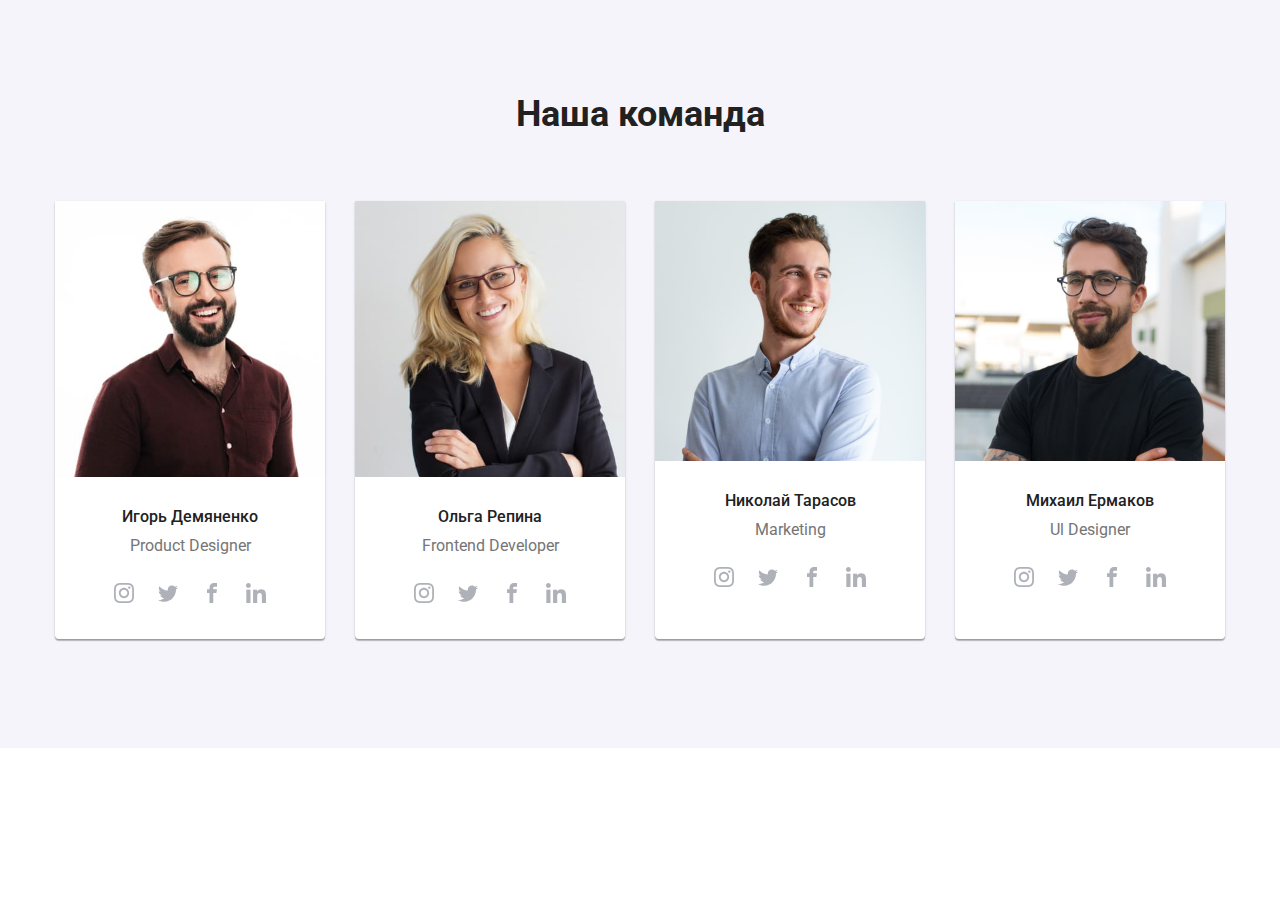
==== index.html @ 78357f62 "img retina" ====
<!DOCTYPE html>
<html lang="ru">

<head>
    <meta charset="UTF-8">
    <meta http-equiv="X-UA-Compatible" content="IE=edge">
    <meta name="viewport" content="width=device-width, initial-scale=1.0">
    <title>Студия</title>
<link rel="preconnect" href="https://fonts.googleapis.com">
<link rel="preconnect" href="https://fonts.gstatic.com" crossorigin>
<link href="https://fonts.googleapis.com/css2?family=Roboto:wght@400;500;700;900&display=swap" rel="stylesheet">
<link rel="preconnect" href="https://fonts.googleapis.com">
<link rel="preconnect" href="https://fonts.gstatic.com" crossorigin>
<link href="https://fonts.googleapis.com/css2?family=Raleway:wght@700&display=swap" rel="stylesheet">
<link rel="stylesheet" href="css/main.min.css" type="text/css">
</head>
<body>
    <!-- <header class="header">
        <div class="container navigation-list">
            <nav class="logo">
                <a href="" class="logo__image" target="blink">Web<span class="logo__image-part2">Studio</span>
                </a>
                <ul class="submenu">
                    <li class="submenu__bar">
                        <a href="https://nikokomp.github.io/goit-markup-hw-07/" class="submenu__link mark">Студия
                        </a>
                    </li>
                    <li class="submenu__bar">
                        <a href="https://nikokomp.github.io/goit-markup-hw-07/portfolio.html" class="submenu__link">Портфолио
                        </a>
                    </li>
                    <li class="submenu__bar"><a href="/Контакты" class="submenu__link">Контакты</a></li>
                </ul>
            </nav>

         <div class="feedback">
                <li class="feedback__contacts">  
                    <a href="mailto:https://info@devstudio.com" class="feedback__link" title="info@devstudio.com">
                        <svg width="16" height="12" class="feedback__icon1">
                            <use href="image/symbol-defs.svg#icon-envelope"> 
                            </use>
                        </svg>
                        info@devstudio.com
                    </a>
                </li>
                <li class="feedback__contacts">
                    <a href="tel:+380961111111" class="feedback__link"> 
                        <svg width="10" height="16" class="feedback__icon1">
                            <use href="image/symbol-defs.svg#icon-smartphone"> 
                            </use>
                        </svg> +380961111111 
                    </a>
                </li>
            </ul>
            </div>
            <button type="button"  class="mobile__button">
                <svg width="24" height="16" aria-label="Переключатель мобильного меню">
                    <use href="image/svg/menus.svg#icon-menu_24px" ></use>
                </svg>
            </button>
        
    </header>
     <main> -->
        <!-- slogan -->
       <!--   <section class="slogan">
            <div class="container hero">
            <h1 class="slogan__title">ЭФФЕКТИВНЫЕ РЕШЕНИЯ 
ДЛЯ ВАШЕГО БИЗНЕСА </h1>
            <button  type="button" data-modal-open class="slogan__button" >Заказать услугу</button>
            </div>
        </section> -->
  



 <!-- Our advantage -->
     <!--  <section class="section advantage-section">
        <div class="container">
        <h2 hidden>Наши преимущества</h2>
            <ul class="advantage">
                <li class="advantage__list">
                    <div class="advantage__picture">
                        <svg>
                            <use href="image/symbol-defs.svg#icon-antenna-1"> 
                            </use>
                         </svg>
                    </div>
                    <h3 class="advantage__title">ВНИМАНИЕ К ДЕТАЛЯМ</h3>
                    <p class="advantage__subtitle">Идейные соображения, а также начало повседневной работы по формированию позиции.</p>
                </li>
                <li class="advantage__list">
                    <div class="advantage__picture">
                        <svg >
                        <use href="image/symbol-defs.svg#icon-clock-1"> </use>
                        </svg>
                    </div>
                    <h3 class="advantage__title">ПУНКТУАЛЬНОСТЬ</h3>
                    <p class="advantage__subtitle">Задача организации, в особенности же рамки и место обучения кадров влечет за собой.</p>
                </li>
                <li class="advantage__list">
                    <div class="advantage__picture">
                    <svg >
                        <use href="image/symbol-defs.svg#icon-diagram-1"> </use>
                    </svg>
                    </div>
                    <h3 class="advantage__title">ПЛАНИРОВАНИЕ</h3>
                    <p class="advantage__subtitle">Равным образом консультация с широким активом в значительной степени обуславливает.</p>
                </li>
                <li class="advantage__list">
                    <div class="advantage__picture">
                    <svg>
                        <use href="image/symbol-defs.svg#icon-astronaut-1"> </use>
                    </svg>
                    </div>
                    <h3 class="advantage__title">СОВРЕМЕННЫЕ ТЕХНОЛОГИИ</h3>
                    <p class="advantage__subtitle">Значимость этих проблем настолько очевидна, что реализация плановых заданий.</p>
                </li>
            </ul>
        </div>
        </section>  -->
 


<!--what we doing-->
      <!--   <section class="section doing-section" >
            <div class="container">
            <h2 class="doing"> Чем мы занимаемся</h2>
            <ul class="doing__list">
                <li class="doing__table">
                    <img src="image/img.jpg" class="doing_img-doing" alt="создание верстки">
                    <div class="doing__title">
                    <p>ДЕСКТОПНЫЕ ПРИЛОЖЕНИЯ</p>
                    </div>
                </li>
                <li class="doing__table">
                    <img src="image/img1.jpg"  class="doing_img-doing" alt="разработка мобильных приложений">
                    <div class="doing__title">
                    <p>МОБИЛЬНЫЕ ПРИЛОЖЕНИЯ</p>
                    </div>
                </li>
                <li class="doing__table">
                    <img src="image/img2.jpg"  class="doing_img-doing" alt="веб дизайн">
                    <div class="doing__title">
                    <p>ДИЗАЙНЕРСКИЕ РЕШЕНИЯ</p>
                    </div>
                </li>
            </ul>
            </div>
        </section> --> 



<!-- our teeam-->
         <section class="section our-team-section" >
            <div class="container">
            <h2 class="team"> Наша команда</h2>
            <ul class="team__list">
                <li class="team__card">
                    <!-- <picture>
                        <source
                        srcset="./image/team1-mob-1x.jpg 1x, 
                                ./image/team1-mob-2x.jpg 2x"
                        media="(min-width 480px)"
                        />
                        <source 
                        srcset="./image/team1-tab-1x.jpg 1x, 
                                ./image/team1-tab-2x.jpg 2x" 
                        media="(min-width 768px)" 
                        />
                        <source srcset="./image/team1-desk-1x.jpg 1x, 
                                ./image/team1-desk-2x.jpg 2x" 
                                media="(min-width 1200px)" 
                        /> -->
                        <img  srcset="./image/team1-mob-1x.jpg 1x, 
                                ./image/team1-mob-2x.jpg 2x"
                                 srcset="./image/team1-tab-1x.jpg 1x, 
                                ./image/team1-tab-2x.jpg 2x"
                                 srcset="./image/team1-desk-1x.jpg 1x, 
                                ./image/team1-desk-2x.jpg 2x"
                        src="./image/photo1.jpg" class="team__photo" alt="Игорь Демяненко">
                   <!--  </picture> -->
                   
                    <div class="team__text">
                    <h3 class="team__name">Игорь Демяненко</h3>
                    <p class="team__post">Product Designer</p>
                    <ul class="social">
                    <li class="social__item">
                            <a class="social__link" href="https://www.instagram.com/" target="blank">  
                                <svg class="social__icon">
                                    <use href="image/symbol-defs.svg#icon-instagram"> </use>
                                </svg>
                            </a>
                        </li>
                        <li  class="social__item">
                            <a class="social__link" href="https://twitter.com/" target="blank">
                                <svg class="social__icon">
                                    <use href="image/symbol-defs.svg#icon-twitter"> </use>
                                </svg>
                            </a>
                       </li>
                       <li  class="social__item">
                            <a class="social__link" href="https://facebook.com/" target="blank">
                                <svg class="social__icon">
                                    <use href="image/symbol-defs.svg#icon-facebook"> </use>
                                </svg>
                            </a>
                        </li>
                       <li  class="social__item">
                            <a class="social__link" href="https://www.linkedin.com/" target="blank">
                                <svg class="social__icon">
                                    <use href="image/symbol-defs.svg#icon-linkedin-1"> </use>
                                </svg>
                            </a>
                       </li>
                       </ul>
                    </div>
                </li>
                <li class="team__card">
                    <img 
                    srcset="./image/team2-mob-1x.jpg 1x, 
                                ./image/team2-mob-2x.jpg 2x"
                                 srcset="./image/team2-tab-1x.jpg 1x, 
                                ./image/team2-tab-2x.jpg 2x"
                                 srcset="./image/team2-desk-1x.jpg 1x, 
                                ./image/team2-desk-2x.jpg 2x"
                                src="image/photo2.jpg" 
                                class="team__photo"  
                                alt="Ольга Репина">
                    <div class="team__text">
                    <h3 class="team__name">Ольга Репина</h3>
                    <p class="team__post">Frontend Developer</p>
                            <ul class="social">
                                <li class="social__item">
                                    <a class="social__link" href="https://www.instagram.com/" target="blank">
                                        <svg class="social__icon">
                                            <use href="image/symbol-defs.svg#icon-instagram"> </use>
                                        </svg>
                                    </a>
                                </li>
                                <li class="social__item">
                                    <a class="social__link" href="https://twitter.com/" target="blank">
                                        <svg class="social__icon">
                                            <use href="image/symbol-defs.svg#icon-twitter"> </use>
                                        </svg>
                                    </a>
                                </li>
                                <li class="social__item">
                                    <a class="social__link" href="https://facebook.com/" target="blank">
                                        <svg class="social__icon">
                                            <use href="image/symbol-defs.svg#icon-facebook"> </use>
                                        </svg>
                                    </a>
                                </li>
                                <li class="social__item">
                                    <a class="social__link" href="https://www.linkedin.com/" target="blank">
                                        <svg class="social__icon">
                                            <use href="image/symbol-defs.svg#icon-linkedin-1"> </use>
                                        </svg>
                                    </a>
                                </li>
                            </ul>
                </div>
                </li>
                <li class="team__card">
                    <img src="image/photo3.jpg" class="team__photo" alt="Николай Тарасов">
                    <div class="team__text">
                     <h3 class="team__name">Николай Тарасов</h3>
                    <p class="team__post">Marketing</p>
                            <ul class="social">
                            <li class="social__item">
                                <a class="social__link" href="https://www.instagram.com/" target="blank">
                                    <svg class="social__icon">
                                        <use href="image/symbol-defs.svg#icon-instagram"> </use>
                                    </svg>
                                </a>
                            </li>
                            <li class="social__item">
                                <a class="social__link" href="https://twitter.com/" target="blank">
                                    <svg class="social__icon">
                                        <use href="image/symbol-defs.svg#icon-twitter"> </use>
                                    </svg>
                                </a>
                            </li>
                            <li class="social__item">
                                <a class="social__link" href="https://facebook.com/" target="blank">
                                    <svg class="social__icon">
                                        <use href="image/symbol-defs.svg#icon-facebook"> </use>
                                    </svg>
                                </a>
                            </li>
                            <li class="social__item">
                                <a class="social__link" href="https://www.linkedin.com/" target="blank">
                                    <svg class="social__icon">
                                        <use href="image/symbol-defs.svg#icon-linkedin-1"> </use>
                                    </svg>
                                </a>
                            </li>
                            </ul>
                </div>
                </li>
                <li class="team__card ">
                    <img src="image/photo4.jpg" class="team__photo" alt="Михаил Ермаков">
                    <div class="team__text">
                    <h3 class="team__name">Михаил Ермаков</h3>
                    <p class="team__post">Ul Designer</p>
                            <ul class="social">
                            <li class="social__item">
                                <a class="social__link" href="https://www.instagram.com/" target="blank">
                                    <svg class="social__icon">
                                        <use href="image/symbol-defs.svg#icon-instagram"> </use>
                                    </svg>
                                </a>
                            </li>
                            <li class="social__item">
                                <a class="social__link" href="https://twitter.com/" target="blank">
                                    <svg class="social__icon">
                                        <use href="image/symbol-defs.svg#icon-twitter"> </use>
                                    </svg>
                                </a>
                            </li>
                            <li class="social__item">
                                <a class="social__link" href="https://facebook.com/" target="blank">
                                    <svg class="social__icon">
                                        <use href="image/symbol-defs.svg#icon-facebook"> </use>
                                    </svg>
                                </a>
                            </li>
                            <li class="social__item">
                                <a class="social__link" href="https://www.linkedin.com/" target="blank">
                                    <svg class="social__icon">
                                        <use href="image/symbol-defs.svg#icon-linkedin-1"> </use>
                                    </svg>
                                </a>
                            </li>
                            </ul>
                </div>
                </li>
            </ul>
            </div>
        </section>  

      <!--our clients-->
<!--        <section class="section our-clients">
            <div class="container">
                <h2 class="clients"> Постоянные клиенты</h2>
                <ul class="client__list">
                    <li class="clients__card-border">
                        <a class="clients__item" href="#">
                            <svg class="clients__icon">
                            <use href="image/symbol-defs.svg#icon-Logo1"> </use>
                            </svg>
                        </a>
                    </li>
                    <li class="clients__card-border">
                        <a class="clients__item" href="#">
                            <svg class="clients__icon">
                                <use href="image/symbol-defs.svg#icon-Logo2"> </use>
                            </svg>
                        </a>
                    </li>
                    <li class="clients__card-border">
                        <a class="clients__item" href="#">
                            <svg class="clients__icon">
                                <use href="image/symbol-defs.svg#icon-Logo3"> </use>
                            </svg>
                        </a>
                    </li >
                    <li class="clients__card-border">
                        <a class="clients__item" href="#">
                            <svg class="clients__icon">
                                <use href="image/symbol-defs.svg#icon-Logo4"> </use>
                            </svg>
                        </a>
                    </li>
                    <li class="clients__card-border">
                        <a class="clients__item" href="#">
                            <svg class="clients__icon">
                                <use href="image/symbol-defs.svg#icon-Logo5"> </use>
                            </svg>
                        </a>
                    </li>
                    <li class="clients__card-border">
                        <a class="clients__item" href="#">
                            <svg class="clients__icon">
                                <use href="image/symbol-defs.svg#icon-Logo6"> </use>
                            </svg>
                        </a>
                    </li>
                </ul>
            </div>
        </section>    
    </main> 

  <footer class="footer section">
        <div class="container footer__box">
            <div class="tablet">
            <div class="box1">
                <a href="#" class="footer__logo-image" target="blink">Web<span class="footer__logo-im-part">Studio</span> </a>
                    <address>
                        <ul class="addres">
                            <li><a href="https://goo.gl/maps/ie4uHoUFQD95xDHH9" class="addres_map-link">г. Киев, пр-т Леси Украинки, 26 </a></li>
                            <li><a href="info@example.com" class="addres__contacts">info@example.com </a></li>
                            <li><a href="tel=+38099111111" class="addres__contacts">+38099111111</a></li>
                        </ul>
                          </address>
            </div>


        <div class="footer-social">
            <h2 class="footer-social__join"> ПРИСОЕДИНЯЙТЕСЬ</h2>
            <ul class="social">
                <li class="social__item">
                    <a class="social__item-footer" href="https://www.instagram.com/" target="blank">
                        <svg class="social__icon">
                            <use  href="image/symbol-defs.svg#icon-instagram"> </use>
                        </svg>
                    </a>
                </li>
                <li class="social__item">
                    <a class="social__item-footer" href="https://twitter.com/" target="blank">
                        <svg class="social__icon">
                            <use href="image/symbol-defs.svg#icon-twitter"> </use>
                        </svg>
                    </a>
                </li>
                <li class="social__item">
                    <a class="social__item-footer" href="https://facebook.com/" target="blank">
                        <svg class="social__icon">
                            <use href="image/symbol-defs.svg#icon-facebook"> </use>
                        </svg>
                    </a>
                </li>
                <li class="social__item">
                    <a class="social__item-footer" href="https://www.linkedin.com/" target="blank">
                        <svg class="social__icon">
                            <use href="image/symbol-defs.svg#icon-linkedin-1"> </use>
                        </svg>
                    </a>
                </li>
            </ul>
        </div>
        </div>
        <form class="mailing-form">
            <h2 class="mailing-form__title"> ПОДПИШИТЕСЬ НА РАССЫЛКУ</h2>
            <div class="mailing-form__subscribe">
                <input type="email" class="mailing-form__e-mail-window" name="email" placeholder="E-mail">
                <button type="button" class="mailing__button">Подписаться
                    <svg class="mailing__button-icon"  width="24" height="24" >
                            <use href="image/symbol-defs-hw-06.svg#icon-4"></use>
                        </svg>
                    </button>
                </div>
            </form>
        </div>
    </footer> 
 
   <!--  <div class="container">
        <div class="mobile">
            <ul class="mobile__submenu">
                <li class="mobile__submenu__bar">
                    <a href="https://nikokomp.github.io/goit-markup-hw-07/" class="mobile__submenu__link mark">Студия
                    </a>
                </li>
                <li class="submenu__bar">
                    <a href="https://nikokomp.github.io/goit-markup-hw-07/portfolio.html" class="mobile__submenu__link">Портфолио
                    </a>
                </li>
                <li class="submenu__bar"><a href="/Контакты" class="mobile__submenu__link">Контакты</a></li>
            </ul>
            <li class="feedback__contacts">
                <a href="mailto:https://info@devstudio.com" class="feedback__link" title="info@devstudio.com">
                    <svg width="16" height="12" class="feedback__icon1">
                        <use href="image/symbol-defs.svg#icon-envelope">
                        </use>
                    </svg>
                    info@devstudio.com
                </a>
            </li>
            <li class="feedback__contacts">
                <a href="tel:+380961111111" class="feedback__link">
                    <svg width="10" height="16" class="feedback__icon1">
                        <use href="image/symbol-defs.svg#icon-smartphone">
                        </use>
                    </svg> +380961111111
                </a>
            </li>
            </ul>
        </div>
    </div>
  -->







    <div class="backdrop is-hidden" data-modal>
        <div class="modal">
            <button type="button" class="modal__button" data-modal-close>
                <svg width="11" height="11">
                    <use href="image/symbol-defs1.svg#icon-Vector">
                    </use>
                </svg>
            </button>
            <div class="form">
                <form>
                    <p class="form__head">Оставьте свои данные, мы вам перезвоним</p>
                    <label>
                        <span class="modal__text">Имя</span> 
                        <input  type="text" name="name" class="name__icon">
                        <svg class="label__icon">
                            <use href="image/symbol-defs-hw-06.svg#icon-1"> </use>
                         </svg>
                    </label>
                    <label>
                        <span class="modal__text">Телефон</span> 
                        <input type="tel" name="phone-number" class="name__icon">
                        <svg class="label__icon-tel">
                            <use href="image/symbol-defs-hw-06.svg#icon-2"> </use>
                        </svg>
                    </label>
                    <label>
                        <span class="modal__text">Почта</span> 
                        <input type="email" name="email" class="name__icon">
                        <svg class="label__icon-mail">
                            <use href="image/symbol-defs-hw-06.svg#icon-3"> </use>
                        </svg>
                    </label>
                    <label>
                        <span class="modal__text">Комментарий</span> 
                        <textarea class="input-text" name="feedback" placeholder="Введите текст"></textarea>
                    </label>
                <input type="checkbox" name="agree" value="agree" class="modal__policy" id="policy-chek">
                    <label class="modal__conditions-text" for="policy-chek">
            
                        Соглашаюсь с рассылкой и принимаю &nbsp; <a href="#"> <u class="blue-text-conditions">Условия договора</u> </a>
                    </label>
                    <div class="button-modal-center">
                    <button type="button" class="button-modal">Отправить</button>
                </div>
                </form>
            </div>
        </div>
    </div>
    <script src="./js/modal.js"></script>
</body>

</html>
---- css/main.min.css ----
:root{--brand-color: #2f303a;--button-color: #2196f3;--text-primary: #212121;--sup-head-color: #ffffff;--text-secondary-color: #757575;--secondar-button-color: #f5f4fa;--primary-fonts: Roboto}a{text-decoration:none}*{list-style:none;margin:0;padding:0;border:0}.container{margin-left:auto;margin-right:auto;width:100%}@media screen and (min-width: 480px){.container{width:480px}}@media screen and (min-width: 768px){.container{width:768px}}@media screen and (min-width: 1200px){.container{width:1200px}}.section{padding-top:94px;padding-bottom:94px;background-color:var(--sup-head-color);width:100%}body{font-family:var(--primary-fonts),sans-serif;font-size:14px;letter-spacing:0.03;color:var(--text-primary)}.header{position:relative;border-bottom:1px solid #ececec}.navigation-list{display:-webkit-box;display:-webkit-flex;display:-ms-flexbox;display:flex;-webkit-align-content:flex-start;-ms-flex-line-pack:start;align-content:flex-start;-webkit-box-align:center;-webkit-align-items:center;-ms-flex-align:center;align-items:center;-webkit-box-pack:justify;-webkit-justify-content:space-between;-ms-flex-pack:justify;justify-content:space-between;padding-left:15px;padding-right:15px}@media screen and (min-width: 768px){.navigation-list{-webkit-box-pack:center;-webkit-justify-content:center;-ms-flex-pack:center;justify-content:center}}.mobile__button{display:-webkit-inline-box;display:-webkit-inline-flex;display:-ms-inline-flexbox;display:inline-flex;border:none;background-color:transparent;padding:12px 8px}@media screen and (min-width: 767px){.mobile__button{display:none}}.burger-btn{background-color:unset;border:unset;padding:unset;line-height:0;fill:currentColor;-webkit-transition:fill 250ms cubic-bezier(0.4, 0, 0.2, 1);-o-transition:fill 250ms cubic-bezier(0.4, 0, 0.2, 1);transition:fill 250ms cubic-bezier(0.4, 0, 0.2, 1)}.logo{display:-webkit-box;display:-webkit-flex;display:-ms-flexbox;display:flex;-webkit-box-align:center;-webkit-align-items:center;-ms-flex-align:center;align-items:center;-webkit-box-pack:right;-webkit-justify-content:right;-ms-flex-pack:right;justify-content:right;height:80px}.logo__image{color:var(--button-color);font-family:Raleway;font-style:normal;font-weight:bold;font-size:24px;line-height:1.2}@media screen and (min-width: 1200px){.logo__image{font-size:26px;line-height:1.16}}.logo__image-part2{font-family:Raleway;font-style:normal;font-weight:bold;font-size:26px;line-height:1.2;color:var(--text-primary)}@media screen and (min-width: 1200px){.logo__image-part2{font-size:26px;line-height:1.16}}.footer__logo-image{display:inline-block;margin-bottom:20px;color:var(--button-color);font-family:Raleway;font-style:normal;font-weight:bold;font-size:26px;line-height:1.2}.footer__logo-im-part{color:var(--sup-head-color)}.submenu{display:none}@media screen and (min-width: 767px){.submenu{display:-webkit-box;display:-webkit-flex;display:-ms-flexbox;display:flex;margin-right:84px;margin-left:88px}}@media screen and (min-width: 1200px){.submenu{margin-right:305px;margin-left:93px}}.submenu :last-child{padding-right:0}.submenu__bar{display:block;padding-right:50px}.submenu__link{display:block;padding-top:32px;padding-bottom:32px;color:var(--text-primary);font-weight:500;font-size:14px;line-height:1.15;-webkit-transition-property:color;-o-transition-property:color;transition-property:color;-webkit-transition-duration:250ms;-o-transition-duration:250ms;transition-duration:250ms;-webkit-transition-timing-function:cubic-bezier(0.4, 0, 0.2, 1);-o-transition-timing-function:cubic-bezier(0.4, 0, 0.2, 1);transition-timing-function:cubic-bezier(0.4, 0, 0.2, 1);-webkit-transition-delay:0;-o-transition-delay:0;transition-delay:0}.submenu__link:hover,.submenu__link:focus{color:var(--button-color)}.mark{position:relative;color:var(--button-color)}.mark::after{content:"";position:absolute;bottom:-1px;left:0;-webkit-border-radius:2px;border-radius:2px;width:100%;height:4px;background-color:var(--button-color)}.feedback{display:none}@media screen and (min-width: 768px){.feedback{display:-webkit-box;display:-webkit-flex;display:-ms-flexbox;display:flex;-webkit-flex-wrap:wrap;-ms-flex-wrap:wrap;flex-wrap:wrap}}@media screen and (min-width: 1200px){.feedback{-webkit-box-align:center;-webkit-align-items:center;-ms-flex-align:center;align-items:center}}.feedback__icon1{fill:currentColor;margin-right:10px;vertical-align:middle}.feedback__icon1:hover{fill:var(--button-color)}.feedback__contacts{display:-webkit-box;display:-webkit-flex;display:-ms-flexbox;display:flex;-webkit-box-align:center;-webkit-align-items:center;-ms-flex-align:center;align-items:center}@media screen and (min-width: 1200px){.feedback__contacts{margin-right:50px}.feedback__contacts:last-child{margin:0}}.feedback__link{display:-webkit-box;display:-webkit-flex;display:-ms-flexbox;display:flex;color:var(--text-secondary-color);font-size:14px;line-height:1.14;font-weight:500;padding-top:32px;padding-bottom:32px;-webkit-transition-property:color;-o-transition-property:color;transition-property:color;-webkit-transition-duration:250ms;-o-transition-duration:250ms;transition-duration:250ms;-webkit-transition-timing-function:cubic-bezier(0.4, 0, 0.2, 1);-o-transition-timing-function:cubic-bezier(0.4, 0, 0.2, 1);transition-timing-function:cubic-bezier(0.4, 0, 0.2, 1);-webkit-transition-delay:0;-o-transition-delay:0;transition-delay:0}.feedback__link:hover,.feedback__link:focus{color:var(--button-color)}@media screen and (min-width: 767px){.feedback__link{padding-top:0px;padding-bottom:0px;margin-bottom:10px}}.slogan__title{margin-bottom:30px;white-space:pre;color:var(--sup-head-color);font-weight:900;font-size:26px;line-height:1.36;text-align:center}@media screen and (min-width: 767px){.slogan__title{font-size:44px}}.slogan__button{cursor:pointer;width:200px;height:50px;background:var(--button-color);font-weight:bold;font-size:16px;line-height:1.87;color:var(--sup-head-color);-webkit-border-radius:4px;border-radius:4px;position:relative}.slogan{background-image:-webkit-gradient(linear, left top, left bottom, from(rgba(47,48,58,0.4)), to(rgba(47,48,58,0.4))),url(../../image/hero-mob-1x.jpg);background-image:-webkit-linear-gradient(rgba(47,48,58,0.4), rgba(47,48,58,0.4)),url(../../image/hero-mob-1x.jpg);background-image:-o-linear-gradient(rgba(47,48,58,0.4), rgba(47,48,58,0.4)),url(../../image/hero-mob-1x.jpg);background-image:linear-gradient(rgba(47,48,58,0.4), rgba(47,48,58,0.4)),url(../../image/hero-mob-1x.jpg);background-repeat:no-repeat;background-position:center;-webkit-background-size:cover;background-size:cover;text-align:center;padding:188px 0}@media (min-device-pixel-ratio: 2), (-webkit-min-device-pixel-ratio: 2), (-o-min-device-pixel-ratio: 2/1), (min-resolution: 192dpi), (min-resolution: 2dppx){.slogan{background-image:-webkit-gradient(linear, left top, left bottom, from(rgba(47,48,58,0.4)), to(rgba(47,48,58,0.4))),url(../image/hero-mob-2x.jpg);background-image:-webkit-linear-gradient(rgba(47,48,58,0.4), rgba(47,48,58,0.4)),url(../image/hero-mob-2x.jpg);background-image:-o-linear-gradient(rgba(47,48,58,0.4), rgba(47,48,58,0.4)),url(../image/hero-mob-2x.jpg);background-image:linear-gradient(rgba(47,48,58,0.4), rgba(47,48,58,0.4)),url(../image/hero-mob-2x.jpg)}}@media screen and (min-width: 767px){.slogan{background-image:-webkit-gradient(linear, left top, left bottom, from(rgba(47,48,58,0.4)), to(rgba(47,48,58,0.4))),url(../image/hero-tab-1x.jpg);background-image:-webkit-linear-gradient(rgba(47,48,58,0.4), rgba(47,48,58,0.4)),url(../image/hero-tab-1x.jpg);background-image:-o-linear-gradient(rgba(47,48,58,0.4), rgba(47,48,58,0.4)),url(../image/hero-tab-1x.jpg);background-image:linear-gradient(rgba(47,48,58,0.4), rgba(47,48,58,0.4)),url(../image/hero-tab-1x.jpg);max-width:1600px;background-repeat:no-repeat;background-position:center;margin:auto;-webkit-background-size:cover;background-size:cover;text-align:center;padding-top:200px;padding-bottom:200px}}@media screen and (min-width: 767px) and (min-device-pixel-ratio: 2), screen and (min-width: 767px) and (-webkit-min-device-pixel-ratio: 2), screen and (min-width: 767px) and (-o-min-device-pixel-ratio: 2/1), screen and (min-width: 767px) and (min-resolution: 192dpi), screen and (min-width: 767px) and (min-resolution: 2dppx){.slogan{background-image:-webkit-gradient(linear, left top, left bottom, from(rgba(47,48,58,0.4)), to(rgba(47,48,58,0.4))),url(../image/hero-tab-2x.jpg);background-image:-webkit-linear-gradient(rgba(47,48,58,0.4), rgba(47,48,58,0.4)),url(../image/hero-tab-2x.jpg);background-image:-o-linear-gradient(rgba(47,48,58,0.4), rgba(47,48,58,0.4)),url(../image/hero-tab-2x.jpg);background-image:linear-gradient(rgba(47,48,58,0.4), rgba(47,48,58,0.4)),url(../image/hero-tab-2x.jpg)}}@media screen and (min-width: 1200px){.slogan{background-image:-webkit-gradient(linear, left top, left bottom, from(rgba(47,48,58,0.4)), to(rgba(47,48,58,0.4))),url(../../image/hero-desk-1x.jpg);background-image:-webkit-linear-gradient(rgba(47,48,58,0.4), rgba(47,48,58,0.4)),url(../../image/hero-desk-1x.jpg);background-image:-o-linear-gradient(rgba(47,48,58,0.4), rgba(47,48,58,0.4)),url(../../image/hero-desk-1x.jpg);background-image:linear-gradient(rgba(47,48,58,0.4), rgba(47,48,58,0.4)),url(../../image/hero-desk-1x.jpg);background-repeat:no-repeat;background-position:center;-webkit-background-size:cover;background-size:cover;text-align:center;padding-top:200px;padding-bottom:200px}}@media screen and (min-width: 1200px) and (min-device-pixel-ratio: 2), screen and (min-width: 1200px) and (-webkit-min-device-pixel-ratio: 2), screen and (min-width: 1200px) and (-o-min-device-pixel-ratio: 2/1), screen and (min-width: 1200px) and (min-resolution: 192dpi), screen and (min-width: 1200px) and (min-resolution: 2dppx){.slogan{background-image:-webkit-gradient(linear, left top, left bottom, from(rgba(47,48,58,0.4)), to(rgba(47,48,58,0.4))),url(../image/hero-desk-2x.jpg);background-image:-webkit-linear-gradient(rgba(47,48,58,0.4), rgba(47,48,58,0.4)),url(../image/hero-desk-2x.jpg);background-image:-o-linear-gradient(rgba(47,48,58,0.4), rgba(47,48,58,0.4)),url(../image/hero-desk-2x.jpg);background-image:linear-gradient(rgba(47,48,58,0.4), rgba(47,48,58,0.4)),url(../image/hero-desk-2x.jpg)}}.advantage-section{padding-top:60px}@media screen and (min-width: 767px){.advantage-section{padding-top:94px;padding-bottom:0px}}.advantage{padding-left:15px;padding-right:15px}@media screen and (min-width: 768px){.advantage{display:-webkit-box;display:-webkit-flex;display:-ms-flexbox;display:flex;-webkit-box-align:center;-webkit-align-items:center;-ms-flex-align:center;align-items:center;-webkit-box-pack:center;-webkit-justify-content:center;-ms-flex-pack:center;justify-content:center;width:768px;-webkit-flex-wrap:wrap;-ms-flex-wrap:wrap;flex-wrap:wrap;margin-bottom:60px}}@media screen and (min-width: 1200px){.advantage{display:-webkit-box;display:-webkit-flex;display:-ms-flexbox;display:flex;-webkit-box-align:center;-webkit-align-items:center;-ms-flex-align:center;align-items:center;-webkit-box-pack:center;-webkit-justify-content:center;-ms-flex-pack:center;justify-content:center;width:1200px}}.advantage__list{margin-bottom:30px}@media screen and (min-width: 768px){.advantage__list{margin-right:30px;margin-bottom:0}}.advantage__picture{display:-webkit-box;display:-webkit-flex;display:-ms-flexbox;display:flex;margin-bottom:30px;padding:25px 192px;-webkit-border-radius:4px;border-radius:4px;background-color:var(--secondar-button-color);width:70px;height:70px}@media screen and (min-width: 768px){.advantage__picture{display:-webkit-box;display:-webkit-flex;display:-ms-flexbox;display:flex;-webkit-box-pack:justify;-webkit-justify-content:space-between;-ms-flex-pack:justify;justify-content:space-between;width:70px;height:70px;margin-bottom:30px;padding:25px 140px;-webkit-border-radius:4px;border-radius:4px;background-color:var(--secondar-button-color)}}@media screen and (min-width: 1200px){.advantage__picture{display:-webkit-box;display:-webkit-flex;display:-ms-flexbox;display:flex;-webkit-box-pack:justify;-webkit-justify-content:space-between;-ms-flex-pack:justify;justify-content:space-between;width:70px;height:70px;margin-bottom:30px;padding:25px 100px;-webkit-border-radius:4px;border-radius:4px;background-color:var(--secondar-button-color)}}.advantage__title{font-weight:bold;font-size:14px;line-height:1.14;margin-bottom:10px;text-align:center}@media screen and (min-width: 767px){.advantage__title{font-weight:bold;font-size:14px;line-height:1.14;margin-bottom:10px;text-align:start}}.advantage__subtitle{color:var(--text-secondary-color);font-size:14px;line-height:1.7}@media screen and (min-width: 767px){.advantage__subtitle{width:270px;color:var(--text-secondary-color);font-size:14px;line-height:1.7}}.doing{text-align:center;font-size:36px;line-height:1.16;font-weight:bold;padding-bottom:50px}.doing__list{display:-webkit-box;display:-webkit-flex;display:-ms-flexbox;display:flex;-webkit-box-pack:center;-webkit-justify-content:center;-ms-flex-pack:center;justify-content:center}.doing__table{padding:auto;margin-right:30px;position:relative}.doing__table:last-child{margin-right:0px}.doing__title{position:absolute;bottom:0px;width:370px;height:70px;background-color:rgba(47,48,58,0.8)}.doing__title>p{text-align:center;font-weight:bold;font-size:14px;line-height:1.14;text-align:center;letter-spacing:0.03em;text-transform:uppercase;padding:27px 82px;color:#ffffff}.doing_img-doing{width:370px}@media screen and (max-width: 767px){.doing-section{display:none}}@media screen and (max-width: 1199px){.doing-section{display:none}}.our-team-section{background-color:#f5f4fa;-webkit-background-size:cover;background-size:cover}.team{font-size:36px;line-height:1.16;font-weight:bold;text-align:center;padding-bottom:50px}@media screen and (min-width: 768px){.team__list{display:-webkit-box;display:-webkit-flex;display:-ms-flexbox;display:flex;-webkit-flex-wrap:wrap;-ms-flex-wrap:wrap;flex-wrap:wrap}}@media screen and (min-width: 1200px){.team__list{display:-webkit-box;display:-webkit-flex;display:-ms-flexbox;display:flex}}.team__card{background-color:var(--sup-head-color);-webkit-box-shadow:0px 1px 3px rgba(0,0,0,0.12),0px 1px 1px rgba(0,0,0,0.14),0px 2px 1px rgba(0,0,0,0.2);box-shadow:0px 1px 3px rgba(0,0,0,0.12),0px 1px 1px rgba(0,0,0,0.14),0px 2px 1px rgba(0,0,0,0.2);-webkit-border-radius:0px 0px 4px 4px;border-radius:0px 0px 4px 4px;margin-bottom:30px}@media screen and (min-width: 768px){.team__card{width:-webkit-calc((100% - 2 * 30px) / 2);width:calc((100% - 2 * 30px) / 2);margin:15px}}@media screen and (min-width: 1200px){.team__card{width:270px}}.team__card:last-child{margin-right:0px}.team__photo{display:block;max-width:100%;height:auto;padding-bottom:30px}.team__name{padding-bottom:10px;text-align:center;font-weight:500;font-size:16px;line-height:1.19;color:var(--text-primary)}.team__post{text-align:center;color:var(--text-secondary-color);font-size:16px;line-height:1.19}.social__item :hover,.social__item :focus{background-color:var(--button-color)}.social__item :hover .social__icon,.social__item :focus .social__icon{fill:white}.social{display:-webkit-box;display:-webkit-flex;display:-ms-flexbox;display:flex;-webkit-box-orient:horizontal;-webkit-box-direction:normal;-webkit-flex-direction:row;-ms-flex-direction:row;flex-direction:row;-webkit-box-pack:center;-webkit-justify-content:center;-ms-flex-pack:center;justify-content:center;padding-bottom:24px;padding-top:16px}.social__icon{width:20px;height:20px;color:#afb1b8;fill:currentColor;-webkit-transition-property:fill;-o-transition-property:fill;transition-property:fill;-webkit-transition-duration:250ms;-o-transition-duration:250ms;transition-duration:250ms;-webkit-transition-timing-function:cubic-bezier(0.4, 0, 0.2, 1);-o-transition-timing-function:cubic-bezier(0.4, 0, 0.2, 1);transition-timing-function:cubic-bezier(0.4, 0, 0.2, 1);-webkit-transition-delay:0;-o-transition-delay:0;transition-delay:0}.social__link{display:-webkit-box;display:-webkit-flex;display:-ms-flexbox;display:flex;-webkit-box-pack:center;-webkit-justify-content:center;-ms-flex-pack:center;justify-content:center;-webkit-box-align:center;-webkit-align-items:center;-ms-flex-align:center;align-items:center;width:44px;height:44px;-webkit-border-radius:50%;border-radius:50%;-webkit-transition-property:background-color;-o-transition-property:background-color;transition-property:background-color;-webkit-transition-duration:250ms;-o-transition-duration:250ms;transition-duration:250ms;-webkit-transition-timing-function:cubic-bezier(0.4, 0, 0.2, 1);-o-transition-timing-function:cubic-bezier(0.4, 0, 0.2, 1);transition-timing-function:cubic-bezier(0.4, 0, 0.2, 1);-webkit-transition-delay:0;-o-transition-delay:0;transition-delay:0}.img{display:block;max-width:100%;height:auto}.clients{text-align:center;font-size:36px;line-height:1.16;font-weight:bold;padding-bottom:15px}.client__list{display:-webkit-box;display:-webkit-flex;display:-ms-flexbox;display:flex;-webkit-flex-wrap:wrap;-ms-flex-wrap:wrap;flex-wrap:wrap;-webkit-box-pack:center;-webkit-justify-content:center;-ms-flex-pack:center;justify-content:center}@media screen and (min-width: 1200px){.client__list{display:-webkit-box;display:-webkit-flex;display:-ms-flexbox;display:flex;-webkit-flex-wrap:inherit;-ms-flex-wrap:inherit;flex-wrap:inherit;-webkit-box-pack:justify;-webkit-justify-content:space-between;-ms-flex-pack:justify;justify-content:space-between}}.client__list .clients__item{display:-webkit-box;display:-webkit-flex;display:-ms-flexbox;display:flex;-webkit-box-pack:center;-webkit-justify-content:center;-ms-flex-pack:center;justify-content:center;-webkit-box-align:center;-webkit-align-items:center;-ms-flex-align:center;align-items:center;color:#afb1b8;height:92px;border:1px solid;-webkit-border-radius:4px;border-radius:4px;background:#ffffff1a;-webkit-transition-property:border;-o-transition-property:border;transition-property:border;-webkit-transition-duration:250ms;-o-transition-duration:250ms;transition-duration:250ms;-webkit-transition-timing-function:cubic-bezier(0.4, 0, 0.2, 1);-o-transition-timing-function:cubic-bezier(0.4, 0, 0.2, 1);transition-timing-function:cubic-bezier(0.4, 0, 0.2, 1);-webkit-transition-delay:0;-o-transition-delay:0;transition-delay:0}.client__list .clients__card-border{width:-webkit-calc((100% - 2 * 30px) / 2);width:calc((100% - 2 * 30px) / 2);margin:15px}.client__list .clients__card-border :hover,.client__list .clients__card-border :focus{border:1px solid var(--button-color)}.client__list .clients__card-border:hover .clients__icon,.client__list .clients__card-border :focus .clients__icon{fill:var(--button-color);border:none}.client__list .clients__icon{width:106px;height:60px;fill:#afb1b8;-webkit-transition-property:fill;-o-transition-property:fill;transition-property:fill;-webkit-transition-duration:250ms;-o-transition-duration:250ms;transition-duration:250ms;-webkit-transition-timing-function:cubic-bezier(0.4, 0, 0.2, 1);-o-transition-timing-function:cubic-bezier(0.4, 0, 0.2, 1);transition-timing-function:cubic-bezier(0.4, 0, 0.2, 1);-webkit-transition-delay:0;-o-transition-delay:0;transition-delay:0}.footer{background-color:var(--brand-color);background-attachment:fixed;padding-top:60px;padding-bottom:60px}@media screen and (min-width: 1200px){.footer__box{display:-webkit-box;display:-webkit-flex;display:-ms-flexbox;display:flex}}.footer-social__join{color:var(--sup-head-color);font-style:normal;font-weight:bold;font-size:14px;line-height:1.14;text-align:center}@media screen and (min-width: 767px){.footer-social__join{color:var(--sup-head-color);font-style:normal;font-weight:bold;font-size:14px;line-height:1.14;padding-top:0px;padding-bottom:10px;text-align:start}}.social__item-footer{display:-webkit-box;display:-webkit-flex;display:-ms-flexbox;display:flex;-webkit-box-pack:center;-webkit-justify-content:center;-ms-flex-pack:center;justify-content:center;-webkit-box-align:center;-webkit-align-items:center;-ms-flex-align:center;align-items:center;width:44px;height:44px;-webkit-border-radius:50%;border-radius:50%;background-color:#ffffff1a;margin-right:10px;-webkit-transition-property:background-color;-o-transition-property:background-color;transition-property:background-color;-webkit-transition-duration:250ms;-o-transition-duration:250ms;transition-duration:250ms;-webkit-transition-timing-function:cubic-bezier(0.4, 0, 0.2, 1);-o-transition-timing-function:cubic-bezier(0.4, 0, 0.2, 1);transition-timing-function:cubic-bezier(0.4, 0, 0.2, 1);-webkit-transition-delay:0;-o-transition-delay:0;transition-delay:0}@media screen and (min-width: 768px){.tablet{display:-webkit-box;display:-webkit-flex;display:-ms-flexbox;display:flex;-webkit-box-pack:center;-webkit-justify-content:center;-ms-flex-pack:center;justify-content:center}}.box1{text-align:center;-webkit-box-pack:center;-webkit-justify-content:center;-ms-flex-pack:center;justify-content:center;margin-bottom:60px}@media screen and (min-width: 1200px){.box1{margin-right:70px;text-align:start;margin-bottom:0px}}@media screen and (min-width: 768px){.box1{margin-right:165px;margin-bottom:25px}}.addres{font-style:normal}.addres_map-link{display:inline-block;margin-bottom:9px;color:var(--sup-head-color);font-size:14px;line-height:1.7;-webkit-transition-property:color;-o-transition-property:color;transition-property:color;-webkit-transition-duration:250ms;-o-transition-duration:250ms;transition-duration:250ms;-webkit-transition-timing-function:cubic-bezier(0.4, 0, 0.2, 1);-o-transition-timing-function:cubic-bezier(0.4, 0, 0.2, 1);transition-timing-function:cubic-bezier(0.4, 0, 0.2, 1);-webkit-transition-delay:0;-o-transition-delay:0;transition-delay:0}.addres_map-link:hover,.addres_map-link:focus{color:var(--button-color)}.addres__contacts{display:inline-block;color:var(--text-secondary-color);font-size:14px;line-height:1.7;margin-bottom:9px;-webkit-transition-property:color;-o-transition-property:color;transition-property:color;-webkit-transition-duration:250ms;-o-transition-duration:250ms;transition-duration:250ms;-webkit-transition-timing-function:cubic-bezier(0.4, 0, 0.2, 1);-o-transition-timing-function:cubic-bezier(0.4, 0, 0.2, 1);transition-timing-function:cubic-bezier(0.4, 0, 0.2, 1);-webkit-transition-delay:0;-o-transition-delay:0;transition-delay:0}.addres__contacts:hover,.addres__contacts:focus{color:var(--button-color)}.mailing-form{display:-webkit-box;display:-webkit-flex;display:-ms-flexbox;display:flex;-webkit-box-orient:vertical;-webkit-box-direction:normal;-webkit-flex-direction:column;-ms-flex-direction:column;flex-direction:column;margin-top:35px;text-align:center;padding-left:15px;padding-right:15px}@media screen and (min-width: 1200px){.mailing-form{margin-left:93px;margin-top:0;text-align:start}}.mailing-form__subscribe{display:-webkit-box;display:-webkit-flex;display:-ms-flexbox;display:flex;-webkit-box-orient:vertical;-webkit-box-direction:normal;-webkit-flex-direction:column;-ms-flex-direction:column;flex-direction:column;-webkit-box-pack:center;-webkit-justify-content:center;-ms-flex-pack:center;justify-content:center;-webkit-box-align:center;-webkit-align-items:center;-ms-flex-align:center;align-items:center}@media screen and (min-width: 1200px){.mailing-form__subscribe{display:-webkit-box;display:-webkit-flex;display:-ms-flexbox;display:flex;-webkit-box-orient:horizontal;-webkit-box-direction:normal;-webkit-flex-direction:row;-ms-flex-direction:row;flex-direction:row}}.mailing{-webkit-box-orient:horizontal;-webkit-box-direction:normal;-webkit-flex-direction:row;-ms-flex-direction:row;flex-direction:row}.mailing-form__title{color:var(--sup-head-color);font-style:normal;font-weight:bold;font-size:14px;line-height:1.14;margin-bottom:20px}.mailing-form__e-mail-window{cursor:pointer;padding:15px 16px;font-size:16px;line-height:20px;letter-spacing:0.03em;color:rgba(255,255,255,0.6);background-color:inherit;width:100%;max-width:450px;border:1px solid rgba(255,255,255,0.3);-webkit-box-sizing:border-box;box-sizing:border-box;-webkit-filter:drop-shadow(0px 4px 4px rgba(0,0,0,0.15));filter:drop-shadow(0px 4px 4px rgba(0,0,0,0.15));-webkit-border-radius:4px;border-radius:4px;margin-bottom:20px}@media screen and (min-width: 1200px){.mailing-form__e-mail-window{width:358px;margin-bottom:0}}.mailing__button{width:200px;height:50px;background:var(--button-color);font-weight:bold;font-size:16px;line-height:1.87;color:var(--sup-head-color);-webkit-border-radius:4px;border-radius:4px;display:-webkit-box;display:-webkit-flex;display:-ms-flexbox;display:flex;-webkit-box-align:center;-webkit-align-items:center;-ms-flex-align:center;align-items:center;-webkit-box-pack:center;-webkit-justify-content:center;-ms-flex-pack:center;justify-content:center}@media screen and (min-width: 1200px){.mailing__button{margin-left:12px}}.mailing__button-icon{margin-left:10px}.backdrop{width:100%;height:100%;background:rgba(0,0,0,0.2);position:fixed;top:0}.backdrop.is-hidden .modal{-webkit-transform:scale(5);-ms-transform:scale(5);transform:scale(5);-webkit-transition:-webkit-transform 1500ms cubic-bezier(0.4, 0, 0.2, 1);transition:-webkit-transform 1500ms cubic-bezier(0.4, 0, 0.2, 1);-o-transition:transform 1500ms cubic-bezier(0.4, 0, 0.2, 1);transition:transform 1500ms cubic-bezier(0.4, 0, 0.2, 1);transition:transform 1500ms cubic-bezier(0.4, 0, 0.2, 1), -webkit-transform 1500ms cubic-bezier(0.4, 0, 0.2, 1)}.modal{position:absolute;width:528px;background-color:var(--sup-head-color);top:50%;left:50%;-webkit-transform:translate(-50%, -50%);-ms-transform:translate(-50%, -50%);transform:translate(-50%, -50%)}.modal__button{cursor:pointer;border:1px solid #999999;background-color:transparent;width:30px;height:30px;-webkit-border-radius:50%;border-radius:50%;position:absolute;top:10px;right:10px;display:-webkit-box;display:-webkit-flex;display:-ms-flexbox;display:flex;-webkit-box-align:center;-webkit-align-items:center;-ms-flex-align:center;align-items:center;-webkit-box-pack:center;-webkit-justify-content:center;-ms-flex-pack:center;justify-content:center}.modal__button :hover{-webkit-transition-property:fill;-o-transition-property:fill;transition-property:fill;-webkit-transition-duration:250ms;-o-transition-duration:250ms;transition-duration:250ms;-webkit-transition-timing-function:cubic-bezier(0.4, 0, 0.2, 1);-o-transition-timing-function:cubic-bezier(0.4, 0, 0.2, 1);transition-timing-function:cubic-bezier(0.4, 0, 0.2, 1);fill:var(--button-color)}.backdrop.is-hidden{visibility:hidden;opacity:0;pointer-events:none}label{display:-webkit-box;display:-webkit-flex;display:-ms-flexbox;display:flex;-webkit-box-orient:vertical;-webkit-box-direction:normal;-webkit-flex-direction:column;-ms-flex-direction:column;flex-direction:column;margin-bottom:20px;position:relative}@media screen and (min-width: 767px){label{display:-webkit-box;display:-webkit-flex;display:-ms-flexbox;display:flex;-webkit-box-orient:vertical;-webkit-box-direction:normal;-webkit-flex-direction:column;-ms-flex-direction:column;flex-direction:column;margin-bottom:10px;position:relative}}.form{padding:40px 39px 28px 41px}.form__head{font-weight:bold;font-size:20px;line-height:1.15;text-align:center;letter-spacing:0.03em;color:#212121;margin-bottom:12px}.nameicon :focus{border:none}input{outline:none}.modal__text{font-weight:normal;font-size:12px;line-height:1.16;letter-spacing:0.01em;color:#757575;margin-bottom:4px}.input-text{height:120px;border:1px solid rgba(33,33,33,0.2);-webkit-box-sizing:border-box;box-sizing:border-box;-webkit-border-radius:4px;border-radius:4px;font-weight:normal;font-size:12px;line-height:1.16;letter-spacing:0.01em;font-family:inherit;font-size:12px;line-height:14px;padding:12px 16px}.input-text::-webkit-input-placeholder{color:rgba(117,117,117,0.5)}.input-text:-ms-input-placeholder{color:rgba(117,117,117,0.5)}.input-text::-ms-input-placeholder{color:rgba(117,117,117,0.5)}.input-text::placeholder{color:rgba(117,117,117,0.5)}.input-text:focus{-webkit-transition-property:outline;-o-transition-property:outline;transition-property:outline;-webkit-transition-duration:250ms;-o-transition-duration:250ms;transition-duration:250ms;-webkit-transition-timing-function:cubic-bezier(0.4, 0, 0.2, 1);-o-transition-timing-function:cubic-bezier(0.4, 0, 0.2, 1);transition-timing-function:cubic-bezier(0.4, 0, 0.2, 1);outline:1px solid var(--button-color)}.modal__conditions-text{display:-webkit-box;display:-webkit-flex;display:-ms-flexbox;display:flex;-webkit-box-orient:horizontal;-webkit-box-direction:normal;-webkit-flex-direction:row;-ms-flex-direction:row;flex-direction:row;-webkit-flex-wrap:wrap;-ms-flex-wrap:wrap;flex-wrap:wrap;-webkit-box-pack:center;-webkit-justify-content:center;-ms-flex-pack:center;justify-content:center;-webkit-box-align:center;-webkit-align-items:center;-ms-flex-align:center;align-items:center;font-weight:normal;font-size:14px;line-height:1.7;letter-spacing:0.03em;color:#757575;margin-top:20px}.modal__policy{position:absolute;width:1px;height:1px;margin:-1px;border:0px;padding:0px;clip:rect(0 0 0 0);overflow:hidden}.modal__conditions-text::before{content:"";width:16px;height:15px;border:1px solid #212121;-webkit-border-radius:2px;border-radius:2px;margin-right:7px}.modal__policy:checked+.modal__conditions-text::before{background-image:url(../image/svg/iconcheck.svg);background-repeat:no-repeat;-webkit-background-size:contain;background-size:contain;background-position:center;border-color:var(--button-color)}.blue-text-conditions{font-family:inherit;font-size:inherit;color:var(--button-color);margin-left:3px}.button-modal-center{display:-webkit-box;display:-webkit-flex;display:-ms-flexbox;display:flex;-webkit-box-pack:center;-webkit-justify-content:center;-ms-flex-pack:center;justify-content:center;margin-top:30px}.button-modal{cursor:pointer;width:200px;height:50px;background:var(--button-color);font-weight:bold;font-size:16px;line-height:1.87;color:var(--sup-head-color);-webkit-border-radius:4px;border-radius:4px;margin-left:12px;display:-webkit-box;display:-webkit-flex;display:-ms-flexbox;display:flex;-webkit-box-align:center;-webkit-align-items:center;-ms-flex-align:center;align-items:center;-webkit-box-pack:center;-webkit-justify-content:center;-ms-flex-pack:center;justify-content:center}.label__icon{display:block;width:12px;height:12px;position:absolute;top:55%;left:15px}.label__icon-tel{display:block;width:13px;height:13px;position:absolute;top:55%;left:15px}.label__icon-mail{display:block;width:15px;height:12px;position:absolute;top:55%;left:15px}.name__icon{padding:8px;font-family:inherit;border:1px solid rgba(33,33,33,0.2);-webkit-box-sizing:border-box;box-sizing:border-box;-webkit-border-radius:4px;border-radius:4px;padding-left:42px}.name__icon:focus{border:1px solid var(--button-color)}.name__icon:focus ~ .label__icon{-webkit-transition-property:fill;-o-transition-property:fill;transition-property:fill;-webkit-transition-duration:250ms;-o-transition-duration:250ms;transition-duration:250ms;-webkit-transition-timing-function:cubic-bezier(0.4, 0, 0.2, 1);-o-transition-timing-function:cubic-bezier(0.4, 0, 0.2, 1);transition-timing-function:cubic-bezier(0.4, 0, 0.2, 1);fill:var(--button-color)}.name__icon:focus ~ .label__icon-tel{-webkit-transition-property:fill;-o-transition-property:fill;transition-property:fill;-webkit-transition-duration:250ms;-o-transition-duration:250ms;transition-duration:250ms;-webkit-transition-timing-function:cubic-bezier(0.4, 0, 0.2, 1);-o-transition-timing-function:cubic-bezier(0.4, 0, 0.2, 1);transition-timing-function:cubic-bezier(0.4, 0, 0.2, 1);fill:var(--button-color)}.name__icon:focus ~ .label__icon-mail{-webkit-transition-property:fill;-o-transition-property:fill;transition-property:fill;-webkit-transition-duration:250ms;-o-transition-duration:250ms;transition-duration:250ms;-webkit-transition-timing-function:cubic-bezier(0.4, 0, 0.2, 1);-o-transition-timing-function:cubic-bezier(0.4, 0, 0.2, 1);transition-timing-function:cubic-bezier(0.4, 0, 0.2, 1);fill:var(--button-color)}textarea{outline:none}.button-section{padding-top:60px}.portfolio-buttons{display:-webkit-box;display:-webkit-flex;display:-ms-flexbox;display:flex;-webkit-flex-wrap:wrap;-ms-flex-wrap:wrap;flex-wrap:wrap;margin-bottom:40px;padding-left:15px;padding-right:15px}@media screen and (min-width: 768px){.portfolio-buttons{display:-webkit-box;display:-webkit-flex;display:-ms-flexbox;display:flex;-webkit-box-pack:center;-webkit-justify-content:center;-ms-flex-pack:center;justify-content:center}}.portfolio-buttons__butn{display:inline-block;margin-right:8px;-webkit-border-radius:4px;border-radius:4px;margin-bottom:15px}.portfolio-buttons__button-second{padding:6px 22px;font-family:Roboto;font-style:normal;font-weight:500;font-size:16px;line-height:1.5;cursor:pointer;background-color:var(--secondar-button-color);height:38px;-webkit-border-radius:4px;border-radius:4px;border-style:none;-webkit-transition-property:color background-color;-o-transition-property:color background-color;transition-property:color background-color;-webkit-transition-duration:250ms;-o-transition-duration:250ms;transition-duration:250ms;-webkit-transition-timing-function:cubic-bezier(0.4, 0, 0.2, 1);-o-transition-timing-function:cubic-bezier(0.4, 0, 0.2, 1);transition-timing-function:cubic-bezier(0.4, 0, 0.2, 1);-webkit-transition-delay:0;-o-transition-delay:0;transition-delay:0}.portfolio-buttons__button-second:focus,.portfolio-buttons__button-second:hover{color:var(--sup-head-color);background-color:var(--button-color)}.portfolio{display:-webkit-box;display:-webkit-flex;display:-ms-flexbox;display:flex;-webkit-box-pack:center;-webkit-justify-content:center;-ms-flex-pack:center;justify-content:center;-webkit-flex-wrap:wrap;-ms-flex-wrap:wrap;flex-wrap:wrap}@media screen and (min-width: 768px){.portfolio{-webkit-flex-wrap:wrap;-ms-flex-wrap:wrap;flex-wrap:wrap}}.portfolio__title{font-size:18px;line-height:2;color:var(--text-primary)}.portfolio__subtitle{font-size:16px;line-height:1.87;color:var(--text-secondary-color)}.portfolio__text{padding:20px 23px;background:#ffffff;border-right:1px solid #eeeeee;border-left:1px solid #eeeeee;border-bottom:1px solid #eeeeee;-webkit-box-sizing:border-box;box-sizing:border-box}.portfolio__item{width:450px;margin-bottom:30px}@media screen and (min-width: 1200px){.portfolio__item{width:370px;margin-right:30px}}.portfolio__item:hover,.portfolio__item:focus{-webkit-box-shadow:0px 1px 1px rgba(0,0,0,0.12),0px 4px 4px rgba(0,0,0,0.06),1px 4px 6px rgba(0,0,0,0.16);box-shadow:0px 1px 1px rgba(0,0,0,0.12),0px 4px 4px rgba(0,0,0,0.06),1px 4px 6px rgba(0,0,0,0.16)}.portfolio__item :hover .overlay{-webkit-transform:translatey(0);-ms-transform:translatey(0);transform:translatey(0)}.portfolio__card{width:450px;position:relative;overflow:hidden}.overlay{position:absolute;top:0;left:0;width:100%;height:100%;background-color:rgba(33,150,243,0.9);-webkit-transform:translatey(101%);-ms-transform:translatey(101%);transform:translatey(101%);-webkit-transition:-webkit-transform 250ms ease;transition:-webkit-transform 250ms ease;-o-transition:transform 250ms ease;transition:transform 250ms ease;transition:transform 250ms ease, -webkit-transform 250ms ease}.overlay>p{font-weight:normal;font-size:18px;line-height:1.55;letter-spacing:0.03em;color:#ffffff;padding:63px 24px}
/*# sourceMappingURL=main.min.css.map */
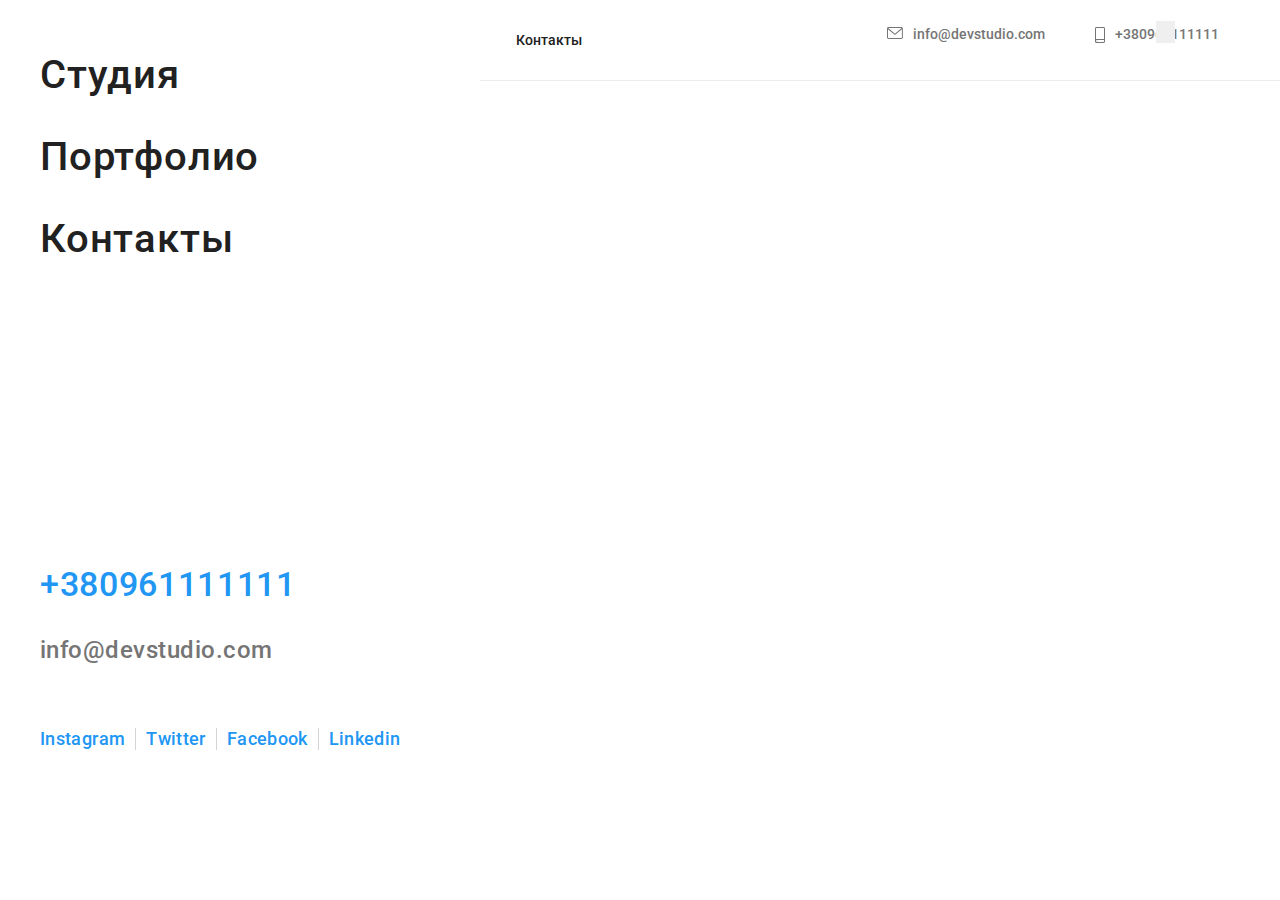
==== commit 6d4206bc: "1" ====
--- a/index.html
+++ b/index.html
@@ -15,7 +15,7 @@
 <link rel="stylesheet" href="css/main.min.css" type="text/css">
 </head>
 <body>
-    <!-- <header class="header">
+      <header class="header">
         <div class="container navigation-list">
             <nav class="logo">
                 <a href="" class="logo__image" target="blink">Web<span class="logo__image-part2">Studio</span>
@@ -52,15 +52,69 @@
                     </a>
                 </li>
             </ul>
-            </div>
-            <button type="button"  class="mobile__button">
-                <svg width="24" height="16" aria-label="Переключатель мобильного меню">
+            </div> 
+    
+            <button type="button"  class="mobile__button" data-menu-open>
+                <svg width="24" height="16" >
                     <use href="image/svg/menus.svg#icon-menu_24px" ></use>
                 </svg>
             </button>
-        
+            </div>
+
+
+
+            <div class="mobile is-hidden data-menu">
+                <div class="container">
+                <button type="button" class="mobile__button-close" data-menu-close>
+                <svg width="19" height="19" >
+                    <use href="image/svg/menus.svg#icon-lastfm2"></use>
+                </svg>
+                </button>
+                <ul class="mobile__submenu">
+                    <li class="mobile__submenu__bar">
+                        <a href="https://nikokomp.github.io/goit-markup-hw-07/" class="mobile__submenu__link">Студия
+                        </a>
+                    </li>
+                    <li class="mobile__submenu__bar">
+                        <a href="https://nikokomp.github.io/goit-markup-hw-07/portfolio.html"
+                            class="mobile__submenu__link">Портфолио
+                        </a>
+                    </li>
+                    <li class="mobile__submenu__bar"><a href="/Контакты" class="mobile__submenu__link">Контакты</a></li>
+                </ul>
+                <ul class="mobile-feedback">
+                <li class="mobile__feedback__contacts">
+                    <a href="tel:+380961111111" class="mobile__feedback__phone">
+                           +380961111111
+                    </a>
+                </li>
+                <li class="mobile__feedback__contacts">
+                    <a href="mailto:https://info@devstudio.com" class="mobile__feedback__link" title="info@devstudio.com">
+                
+                        info@devstudio.com
+                    </a>
+                </li>
+                </ul>
+                <ul class="mobile__social">
+                    <li class="mobile__social__link">
+                        <a class="mobile_social_network" href="https://www.instagram.com/" target="blank">Instagram</a>
+                    </li>
+                    <li class="mobile__social__link">
+                        <a class="mobile_social_network" href="https://www.twitter.com/" target="blank">Twitter</a>
+                    </li>
+                    <li class="mobile__social__link">
+                        <a class="mobile_social_network" href="https://www.facebook.com/" target="blank">Facebook</a>
+
+                    </li>
+                    <li class="mobile__social__link">
+                        <a class="mobile_social_network" href="https://www.linkedin.com/" target="blank">Linkedin</a>
+
+                    </li>
+                </ul>
+            </div>
+        </div>
     </header>
-     <main> -->
+     <main> -
         <!-- slogan -->
        <!--   <section class="slogan">
             <div class="container hero">
@@ -151,34 +205,20 @@
 
 
 <!-- our teeam-->
-         <section class="section our-team-section" >
+       <!--   <section class="section our-team-section" >
             <div class="container">
             <h2 class="team"> Наша команда</h2>
             <ul class="team__list">
                 <li class="team__card">
-                    <!-- <picture>
-                        <source
-                        srcset="./image/team1-mob-1x.jpg 1x, 
-                                ./image/team1-mob-2x.jpg 2x"
-                        media="(min-width 480px)"
-                        />
-                        <source 
-                        srcset="./image/team1-tab-1x.jpg 1x, 
-                                ./image/team1-tab-2x.jpg 2x" 
-                        media="(min-width 768px)" 
-                        />
-                        <source srcset="./image/team1-desk-1x.jpg 1x, 
-                                ./image/team1-desk-2x.jpg 2x" 
-                                media="(min-width 1200px)" 
-                        /> -->
+                  
                         <img  srcset="./image/team1-mob-1x.jpg 1x, 
                                 ./image/team1-mob-2x.jpg 2x"
                                  srcset="./image/team1-tab-1x.jpg 1x, 
                                 ./image/team1-tab-2x.jpg 2x"
                                  srcset="./image/team1-desk-1x.jpg 1x, 
                                 ./image/team1-desk-2x.jpg 2x"
-                        src="./image/photo1.jpg" class="team__photo" alt="Игорь Демяненко">
-                   <!--  </picture> -->
+                        class="team__photo" alt="Игорь Демяненко">
+                
                    
                     <div class="team__text">
                     <h3 class="team__name">Игорь Демяненко</h3>
@@ -262,7 +302,15 @@
                 </div>
                 </li>
                 <li class="team__card">
-                    <img src="image/photo3.jpg" class="team__photo" alt="Николай Тарасов">
+                    <img  srcset="./image/team3-mob-1x.jpg 1x, 
+                                ./image/team3-mob-2x.jpg 2x"
+                                 srcset="./image/team3-tab-1x.jpg 1x, 
+                                ./image/team3-tab-2x.jpg 2x"
+                                 srcset="./image/team3-desk-1x.jpg 1x, 
+                                ./image/team3-desk-2x.jpg 2x"
+                    src="image/photo3.jpg" 
+                    class="team__photo" 
+                    alt="Николай Тарасов">
                     <div class="team__text">
                      <h3 class="team__name">Николай Тарасов</h3>
                     <p class="team__post">Marketing</p>
@@ -299,7 +347,15 @@
                 </div>
                 </li>
                 <li class="team__card ">
-                    <img src="image/photo4.jpg" class="team__photo" alt="Михаил Ермаков">
+                    <img srcset="./image/team4-mob-1x.jpg 1x, 
+                                ./image/team4-mob-2x.jpg 2x"
+                                 srcset="./image/team4-tab-1x.jpg 1x, 
+                                ./image/team4-tab-2x.jpg 2x"
+                                 srcset="./image/team4-desk-1x.jpg 1x, 
+                                ./image/team4-desk-2x.jpg 2x"
+                    src="image/photo4.jpg" 
+                    class="team__photo" 
+                    alt="Михаил Ермаков">
                     <div class="team__text">
                     <h3 class="team__name">Михаил Ермаков</h3>
                     <p class="team__post">Ul Designer</p>
@@ -337,10 +393,10 @@
                 </li>
             </ul>
             </div>
-        </section>  
+        </section>   -->
 
       <!--our clients-->
-<!--        <section class="section our-clients">
+       <!-- <section class="section our-clients">
             <div class="container">
                 <h2 class="clients"> Постоянные клиенты</h2>
                 <ul class="client__list">
@@ -452,47 +508,7 @@
                 </div>
             </form>
         </div>
-    </footer> 
- 
-   <!--  <div class="container">
-        <div class="mobile">
-            <ul class="mobile__submenu">
-                <li class="mobile__submenu__bar">
-                    <a href="https://nikokomp.github.io/goit-markup-hw-07/" class="mobile__submenu__link mark">Студия
-                    </a>
-                </li>
-                <li class="submenu__bar">
-                    <a href="https://nikokomp.github.io/goit-markup-hw-07/portfolio.html" class="mobile__submenu__link">Портфолио
-                    </a>
-                </li>
-                <li class="submenu__bar"><a href="/Контакты" class="mobile__submenu__link">Контакты</a></li>
-            </ul>
-            <li class="feedback__contacts">
-                <a href="mailto:https://info@devstudio.com" class="feedback__link" title="info@devstudio.com">
-                    <svg width="16" height="12" class="feedback__icon1">
-                        <use href="image/symbol-defs.svg#icon-envelope">
-                        </use>
-                    </svg>
-                    info@devstudio.com
-                </a>
-            </li>
-            <li class="feedback__contacts">
-                <a href="tel:+380961111111" class="feedback__link">
-                    <svg width="10" height="16" class="feedback__icon1">
-                        <use href="image/symbol-defs.svg#icon-smartphone">
-                        </use>
-                    </svg> +380961111111
-                </a>
-            </li>
-            </ul>
-        </div>
-    </div>
-  -->
-
-
-
-
-
+    </footer>  -->
 
 
     <div class="backdrop is-hidden" data-modal>
@@ -544,10 +560,11 @@
         </div>
     </div>
     <script src="./js/modal.js"></script>
+    <script src="./js/menu.js"></script>
 </body>
 
-</html>
-
-
-
-
+</html> 
+
+
+
+
--- a/css/main.min.css
+++ b/css/main.min.css
@@ -1,2 +1,2 @@
-:root{--brand-color: #2f303a;--button-color: #2196f3;--text-primary: #212121;--sup-head-color: #ffffff;--text-secondary-color: #757575;--secondar-button-color: #f5f4fa;--primary-fonts: Roboto}a{text-decoration:none}*{list-style:none;margin:0;padding:0;border:0}.container{margin-left:auto;margin-right:auto;width:100%}@media screen and (min-width: 480px){.container{width:480px}}@media screen and (min-width: 768px){.container{width:768px}}@media screen and (min-width: 1200px){.container{width:1200px}}.section{padding-top:94px;padding-bottom:94px;background-color:var(--sup-head-color);width:100%}body{font-family:var(--primary-fonts),sans-serif;font-size:14px;letter-spacing:0.03;color:var(--text-primary)}.header{position:relative;border-bottom:1px solid #ececec}.navigation-list{display:-webkit-box;display:-webkit-flex;display:-ms-flexbox;display:flex;-webkit-align-content:flex-start;-ms-flex-line-pack:start;align-content:flex-start;-webkit-box-align:center;-webkit-align-items:center;-ms-flex-align:center;align-items:center;-webkit-box-pack:justify;-webkit-justify-content:space-between;-ms-flex-pack:justify;justify-content:space-between;padding-left:15px;padding-right:15px}@media screen and (min-width: 768px){.navigation-list{-webkit-box-pack:center;-webkit-justify-content:center;-ms-flex-pack:center;justify-content:center}}.mobile__button{display:-webkit-inline-box;display:-webkit-inline-flex;display:-ms-inline-flexbox;display:inline-flex;border:none;background-color:transparent;padding:12px 8px}@media screen and (min-width: 767px){.mobile__button{display:none}}.burger-btn{background-color:unset;border:unset;padding:unset;line-height:0;fill:currentColor;-webkit-transition:fill 250ms cubic-bezier(0.4, 0, 0.2, 1);-o-transition:fill 250ms cubic-bezier(0.4, 0, 0.2, 1);transition:fill 250ms cubic-bezier(0.4, 0, 0.2, 1)}.logo{display:-webkit-box;display:-webkit-flex;display:-ms-flexbox;display:flex;-webkit-box-align:center;-webkit-align-items:center;-ms-flex-align:center;align-items:center;-webkit-box-pack:right;-webkit-justify-content:right;-ms-flex-pack:right;justify-content:right;height:80px}.logo__image{color:var(--button-color);font-family:Raleway;font-style:normal;font-weight:bold;font-size:24px;line-height:1.2}@media screen and (min-width: 1200px){.logo__image{font-size:26px;line-height:1.16}}.logo__image-part2{font-family:Raleway;font-style:normal;font-weight:bold;font-size:26px;line-height:1.2;color:var(--text-primary)}@media screen and (min-width: 1200px){.logo__image-part2{font-size:26px;line-height:1.16}}.footer__logo-image{display:inline-block;margin-bottom:20px;color:var(--button-color);font-family:Raleway;font-style:normal;font-weight:bold;font-size:26px;line-height:1.2}.footer__logo-im-part{color:var(--sup-head-color)}.submenu{display:none}@media screen and (min-width: 767px){.submenu{display:-webkit-box;display:-webkit-flex;display:-ms-flexbox;display:flex;margin-right:84px;margin-left:88px}}@media screen and (min-width: 1200px){.submenu{margin-right:305px;margin-left:93px}}.submenu :last-child{padding-right:0}.submenu__bar{display:block;padding-right:50px}.submenu__link{display:block;padding-top:32px;padding-bottom:32px;color:var(--text-primary);font-weight:500;font-size:14px;line-height:1.15;-webkit-transition-property:color;-o-transition-property:color;transition-property:color;-webkit-transition-duration:250ms;-o-transition-duration:250ms;transition-duration:250ms;-webkit-transition-timing-function:cubic-bezier(0.4, 0, 0.2, 1);-o-transition-timing-function:cubic-bezier(0.4, 0, 0.2, 1);transition-timing-function:cubic-bezier(0.4, 0, 0.2, 1);-webkit-transition-delay:0;-o-transition-delay:0;transition-delay:0}.submenu__link:hover,.submenu__link:focus{color:var(--button-color)}.mark{position:relative;color:var(--button-color)}.mark::after{content:"";position:absolute;bottom:-1px;left:0;-webkit-border-radius:2px;border-radius:2px;width:100%;height:4px;background-color:var(--button-color)}.feedback{display:none}@media screen and (min-width: 768px){.feedback{display:-webkit-box;display:-webkit-flex;display:-ms-flexbox;display:flex;-webkit-flex-wrap:wrap;-ms-flex-wrap:wrap;flex-wrap:wrap}}@media screen and (min-width: 1200px){.feedback{-webkit-box-align:center;-webkit-align-items:center;-ms-flex-align:center;align-items:center}}.feedback__icon1{fill:currentColor;margin-right:10px;vertical-align:middle}.feedback__icon1:hover{fill:var(--button-color)}.feedback__contacts{display:-webkit-box;display:-webkit-flex;display:-ms-flexbox;display:flex;-webkit-box-align:center;-webkit-align-items:center;-ms-flex-align:center;align-items:center}@media screen and (min-width: 1200px){.feedback__contacts{margin-right:50px}.feedback__contacts:last-child{margin:0}}.feedback__link{display:-webkit-box;display:-webkit-flex;display:-ms-flexbox;display:flex;color:var(--text-secondary-color);font-size:14px;line-height:1.14;font-weight:500;padding-top:32px;padding-bottom:32px;-webkit-transition-property:color;-o-transition-property:color;transition-property:color;-webkit-transition-duration:250ms;-o-transition-duration:250ms;transition-duration:250ms;-webkit-transition-timing-function:cubic-bezier(0.4, 0, 0.2, 1);-o-transition-timing-function:cubic-bezier(0.4, 0, 0.2, 1);transition-timing-function:cubic-bezier(0.4, 0, 0.2, 1);-webkit-transition-delay:0;-o-transition-delay:0;transition-delay:0}.feedback__link:hover,.feedback__link:focus{color:var(--button-color)}@media screen and (min-width: 767px){.feedback__link{padding-top:0px;padding-bottom:0px;margin-bottom:10px}}.slogan__title{margin-bottom:30px;white-space:pre;color:var(--sup-head-color);font-weight:900;font-size:26px;line-height:1.36;text-align:center}@media screen and (min-width: 767px){.slogan__title{font-size:44px}}.slogan__button{cursor:pointer;width:200px;height:50px;background:var(--button-color);font-weight:bold;font-size:16px;line-height:1.87;color:var(--sup-head-color);-webkit-border-radius:4px;border-radius:4px;position:relative}.slogan{background-image:-webkit-gradient(linear, left top, left bottom, from(rgba(47,48,58,0.4)), to(rgba(47,48,58,0.4))),url(../../image/hero-mob-1x.jpg);background-image:-webkit-linear-gradient(rgba(47,48,58,0.4), rgba(47,48,58,0.4)),url(../../image/hero-mob-1x.jpg);background-image:-o-linear-gradient(rgba(47,48,58,0.4), rgba(47,48,58,0.4)),url(../../image/hero-mob-1x.jpg);background-image:linear-gradient(rgba(47,48,58,0.4), rgba(47,48,58,0.4)),url(../../image/hero-mob-1x.jpg);background-repeat:no-repeat;background-position:center;-webkit-background-size:cover;background-size:cover;text-align:center;padding:188px 0}@media (min-device-pixel-ratio: 2), (-webkit-min-device-pixel-ratio: 2), (-o-min-device-pixel-ratio: 2/1), (min-resolution: 192dpi), (min-resolution: 2dppx){.slogan{background-image:-webkit-gradient(linear, left top, left bottom, from(rgba(47,48,58,0.4)), to(rgba(47,48,58,0.4))),url(../image/hero-mob-2x.jpg);background-image:-webkit-linear-gradient(rgba(47,48,58,0.4), rgba(47,48,58,0.4)),url(../image/hero-mob-2x.jpg);background-image:-o-linear-gradient(rgba(47,48,58,0.4), rgba(47,48,58,0.4)),url(../image/hero-mob-2x.jpg);background-image:linear-gradient(rgba(47,48,58,0.4), rgba(47,48,58,0.4)),url(../image/hero-mob-2x.jpg)}}@media screen and (min-width: 767px){.slogan{background-image:-webkit-gradient(linear, left top, left bottom, from(rgba(47,48,58,0.4)), to(rgba(47,48,58,0.4))),url(../image/hero-tab-1x.jpg);background-image:-webkit-linear-gradient(rgba(47,48,58,0.4), rgba(47,48,58,0.4)),url(../image/hero-tab-1x.jpg);background-image:-o-linear-gradient(rgba(47,48,58,0.4), rgba(47,48,58,0.4)),url(../image/hero-tab-1x.jpg);background-image:linear-gradient(rgba(47,48,58,0.4), rgba(47,48,58,0.4)),url(../image/hero-tab-1x.jpg);max-width:1600px;background-repeat:no-repeat;background-position:center;margin:auto;-webkit-background-size:cover;background-size:cover;text-align:center;padding-top:200px;padding-bottom:200px}}@media screen and (min-width: 767px) and (min-device-pixel-ratio: 2), screen and (min-width: 767px) and (-webkit-min-device-pixel-ratio: 2), screen and (min-width: 767px) and (-o-min-device-pixel-ratio: 2/1), screen and (min-width: 767px) and (min-resolution: 192dpi), screen and (min-width: 767px) and (min-resolution: 2dppx){.slogan{background-image:-webkit-gradient(linear, left top, left bottom, from(rgba(47,48,58,0.4)), to(rgba(47,48,58,0.4))),url(../image/hero-tab-2x.jpg);background-image:-webkit-linear-gradient(rgba(47,48,58,0.4), rgba(47,48,58,0.4)),url(../image/hero-tab-2x.jpg);background-image:-o-linear-gradient(rgba(47,48,58,0.4), rgba(47,48,58,0.4)),url(../image/hero-tab-2x.jpg);background-image:linear-gradient(rgba(47,48,58,0.4), rgba(47,48,58,0.4)),url(../image/hero-tab-2x.jpg)}}@media screen and (min-width: 1200px){.slogan{background-image:-webkit-gradient(linear, left top, left bottom, from(rgba(47,48,58,0.4)), to(rgba(47,48,58,0.4))),url(../../image/hero-desk-1x.jpg);background-image:-webkit-linear-gradient(rgba(47,48,58,0.4), rgba(47,48,58,0.4)),url(../../image/hero-desk-1x.jpg);background-image:-o-linear-gradient(rgba(47,48,58,0.4), rgba(47,48,58,0.4)),url(../../image/hero-desk-1x.jpg);background-image:linear-gradient(rgba(47,48,58,0.4), rgba(47,48,58,0.4)),url(../../image/hero-desk-1x.jpg);background-repeat:no-repeat;background-position:center;-webkit-background-size:cover;background-size:cover;text-align:center;padding-top:200px;padding-bottom:200px}}@media screen and (min-width: 1200px) and (min-device-pixel-ratio: 2), screen and (min-width: 1200px) and (-webkit-min-device-pixel-ratio: 2), screen and (min-width: 1200px) and (-o-min-device-pixel-ratio: 2/1), screen and (min-width: 1200px) and (min-resolution: 192dpi), screen and (min-width: 1200px) and (min-resolution: 2dppx){.slogan{background-image:-webkit-gradient(linear, left top, left bottom, from(rgba(47,48,58,0.4)), to(rgba(47,48,58,0.4))),url(../image/hero-desk-2x.jpg);background-image:-webkit-linear-gradient(rgba(47,48,58,0.4), rgba(47,48,58,0.4)),url(../image/hero-desk-2x.jpg);background-image:-o-linear-gradient(rgba(47,48,58,0.4), rgba(47,48,58,0.4)),url(../image/hero-desk-2x.jpg);background-image:linear-gradient(rgba(47,48,58,0.4), rgba(47,48,58,0.4)),url(../image/hero-desk-2x.jpg)}}.advantage-section{padding-top:60px}@media screen and (min-width: 767px){.advantage-section{padding-top:94px;padding-bottom:0px}}.advantage{padding-left:15px;padding-right:15px}@media screen and (min-width: 768px){.advantage{display:-webkit-box;display:-webkit-flex;display:-ms-flexbox;display:flex;-webkit-box-align:center;-webkit-align-items:center;-ms-flex-align:center;align-items:center;-webkit-box-pack:center;-webkit-justify-content:center;-ms-flex-pack:center;justify-content:center;width:768px;-webkit-flex-wrap:wrap;-ms-flex-wrap:wrap;flex-wrap:wrap;margin-bottom:60px}}@media screen and (min-width: 1200px){.advantage{display:-webkit-box;display:-webkit-flex;display:-ms-flexbox;display:flex;-webkit-box-align:center;-webkit-align-items:center;-ms-flex-align:center;align-items:center;-webkit-box-pack:center;-webkit-justify-content:center;-ms-flex-pack:center;justify-content:center;width:1200px}}.advantage__list{margin-bottom:30px}@media screen and (min-width: 768px){.advantage__list{margin-right:30px;margin-bottom:0}}.advantage__picture{display:-webkit-box;display:-webkit-flex;display:-ms-flexbox;display:flex;margin-bottom:30px;padding:25px 192px;-webkit-border-radius:4px;border-radius:4px;background-color:var(--secondar-button-color);width:70px;height:70px}@media screen and (min-width: 768px){.advantage__picture{display:-webkit-box;display:-webkit-flex;display:-ms-flexbox;display:flex;-webkit-box-pack:justify;-webkit-justify-content:space-between;-ms-flex-pack:justify;justify-content:space-between;width:70px;height:70px;margin-bottom:30px;padding:25px 140px;-webkit-border-radius:4px;border-radius:4px;background-color:var(--secondar-button-color)}}@media screen and (min-width: 1200px){.advantage__picture{display:-webkit-box;display:-webkit-flex;display:-ms-flexbox;display:flex;-webkit-box-pack:justify;-webkit-justify-content:space-between;-ms-flex-pack:justify;justify-content:space-between;width:70px;height:70px;margin-bottom:30px;padding:25px 100px;-webkit-border-radius:4px;border-radius:4px;background-color:var(--secondar-button-color)}}.advantage__title{font-weight:bold;font-size:14px;line-height:1.14;margin-bottom:10px;text-align:center}@media screen and (min-width: 767px){.advantage__title{font-weight:bold;font-size:14px;line-height:1.14;margin-bottom:10px;text-align:start}}.advantage__subtitle{color:var(--text-secondary-color);font-size:14px;line-height:1.7}@media screen and (min-width: 767px){.advantage__subtitle{width:270px;color:var(--text-secondary-color);font-size:14px;line-height:1.7}}.doing{text-align:center;font-size:36px;line-height:1.16;font-weight:bold;padding-bottom:50px}.doing__list{display:-webkit-box;display:-webkit-flex;display:-ms-flexbox;display:flex;-webkit-box-pack:center;-webkit-justify-content:center;-ms-flex-pack:center;justify-content:center}.doing__table{padding:auto;margin-right:30px;position:relative}.doing__table:last-child{margin-right:0px}.doing__title{position:absolute;bottom:0px;width:370px;height:70px;background-color:rgba(47,48,58,0.8)}.doing__title>p{text-align:center;font-weight:bold;font-size:14px;line-height:1.14;text-align:center;letter-spacing:0.03em;text-transform:uppercase;padding:27px 82px;color:#ffffff}.doing_img-doing{width:370px}@media screen and (max-width: 767px){.doing-section{display:none}}@media screen and (max-width: 1199px){.doing-section{display:none}}.our-team-section{background-color:#f5f4fa;-webkit-background-size:cover;background-size:cover}.team{font-size:36px;line-height:1.16;font-weight:bold;text-align:center;padding-bottom:50px}@media screen and (min-width: 768px){.team__list{display:-webkit-box;display:-webkit-flex;display:-ms-flexbox;display:flex;-webkit-flex-wrap:wrap;-ms-flex-wrap:wrap;flex-wrap:wrap}}@media screen and (min-width: 1200px){.team__list{display:-webkit-box;display:-webkit-flex;display:-ms-flexbox;display:flex}}.team__card{background-color:var(--sup-head-color);-webkit-box-shadow:0px 1px 3px rgba(0,0,0,0.12),0px 1px 1px rgba(0,0,0,0.14),0px 2px 1px rgba(0,0,0,0.2);box-shadow:0px 1px 3px rgba(0,0,0,0.12),0px 1px 1px rgba(0,0,0,0.14),0px 2px 1px rgba(0,0,0,0.2);-webkit-border-radius:0px 0px 4px 4px;border-radius:0px 0px 4px 4px;margin-bottom:30px}@media screen and (min-width: 768px){.team__card{width:-webkit-calc((100% - 2 * 30px) / 2);width:calc((100% - 2 * 30px) / 2);margin:15px}}@media screen and (min-width: 1200px){.team__card{width:270px}}.team__card:last-child{margin-right:0px}.team__photo{display:block;max-width:100%;height:auto;padding-bottom:30px}.team__name{padding-bottom:10px;text-align:center;font-weight:500;font-size:16px;line-height:1.19;color:var(--text-primary)}.team__post{text-align:center;color:var(--text-secondary-color);font-size:16px;line-height:1.19}.social__item :hover,.social__item :focus{background-color:var(--button-color)}.social__item :hover .social__icon,.social__item :focus .social__icon{fill:white}.social{display:-webkit-box;display:-webkit-flex;display:-ms-flexbox;display:flex;-webkit-box-orient:horizontal;-webkit-box-direction:normal;-webkit-flex-direction:row;-ms-flex-direction:row;flex-direction:row;-webkit-box-pack:center;-webkit-justify-content:center;-ms-flex-pack:center;justify-content:center;padding-bottom:24px;padding-top:16px}.social__icon{width:20px;height:20px;color:#afb1b8;fill:currentColor;-webkit-transition-property:fill;-o-transition-property:fill;transition-property:fill;-webkit-transition-duration:250ms;-o-transition-duration:250ms;transition-duration:250ms;-webkit-transition-timing-function:cubic-bezier(0.4, 0, 0.2, 1);-o-transition-timing-function:cubic-bezier(0.4, 0, 0.2, 1);transition-timing-function:cubic-bezier(0.4, 0, 0.2, 1);-webkit-transition-delay:0;-o-transition-delay:0;transition-delay:0}.social__link{display:-webkit-box;display:-webkit-flex;display:-ms-flexbox;display:flex;-webkit-box-pack:center;-webkit-justify-content:center;-ms-flex-pack:center;justify-content:center;-webkit-box-align:center;-webkit-align-items:center;-ms-flex-align:center;align-items:center;width:44px;height:44px;-webkit-border-radius:50%;border-radius:50%;-webkit-transition-property:background-color;-o-transition-property:background-color;transition-property:background-color;-webkit-transition-duration:250ms;-o-transition-duration:250ms;transition-duration:250ms;-webkit-transition-timing-function:cubic-bezier(0.4, 0, 0.2, 1);-o-transition-timing-function:cubic-bezier(0.4, 0, 0.2, 1);transition-timing-function:cubic-bezier(0.4, 0, 0.2, 1);-webkit-transition-delay:0;-o-transition-delay:0;transition-delay:0}.img{display:block;max-width:100%;height:auto}.clients{text-align:center;font-size:36px;line-height:1.16;font-weight:bold;padding-bottom:15px}.client__list{display:-webkit-box;display:-webkit-flex;display:-ms-flexbox;display:flex;-webkit-flex-wrap:wrap;-ms-flex-wrap:wrap;flex-wrap:wrap;-webkit-box-pack:center;-webkit-justify-content:center;-ms-flex-pack:center;justify-content:center}@media screen and (min-width: 1200px){.client__list{display:-webkit-box;display:-webkit-flex;display:-ms-flexbox;display:flex;-webkit-flex-wrap:inherit;-ms-flex-wrap:inherit;flex-wrap:inherit;-webkit-box-pack:justify;-webkit-justify-content:space-between;-ms-flex-pack:justify;justify-content:space-between}}.client__list .clients__item{display:-webkit-box;display:-webkit-flex;display:-ms-flexbox;display:flex;-webkit-box-pack:center;-webkit-justify-content:center;-ms-flex-pack:center;justify-content:center;-webkit-box-align:center;-webkit-align-items:center;-ms-flex-align:center;align-items:center;color:#afb1b8;height:92px;border:1px solid;-webkit-border-radius:4px;border-radius:4px;background:#ffffff1a;-webkit-transition-property:border;-o-transition-property:border;transition-property:border;-webkit-transition-duration:250ms;-o-transition-duration:250ms;transition-duration:250ms;-webkit-transition-timing-function:cubic-bezier(0.4, 0, 0.2, 1);-o-transition-timing-function:cubic-bezier(0.4, 0, 0.2, 1);transition-timing-function:cubic-bezier(0.4, 0, 0.2, 1);-webkit-transition-delay:0;-o-transition-delay:0;transition-delay:0}.client__list .clients__card-border{width:-webkit-calc((100% - 2 * 30px) / 2);width:calc((100% - 2 * 30px) / 2);margin:15px}.client__list .clients__card-border :hover,.client__list .clients__card-border :focus{border:1px solid var(--button-color)}.client__list .clients__card-border:hover .clients__icon,.client__list .clients__card-border :focus .clients__icon{fill:var(--button-color);border:none}.client__list .clients__icon{width:106px;height:60px;fill:#afb1b8;-webkit-transition-property:fill;-o-transition-property:fill;transition-property:fill;-webkit-transition-duration:250ms;-o-transition-duration:250ms;transition-duration:250ms;-webkit-transition-timing-function:cubic-bezier(0.4, 0, 0.2, 1);-o-transition-timing-function:cubic-bezier(0.4, 0, 0.2, 1);transition-timing-function:cubic-bezier(0.4, 0, 0.2, 1);-webkit-transition-delay:0;-o-transition-delay:0;transition-delay:0}.footer{background-color:var(--brand-color);background-attachment:fixed;padding-top:60px;padding-bottom:60px}@media screen and (min-width: 1200px){.footer__box{display:-webkit-box;display:-webkit-flex;display:-ms-flexbox;display:flex}}.footer-social__join{color:var(--sup-head-color);font-style:normal;font-weight:bold;font-size:14px;line-height:1.14;text-align:center}@media screen and (min-width: 767px){.footer-social__join{color:var(--sup-head-color);font-style:normal;font-weight:bold;font-size:14px;line-height:1.14;padding-top:0px;padding-bottom:10px;text-align:start}}.social__item-footer{display:-webkit-box;display:-webkit-flex;display:-ms-flexbox;display:flex;-webkit-box-pack:center;-webkit-justify-content:center;-ms-flex-pack:center;justify-content:center;-webkit-box-align:center;-webkit-align-items:center;-ms-flex-align:center;align-items:center;width:44px;height:44px;-webkit-border-radius:50%;border-radius:50%;background-color:#ffffff1a;margin-right:10px;-webkit-transition-property:background-color;-o-transition-property:background-color;transition-property:background-color;-webkit-transition-duration:250ms;-o-transition-duration:250ms;transition-duration:250ms;-webkit-transition-timing-function:cubic-bezier(0.4, 0, 0.2, 1);-o-transition-timing-function:cubic-bezier(0.4, 0, 0.2, 1);transition-timing-function:cubic-bezier(0.4, 0, 0.2, 1);-webkit-transition-delay:0;-o-transition-delay:0;transition-delay:0}@media screen and (min-width: 768px){.tablet{display:-webkit-box;display:-webkit-flex;display:-ms-flexbox;display:flex;-webkit-box-pack:center;-webkit-justify-content:center;-ms-flex-pack:center;justify-content:center}}.box1{text-align:center;-webkit-box-pack:center;-webkit-justify-content:center;-ms-flex-pack:center;justify-content:center;margin-bottom:60px}@media screen and (min-width: 1200px){.box1{margin-right:70px;text-align:start;margin-bottom:0px}}@media screen and (min-width: 768px){.box1{margin-right:165px;margin-bottom:25px}}.addres{font-style:normal}.addres_map-link{display:inline-block;margin-bottom:9px;color:var(--sup-head-color);font-size:14px;line-height:1.7;-webkit-transition-property:color;-o-transition-property:color;transition-property:color;-webkit-transition-duration:250ms;-o-transition-duration:250ms;transition-duration:250ms;-webkit-transition-timing-function:cubic-bezier(0.4, 0, 0.2, 1);-o-transition-timing-function:cubic-bezier(0.4, 0, 0.2, 1);transition-timing-function:cubic-bezier(0.4, 0, 0.2, 1);-webkit-transition-delay:0;-o-transition-delay:0;transition-delay:0}.addres_map-link:hover,.addres_map-link:focus{color:var(--button-color)}.addres__contacts{display:inline-block;color:var(--text-secondary-color);font-size:14px;line-height:1.7;margin-bottom:9px;-webkit-transition-property:color;-o-transition-property:color;transition-property:color;-webkit-transition-duration:250ms;-o-transition-duration:250ms;transition-duration:250ms;-webkit-transition-timing-function:cubic-bezier(0.4, 0, 0.2, 1);-o-transition-timing-function:cubic-bezier(0.4, 0, 0.2, 1);transition-timing-function:cubic-bezier(0.4, 0, 0.2, 1);-webkit-transition-delay:0;-o-transition-delay:0;transition-delay:0}.addres__contacts:hover,.addres__contacts:focus{color:var(--button-color)}.mailing-form{display:-webkit-box;display:-webkit-flex;display:-ms-flexbox;display:flex;-webkit-box-orient:vertical;-webkit-box-direction:normal;-webkit-flex-direction:column;-ms-flex-direction:column;flex-direction:column;margin-top:35px;text-align:center;padding-left:15px;padding-right:15px}@media screen and (min-width: 1200px){.mailing-form{margin-left:93px;margin-top:0;text-align:start}}.mailing-form__subscribe{display:-webkit-box;display:-webkit-flex;display:-ms-flexbox;display:flex;-webkit-box-orient:vertical;-webkit-box-direction:normal;-webkit-flex-direction:column;-ms-flex-direction:column;flex-direction:column;-webkit-box-pack:center;-webkit-justify-content:center;-ms-flex-pack:center;justify-content:center;-webkit-box-align:center;-webkit-align-items:center;-ms-flex-align:center;align-items:center}@media screen and (min-width: 1200px){.mailing-form__subscribe{display:-webkit-box;display:-webkit-flex;display:-ms-flexbox;display:flex;-webkit-box-orient:horizontal;-webkit-box-direction:normal;-webkit-flex-direction:row;-ms-flex-direction:row;flex-direction:row}}.mailing{-webkit-box-orient:horizontal;-webkit-box-direction:normal;-webkit-flex-direction:row;-ms-flex-direction:row;flex-direction:row}.mailing-form__title{color:var(--sup-head-color);font-style:normal;font-weight:bold;font-size:14px;line-height:1.14;margin-bottom:20px}.mailing-form__e-mail-window{cursor:pointer;padding:15px 16px;font-size:16px;line-height:20px;letter-spacing:0.03em;color:rgba(255,255,255,0.6);background-color:inherit;width:100%;max-width:450px;border:1px solid rgba(255,255,255,0.3);-webkit-box-sizing:border-box;box-sizing:border-box;-webkit-filter:drop-shadow(0px 4px 4px rgba(0,0,0,0.15));filter:drop-shadow(0px 4px 4px rgba(0,0,0,0.15));-webkit-border-radius:4px;border-radius:4px;margin-bottom:20px}@media screen and (min-width: 1200px){.mailing-form__e-mail-window{width:358px;margin-bottom:0}}.mailing__button{width:200px;height:50px;background:var(--button-color);font-weight:bold;font-size:16px;line-height:1.87;color:var(--sup-head-color);-webkit-border-radius:4px;border-radius:4px;display:-webkit-box;display:-webkit-flex;display:-ms-flexbox;display:flex;-webkit-box-align:center;-webkit-align-items:center;-ms-flex-align:center;align-items:center;-webkit-box-pack:center;-webkit-justify-content:center;-ms-flex-pack:center;justify-content:center}@media screen and (min-width: 1200px){.mailing__button{margin-left:12px}}.mailing__button-icon{margin-left:10px}.backdrop{width:100%;height:100%;background:rgba(0,0,0,0.2);position:fixed;top:0}.backdrop.is-hidden .modal{-webkit-transform:scale(5);-ms-transform:scale(5);transform:scale(5);-webkit-transition:-webkit-transform 1500ms cubic-bezier(0.4, 0, 0.2, 1);transition:-webkit-transform 1500ms cubic-bezier(0.4, 0, 0.2, 1);-o-transition:transform 1500ms cubic-bezier(0.4, 0, 0.2, 1);transition:transform 1500ms cubic-bezier(0.4, 0, 0.2, 1);transition:transform 1500ms cubic-bezier(0.4, 0, 0.2, 1), -webkit-transform 1500ms cubic-bezier(0.4, 0, 0.2, 1)}.modal{position:absolute;width:528px;background-color:var(--sup-head-color);top:50%;left:50%;-webkit-transform:translate(-50%, -50%);-ms-transform:translate(-50%, -50%);transform:translate(-50%, -50%)}.modal__button{cursor:pointer;border:1px solid #999999;background-color:transparent;width:30px;height:30px;-webkit-border-radius:50%;border-radius:50%;position:absolute;top:10px;right:10px;display:-webkit-box;display:-webkit-flex;display:-ms-flexbox;display:flex;-webkit-box-align:center;-webkit-align-items:center;-ms-flex-align:center;align-items:center;-webkit-box-pack:center;-webkit-justify-content:center;-ms-flex-pack:center;justify-content:center}.modal__button :hover{-webkit-transition-property:fill;-o-transition-property:fill;transition-property:fill;-webkit-transition-duration:250ms;-o-transition-duration:250ms;transition-duration:250ms;-webkit-transition-timing-function:cubic-bezier(0.4, 0, 0.2, 1);-o-transition-timing-function:cubic-bezier(0.4, 0, 0.2, 1);transition-timing-function:cubic-bezier(0.4, 0, 0.2, 1);fill:var(--button-color)}.backdrop.is-hidden{visibility:hidden;opacity:0;pointer-events:none}label{display:-webkit-box;display:-webkit-flex;display:-ms-flexbox;display:flex;-webkit-box-orient:vertical;-webkit-box-direction:normal;-webkit-flex-direction:column;-ms-flex-direction:column;flex-direction:column;margin-bottom:20px;position:relative}@media screen and (min-width: 767px){label{display:-webkit-box;display:-webkit-flex;display:-ms-flexbox;display:flex;-webkit-box-orient:vertical;-webkit-box-direction:normal;-webkit-flex-direction:column;-ms-flex-direction:column;flex-direction:column;margin-bottom:10px;position:relative}}.form{padding:40px 39px 28px 41px}.form__head{font-weight:bold;font-size:20px;line-height:1.15;text-align:center;letter-spacing:0.03em;color:#212121;margin-bottom:12px}.nameicon :focus{border:none}input{outline:none}.modal__text{font-weight:normal;font-size:12px;line-height:1.16;letter-spacing:0.01em;color:#757575;margin-bottom:4px}.input-text{height:120px;border:1px solid rgba(33,33,33,0.2);-webkit-box-sizing:border-box;box-sizing:border-box;-webkit-border-radius:4px;border-radius:4px;font-weight:normal;font-size:12px;line-height:1.16;letter-spacing:0.01em;font-family:inherit;font-size:12px;line-height:14px;padding:12px 16px}.input-text::-webkit-input-placeholder{color:rgba(117,117,117,0.5)}.input-text:-ms-input-placeholder{color:rgba(117,117,117,0.5)}.input-text::-ms-input-placeholder{color:rgba(117,117,117,0.5)}.input-text::placeholder{color:rgba(117,117,117,0.5)}.input-text:focus{-webkit-transition-property:outline;-o-transition-property:outline;transition-property:outline;-webkit-transition-duration:250ms;-o-transition-duration:250ms;transition-duration:250ms;-webkit-transition-timing-function:cubic-bezier(0.4, 0, 0.2, 1);-o-transition-timing-function:cubic-bezier(0.4, 0, 0.2, 1);transition-timing-function:cubic-bezier(0.4, 0, 0.2, 1);outline:1px solid var(--button-color)}.modal__conditions-text{display:-webkit-box;display:-webkit-flex;display:-ms-flexbox;display:flex;-webkit-box-orient:horizontal;-webkit-box-direction:normal;-webkit-flex-direction:row;-ms-flex-direction:row;flex-direction:row;-webkit-flex-wrap:wrap;-ms-flex-wrap:wrap;flex-wrap:wrap;-webkit-box-pack:center;-webkit-justify-content:center;-ms-flex-pack:center;justify-content:center;-webkit-box-align:center;-webkit-align-items:center;-ms-flex-align:center;align-items:center;font-weight:normal;font-size:14px;line-height:1.7;letter-spacing:0.03em;color:#757575;margin-top:20px}.modal__policy{position:absolute;width:1px;height:1px;margin:-1px;border:0px;padding:0px;clip:rect(0 0 0 0);overflow:hidden}.modal__conditions-text::before{content:"";width:16px;height:15px;border:1px solid #212121;-webkit-border-radius:2px;border-radius:2px;margin-right:7px}.modal__policy:checked+.modal__conditions-text::before{background-image:url(../image/svg/iconcheck.svg);background-repeat:no-repeat;-webkit-background-size:contain;background-size:contain;background-position:center;border-color:var(--button-color)}.blue-text-conditions{font-family:inherit;font-size:inherit;color:var(--button-color);margin-left:3px}.button-modal-center{display:-webkit-box;display:-webkit-flex;display:-ms-flexbox;display:flex;-webkit-box-pack:center;-webkit-justify-content:center;-ms-flex-pack:center;justify-content:center;margin-top:30px}.button-modal{cursor:pointer;width:200px;height:50px;background:var(--button-color);font-weight:bold;font-size:16px;line-height:1.87;color:var(--sup-head-color);-webkit-border-radius:4px;border-radius:4px;margin-left:12px;display:-webkit-box;display:-webkit-flex;display:-ms-flexbox;display:flex;-webkit-box-align:center;-webkit-align-items:center;-ms-flex-align:center;align-items:center;-webkit-box-pack:center;-webkit-justify-content:center;-ms-flex-pack:center;justify-content:center}.label__icon{display:block;width:12px;height:12px;position:absolute;top:55%;left:15px}.label__icon-tel{display:block;width:13px;height:13px;position:absolute;top:55%;left:15px}.label__icon-mail{display:block;width:15px;height:12px;position:absolute;top:55%;left:15px}.name__icon{padding:8px;font-family:inherit;border:1px solid rgba(33,33,33,0.2);-webkit-box-sizing:border-box;box-sizing:border-box;-webkit-border-radius:4px;border-radius:4px;padding-left:42px}.name__icon:focus{border:1px solid var(--button-color)}.name__icon:focus ~ .label__icon{-webkit-transition-property:fill;-o-transition-property:fill;transition-property:fill;-webkit-transition-duration:250ms;-o-transition-duration:250ms;transition-duration:250ms;-webkit-transition-timing-function:cubic-bezier(0.4, 0, 0.2, 1);-o-transition-timing-function:cubic-bezier(0.4, 0, 0.2, 1);transition-timing-function:cubic-bezier(0.4, 0, 0.2, 1);fill:var(--button-color)}.name__icon:focus ~ .label__icon-tel{-webkit-transition-property:fill;-o-transition-property:fill;transition-property:fill;-webkit-transition-duration:250ms;-o-transition-duration:250ms;transition-duration:250ms;-webkit-transition-timing-function:cubic-bezier(0.4, 0, 0.2, 1);-o-transition-timing-function:cubic-bezier(0.4, 0, 0.2, 1);transition-timing-function:cubic-bezier(0.4, 0, 0.2, 1);fill:var(--button-color)}.name__icon:focus ~ .label__icon-mail{-webkit-transition-property:fill;-o-transition-property:fill;transition-property:fill;-webkit-transition-duration:250ms;-o-transition-duration:250ms;transition-duration:250ms;-webkit-transition-timing-function:cubic-bezier(0.4, 0, 0.2, 1);-o-transition-timing-function:cubic-bezier(0.4, 0, 0.2, 1);transition-timing-function:cubic-bezier(0.4, 0, 0.2, 1);fill:var(--button-color)}textarea{outline:none}.button-section{padding-top:60px}.portfolio-buttons{display:-webkit-box;display:-webkit-flex;display:-ms-flexbox;display:flex;-webkit-flex-wrap:wrap;-ms-flex-wrap:wrap;flex-wrap:wrap;margin-bottom:40px;padding-left:15px;padding-right:15px}@media screen and (min-width: 768px){.portfolio-buttons{display:-webkit-box;display:-webkit-flex;display:-ms-flexbox;display:flex;-webkit-box-pack:center;-webkit-justify-content:center;-ms-flex-pack:center;justify-content:center}}.portfolio-buttons__butn{display:inline-block;margin-right:8px;-webkit-border-radius:4px;border-radius:4px;margin-bottom:15px}.portfolio-buttons__button-second{padding:6px 22px;font-family:Roboto;font-style:normal;font-weight:500;font-size:16px;line-height:1.5;cursor:pointer;background-color:var(--secondar-button-color);height:38px;-webkit-border-radius:4px;border-radius:4px;border-style:none;-webkit-transition-property:color background-color;-o-transition-property:color background-color;transition-property:color background-color;-webkit-transition-duration:250ms;-o-transition-duration:250ms;transition-duration:250ms;-webkit-transition-timing-function:cubic-bezier(0.4, 0, 0.2, 1);-o-transition-timing-function:cubic-bezier(0.4, 0, 0.2, 1);transition-timing-function:cubic-bezier(0.4, 0, 0.2, 1);-webkit-transition-delay:0;-o-transition-delay:0;transition-delay:0}.portfolio-buttons__button-second:focus,.portfolio-buttons__button-second:hover{color:var(--sup-head-color);background-color:var(--button-color)}.portfolio{display:-webkit-box;display:-webkit-flex;display:-ms-flexbox;display:flex;-webkit-box-pack:center;-webkit-justify-content:center;-ms-flex-pack:center;justify-content:center;-webkit-flex-wrap:wrap;-ms-flex-wrap:wrap;flex-wrap:wrap}@media screen and (min-width: 768px){.portfolio{-webkit-flex-wrap:wrap;-ms-flex-wrap:wrap;flex-wrap:wrap}}.portfolio__title{font-size:18px;line-height:2;color:var(--text-primary)}.portfolio__subtitle{font-size:16px;line-height:1.87;color:var(--text-secondary-color)}.portfolio__text{padding:20px 23px;background:#ffffff;border-right:1px solid #eeeeee;border-left:1px solid #eeeeee;border-bottom:1px solid #eeeeee;-webkit-box-sizing:border-box;box-sizing:border-box}.portfolio__item{width:450px;margin-bottom:30px}@media screen and (min-width: 1200px){.portfolio__item{width:370px;margin-right:30px}}.portfolio__item:hover,.portfolio__item:focus{-webkit-box-shadow:0px 1px 1px rgba(0,0,0,0.12),0px 4px 4px rgba(0,0,0,0.06),1px 4px 6px rgba(0,0,0,0.16);box-shadow:0px 1px 1px rgba(0,0,0,0.12),0px 4px 4px rgba(0,0,0,0.06),1px 4px 6px rgba(0,0,0,0.16)}.portfolio__item :hover .overlay{-webkit-transform:translatey(0);-ms-transform:translatey(0);transform:translatey(0)}.portfolio__card{width:450px;position:relative;overflow:hidden}.overlay{position:absolute;top:0;left:0;width:100%;height:100%;background-color:rgba(33,150,243,0.9);-webkit-transform:translatey(101%);-ms-transform:translatey(101%);transform:translatey(101%);-webkit-transition:-webkit-transform 250ms ease;transition:-webkit-transform 250ms ease;-o-transition:transform 250ms ease;transition:transform 250ms ease;transition:transform 250ms ease, -webkit-transform 250ms ease}.overlay>p{font-weight:normal;font-size:18px;line-height:1.55;letter-spacing:0.03em;color:#ffffff;padding:63px 24px}
+:root{--brand-color: #2f303a;--button-color: #2196f3;--text-primary: #212121;--sup-head-color: #ffffff;--text-secondary-color: #757575;--secondar-button-color: #f5f4fa;--primary-fonts: Roboto}a{text-decoration:none}*{list-style:none;margin:0;padding:0;border:0}.container{margin-left:auto;margin-right:auto;width:100%}@media screen and (min-width: 480px){.container{width:480px}}@media screen and (min-width: 768px){.container{width:768px}}@media screen and (min-width: 1200px){.container{width:1200px}}.section{padding-top:94px;padding-bottom:94px;background-color:var(--sup-head-color);width:100%}body{font-family:var(--primary-fonts),sans-serif;font-size:14px;letter-spacing:0.03;color:var(--text-primary)}.header{position:relative;border-bottom:1px solid #ececec}.navigation-list{display:-webkit-box;display:-webkit-flex;display:-ms-flexbox;display:flex;-webkit-align-content:flex-start;-ms-flex-line-pack:start;align-content:flex-start;-webkit-box-align:center;-webkit-align-items:center;-ms-flex-align:center;align-items:center;-webkit-box-pack:justify;-webkit-justify-content:space-between;-ms-flex-pack:justify;justify-content:space-between;padding-left:15px;padding-right:15px}@media screen and (min-width: 768px){.navigation-list{-webkit-box-pack:center;-webkit-justify-content:center;-ms-flex-pack:center;justify-content:center}}.mobile__button{display:-webkit-inline-box;display:-webkit-inline-flex;display:-ms-inline-flexbox;display:inline-flex;border:none;background-color:transparent;padding:12px 8px}@media screen and (min-width: 767px){.mobile__button{display:none}}.burger-btn{background-color:unset;border:unset;padding:unset;line-height:0;fill:currentColor;-webkit-transition:fill 250ms cubic-bezier(0.4, 0, 0.2, 1);-o-transition:fill 250ms cubic-bezier(0.4, 0, 0.2, 1);transition:fill 250ms cubic-bezier(0.4, 0, 0.2, 1)}.mobile{background-color:white;width:480px;top:0;left:0;position:fixed}.mobile__submenu{margin-top:8px;margin-bottom:302px;padding-left:40px}.mobile__button-close{display:block;margin-left:auto;margin-top:21px;margin-right:25px}.mobile__submenu__bar{text-align:start;padding-bottom:35px}.mobile__submenu__bar:last-child{padding-bottom:0}.mobile__submenu__bar:hover,.mobile__submenu__bar:focus{color:var(--button-color)}.mobile__submenu__link{font-family:Roboto;font-style:normal;font-weight:500;font-size:40px;line-height:47px;text-align:center;letter-spacing:0.02em;color:#212121;padding-bottom:20px}.mobile-feedback{padding-left:40px;margin-bottom:64px}.mobile__feedback__contacts{padding-bottom:32px}.mobile__feedback__contacts:last-child{padding-bottom:0}.mobile__feedback__phone{font-family:Roboto;font-style:normal;font-weight:500;font-size:34px;line-height:40px;letter-spacing:0.02em;color:#2196f3;margin-bottom:32px;padding-bottom:10px}.mobile__feedback__link{font-family:Roboto;font-style:normal;font-weight:500;font-size:24px;line-height:28px;letter-spacing:0.02em;color:#757575}.mobile__social{display:-webkit-box;display:-webkit-flex;display:-ms-flexbox;display:flex;-webkit-box-pack:start;-webkit-justify-content:start;-ms-flex-pack:start;justify-content:start;-webkit-box-align:center;-webkit-align-items:center;-ms-flex-align:center;align-items:center;padding-bottom:48px;padding-left:30px}.mobile__social__link{padding-right:10px;padding-left:10px;border-right:1px solid rgba(33,33,33,0.2)}.mobile__social__link:last-child{border-right:none}.mobile_social_network{font-family:Roboto;font-style:normal;font-weight:500;font-size:18px;line-height:22px;letter-spacing:0.02em;color:#2196f3}.logo{display:-webkit-box;display:-webkit-flex;display:-ms-flexbox;display:flex;-webkit-box-align:center;-webkit-align-items:center;-ms-flex-align:center;align-items:center;-webkit-box-pack:right;-webkit-justify-content:right;-ms-flex-pack:right;justify-content:right;height:80px}.logo__image{color:var(--button-color);font-family:Raleway;font-style:normal;font-weight:bold;font-size:24px;line-height:1.2}@media screen and (min-width: 1200px){.logo__image{font-size:26px;line-height:1.16}}.logo__image-part2{font-family:Raleway;font-style:normal;font-weight:bold;font-size:26px;line-height:1.2;color:var(--text-primary)}@media screen and (min-width: 1200px){.logo__image-part2{font-size:26px;line-height:1.16}}.footer__logo-image{display:inline-block;margin-bottom:20px;color:var(--button-color);font-family:Raleway;font-style:normal;font-weight:bold;font-size:26px;line-height:1.2}.footer__logo-im-part{color:var(--sup-head-color)}.submenu{display:none}@media screen and (min-width: 767px){.submenu{display:-webkit-box;display:-webkit-flex;display:-ms-flexbox;display:flex;margin-right:84px;margin-left:88px}}@media screen and (min-width: 1200px){.submenu{margin-right:305px;margin-left:93px}}.submenu :last-child{padding-right:0}.submenu__bar{display:block;padding-right:50px}.submenu__link{display:block;padding-top:32px;padding-bottom:32px;color:var(--text-primary);font-weight:500;font-size:14px;line-height:1.15;-webkit-transition-property:color;-o-transition-property:color;transition-property:color;-webkit-transition-duration:250ms;-o-transition-duration:250ms;transition-duration:250ms;-webkit-transition-timing-function:cubic-bezier(0.4, 0, 0.2, 1);-o-transition-timing-function:cubic-bezier(0.4, 0, 0.2, 1);transition-timing-function:cubic-bezier(0.4, 0, 0.2, 1);-webkit-transition-delay:0;-o-transition-delay:0;transition-delay:0}.submenu__link:hover,.submenu__link:focus{color:var(--button-color)}.mark{position:relative;color:var(--button-color)}.mark::after{content:"";position:absolute;bottom:-1px;left:0;-webkit-border-radius:2px;border-radius:2px;width:100%;height:4px;background-color:var(--button-color)}.feedback{display:none}@media screen and (min-width: 768px){.feedback{display:-webkit-box;display:-webkit-flex;display:-ms-flexbox;display:flex;-webkit-flex-wrap:wrap;-ms-flex-wrap:wrap;flex-wrap:wrap}}@media screen and (min-width: 1200px){.feedback{-webkit-box-align:center;-webkit-align-items:center;-ms-flex-align:center;align-items:center}}.feedback__icon1{fill:currentColor;margin-right:10px;vertical-align:middle}.feedback__icon1:hover{fill:var(--button-color)}.feedback__contacts{display:-webkit-box;display:-webkit-flex;display:-ms-flexbox;display:flex;-webkit-box-align:center;-webkit-align-items:center;-ms-flex-align:center;align-items:center}@media screen and (min-width: 1200px){.feedback__contacts{margin-right:50px}.feedback__contacts:last-child{margin:0}}.feedback__link{display:-webkit-box;display:-webkit-flex;display:-ms-flexbox;display:flex;color:var(--text-secondary-color);font-size:14px;line-height:1.14;font-weight:500;padding-top:32px;padding-bottom:32px;-webkit-transition-property:color;-o-transition-property:color;transition-property:color;-webkit-transition-duration:250ms;-o-transition-duration:250ms;transition-duration:250ms;-webkit-transition-timing-function:cubic-bezier(0.4, 0, 0.2, 1);-o-transition-timing-function:cubic-bezier(0.4, 0, 0.2, 1);transition-timing-function:cubic-bezier(0.4, 0, 0.2, 1);-webkit-transition-delay:0;-o-transition-delay:0;transition-delay:0}.feedback__link:hover,.feedback__link:focus{color:var(--button-color)}@media screen and (min-width: 767px){.feedback__link{padding-top:0px;padding-bottom:0px;margin-bottom:10px}}.slogan__title{margin-bottom:30px;white-space:pre;color:var(--sup-head-color);font-weight:900;font-size:26px;line-height:1.36;text-align:center}@media screen and (min-width: 767px){.slogan__title{font-size:44px}}.slogan__button{cursor:pointer;width:200px;height:50px;background:var(--button-color);font-weight:bold;font-size:16px;line-height:1.87;color:var(--sup-head-color);-webkit-border-radius:4px;border-radius:4px;position:relative}.slogan{background-image:-webkit-gradient(linear, left top, left bottom, from(rgba(47,48,58,0.4)), to(rgba(47,48,58,0.4))),url(../../image/hero-mob-1x.jpg);background-image:-webkit-linear-gradient(rgba(47,48,58,0.4), rgba(47,48,58,0.4)),url(../../image/hero-mob-1x.jpg);background-image:-o-linear-gradient(rgba(47,48,58,0.4), rgba(47,48,58,0.4)),url(../../image/hero-mob-1x.jpg);background-image:linear-gradient(rgba(47,48,58,0.4), rgba(47,48,58,0.4)),url(../../image/hero-mob-1x.jpg);background-repeat:no-repeat;background-position:center;-webkit-background-size:cover;background-size:cover;text-align:center;padding:188px 0}@media (min-device-pixel-ratio: 2), (-webkit-min-device-pixel-ratio: 2), (-o-min-device-pixel-ratio: 2/1), (min-resolution: 192dpi), (min-resolution: 2dppx){.slogan{background-image:-webkit-gradient(linear, left top, left bottom, from(rgba(47,48,58,0.4)), to(rgba(47,48,58,0.4))),url(../image/hero-mob-2x.jpg);background-image:-webkit-linear-gradient(rgba(47,48,58,0.4), rgba(47,48,58,0.4)),url(../image/hero-mob-2x.jpg);background-image:-o-linear-gradient(rgba(47,48,58,0.4), rgba(47,48,58,0.4)),url(../image/hero-mob-2x.jpg);background-image:linear-gradient(rgba(47,48,58,0.4), rgba(47,48,58,0.4)),url(../image/hero-mob-2x.jpg)}}@media screen and (min-width: 767px){.slogan{background-image:-webkit-gradient(linear, left top, left bottom, from(rgba(47,48,58,0.4)), to(rgba(47,48,58,0.4))),url(../image/hero-tab-1x.jpg);background-image:-webkit-linear-gradient(rgba(47,48,58,0.4), rgba(47,48,58,0.4)),url(../image/hero-tab-1x.jpg);background-image:-o-linear-gradient(rgba(47,48,58,0.4), rgba(47,48,58,0.4)),url(../image/hero-tab-1x.jpg);background-image:linear-gradient(rgba(47,48,58,0.4), rgba(47,48,58,0.4)),url(../image/hero-tab-1x.jpg);max-width:1600px;background-repeat:no-repeat;background-position:center;margin:auto;-webkit-background-size:cover;background-size:cover;text-align:center;padding-top:200px;padding-bottom:200px}}@media screen and (min-width: 767px) and (min-device-pixel-ratio: 2), screen and (min-width: 767px) and (-webkit-min-device-pixel-ratio: 2), screen and (min-width: 767px) and (-o-min-device-pixel-ratio: 2/1), screen and (min-width: 767px) and (min-resolution: 192dpi), screen and (min-width: 767px) and (min-resolution: 2dppx){.slogan{background-image:-webkit-gradient(linear, left top, left bottom, from(rgba(47,48,58,0.4)), to(rgba(47,48,58,0.4))),url(../image/hero-tab-2x.jpg);background-image:-webkit-linear-gradient(rgba(47,48,58,0.4), rgba(47,48,58,0.4)),url(../image/hero-tab-2x.jpg);background-image:-o-linear-gradient(rgba(47,48,58,0.4), rgba(47,48,58,0.4)),url(../image/hero-tab-2x.jpg);background-image:linear-gradient(rgba(47,48,58,0.4), rgba(47,48,58,0.4)),url(../image/hero-tab-2x.jpg)}}@media screen and (min-width: 1200px){.slogan{background-image:-webkit-gradient(linear, left top, left bottom, from(rgba(47,48,58,0.4)), to(rgba(47,48,58,0.4))),url(../../image/hero-desk-1x.jpg);background-image:-webkit-linear-gradient(rgba(47,48,58,0.4), rgba(47,48,58,0.4)),url(../../image/hero-desk-1x.jpg);background-image:-o-linear-gradient(rgba(47,48,58,0.4), rgba(47,48,58,0.4)),url(../../image/hero-desk-1x.jpg);background-image:linear-gradient(rgba(47,48,58,0.4), rgba(47,48,58,0.4)),url(../../image/hero-desk-1x.jpg);background-repeat:no-repeat;background-position:center;-webkit-background-size:cover;background-size:cover;text-align:center;padding-top:200px;padding-bottom:200px}}@media screen and (min-width: 1200px) and (min-device-pixel-ratio: 2), screen and (min-width: 1200px) and (-webkit-min-device-pixel-ratio: 2), screen and (min-width: 1200px) and (-o-min-device-pixel-ratio: 2/1), screen and (min-width: 1200px) and (min-resolution: 192dpi), screen and (min-width: 1200px) and (min-resolution: 2dppx){.slogan{background-image:-webkit-gradient(linear, left top, left bottom, from(rgba(47,48,58,0.4)), to(rgba(47,48,58,0.4))),url(../image/hero-desk-2x.jpg);background-image:-webkit-linear-gradient(rgba(47,48,58,0.4), rgba(47,48,58,0.4)),url(../image/hero-desk-2x.jpg);background-image:-o-linear-gradient(rgba(47,48,58,0.4), rgba(47,48,58,0.4)),url(../image/hero-desk-2x.jpg);background-image:linear-gradient(rgba(47,48,58,0.4), rgba(47,48,58,0.4)),url(../image/hero-desk-2x.jpg)}}.advantage-section{padding-top:60px}@media screen and (min-width: 767px){.advantage-section{padding-top:94px;padding-bottom:0px}}.advantage{padding-left:15px;padding-right:15px}@media screen and (min-width: 768px){.advantage{display:-webkit-box;display:-webkit-flex;display:-ms-flexbox;display:flex;-webkit-box-align:center;-webkit-align-items:center;-ms-flex-align:center;align-items:center;-webkit-box-pack:center;-webkit-justify-content:center;-ms-flex-pack:center;justify-content:center;width:768px;-webkit-flex-wrap:wrap;-ms-flex-wrap:wrap;flex-wrap:wrap;margin-bottom:60px}}@media screen and (min-width: 1200px){.advantage{display:-webkit-box;display:-webkit-flex;display:-ms-flexbox;display:flex;-webkit-box-align:center;-webkit-align-items:center;-ms-flex-align:center;align-items:center;-webkit-box-pack:center;-webkit-justify-content:center;-ms-flex-pack:center;justify-content:center;width:1200px}}.advantage__list{margin-bottom:30px}@media screen and (min-width: 768px){.advantage__list{margin-right:30px;margin-bottom:0}}.advantage__picture{display:-webkit-box;display:-webkit-flex;display:-ms-flexbox;display:flex;margin-bottom:30px;padding:25px 192px;-webkit-border-radius:4px;border-radius:4px;background-color:var(--secondar-button-color);width:70px;height:70px}@media screen and (min-width: 768px){.advantage__picture{display:-webkit-box;display:-webkit-flex;display:-ms-flexbox;display:flex;-webkit-box-pack:justify;-webkit-justify-content:space-between;-ms-flex-pack:justify;justify-content:space-between;width:70px;height:70px;margin-bottom:30px;padding:25px 140px;-webkit-border-radius:4px;border-radius:4px;background-color:var(--secondar-button-color)}}@media screen and (min-width: 1200px){.advantage__picture{display:-webkit-box;display:-webkit-flex;display:-ms-flexbox;display:flex;-webkit-box-pack:justify;-webkit-justify-content:space-between;-ms-flex-pack:justify;justify-content:space-between;width:70px;height:70px;margin-bottom:30px;padding:25px 100px;-webkit-border-radius:4px;border-radius:4px;background-color:var(--secondar-button-color)}}.advantage__title{font-weight:bold;font-size:14px;line-height:1.14;margin-bottom:10px;text-align:center}@media screen and (min-width: 767px){.advantage__title{font-weight:bold;font-size:14px;line-height:1.14;margin-bottom:10px;text-align:start}}.advantage__subtitle{color:var(--text-secondary-color);font-size:14px;line-height:1.7}@media screen and (min-width: 767px){.advantage__subtitle{width:270px;color:var(--text-secondary-color);font-size:14px;line-height:1.7}}.doing{text-align:center;font-size:36px;line-height:1.16;font-weight:bold;padding-bottom:50px}.doing__list{display:-webkit-box;display:-webkit-flex;display:-ms-flexbox;display:flex;-webkit-box-pack:center;-webkit-justify-content:center;-ms-flex-pack:center;justify-content:center}.doing__table{padding:auto;margin-right:30px;position:relative}.doing__table:last-child{margin-right:0px}.doing__title{position:absolute;bottom:0px;width:370px;height:70px;background-color:rgba(47,48,58,0.8)}.doing__title>p{text-align:center;font-weight:bold;font-size:14px;line-height:1.14;text-align:center;letter-spacing:0.03em;text-transform:uppercase;padding:27px 82px;color:#ffffff}.doing_img-doing{width:370px}@media screen and (max-width: 767px){.doing-section{display:none}}@media screen and (max-width: 1199px){.doing-section{display:none}}.our-team-section{background-color:#f5f4fa;-webkit-background-size:cover;background-size:cover}.team{font-size:36px;line-height:1.16;font-weight:bold;text-align:center;padding-bottom:50px}@media screen and (min-width: 768px){.team__list{display:-webkit-box;display:-webkit-flex;display:-ms-flexbox;display:flex;-webkit-flex-wrap:wrap;-ms-flex-wrap:wrap;flex-wrap:wrap}}@media screen and (min-width: 1200px){.team__list{display:-webkit-box;display:-webkit-flex;display:-ms-flexbox;display:flex}}.team__card{background-color:var(--sup-head-color);-webkit-box-shadow:0px 1px 3px rgba(0,0,0,0.12),0px 1px 1px rgba(0,0,0,0.14),0px 2px 1px rgba(0,0,0,0.2);box-shadow:0px 1px 3px rgba(0,0,0,0.12),0px 1px 1px rgba(0,0,0,0.14),0px 2px 1px rgba(0,0,0,0.2);-webkit-border-radius:0px 0px 4px 4px;border-radius:0px 0px 4px 4px;margin-bottom:30px;width:100%}@media screen and (min-width: 768px){.team__card{width:-webkit-calc((100% - 2 * 30px) / 2);width:calc((100% - 2 * 30px) / 2);margin:15px}}@media screen and (min-width: 1200px){.team__card{width:270px}}.team__card:last-child{margin-right:0px}.team__photo{display:block;width:100%;padding-bottom:30px}.team__name{padding-bottom:10px;text-align:center;font-weight:500;font-size:16px;line-height:1.19;color:var(--text-primary)}.team__post{text-align:center;color:var(--text-secondary-color);font-size:16px;line-height:1.19}.social__item :hover,.social__item :focus{background-color:var(--button-color)}.social__item :hover .social__icon,.social__item :focus .social__icon{fill:white}.social{display:-webkit-box;display:-webkit-flex;display:-ms-flexbox;display:flex;-webkit-box-orient:horizontal;-webkit-box-direction:normal;-webkit-flex-direction:row;-ms-flex-direction:row;flex-direction:row;-webkit-box-pack:center;-webkit-justify-content:center;-ms-flex-pack:center;justify-content:center;padding-bottom:24px;padding-top:16px}.social__icon{width:20px;height:20px;color:#afb1b8;fill:currentColor;-webkit-transition-property:fill;-o-transition-property:fill;transition-property:fill;-webkit-transition-duration:250ms;-o-transition-duration:250ms;transition-duration:250ms;-webkit-transition-timing-function:cubic-bezier(0.4, 0, 0.2, 1);-o-transition-timing-function:cubic-bezier(0.4, 0, 0.2, 1);transition-timing-function:cubic-bezier(0.4, 0, 0.2, 1);-webkit-transition-delay:0;-o-transition-delay:0;transition-delay:0}.social__link{display:-webkit-box;display:-webkit-flex;display:-ms-flexbox;display:flex;-webkit-box-pack:center;-webkit-justify-content:center;-ms-flex-pack:center;justify-content:center;-webkit-box-align:center;-webkit-align-items:center;-ms-flex-align:center;align-items:center;width:44px;height:44px;-webkit-border-radius:50%;border-radius:50%;-webkit-transition-property:background-color;-o-transition-property:background-color;transition-property:background-color;-webkit-transition-duration:250ms;-o-transition-duration:250ms;transition-duration:250ms;-webkit-transition-timing-function:cubic-bezier(0.4, 0, 0.2, 1);-o-transition-timing-function:cubic-bezier(0.4, 0, 0.2, 1);transition-timing-function:cubic-bezier(0.4, 0, 0.2, 1);-webkit-transition-delay:0;-o-transition-delay:0;transition-delay:0}.img{display:block;max-width:100%;height:auto}.clients{text-align:center;font-size:36px;line-height:1.16;font-weight:bold;padding-bottom:15px}.client__list{display:-webkit-box;display:-webkit-flex;display:-ms-flexbox;display:flex;-webkit-flex-wrap:wrap;-ms-flex-wrap:wrap;flex-wrap:wrap;-webkit-box-pack:center;-webkit-justify-content:center;-ms-flex-pack:center;justify-content:center}@media screen and (min-width: 1200px){.client__list{display:-webkit-box;display:-webkit-flex;display:-ms-flexbox;display:flex;-webkit-flex-wrap:inherit;-ms-flex-wrap:inherit;flex-wrap:inherit;-webkit-box-pack:justify;-webkit-justify-content:space-between;-ms-flex-pack:justify;justify-content:space-between}}.client__list .clients__item{display:-webkit-box;display:-webkit-flex;display:-ms-flexbox;display:flex;-webkit-box-pack:center;-webkit-justify-content:center;-ms-flex-pack:center;justify-content:center;-webkit-box-align:center;-webkit-align-items:center;-ms-flex-align:center;align-items:center;color:#afb1b8;height:92px;border:1px solid;-webkit-border-radius:4px;border-radius:4px;background:#ffffff1a;-webkit-transition-property:border;-o-transition-property:border;transition-property:border;-webkit-transition-duration:250ms;-o-transition-duration:250ms;transition-duration:250ms;-webkit-transition-timing-function:cubic-bezier(0.4, 0, 0.2, 1);-o-transition-timing-function:cubic-bezier(0.4, 0, 0.2, 1);transition-timing-function:cubic-bezier(0.4, 0, 0.2, 1);-webkit-transition-delay:0;-o-transition-delay:0;transition-delay:0}.client__list .clients__card-border{width:-webkit-calc((100% - 2 * 30px) / 2);width:calc((100% - 2 * 30px) / 2);margin:15px}.client__list .clients__card-border :hover,.client__list .clients__card-border :focus{border:1px solid var(--button-color)}.client__list .clients__card-border:hover .clients__icon,.client__list .clients__card-border :focus .clients__icon{fill:var(--button-color);border:none}.client__list .clients__icon{width:106px;height:60px;fill:#afb1b8;-webkit-transition-property:fill;-o-transition-property:fill;transition-property:fill;-webkit-transition-duration:250ms;-o-transition-duration:250ms;transition-duration:250ms;-webkit-transition-timing-function:cubic-bezier(0.4, 0, 0.2, 1);-o-transition-timing-function:cubic-bezier(0.4, 0, 0.2, 1);transition-timing-function:cubic-bezier(0.4, 0, 0.2, 1);-webkit-transition-delay:0;-o-transition-delay:0;transition-delay:0}.footer{background-color:var(--brand-color);background-attachment:fixed;padding-top:60px;padding-bottom:60px}@media screen and (min-width: 1200px){.footer__box{display:-webkit-box;display:-webkit-flex;display:-ms-flexbox;display:flex}}.footer-social__join{color:var(--sup-head-color);font-style:normal;font-weight:bold;font-size:14px;line-height:1.14;text-align:center}@media screen and (min-width: 767px){.footer-social__join{color:var(--sup-head-color);font-style:normal;font-weight:bold;font-size:14px;line-height:1.14;padding-top:0px;padding-bottom:10px;text-align:start}}.social__item-footer{display:-webkit-box;display:-webkit-flex;display:-ms-flexbox;display:flex;-webkit-box-pack:center;-webkit-justify-content:center;-ms-flex-pack:center;justify-content:center;-webkit-box-align:center;-webkit-align-items:center;-ms-flex-align:center;align-items:center;width:44px;height:44px;-webkit-border-radius:50%;border-radius:50%;background-color:#ffffff1a;margin-right:10px;-webkit-transition-property:background-color;-o-transition-property:background-color;transition-property:background-color;-webkit-transition-duration:250ms;-o-transition-duration:250ms;transition-duration:250ms;-webkit-transition-timing-function:cubic-bezier(0.4, 0, 0.2, 1);-o-transition-timing-function:cubic-bezier(0.4, 0, 0.2, 1);transition-timing-function:cubic-bezier(0.4, 0, 0.2, 1);-webkit-transition-delay:0;-o-transition-delay:0;transition-delay:0}@media screen and (min-width: 768px){.tablet{display:-webkit-box;display:-webkit-flex;display:-ms-flexbox;display:flex;-webkit-box-pack:center;-webkit-justify-content:center;-ms-flex-pack:center;justify-content:center}}.box1{text-align:center;-webkit-box-pack:center;-webkit-justify-content:center;-ms-flex-pack:center;justify-content:center;margin-bottom:60px}@media screen and (min-width: 1200px){.box1{margin-right:70px;text-align:start;margin-bottom:0px}}@media screen and (min-width: 768px){.box1{margin-right:165px;margin-bottom:25px}}.addres{font-style:normal}.addres_map-link{display:inline-block;margin-bottom:9px;color:var(--sup-head-color);font-size:14px;line-height:1.7;-webkit-transition-property:color;-o-transition-property:color;transition-property:color;-webkit-transition-duration:250ms;-o-transition-duration:250ms;transition-duration:250ms;-webkit-transition-timing-function:cubic-bezier(0.4, 0, 0.2, 1);-o-transition-timing-function:cubic-bezier(0.4, 0, 0.2, 1);transition-timing-function:cubic-bezier(0.4, 0, 0.2, 1);-webkit-transition-delay:0;-o-transition-delay:0;transition-delay:0}.addres_map-link:hover,.addres_map-link:focus{color:var(--button-color)}.addres__contacts{display:inline-block;color:var(--text-secondary-color);font-size:14px;line-height:1.7;margin-bottom:9px;-webkit-transition-property:color;-o-transition-property:color;transition-property:color;-webkit-transition-duration:250ms;-o-transition-duration:250ms;transition-duration:250ms;-webkit-transition-timing-function:cubic-bezier(0.4, 0, 0.2, 1);-o-transition-timing-function:cubic-bezier(0.4, 0, 0.2, 1);transition-timing-function:cubic-bezier(0.4, 0, 0.2, 1);-webkit-transition-delay:0;-o-transition-delay:0;transition-delay:0}.addres__contacts:hover,.addres__contacts:focus{color:var(--button-color)}.mailing-form{display:-webkit-box;display:-webkit-flex;display:-ms-flexbox;display:flex;-webkit-box-orient:vertical;-webkit-box-direction:normal;-webkit-flex-direction:column;-ms-flex-direction:column;flex-direction:column;margin-top:35px;text-align:center;padding-left:15px;padding-right:15px}@media screen and (min-width: 1200px){.mailing-form{margin-left:93px;margin-top:0;text-align:start}}.mailing-form__subscribe{display:-webkit-box;display:-webkit-flex;display:-ms-flexbox;display:flex;-webkit-box-orient:vertical;-webkit-box-direction:normal;-webkit-flex-direction:column;-ms-flex-direction:column;flex-direction:column;-webkit-box-pack:center;-webkit-justify-content:center;-ms-flex-pack:center;justify-content:center;-webkit-box-align:center;-webkit-align-items:center;-ms-flex-align:center;align-items:center}@media screen and (min-width: 1200px){.mailing-form__subscribe{display:-webkit-box;display:-webkit-flex;display:-ms-flexbox;display:flex;-webkit-box-orient:horizontal;-webkit-box-direction:normal;-webkit-flex-direction:row;-ms-flex-direction:row;flex-direction:row}}.mailing{-webkit-box-orient:horizontal;-webkit-box-direction:normal;-webkit-flex-direction:row;-ms-flex-direction:row;flex-direction:row}.mailing-form__title{color:var(--sup-head-color);font-style:normal;font-weight:bold;font-size:14px;line-height:1.14;margin-bottom:20px}.mailing-form__e-mail-window{cursor:pointer;padding:15px 16px;font-size:16px;line-height:20px;letter-spacing:0.03em;color:rgba(255,255,255,0.6);background-color:inherit;width:100%;max-width:450px;border:1px solid rgba(255,255,255,0.3);-webkit-box-sizing:border-box;box-sizing:border-box;-webkit-filter:drop-shadow(0px 4px 4px rgba(0,0,0,0.15));filter:drop-shadow(0px 4px 4px rgba(0,0,0,0.15));-webkit-border-radius:4px;border-radius:4px;margin-bottom:20px}@media screen and (min-width: 1200px){.mailing-form__e-mail-window{width:358px;margin-bottom:0}}.mailing__button{width:200px;height:50px;background:var(--button-color);font-weight:bold;font-size:16px;line-height:1.87;color:var(--sup-head-color);-webkit-border-radius:4px;border-radius:4px;display:-webkit-box;display:-webkit-flex;display:-ms-flexbox;display:flex;-webkit-box-align:center;-webkit-align-items:center;-ms-flex-align:center;align-items:center;-webkit-box-pack:center;-webkit-justify-content:center;-ms-flex-pack:center;justify-content:center}@media screen and (min-width: 1200px){.mailing__button{margin-left:12px}}.mailing__button-icon{margin-left:10px}.backdrop{width:100%;height:100%;background:rgba(0,0,0,0.2);position:fixed;top:0}.backdrop.is-hidden .modal{-webkit-transform:scale(5);-ms-transform:scale(5);transform:scale(5);-webkit-transition:-webkit-transform 1500ms cubic-bezier(0.4, 0, 0.2, 1);transition:-webkit-transform 1500ms cubic-bezier(0.4, 0, 0.2, 1);-o-transition:transform 1500ms cubic-bezier(0.4, 0, 0.2, 1);transition:transform 1500ms cubic-bezier(0.4, 0, 0.2, 1);transition:transform 1500ms cubic-bezier(0.4, 0, 0.2, 1), -webkit-transform 1500ms cubic-bezier(0.4, 0, 0.2, 1)}.modal{position:absolute;width:528px;background-color:var(--sup-head-color);top:50%;left:50%;-webkit-transform:translate(-50%, -50%);-ms-transform:translate(-50%, -50%);transform:translate(-50%, -50%)}.modal__button{cursor:pointer;border:1px solid #999999;background-color:transparent;width:30px;height:30px;-webkit-border-radius:50%;border-radius:50%;position:absolute;top:10px;right:10px;display:-webkit-box;display:-webkit-flex;display:-ms-flexbox;display:flex;-webkit-box-align:center;-webkit-align-items:center;-ms-flex-align:center;align-items:center;-webkit-box-pack:center;-webkit-justify-content:center;-ms-flex-pack:center;justify-content:center}.modal__button :hover{-webkit-transition-property:fill;-o-transition-property:fill;transition-property:fill;-webkit-transition-duration:250ms;-o-transition-duration:250ms;transition-duration:250ms;-webkit-transition-timing-function:cubic-bezier(0.4, 0, 0.2, 1);-o-transition-timing-function:cubic-bezier(0.4, 0, 0.2, 1);transition-timing-function:cubic-bezier(0.4, 0, 0.2, 1);fill:var(--button-color)}.backdrop.is-hidden{visibility:hidden;opacity:0;pointer-events:none}label{display:-webkit-box;display:-webkit-flex;display:-ms-flexbox;display:flex;-webkit-box-orient:vertical;-webkit-box-direction:normal;-webkit-flex-direction:column;-ms-flex-direction:column;flex-direction:column;margin-bottom:20px;position:relative}@media screen and (min-width: 767px){label{display:-webkit-box;display:-webkit-flex;display:-ms-flexbox;display:flex;-webkit-box-orient:vertical;-webkit-box-direction:normal;-webkit-flex-direction:column;-ms-flex-direction:column;flex-direction:column;margin-bottom:10px;position:relative}}.form{padding:40px 39px 28px 41px}.form__head{font-weight:bold;font-size:20px;line-height:1.15;text-align:center;letter-spacing:0.03em;color:#212121;margin-bottom:12px}.nameicon :focus{border:none}input{outline:none}.modal__text{font-weight:normal;font-size:12px;line-height:1.16;letter-spacing:0.01em;color:#757575;margin-bottom:4px}.input-text{height:120px;border:1px solid rgba(33,33,33,0.2);-webkit-box-sizing:border-box;box-sizing:border-box;-webkit-border-radius:4px;border-radius:4px;font-weight:normal;font-size:12px;line-height:1.16;letter-spacing:0.01em;font-family:inherit;font-size:12px;line-height:14px;padding:12px 16px}.input-text::-webkit-input-placeholder{color:rgba(117,117,117,0.5)}.input-text:-ms-input-placeholder{color:rgba(117,117,117,0.5)}.input-text::-ms-input-placeholder{color:rgba(117,117,117,0.5)}.input-text::placeholder{color:rgba(117,117,117,0.5)}.input-text:focus{-webkit-transition-property:outline;-o-transition-property:outline;transition-property:outline;-webkit-transition-duration:250ms;-o-transition-duration:250ms;transition-duration:250ms;-webkit-transition-timing-function:cubic-bezier(0.4, 0, 0.2, 1);-o-transition-timing-function:cubic-bezier(0.4, 0, 0.2, 1);transition-timing-function:cubic-bezier(0.4, 0, 0.2, 1);outline:1px solid var(--button-color)}.modal__conditions-text{display:-webkit-box;display:-webkit-flex;display:-ms-flexbox;display:flex;-webkit-box-orient:horizontal;-webkit-box-direction:normal;-webkit-flex-direction:row;-ms-flex-direction:row;flex-direction:row;-webkit-flex-wrap:wrap;-ms-flex-wrap:wrap;flex-wrap:wrap;-webkit-box-pack:center;-webkit-justify-content:center;-ms-flex-pack:center;justify-content:center;-webkit-box-align:center;-webkit-align-items:center;-ms-flex-align:center;align-items:center;font-weight:normal;font-size:14px;line-height:1.7;letter-spacing:0.03em;color:#757575;margin-top:20px}.modal__policy{position:absolute;width:1px;height:1px;margin:-1px;border:0px;padding:0px;clip:rect(0 0 0 0);overflow:hidden}.modal__conditions-text::before{content:"";width:16px;height:15px;border:1px solid #212121;-webkit-border-radius:2px;border-radius:2px;margin-right:7px}.modal__policy:checked+.modal__conditions-text::before{background-image:url(../image/svg/iconcheck.svg);background-repeat:no-repeat;-webkit-background-size:contain;background-size:contain;background-position:center;border-color:var(--button-color)}.blue-text-conditions{font-family:inherit;font-size:inherit;color:var(--button-color);margin-left:3px}.button-modal-center{display:-webkit-box;display:-webkit-flex;display:-ms-flexbox;display:flex;-webkit-box-pack:center;-webkit-justify-content:center;-ms-flex-pack:center;justify-content:center;margin-top:30px}.button-modal{cursor:pointer;width:200px;height:50px;background:var(--button-color);font-weight:bold;font-size:16px;line-height:1.87;color:var(--sup-head-color);-webkit-border-radius:4px;border-radius:4px;margin-left:12px;display:-webkit-box;display:-webkit-flex;display:-ms-flexbox;display:flex;-webkit-box-align:center;-webkit-align-items:center;-ms-flex-align:center;align-items:center;-webkit-box-pack:center;-webkit-justify-content:center;-ms-flex-pack:center;justify-content:center}.label__icon{display:block;width:12px;height:12px;position:absolute;top:55%;left:15px}.label__icon-tel{display:block;width:13px;height:13px;position:absolute;top:55%;left:15px}.label__icon-mail{display:block;width:15px;height:12px;position:absolute;top:55%;left:15px}.name__icon{padding:8px;font-family:inherit;border:1px solid rgba(33,33,33,0.2);-webkit-box-sizing:border-box;box-sizing:border-box;-webkit-border-radius:4px;border-radius:4px;padding-left:42px}.name__icon:focus{border:1px solid var(--button-color)}.name__icon:focus ~ .label__icon{-webkit-transition-property:fill;-o-transition-property:fill;transition-property:fill;-webkit-transition-duration:250ms;-o-transition-duration:250ms;transition-duration:250ms;-webkit-transition-timing-function:cubic-bezier(0.4, 0, 0.2, 1);-o-transition-timing-function:cubic-bezier(0.4, 0, 0.2, 1);transition-timing-function:cubic-bezier(0.4, 0, 0.2, 1);fill:var(--button-color)}.name__icon:focus ~ .label__icon-tel{-webkit-transition-property:fill;-o-transition-property:fill;transition-property:fill;-webkit-transition-duration:250ms;-o-transition-duration:250ms;transition-duration:250ms;-webkit-transition-timing-function:cubic-bezier(0.4, 0, 0.2, 1);-o-transition-timing-function:cubic-bezier(0.4, 0, 0.2, 1);transition-timing-function:cubic-bezier(0.4, 0, 0.2, 1);fill:var(--button-color)}.name__icon:focus ~ .label__icon-mail{-webkit-transition-property:fill;-o-transition-property:fill;transition-property:fill;-webkit-transition-duration:250ms;-o-transition-duration:250ms;transition-duration:250ms;-webkit-transition-timing-function:cubic-bezier(0.4, 0, 0.2, 1);-o-transition-timing-function:cubic-bezier(0.4, 0, 0.2, 1);transition-timing-function:cubic-bezier(0.4, 0, 0.2, 1);fill:var(--button-color)}textarea{outline:none}.button-section{padding-top:60px}.portfolio-buttons{display:-webkit-box;display:-webkit-flex;display:-ms-flexbox;display:flex;-webkit-flex-wrap:wrap;-ms-flex-wrap:wrap;flex-wrap:wrap;margin-bottom:40px;padding-left:15px;padding-right:15px}@media screen and (min-width: 768px){.portfolio-buttons{display:-webkit-box;display:-webkit-flex;display:-ms-flexbox;display:flex;-webkit-box-pack:center;-webkit-justify-content:center;-ms-flex-pack:center;justify-content:center}}.portfolio-buttons__butn{display:inline-block;margin-right:8px;-webkit-border-radius:4px;border-radius:4px;margin-bottom:15px}.portfolio-buttons__button-second{padding:6px 22px;font-family:Roboto;font-style:normal;font-weight:500;font-size:16px;line-height:1.5;cursor:pointer;background-color:var(--secondar-button-color);height:38px;-webkit-border-radius:4px;border-radius:4px;border-style:none;-webkit-transition-property:color background-color;-o-transition-property:color background-color;transition-property:color background-color;-webkit-transition-duration:250ms;-o-transition-duration:250ms;transition-duration:250ms;-webkit-transition-timing-function:cubic-bezier(0.4, 0, 0.2, 1);-o-transition-timing-function:cubic-bezier(0.4, 0, 0.2, 1);transition-timing-function:cubic-bezier(0.4, 0, 0.2, 1);-webkit-transition-delay:0;-o-transition-delay:0;transition-delay:0}.portfolio-buttons__button-second:focus,.portfolio-buttons__button-second:hover{color:var(--sup-head-color);background-color:var(--button-color)}.portfolio{display:-webkit-box;display:-webkit-flex;display:-ms-flexbox;display:flex;-webkit-box-pack:center;-webkit-justify-content:center;-ms-flex-pack:center;justify-content:center;-webkit-flex-wrap:wrap;-ms-flex-wrap:wrap;flex-wrap:wrap}@media screen and (min-width: 768px){.portfolio{-webkit-flex-wrap:wrap;-ms-flex-wrap:wrap;flex-wrap:wrap}}.portfolio__title{font-size:18px;line-height:2;color:var(--text-primary)}.portfolio__subtitle{font-size:16px;line-height:1.87;color:var(--text-secondary-color)}.portfolio__text{padding:20px 23px;background:#ffffff;border-right:1px solid #eeeeee;border-left:1px solid #eeeeee;border-bottom:1px solid #eeeeee;-webkit-box-sizing:border-box;box-sizing:border-box}.portfolio__item{width:450px;margin-bottom:30px}@media screen and (min-width: 768px){.portfolio__item{max-width:354px;width:100%;margin-right:30px}}@media screen and (min-width: 1200px){.portfolio__item{width:370px;margin-right:30px}}.portfolio__item:hover,.portfolio__item:focus{-webkit-box-shadow:0px 1px 1px rgba(0,0,0,0.12),0px 4px 4px rgba(0,0,0,0.06),1px 4px 6px rgba(0,0,0,0.16);box-shadow:0px 1px 1px rgba(0,0,0,0.12),0px 4px 4px rgba(0,0,0,0.06),1px 4px 6px rgba(0,0,0,0.16)}.portfolio__item :hover .overlay{-webkit-transform:translatey(0);-ms-transform:translatey(0);transform:translatey(0)}.portfolio__card{width:100%;position:relative;overflow:hidden}@media screen and (min-width: 768px){.portfolio__card{width:100%}}@media screen and (min-width: 1200px){.portfolio__card{width:100%}}.overlay{position:absolute;top:0;left:0;width:100%;height:100%;background-color:rgba(33,150,243,0.9);-webkit-transform:translatey(101%);-ms-transform:translatey(101%);transform:translatey(101%);-webkit-transition:-webkit-transform 250ms ease;transition:-webkit-transform 250ms ease;-o-transition:transform 250ms ease;transition:transform 250ms ease;transition:transform 250ms ease, -webkit-transform 250ms ease}.overlay>p{font-weight:normal;font-size:18px;line-height:1.55;letter-spacing:0.03em;color:#ffffff;padding:63px 24px}.portfolio__pic{display:block;height:auto;width:100%}
 /*# sourceMappingURL=main.min.css.map */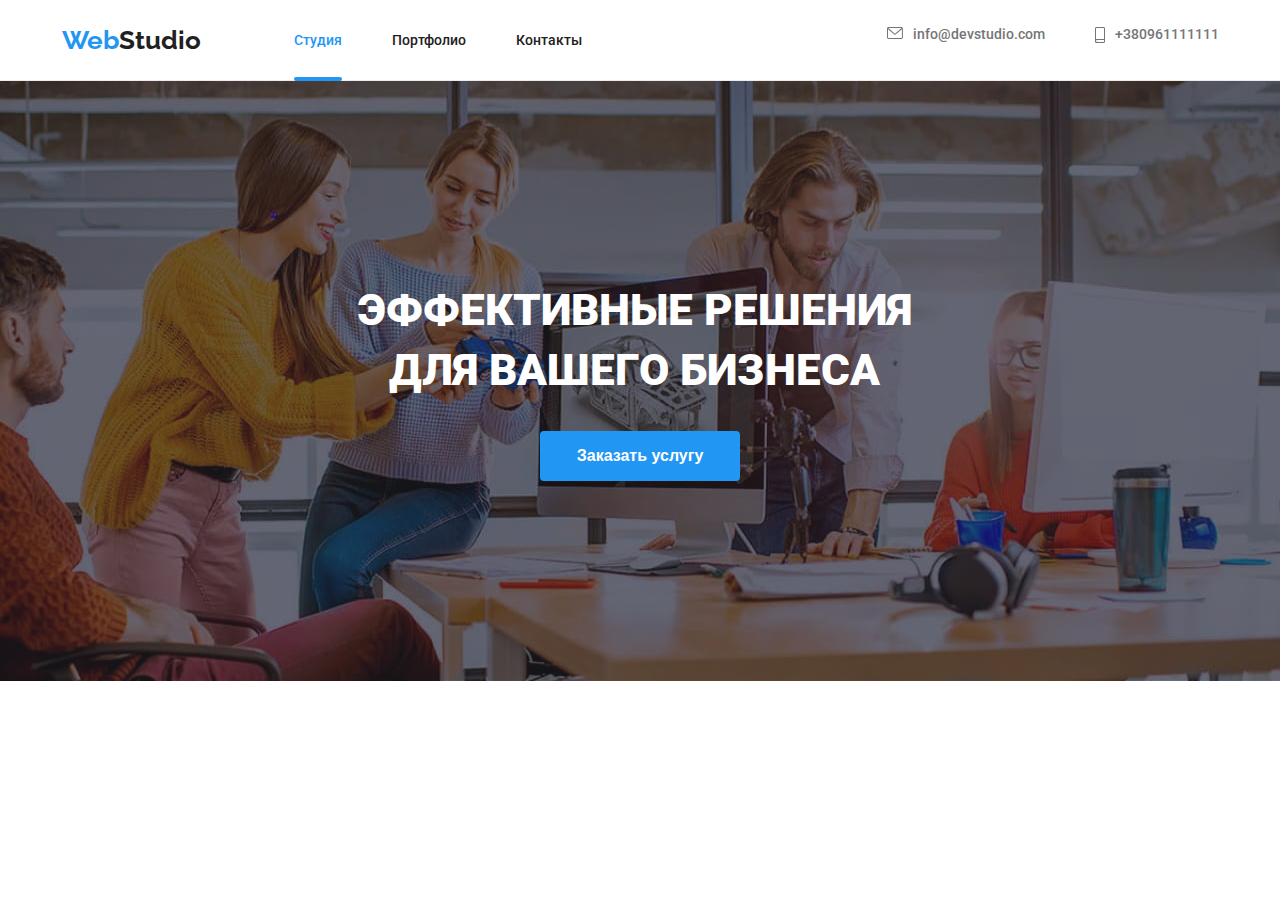
==== commit a53e0d54: "mobile menu" ====
--- a/index.html
+++ b/index.html
@@ -63,11 +63,13 @@
 
 
 
-            <div class="mobile is-hidden data-menu">
-                <div class="container">
+            <div class="backdrop is-hidden" data-menu>
+               <div class="mobile">
+                <div class="container-mobile">
+                    <div class="mob__menu__top">
                 <button type="button" class="mobile__button-close" data-menu-close>
                 <svg width="19" height="19" >
-                    <use href="image/svg/menus.svg#icon-lastfm2"></use>
+                    <use href="image/symbol-defs-close.svg#icon-close_24px"></use>
                 </svg>
                 </button>
                 <ul class="mobile__submenu">
@@ -80,14 +82,17 @@
                             class="mobile__submenu__link">Портфолио
                         </a>
                     </li>
-                    <li class="mobile__submenu__bar"><a href="/Контакты" class="mobile__submenu__link">Контакты</a></li>
+                     <li class="mobile__submenu__bar"><a href="/Контакты" class="mobile__submenu__link">Контакты</a></li>
                 </ul>
+                </div>
+                <div class="mob__menu__bottom">
                 <ul class="mobile-feedback">
                 <li class="mobile__feedback__contacts">
                     <a href="tel:+380961111111" class="mobile__feedback__phone">
                            +380961111111
                     </a>
                 </li>
+              
                 <li class="mobile__feedback__contacts">
                     <a href="mailto:https://info@devstudio.com" class="mobile__feedback__link" title="info@devstudio.com">
                 
@@ -111,18 +116,20 @@
 
                     </li>
                 </ul>
-            </div>
+                </div>
+            </div>
+        </div>
         </div>
     </header>
-     <main> -
+     <main> 
         <!-- slogan -->
-       <!--   <section class="slogan">
+         <section class="slogan">
             <div class="container hero">
             <h1 class="slogan__title">ЭФФЕКТИВНЫЕ РЕШЕНИЯ 
 ДЛЯ ВАШЕГО БИЗНЕСА </h1>
             <button  type="button" data-modal-open class="slogan__button" >Заказать услугу</button>
             </div>
-        </section> -->
+        </section> 
   
 
 
--- a/css/main.min.css
+++ b/css/main.min.css
@@ -1,2 +1,2 @@
-:root{--brand-color: #2f303a;--button-color: #2196f3;--text-primary: #212121;--sup-head-color: #ffffff;--text-secondary-color: #757575;--secondar-button-color: #f5f4fa;--primary-fonts: Roboto}a{text-decoration:none}*{list-style:none;margin:0;padding:0;border:0}.container{margin-left:auto;margin-right:auto;width:100%}@media screen and (min-width: 480px){.container{width:480px}}@media screen and (min-width: 768px){.container{width:768px}}@media screen and (min-width: 1200px){.container{width:1200px}}.section{padding-top:94px;padding-bottom:94px;background-color:var(--sup-head-color);width:100%}body{font-family:var(--primary-fonts),sans-serif;font-size:14px;letter-spacing:0.03;color:var(--text-primary)}.header{position:relative;border-bottom:1px solid #ececec}.navigation-list{display:-webkit-box;display:-webkit-flex;display:-ms-flexbox;display:flex;-webkit-align-content:flex-start;-ms-flex-line-pack:start;align-content:flex-start;-webkit-box-align:center;-webkit-align-items:center;-ms-flex-align:center;align-items:center;-webkit-box-pack:justify;-webkit-justify-content:space-between;-ms-flex-pack:justify;justify-content:space-between;padding-left:15px;padding-right:15px}@media screen and (min-width: 768px){.navigation-list{-webkit-box-pack:center;-webkit-justify-content:center;-ms-flex-pack:center;justify-content:center}}.mobile__button{display:-webkit-inline-box;display:-webkit-inline-flex;display:-ms-inline-flexbox;display:inline-flex;border:none;background-color:transparent;padding:12px 8px}@media screen and (min-width: 767px){.mobile__button{display:none}}.burger-btn{background-color:unset;border:unset;padding:unset;line-height:0;fill:currentColor;-webkit-transition:fill 250ms cubic-bezier(0.4, 0, 0.2, 1);-o-transition:fill 250ms cubic-bezier(0.4, 0, 0.2, 1);transition:fill 250ms cubic-bezier(0.4, 0, 0.2, 1)}.mobile{background-color:white;width:480px;top:0;left:0;position:fixed}.mobile__submenu{margin-top:8px;margin-bottom:302px;padding-left:40px}.mobile__button-close{display:block;margin-left:auto;margin-top:21px;margin-right:25px}.mobile__submenu__bar{text-align:start;padding-bottom:35px}.mobile__submenu__bar:last-child{padding-bottom:0}.mobile__submenu__bar:hover,.mobile__submenu__bar:focus{color:var(--button-color)}.mobile__submenu__link{font-family:Roboto;font-style:normal;font-weight:500;font-size:40px;line-height:47px;text-align:center;letter-spacing:0.02em;color:#212121;padding-bottom:20px}.mobile-feedback{padding-left:40px;margin-bottom:64px}.mobile__feedback__contacts{padding-bottom:32px}.mobile__feedback__contacts:last-child{padding-bottom:0}.mobile__feedback__phone{font-family:Roboto;font-style:normal;font-weight:500;font-size:34px;line-height:40px;letter-spacing:0.02em;color:#2196f3;margin-bottom:32px;padding-bottom:10px}.mobile__feedback__link{font-family:Roboto;font-style:normal;font-weight:500;font-size:24px;line-height:28px;letter-spacing:0.02em;color:#757575}.mobile__social{display:-webkit-box;display:-webkit-flex;display:-ms-flexbox;display:flex;-webkit-box-pack:start;-webkit-justify-content:start;-ms-flex-pack:start;justify-content:start;-webkit-box-align:center;-webkit-align-items:center;-ms-flex-align:center;align-items:center;padding-bottom:48px;padding-left:30px}.mobile__social__link{padding-right:10px;padding-left:10px;border-right:1px solid rgba(33,33,33,0.2)}.mobile__social__link:last-child{border-right:none}.mobile_social_network{font-family:Roboto;font-style:normal;font-weight:500;font-size:18px;line-height:22px;letter-spacing:0.02em;color:#2196f3}.logo{display:-webkit-box;display:-webkit-flex;display:-ms-flexbox;display:flex;-webkit-box-align:center;-webkit-align-items:center;-ms-flex-align:center;align-items:center;-webkit-box-pack:right;-webkit-justify-content:right;-ms-flex-pack:right;justify-content:right;height:80px}.logo__image{color:var(--button-color);font-family:Raleway;font-style:normal;font-weight:bold;font-size:24px;line-height:1.2}@media screen and (min-width: 1200px){.logo__image{font-size:26px;line-height:1.16}}.logo__image-part2{font-family:Raleway;font-style:normal;font-weight:bold;font-size:26px;line-height:1.2;color:var(--text-primary)}@media screen and (min-width: 1200px){.logo__image-part2{font-size:26px;line-height:1.16}}.footer__logo-image{display:inline-block;margin-bottom:20px;color:var(--button-color);font-family:Raleway;font-style:normal;font-weight:bold;font-size:26px;line-height:1.2}.footer__logo-im-part{color:var(--sup-head-color)}.submenu{display:none}@media screen and (min-width: 767px){.submenu{display:-webkit-box;display:-webkit-flex;display:-ms-flexbox;display:flex;margin-right:84px;margin-left:88px}}@media screen and (min-width: 1200px){.submenu{margin-right:305px;margin-left:93px}}.submenu :last-child{padding-right:0}.submenu__bar{display:block;padding-right:50px}.submenu__link{display:block;padding-top:32px;padding-bottom:32px;color:var(--text-primary);font-weight:500;font-size:14px;line-height:1.15;-webkit-transition-property:color;-o-transition-property:color;transition-property:color;-webkit-transition-duration:250ms;-o-transition-duration:250ms;transition-duration:250ms;-webkit-transition-timing-function:cubic-bezier(0.4, 0, 0.2, 1);-o-transition-timing-function:cubic-bezier(0.4, 0, 0.2, 1);transition-timing-function:cubic-bezier(0.4, 0, 0.2, 1);-webkit-transition-delay:0;-o-transition-delay:0;transition-delay:0}.submenu__link:hover,.submenu__link:focus{color:var(--button-color)}.mark{position:relative;color:var(--button-color)}.mark::after{content:"";position:absolute;bottom:-1px;left:0;-webkit-border-radius:2px;border-radius:2px;width:100%;height:4px;background-color:var(--button-color)}.feedback{display:none}@media screen and (min-width: 768px){.feedback{display:-webkit-box;display:-webkit-flex;display:-ms-flexbox;display:flex;-webkit-flex-wrap:wrap;-ms-flex-wrap:wrap;flex-wrap:wrap}}@media screen and (min-width: 1200px){.feedback{-webkit-box-align:center;-webkit-align-items:center;-ms-flex-align:center;align-items:center}}.feedback__icon1{fill:currentColor;margin-right:10px;vertical-align:middle}.feedback__icon1:hover{fill:var(--button-color)}.feedback__contacts{display:-webkit-box;display:-webkit-flex;display:-ms-flexbox;display:flex;-webkit-box-align:center;-webkit-align-items:center;-ms-flex-align:center;align-items:center}@media screen and (min-width: 1200px){.feedback__contacts{margin-right:50px}.feedback__contacts:last-child{margin:0}}.feedback__link{display:-webkit-box;display:-webkit-flex;display:-ms-flexbox;display:flex;color:var(--text-secondary-color);font-size:14px;line-height:1.14;font-weight:500;padding-top:32px;padding-bottom:32px;-webkit-transition-property:color;-o-transition-property:color;transition-property:color;-webkit-transition-duration:250ms;-o-transition-duration:250ms;transition-duration:250ms;-webkit-transition-timing-function:cubic-bezier(0.4, 0, 0.2, 1);-o-transition-timing-function:cubic-bezier(0.4, 0, 0.2, 1);transition-timing-function:cubic-bezier(0.4, 0, 0.2, 1);-webkit-transition-delay:0;-o-transition-delay:0;transition-delay:0}.feedback__link:hover,.feedback__link:focus{color:var(--button-color)}@media screen and (min-width: 767px){.feedback__link{padding-top:0px;padding-bottom:0px;margin-bottom:10px}}.slogan__title{margin-bottom:30px;white-space:pre;color:var(--sup-head-color);font-weight:900;font-size:26px;line-height:1.36;text-align:center}@media screen and (min-width: 767px){.slogan__title{font-size:44px}}.slogan__button{cursor:pointer;width:200px;height:50px;background:var(--button-color);font-weight:bold;font-size:16px;line-height:1.87;color:var(--sup-head-color);-webkit-border-radius:4px;border-radius:4px;position:relative}.slogan{background-image:-webkit-gradient(linear, left top, left bottom, from(rgba(47,48,58,0.4)), to(rgba(47,48,58,0.4))),url(../../image/hero-mob-1x.jpg);background-image:-webkit-linear-gradient(rgba(47,48,58,0.4), rgba(47,48,58,0.4)),url(../../image/hero-mob-1x.jpg);background-image:-o-linear-gradient(rgba(47,48,58,0.4), rgba(47,48,58,0.4)),url(../../image/hero-mob-1x.jpg);background-image:linear-gradient(rgba(47,48,58,0.4), rgba(47,48,58,0.4)),url(../../image/hero-mob-1x.jpg);background-repeat:no-repeat;background-position:center;-webkit-background-size:cover;background-size:cover;text-align:center;padding:188px 0}@media (min-device-pixel-ratio: 2), (-webkit-min-device-pixel-ratio: 2), (-o-min-device-pixel-ratio: 2/1), (min-resolution: 192dpi), (min-resolution: 2dppx){.slogan{background-image:-webkit-gradient(linear, left top, left bottom, from(rgba(47,48,58,0.4)), to(rgba(47,48,58,0.4))),url(../image/hero-mob-2x.jpg);background-image:-webkit-linear-gradient(rgba(47,48,58,0.4), rgba(47,48,58,0.4)),url(../image/hero-mob-2x.jpg);background-image:-o-linear-gradient(rgba(47,48,58,0.4), rgba(47,48,58,0.4)),url(../image/hero-mob-2x.jpg);background-image:linear-gradient(rgba(47,48,58,0.4), rgba(47,48,58,0.4)),url(../image/hero-mob-2x.jpg)}}@media screen and (min-width: 767px){.slogan{background-image:-webkit-gradient(linear, left top, left bottom, from(rgba(47,48,58,0.4)), to(rgba(47,48,58,0.4))),url(../image/hero-tab-1x.jpg);background-image:-webkit-linear-gradient(rgba(47,48,58,0.4), rgba(47,48,58,0.4)),url(../image/hero-tab-1x.jpg);background-image:-o-linear-gradient(rgba(47,48,58,0.4), rgba(47,48,58,0.4)),url(../image/hero-tab-1x.jpg);background-image:linear-gradient(rgba(47,48,58,0.4), rgba(47,48,58,0.4)),url(../image/hero-tab-1x.jpg);max-width:1600px;background-repeat:no-repeat;background-position:center;margin:auto;-webkit-background-size:cover;background-size:cover;text-align:center;padding-top:200px;padding-bottom:200px}}@media screen and (min-width: 767px) and (min-device-pixel-ratio: 2), screen and (min-width: 767px) and (-webkit-min-device-pixel-ratio: 2), screen and (min-width: 767px) and (-o-min-device-pixel-ratio: 2/1), screen and (min-width: 767px) and (min-resolution: 192dpi), screen and (min-width: 767px) and (min-resolution: 2dppx){.slogan{background-image:-webkit-gradient(linear, left top, left bottom, from(rgba(47,48,58,0.4)), to(rgba(47,48,58,0.4))),url(../image/hero-tab-2x.jpg);background-image:-webkit-linear-gradient(rgba(47,48,58,0.4), rgba(47,48,58,0.4)),url(../image/hero-tab-2x.jpg);background-image:-o-linear-gradient(rgba(47,48,58,0.4), rgba(47,48,58,0.4)),url(../image/hero-tab-2x.jpg);background-image:linear-gradient(rgba(47,48,58,0.4), rgba(47,48,58,0.4)),url(../image/hero-tab-2x.jpg)}}@media screen and (min-width: 1200px){.slogan{background-image:-webkit-gradient(linear, left top, left bottom, from(rgba(47,48,58,0.4)), to(rgba(47,48,58,0.4))),url(../../image/hero-desk-1x.jpg);background-image:-webkit-linear-gradient(rgba(47,48,58,0.4), rgba(47,48,58,0.4)),url(../../image/hero-desk-1x.jpg);background-image:-o-linear-gradient(rgba(47,48,58,0.4), rgba(47,48,58,0.4)),url(../../image/hero-desk-1x.jpg);background-image:linear-gradient(rgba(47,48,58,0.4), rgba(47,48,58,0.4)),url(../../image/hero-desk-1x.jpg);background-repeat:no-repeat;background-position:center;-webkit-background-size:cover;background-size:cover;text-align:center;padding-top:200px;padding-bottom:200px}}@media screen and (min-width: 1200px) and (min-device-pixel-ratio: 2), screen and (min-width: 1200px) and (-webkit-min-device-pixel-ratio: 2), screen and (min-width: 1200px) and (-o-min-device-pixel-ratio: 2/1), screen and (min-width: 1200px) and (min-resolution: 192dpi), screen and (min-width: 1200px) and (min-resolution: 2dppx){.slogan{background-image:-webkit-gradient(linear, left top, left bottom, from(rgba(47,48,58,0.4)), to(rgba(47,48,58,0.4))),url(../image/hero-desk-2x.jpg);background-image:-webkit-linear-gradient(rgba(47,48,58,0.4), rgba(47,48,58,0.4)),url(../image/hero-desk-2x.jpg);background-image:-o-linear-gradient(rgba(47,48,58,0.4), rgba(47,48,58,0.4)),url(../image/hero-desk-2x.jpg);background-image:linear-gradient(rgba(47,48,58,0.4), rgba(47,48,58,0.4)),url(../image/hero-desk-2x.jpg)}}.advantage-section{padding-top:60px}@media screen and (min-width: 767px){.advantage-section{padding-top:94px;padding-bottom:0px}}.advantage{padding-left:15px;padding-right:15px}@media screen and (min-width: 768px){.advantage{display:-webkit-box;display:-webkit-flex;display:-ms-flexbox;display:flex;-webkit-box-align:center;-webkit-align-items:center;-ms-flex-align:center;align-items:center;-webkit-box-pack:center;-webkit-justify-content:center;-ms-flex-pack:center;justify-content:center;width:768px;-webkit-flex-wrap:wrap;-ms-flex-wrap:wrap;flex-wrap:wrap;margin-bottom:60px}}@media screen and (min-width: 1200px){.advantage{display:-webkit-box;display:-webkit-flex;display:-ms-flexbox;display:flex;-webkit-box-align:center;-webkit-align-items:center;-ms-flex-align:center;align-items:center;-webkit-box-pack:center;-webkit-justify-content:center;-ms-flex-pack:center;justify-content:center;width:1200px}}.advantage__list{margin-bottom:30px}@media screen and (min-width: 768px){.advantage__list{margin-right:30px;margin-bottom:0}}.advantage__picture{display:-webkit-box;display:-webkit-flex;display:-ms-flexbox;display:flex;margin-bottom:30px;padding:25px 192px;-webkit-border-radius:4px;border-radius:4px;background-color:var(--secondar-button-color);width:70px;height:70px}@media screen and (min-width: 768px){.advantage__picture{display:-webkit-box;display:-webkit-flex;display:-ms-flexbox;display:flex;-webkit-box-pack:justify;-webkit-justify-content:space-between;-ms-flex-pack:justify;justify-content:space-between;width:70px;height:70px;margin-bottom:30px;padding:25px 140px;-webkit-border-radius:4px;border-radius:4px;background-color:var(--secondar-button-color)}}@media screen and (min-width: 1200px){.advantage__picture{display:-webkit-box;display:-webkit-flex;display:-ms-flexbox;display:flex;-webkit-box-pack:justify;-webkit-justify-content:space-between;-ms-flex-pack:justify;justify-content:space-between;width:70px;height:70px;margin-bottom:30px;padding:25px 100px;-webkit-border-radius:4px;border-radius:4px;background-color:var(--secondar-button-color)}}.advantage__title{font-weight:bold;font-size:14px;line-height:1.14;margin-bottom:10px;text-align:center}@media screen and (min-width: 767px){.advantage__title{font-weight:bold;font-size:14px;line-height:1.14;margin-bottom:10px;text-align:start}}.advantage__subtitle{color:var(--text-secondary-color);font-size:14px;line-height:1.7}@media screen and (min-width: 767px){.advantage__subtitle{width:270px;color:var(--text-secondary-color);font-size:14px;line-height:1.7}}.doing{text-align:center;font-size:36px;line-height:1.16;font-weight:bold;padding-bottom:50px}.doing__list{display:-webkit-box;display:-webkit-flex;display:-ms-flexbox;display:flex;-webkit-box-pack:center;-webkit-justify-content:center;-ms-flex-pack:center;justify-content:center}.doing__table{padding:auto;margin-right:30px;position:relative}.doing__table:last-child{margin-right:0px}.doing__title{position:absolute;bottom:0px;width:370px;height:70px;background-color:rgba(47,48,58,0.8)}.doing__title>p{text-align:center;font-weight:bold;font-size:14px;line-height:1.14;text-align:center;letter-spacing:0.03em;text-transform:uppercase;padding:27px 82px;color:#ffffff}.doing_img-doing{width:370px}@media screen and (max-width: 767px){.doing-section{display:none}}@media screen and (max-width: 1199px){.doing-section{display:none}}.our-team-section{background-color:#f5f4fa;-webkit-background-size:cover;background-size:cover}.team{font-size:36px;line-height:1.16;font-weight:bold;text-align:center;padding-bottom:50px}@media screen and (min-width: 768px){.team__list{display:-webkit-box;display:-webkit-flex;display:-ms-flexbox;display:flex;-webkit-flex-wrap:wrap;-ms-flex-wrap:wrap;flex-wrap:wrap}}@media screen and (min-width: 1200px){.team__list{display:-webkit-box;display:-webkit-flex;display:-ms-flexbox;display:flex}}.team__card{background-color:var(--sup-head-color);-webkit-box-shadow:0px 1px 3px rgba(0,0,0,0.12),0px 1px 1px rgba(0,0,0,0.14),0px 2px 1px rgba(0,0,0,0.2);box-shadow:0px 1px 3px rgba(0,0,0,0.12),0px 1px 1px rgba(0,0,0,0.14),0px 2px 1px rgba(0,0,0,0.2);-webkit-border-radius:0px 0px 4px 4px;border-radius:0px 0px 4px 4px;margin-bottom:30px;width:100%}@media screen and (min-width: 768px){.team__card{width:-webkit-calc((100% - 2 * 30px) / 2);width:calc((100% - 2 * 30px) / 2);margin:15px}}@media screen and (min-width: 1200px){.team__card{width:270px}}.team__card:last-child{margin-right:0px}.team__photo{display:block;width:100%;padding-bottom:30px}.team__name{padding-bottom:10px;text-align:center;font-weight:500;font-size:16px;line-height:1.19;color:var(--text-primary)}.team__post{text-align:center;color:var(--text-secondary-color);font-size:16px;line-height:1.19}.social__item :hover,.social__item :focus{background-color:var(--button-color)}.social__item :hover .social__icon,.social__item :focus .social__icon{fill:white}.social{display:-webkit-box;display:-webkit-flex;display:-ms-flexbox;display:flex;-webkit-box-orient:horizontal;-webkit-box-direction:normal;-webkit-flex-direction:row;-ms-flex-direction:row;flex-direction:row;-webkit-box-pack:center;-webkit-justify-content:center;-ms-flex-pack:center;justify-content:center;padding-bottom:24px;padding-top:16px}.social__icon{width:20px;height:20px;color:#afb1b8;fill:currentColor;-webkit-transition-property:fill;-o-transition-property:fill;transition-property:fill;-webkit-transition-duration:250ms;-o-transition-duration:250ms;transition-duration:250ms;-webkit-transition-timing-function:cubic-bezier(0.4, 0, 0.2, 1);-o-transition-timing-function:cubic-bezier(0.4, 0, 0.2, 1);transition-timing-function:cubic-bezier(0.4, 0, 0.2, 1);-webkit-transition-delay:0;-o-transition-delay:0;transition-delay:0}.social__link{display:-webkit-box;display:-webkit-flex;display:-ms-flexbox;display:flex;-webkit-box-pack:center;-webkit-justify-content:center;-ms-flex-pack:center;justify-content:center;-webkit-box-align:center;-webkit-align-items:center;-ms-flex-align:center;align-items:center;width:44px;height:44px;-webkit-border-radius:50%;border-radius:50%;-webkit-transition-property:background-color;-o-transition-property:background-color;transition-property:background-color;-webkit-transition-duration:250ms;-o-transition-duration:250ms;transition-duration:250ms;-webkit-transition-timing-function:cubic-bezier(0.4, 0, 0.2, 1);-o-transition-timing-function:cubic-bezier(0.4, 0, 0.2, 1);transition-timing-function:cubic-bezier(0.4, 0, 0.2, 1);-webkit-transition-delay:0;-o-transition-delay:0;transition-delay:0}.img{display:block;max-width:100%;height:auto}.clients{text-align:center;font-size:36px;line-height:1.16;font-weight:bold;padding-bottom:15px}.client__list{display:-webkit-box;display:-webkit-flex;display:-ms-flexbox;display:flex;-webkit-flex-wrap:wrap;-ms-flex-wrap:wrap;flex-wrap:wrap;-webkit-box-pack:center;-webkit-justify-content:center;-ms-flex-pack:center;justify-content:center}@media screen and (min-width: 1200px){.client__list{display:-webkit-box;display:-webkit-flex;display:-ms-flexbox;display:flex;-webkit-flex-wrap:inherit;-ms-flex-wrap:inherit;flex-wrap:inherit;-webkit-box-pack:justify;-webkit-justify-content:space-between;-ms-flex-pack:justify;justify-content:space-between}}.client__list .clients__item{display:-webkit-box;display:-webkit-flex;display:-ms-flexbox;display:flex;-webkit-box-pack:center;-webkit-justify-content:center;-ms-flex-pack:center;justify-content:center;-webkit-box-align:center;-webkit-align-items:center;-ms-flex-align:center;align-items:center;color:#afb1b8;height:92px;border:1px solid;-webkit-border-radius:4px;border-radius:4px;background:#ffffff1a;-webkit-transition-property:border;-o-transition-property:border;transition-property:border;-webkit-transition-duration:250ms;-o-transition-duration:250ms;transition-duration:250ms;-webkit-transition-timing-function:cubic-bezier(0.4, 0, 0.2, 1);-o-transition-timing-function:cubic-bezier(0.4, 0, 0.2, 1);transition-timing-function:cubic-bezier(0.4, 0, 0.2, 1);-webkit-transition-delay:0;-o-transition-delay:0;transition-delay:0}.client__list .clients__card-border{width:-webkit-calc((100% - 2 * 30px) / 2);width:calc((100% - 2 * 30px) / 2);margin:15px}.client__list .clients__card-border :hover,.client__list .clients__card-border :focus{border:1px solid var(--button-color)}.client__list .clients__card-border:hover .clients__icon,.client__list .clients__card-border :focus .clients__icon{fill:var(--button-color);border:none}.client__list .clients__icon{width:106px;height:60px;fill:#afb1b8;-webkit-transition-property:fill;-o-transition-property:fill;transition-property:fill;-webkit-transition-duration:250ms;-o-transition-duration:250ms;transition-duration:250ms;-webkit-transition-timing-function:cubic-bezier(0.4, 0, 0.2, 1);-o-transition-timing-function:cubic-bezier(0.4, 0, 0.2, 1);transition-timing-function:cubic-bezier(0.4, 0, 0.2, 1);-webkit-transition-delay:0;-o-transition-delay:0;transition-delay:0}.footer{background-color:var(--brand-color);background-attachment:fixed;padding-top:60px;padding-bottom:60px}@media screen and (min-width: 1200px){.footer__box{display:-webkit-box;display:-webkit-flex;display:-ms-flexbox;display:flex}}.footer-social__join{color:var(--sup-head-color);font-style:normal;font-weight:bold;font-size:14px;line-height:1.14;text-align:center}@media screen and (min-width: 767px){.footer-social__join{color:var(--sup-head-color);font-style:normal;font-weight:bold;font-size:14px;line-height:1.14;padding-top:0px;padding-bottom:10px;text-align:start}}.social__item-footer{display:-webkit-box;display:-webkit-flex;display:-ms-flexbox;display:flex;-webkit-box-pack:center;-webkit-justify-content:center;-ms-flex-pack:center;justify-content:center;-webkit-box-align:center;-webkit-align-items:center;-ms-flex-align:center;align-items:center;width:44px;height:44px;-webkit-border-radius:50%;border-radius:50%;background-color:#ffffff1a;margin-right:10px;-webkit-transition-property:background-color;-o-transition-property:background-color;transition-property:background-color;-webkit-transition-duration:250ms;-o-transition-duration:250ms;transition-duration:250ms;-webkit-transition-timing-function:cubic-bezier(0.4, 0, 0.2, 1);-o-transition-timing-function:cubic-bezier(0.4, 0, 0.2, 1);transition-timing-function:cubic-bezier(0.4, 0, 0.2, 1);-webkit-transition-delay:0;-o-transition-delay:0;transition-delay:0}@media screen and (min-width: 768px){.tablet{display:-webkit-box;display:-webkit-flex;display:-ms-flexbox;display:flex;-webkit-box-pack:center;-webkit-justify-content:center;-ms-flex-pack:center;justify-content:center}}.box1{text-align:center;-webkit-box-pack:center;-webkit-justify-content:center;-ms-flex-pack:center;justify-content:center;margin-bottom:60px}@media screen and (min-width: 1200px){.box1{margin-right:70px;text-align:start;margin-bottom:0px}}@media screen and (min-width: 768px){.box1{margin-right:165px;margin-bottom:25px}}.addres{font-style:normal}.addres_map-link{display:inline-block;margin-bottom:9px;color:var(--sup-head-color);font-size:14px;line-height:1.7;-webkit-transition-property:color;-o-transition-property:color;transition-property:color;-webkit-transition-duration:250ms;-o-transition-duration:250ms;transition-duration:250ms;-webkit-transition-timing-function:cubic-bezier(0.4, 0, 0.2, 1);-o-transition-timing-function:cubic-bezier(0.4, 0, 0.2, 1);transition-timing-function:cubic-bezier(0.4, 0, 0.2, 1);-webkit-transition-delay:0;-o-transition-delay:0;transition-delay:0}.addres_map-link:hover,.addres_map-link:focus{color:var(--button-color)}.addres__contacts{display:inline-block;color:var(--text-secondary-color);font-size:14px;line-height:1.7;margin-bottom:9px;-webkit-transition-property:color;-o-transition-property:color;transition-property:color;-webkit-transition-duration:250ms;-o-transition-duration:250ms;transition-duration:250ms;-webkit-transition-timing-function:cubic-bezier(0.4, 0, 0.2, 1);-o-transition-timing-function:cubic-bezier(0.4, 0, 0.2, 1);transition-timing-function:cubic-bezier(0.4, 0, 0.2, 1);-webkit-transition-delay:0;-o-transition-delay:0;transition-delay:0}.addres__contacts:hover,.addres__contacts:focus{color:var(--button-color)}.mailing-form{display:-webkit-box;display:-webkit-flex;display:-ms-flexbox;display:flex;-webkit-box-orient:vertical;-webkit-box-direction:normal;-webkit-flex-direction:column;-ms-flex-direction:column;flex-direction:column;margin-top:35px;text-align:center;padding-left:15px;padding-right:15px}@media screen and (min-width: 1200px){.mailing-form{margin-left:93px;margin-top:0;text-align:start}}.mailing-form__subscribe{display:-webkit-box;display:-webkit-flex;display:-ms-flexbox;display:flex;-webkit-box-orient:vertical;-webkit-box-direction:normal;-webkit-flex-direction:column;-ms-flex-direction:column;flex-direction:column;-webkit-box-pack:center;-webkit-justify-content:center;-ms-flex-pack:center;justify-content:center;-webkit-box-align:center;-webkit-align-items:center;-ms-flex-align:center;align-items:center}@media screen and (min-width: 1200px){.mailing-form__subscribe{display:-webkit-box;display:-webkit-flex;display:-ms-flexbox;display:flex;-webkit-box-orient:horizontal;-webkit-box-direction:normal;-webkit-flex-direction:row;-ms-flex-direction:row;flex-direction:row}}.mailing{-webkit-box-orient:horizontal;-webkit-box-direction:normal;-webkit-flex-direction:row;-ms-flex-direction:row;flex-direction:row}.mailing-form__title{color:var(--sup-head-color);font-style:normal;font-weight:bold;font-size:14px;line-height:1.14;margin-bottom:20px}.mailing-form__e-mail-window{cursor:pointer;padding:15px 16px;font-size:16px;line-height:20px;letter-spacing:0.03em;color:rgba(255,255,255,0.6);background-color:inherit;width:100%;max-width:450px;border:1px solid rgba(255,255,255,0.3);-webkit-box-sizing:border-box;box-sizing:border-box;-webkit-filter:drop-shadow(0px 4px 4px rgba(0,0,0,0.15));filter:drop-shadow(0px 4px 4px rgba(0,0,0,0.15));-webkit-border-radius:4px;border-radius:4px;margin-bottom:20px}@media screen and (min-width: 1200px){.mailing-form__e-mail-window{width:358px;margin-bottom:0}}.mailing__button{width:200px;height:50px;background:var(--button-color);font-weight:bold;font-size:16px;line-height:1.87;color:var(--sup-head-color);-webkit-border-radius:4px;border-radius:4px;display:-webkit-box;display:-webkit-flex;display:-ms-flexbox;display:flex;-webkit-box-align:center;-webkit-align-items:center;-ms-flex-align:center;align-items:center;-webkit-box-pack:center;-webkit-justify-content:center;-ms-flex-pack:center;justify-content:center}@media screen and (min-width: 1200px){.mailing__button{margin-left:12px}}.mailing__button-icon{margin-left:10px}.backdrop{width:100%;height:100%;background:rgba(0,0,0,0.2);position:fixed;top:0}.backdrop.is-hidden .modal{-webkit-transform:scale(5);-ms-transform:scale(5);transform:scale(5);-webkit-transition:-webkit-transform 1500ms cubic-bezier(0.4, 0, 0.2, 1);transition:-webkit-transform 1500ms cubic-bezier(0.4, 0, 0.2, 1);-o-transition:transform 1500ms cubic-bezier(0.4, 0, 0.2, 1);transition:transform 1500ms cubic-bezier(0.4, 0, 0.2, 1);transition:transform 1500ms cubic-bezier(0.4, 0, 0.2, 1), -webkit-transform 1500ms cubic-bezier(0.4, 0, 0.2, 1)}.modal{position:absolute;width:528px;background-color:var(--sup-head-color);top:50%;left:50%;-webkit-transform:translate(-50%, -50%);-ms-transform:translate(-50%, -50%);transform:translate(-50%, -50%)}.modal__button{cursor:pointer;border:1px solid #999999;background-color:transparent;width:30px;height:30px;-webkit-border-radius:50%;border-radius:50%;position:absolute;top:10px;right:10px;display:-webkit-box;display:-webkit-flex;display:-ms-flexbox;display:flex;-webkit-box-align:center;-webkit-align-items:center;-ms-flex-align:center;align-items:center;-webkit-box-pack:center;-webkit-justify-content:center;-ms-flex-pack:center;justify-content:center}.modal__button :hover{-webkit-transition-property:fill;-o-transition-property:fill;transition-property:fill;-webkit-transition-duration:250ms;-o-transition-duration:250ms;transition-duration:250ms;-webkit-transition-timing-function:cubic-bezier(0.4, 0, 0.2, 1);-o-transition-timing-function:cubic-bezier(0.4, 0, 0.2, 1);transition-timing-function:cubic-bezier(0.4, 0, 0.2, 1);fill:var(--button-color)}.backdrop.is-hidden{visibility:hidden;opacity:0;pointer-events:none}label{display:-webkit-box;display:-webkit-flex;display:-ms-flexbox;display:flex;-webkit-box-orient:vertical;-webkit-box-direction:normal;-webkit-flex-direction:column;-ms-flex-direction:column;flex-direction:column;margin-bottom:20px;position:relative}@media screen and (min-width: 767px){label{display:-webkit-box;display:-webkit-flex;display:-ms-flexbox;display:flex;-webkit-box-orient:vertical;-webkit-box-direction:normal;-webkit-flex-direction:column;-ms-flex-direction:column;flex-direction:column;margin-bottom:10px;position:relative}}.form{padding:40px 39px 28px 41px}.form__head{font-weight:bold;font-size:20px;line-height:1.15;text-align:center;letter-spacing:0.03em;color:#212121;margin-bottom:12px}.nameicon :focus{border:none}input{outline:none}.modal__text{font-weight:normal;font-size:12px;line-height:1.16;letter-spacing:0.01em;color:#757575;margin-bottom:4px}.input-text{height:120px;border:1px solid rgba(33,33,33,0.2);-webkit-box-sizing:border-box;box-sizing:border-box;-webkit-border-radius:4px;border-radius:4px;font-weight:normal;font-size:12px;line-height:1.16;letter-spacing:0.01em;font-family:inherit;font-size:12px;line-height:14px;padding:12px 16px}.input-text::-webkit-input-placeholder{color:rgba(117,117,117,0.5)}.input-text:-ms-input-placeholder{color:rgba(117,117,117,0.5)}.input-text::-ms-input-placeholder{color:rgba(117,117,117,0.5)}.input-text::placeholder{color:rgba(117,117,117,0.5)}.input-text:focus{-webkit-transition-property:outline;-o-transition-property:outline;transition-property:outline;-webkit-transition-duration:250ms;-o-transition-duration:250ms;transition-duration:250ms;-webkit-transition-timing-function:cubic-bezier(0.4, 0, 0.2, 1);-o-transition-timing-function:cubic-bezier(0.4, 0, 0.2, 1);transition-timing-function:cubic-bezier(0.4, 0, 0.2, 1);outline:1px solid var(--button-color)}.modal__conditions-text{display:-webkit-box;display:-webkit-flex;display:-ms-flexbox;display:flex;-webkit-box-orient:horizontal;-webkit-box-direction:normal;-webkit-flex-direction:row;-ms-flex-direction:row;flex-direction:row;-webkit-flex-wrap:wrap;-ms-flex-wrap:wrap;flex-wrap:wrap;-webkit-box-pack:center;-webkit-justify-content:center;-ms-flex-pack:center;justify-content:center;-webkit-box-align:center;-webkit-align-items:center;-ms-flex-align:center;align-items:center;font-weight:normal;font-size:14px;line-height:1.7;letter-spacing:0.03em;color:#757575;margin-top:20px}.modal__policy{position:absolute;width:1px;height:1px;margin:-1px;border:0px;padding:0px;clip:rect(0 0 0 0);overflow:hidden}.modal__conditions-text::before{content:"";width:16px;height:15px;border:1px solid #212121;-webkit-border-radius:2px;border-radius:2px;margin-right:7px}.modal__policy:checked+.modal__conditions-text::before{background-image:url(../image/svg/iconcheck.svg);background-repeat:no-repeat;-webkit-background-size:contain;background-size:contain;background-position:center;border-color:var(--button-color)}.blue-text-conditions{font-family:inherit;font-size:inherit;color:var(--button-color);margin-left:3px}.button-modal-center{display:-webkit-box;display:-webkit-flex;display:-ms-flexbox;display:flex;-webkit-box-pack:center;-webkit-justify-content:center;-ms-flex-pack:center;justify-content:center;margin-top:30px}.button-modal{cursor:pointer;width:200px;height:50px;background:var(--button-color);font-weight:bold;font-size:16px;line-height:1.87;color:var(--sup-head-color);-webkit-border-radius:4px;border-radius:4px;margin-left:12px;display:-webkit-box;display:-webkit-flex;display:-ms-flexbox;display:flex;-webkit-box-align:center;-webkit-align-items:center;-ms-flex-align:center;align-items:center;-webkit-box-pack:center;-webkit-justify-content:center;-ms-flex-pack:center;justify-content:center}.label__icon{display:block;width:12px;height:12px;position:absolute;top:55%;left:15px}.label__icon-tel{display:block;width:13px;height:13px;position:absolute;top:55%;left:15px}.label__icon-mail{display:block;width:15px;height:12px;position:absolute;top:55%;left:15px}.name__icon{padding:8px;font-family:inherit;border:1px solid rgba(33,33,33,0.2);-webkit-box-sizing:border-box;box-sizing:border-box;-webkit-border-radius:4px;border-radius:4px;padding-left:42px}.name__icon:focus{border:1px solid var(--button-color)}.name__icon:focus ~ .label__icon{-webkit-transition-property:fill;-o-transition-property:fill;transition-property:fill;-webkit-transition-duration:250ms;-o-transition-duration:250ms;transition-duration:250ms;-webkit-transition-timing-function:cubic-bezier(0.4, 0, 0.2, 1);-o-transition-timing-function:cubic-bezier(0.4, 0, 0.2, 1);transition-timing-function:cubic-bezier(0.4, 0, 0.2, 1);fill:var(--button-color)}.name__icon:focus ~ .label__icon-tel{-webkit-transition-property:fill;-o-transition-property:fill;transition-property:fill;-webkit-transition-duration:250ms;-o-transition-duration:250ms;transition-duration:250ms;-webkit-transition-timing-function:cubic-bezier(0.4, 0, 0.2, 1);-o-transition-timing-function:cubic-bezier(0.4, 0, 0.2, 1);transition-timing-function:cubic-bezier(0.4, 0, 0.2, 1);fill:var(--button-color)}.name__icon:focus ~ .label__icon-mail{-webkit-transition-property:fill;-o-transition-property:fill;transition-property:fill;-webkit-transition-duration:250ms;-o-transition-duration:250ms;transition-duration:250ms;-webkit-transition-timing-function:cubic-bezier(0.4, 0, 0.2, 1);-o-transition-timing-function:cubic-bezier(0.4, 0, 0.2, 1);transition-timing-function:cubic-bezier(0.4, 0, 0.2, 1);fill:var(--button-color)}textarea{outline:none}.button-section{padding-top:60px}.portfolio-buttons{display:-webkit-box;display:-webkit-flex;display:-ms-flexbox;display:flex;-webkit-flex-wrap:wrap;-ms-flex-wrap:wrap;flex-wrap:wrap;margin-bottom:40px;padding-left:15px;padding-right:15px}@media screen and (min-width: 768px){.portfolio-buttons{display:-webkit-box;display:-webkit-flex;display:-ms-flexbox;display:flex;-webkit-box-pack:center;-webkit-justify-content:center;-ms-flex-pack:center;justify-content:center}}.portfolio-buttons__butn{display:inline-block;margin-right:8px;-webkit-border-radius:4px;border-radius:4px;margin-bottom:15px}.portfolio-buttons__button-second{padding:6px 22px;font-family:Roboto;font-style:normal;font-weight:500;font-size:16px;line-height:1.5;cursor:pointer;background-color:var(--secondar-button-color);height:38px;-webkit-border-radius:4px;border-radius:4px;border-style:none;-webkit-transition-property:color background-color;-o-transition-property:color background-color;transition-property:color background-color;-webkit-transition-duration:250ms;-o-transition-duration:250ms;transition-duration:250ms;-webkit-transition-timing-function:cubic-bezier(0.4, 0, 0.2, 1);-o-transition-timing-function:cubic-bezier(0.4, 0, 0.2, 1);transition-timing-function:cubic-bezier(0.4, 0, 0.2, 1);-webkit-transition-delay:0;-o-transition-delay:0;transition-delay:0}.portfolio-buttons__button-second:focus,.portfolio-buttons__button-second:hover{color:var(--sup-head-color);background-color:var(--button-color)}.portfolio{display:-webkit-box;display:-webkit-flex;display:-ms-flexbox;display:flex;-webkit-box-pack:center;-webkit-justify-content:center;-ms-flex-pack:center;justify-content:center;-webkit-flex-wrap:wrap;-ms-flex-wrap:wrap;flex-wrap:wrap}@media screen and (min-width: 768px){.portfolio{-webkit-flex-wrap:wrap;-ms-flex-wrap:wrap;flex-wrap:wrap}}.portfolio__title{font-size:18px;line-height:2;color:var(--text-primary)}.portfolio__subtitle{font-size:16px;line-height:1.87;color:var(--text-secondary-color)}.portfolio__text{padding:20px 23px;background:#ffffff;border-right:1px solid #eeeeee;border-left:1px solid #eeeeee;border-bottom:1px solid #eeeeee;-webkit-box-sizing:border-box;box-sizing:border-box}.portfolio__item{width:450px;margin-bottom:30px}@media screen and (min-width: 768px){.portfolio__item{max-width:354px;width:100%;margin-right:30px}}@media screen and (min-width: 1200px){.portfolio__item{width:370px;margin-right:30px}}.portfolio__item:hover,.portfolio__item:focus{-webkit-box-shadow:0px 1px 1px rgba(0,0,0,0.12),0px 4px 4px rgba(0,0,0,0.06),1px 4px 6px rgba(0,0,0,0.16);box-shadow:0px 1px 1px rgba(0,0,0,0.12),0px 4px 4px rgba(0,0,0,0.06),1px 4px 6px rgba(0,0,0,0.16)}.portfolio__item :hover .overlay{-webkit-transform:translatey(0);-ms-transform:translatey(0);transform:translatey(0)}.portfolio__card{width:100%;position:relative;overflow:hidden}@media screen and (min-width: 768px){.portfolio__card{width:100%}}@media screen and (min-width: 1200px){.portfolio__card{width:100%}}.overlay{position:absolute;top:0;left:0;width:100%;height:100%;background-color:rgba(33,150,243,0.9);-webkit-transform:translatey(101%);-ms-transform:translatey(101%);transform:translatey(101%);-webkit-transition:-webkit-transform 250ms ease;transition:-webkit-transform 250ms ease;-o-transition:transform 250ms ease;transition:transform 250ms ease;transition:transform 250ms ease, -webkit-transform 250ms ease}.overlay>p{font-weight:normal;font-size:18px;line-height:1.55;letter-spacing:0.03em;color:#ffffff;padding:63px 24px}.portfolio__pic{display:block;height:auto;width:100%}
+:root{--brand-color: #2f303a;--button-color: #2196f3;--text-primary: #212121;--sup-head-color: #ffffff;--text-secondary-color: #757575;--secondar-button-color: #f5f4fa;--primary-fonts: Roboto}a{text-decoration:none}*{list-style:none;margin:0;padding:0;border:0}.container{margin-left:auto;margin-right:auto;width:100%}@media screen and (min-width: 480px){.container{width:480px}}@media screen and (min-width: 768px){.container{width:768px}}@media screen and (min-width: 1200px){.container{width:1200px}}.section{padding-top:94px;padding-bottom:94px;background-color:var(--sup-head-color);width:100%}body{font-family:var(--primary-fonts),sans-serif;font-size:14px;letter-spacing:0.03;color:var(--text-primary)}.header{position:relative;border-bottom:1px solid #ececec}.navigation-list{display:-webkit-box;display:-webkit-flex;display:-ms-flexbox;display:flex;-webkit-align-content:flex-start;-ms-flex-line-pack:start;align-content:flex-start;-webkit-box-align:center;-webkit-align-items:center;-ms-flex-align:center;align-items:center;-webkit-box-pack:justify;-webkit-justify-content:space-between;-ms-flex-pack:justify;justify-content:space-between;padding-left:15px;padding-right:15px}@media screen and (min-width: 768px){.navigation-list{-webkit-box-pack:center;-webkit-justify-content:center;-ms-flex-pack:center;justify-content:center}}.mobile__button{cursor:pointer;position:relative;display:-webkit-inline-box;display:-webkit-inline-flex;display:-ms-inline-flexbox;display:inline-flex;border:none;background-color:transparent;padding:12px 8px}@media screen and (min-width: 767px){.mobile__button{display:none}}.burger-btn{background-color:unset;border:unset;padding:unset;line-height:0;fill:currentColor;-webkit-transition:fill 250ms cubic-bezier(0.4, 0, 0.2, 1);-o-transition:fill 250ms cubic-bezier(0.4, 0, 0.2, 1);transition:fill 250ms cubic-bezier(0.4, 0, 0.2, 1)}.mobile{background-color:white;width:480px;height:auto;top:0;left:0;position:fixed}.mobile__submenu{margin-top:8px;padding-left:40px}.mobile__button-close{cursor:pointer;display:block;margin-left:auto;margin-top:21px;margin-right:25px;background-color:white}.mobile__button-close:hover,.mobile__button-close:focus{color:var(--button-color)}.mobile__submenu__bar{text-align:start;padding-bottom:35px}.mobile__submenu__bar:last-child{padding-bottom:0}.mobile__submenu__bar:hover,.mobile__submenu__bar:focus{color:var(--button-color)}.mobile__submenu__link{font-family:Roboto;font-style:normal;font-weight:500;font-size:40px;line-height:47px;text-align:center;letter-spacing:0.02em;color:#212121;padding-bottom:20px}.mobile-feedback{padding-left:40px;margin-bottom:64px}.mobile__feedback__contacts{padding-bottom:32px}.mobile__feedback__contacts:last-child{padding-bottom:0}.mobile__feedback__phone{font-family:Roboto;font-style:normal;font-weight:500;font-size:34px;line-height:40px;letter-spacing:0.02em;color:#2196f3;margin-bottom:32px;padding-bottom:10px}.mobile__feedback__link{font-family:Roboto;font-style:normal;font-weight:500;font-size:24px;line-height:28px;letter-spacing:0.02em;color:#757575}.mobile__social{display:-webkit-box;display:-webkit-flex;display:-ms-flexbox;display:flex;-webkit-box-pack:start;-webkit-justify-content:start;-ms-flex-pack:start;justify-content:start;-webkit-box-align:center;-webkit-align-items:center;-ms-flex-align:center;align-items:center;padding-bottom:48px;padding-left:30px}.mobile__social__link{padding-right:10px;padding-left:10px;border-right:1px solid rgba(33,33,33,0.2)}.mobile__social__link:last-child{border-right:none}.mobile_social_network{font-family:Roboto;font-style:normal;font-weight:500;font-size:18px;line-height:22px;letter-spacing:0.02em;color:#2196f3}.container-mobile{max-width:480px;display:-webkit-box;display:-webkit-flex;display:-ms-flexbox;display:flex;-webkit-box-orient:vertical;-webkit-box-direction:normal;-webkit-flex-direction:column;-ms-flex-direction:column;flex-direction:column;-webkit-box-pack:justify;-webkit-justify-content:space-between;-ms-flex-pack:justify;justify-content:space-between}.logo{display:-webkit-box;display:-webkit-flex;display:-ms-flexbox;display:flex;-webkit-box-align:center;-webkit-align-items:center;-ms-flex-align:center;align-items:center;-webkit-box-pack:right;-webkit-justify-content:right;-ms-flex-pack:right;justify-content:right;height:80px}.logo__image{color:var(--button-color);font-family:Raleway;font-style:normal;font-weight:bold;font-size:24px;line-height:1.2}@media screen and (min-width: 1200px){.logo__image{font-size:26px;line-height:1.16}}.logo__image-part2{font-family:Raleway;font-style:normal;font-weight:bold;font-size:26px;line-height:1.2;color:var(--text-primary)}@media screen and (min-width: 1200px){.logo__image-part2{font-size:26px;line-height:1.16}}.footer__logo-image{display:inline-block;margin-bottom:20px;color:var(--button-color);font-family:Raleway;font-style:normal;font-weight:bold;font-size:26px;line-height:1.2}.footer__logo-im-part{color:var(--sup-head-color)}.submenu{display:none}@media screen and (min-width: 767px){.submenu{display:-webkit-box;display:-webkit-flex;display:-ms-flexbox;display:flex;margin-right:84px;margin-left:88px}}@media screen and (min-width: 1200px){.submenu{margin-right:305px;margin-left:93px}}.submenu :last-child{padding-right:0}.submenu__bar{display:block;padding-right:50px}.submenu__link{display:block;padding-top:32px;padding-bottom:32px;color:var(--text-primary);font-weight:500;font-size:14px;line-height:1.15;-webkit-transition-property:color;-o-transition-property:color;transition-property:color;-webkit-transition-duration:250ms;-o-transition-duration:250ms;transition-duration:250ms;-webkit-transition-timing-function:cubic-bezier(0.4, 0, 0.2, 1);-o-transition-timing-function:cubic-bezier(0.4, 0, 0.2, 1);transition-timing-function:cubic-bezier(0.4, 0, 0.2, 1);-webkit-transition-delay:0;-o-transition-delay:0;transition-delay:0}.submenu__link:hover,.submenu__link:focus{color:var(--button-color)}.mark{position:relative;color:var(--button-color)}.mark::after{content:"";position:absolute;bottom:-1px;left:0;-webkit-border-radius:2px;border-radius:2px;width:100%;height:4px;background-color:var(--button-color)}.feedback{display:none}@media screen and (min-width: 768px){.feedback{display:-webkit-box;display:-webkit-flex;display:-ms-flexbox;display:flex;-webkit-flex-wrap:wrap;-ms-flex-wrap:wrap;flex-wrap:wrap}}@media screen and (min-width: 1200px){.feedback{-webkit-box-align:center;-webkit-align-items:center;-ms-flex-align:center;align-items:center}}.feedback__icon1{fill:currentColor;margin-right:10px;vertical-align:middle}.feedback__icon1:hover{fill:var(--button-color)}.feedback__contacts{display:-webkit-box;display:-webkit-flex;display:-ms-flexbox;display:flex;-webkit-box-align:center;-webkit-align-items:center;-ms-flex-align:center;align-items:center}@media screen and (min-width: 1200px){.feedback__contacts{margin-right:50px}.feedback__contacts:last-child{margin:0}}.feedback__link{display:-webkit-box;display:-webkit-flex;display:-ms-flexbox;display:flex;color:var(--text-secondary-color);font-size:14px;line-height:1.14;font-weight:500;padding-top:32px;padding-bottom:32px;-webkit-transition-property:color;-o-transition-property:color;transition-property:color;-webkit-transition-duration:250ms;-o-transition-duration:250ms;transition-duration:250ms;-webkit-transition-timing-function:cubic-bezier(0.4, 0, 0.2, 1);-o-transition-timing-function:cubic-bezier(0.4, 0, 0.2, 1);transition-timing-function:cubic-bezier(0.4, 0, 0.2, 1);-webkit-transition-delay:0;-o-transition-delay:0;transition-delay:0}.feedback__link:hover,.feedback__link:focus{color:var(--button-color)}@media screen and (min-width: 767px){.feedback__link{padding-top:0px;padding-bottom:0px;margin-bottom:10px}}.slogan__title{margin-bottom:30px;white-space:pre;color:var(--sup-head-color);font-weight:900;font-size:26px;line-height:1.36;text-align:center}@media screen and (min-width: 767px){.slogan__title{font-size:44px}}.slogan__button{cursor:pointer;width:200px;height:50px;background:var(--button-color);font-weight:bold;font-size:16px;line-height:1.87;color:var(--sup-head-color);-webkit-border-radius:4px;border-radius:4px}.slogan{background-image:-webkit-gradient(linear, left top, left bottom, from(rgba(47,48,58,0.4)), to(rgba(47,48,58,0.4))),url(../../image/hero-mob-1x.jpg);background-image:-webkit-linear-gradient(rgba(47,48,58,0.4), rgba(47,48,58,0.4)),url(../../image/hero-mob-1x.jpg);background-image:-o-linear-gradient(rgba(47,48,58,0.4), rgba(47,48,58,0.4)),url(../../image/hero-mob-1x.jpg);background-image:linear-gradient(rgba(47,48,58,0.4), rgba(47,48,58,0.4)),url(../../image/hero-mob-1x.jpg);background-repeat:no-repeat;background-position:center;-webkit-background-size:cover;background-size:cover;text-align:center;padding:188px 0}@media (min-device-pixel-ratio: 2), (-webkit-min-device-pixel-ratio: 2), (-o-min-device-pixel-ratio: 2/1), (min-resolution: 192dpi), (min-resolution: 2dppx){.slogan{background-image:-webkit-gradient(linear, left top, left bottom, from(rgba(47,48,58,0.4)), to(rgba(47,48,58,0.4))),url(../image/hero-mob-2x.jpg);background-image:-webkit-linear-gradient(rgba(47,48,58,0.4), rgba(47,48,58,0.4)),url(../image/hero-mob-2x.jpg);background-image:-o-linear-gradient(rgba(47,48,58,0.4), rgba(47,48,58,0.4)),url(../image/hero-mob-2x.jpg);background-image:linear-gradient(rgba(47,48,58,0.4), rgba(47,48,58,0.4)),url(../image/hero-mob-2x.jpg)}}@media screen and (min-width: 767px){.slogan{background-image:-webkit-gradient(linear, left top, left bottom, from(rgba(47,48,58,0.4)), to(rgba(47,48,58,0.4))),url(../image/hero-tab-1x.jpg);background-image:-webkit-linear-gradient(rgba(47,48,58,0.4), rgba(47,48,58,0.4)),url(../image/hero-tab-1x.jpg);background-image:-o-linear-gradient(rgba(47,48,58,0.4), rgba(47,48,58,0.4)),url(../image/hero-tab-1x.jpg);background-image:linear-gradient(rgba(47,48,58,0.4), rgba(47,48,58,0.4)),url(../image/hero-tab-1x.jpg);max-width:1600px;background-repeat:no-repeat;background-position:center;margin:auto;-webkit-background-size:cover;background-size:cover;text-align:center;padding-top:200px;padding-bottom:200px}}@media screen and (min-width: 767px) and (min-device-pixel-ratio: 2), screen and (min-width: 767px) and (-webkit-min-device-pixel-ratio: 2), screen and (min-width: 767px) and (-o-min-device-pixel-ratio: 2/1), screen and (min-width: 767px) and (min-resolution: 192dpi), screen and (min-width: 767px) and (min-resolution: 2dppx){.slogan{background-image:-webkit-gradient(linear, left top, left bottom, from(rgba(47,48,58,0.4)), to(rgba(47,48,58,0.4))),url(../image/hero-tab-2x.jpg);background-image:-webkit-linear-gradient(rgba(47,48,58,0.4), rgba(47,48,58,0.4)),url(../image/hero-tab-2x.jpg);background-image:-o-linear-gradient(rgba(47,48,58,0.4), rgba(47,48,58,0.4)),url(../image/hero-tab-2x.jpg);background-image:linear-gradient(rgba(47,48,58,0.4), rgba(47,48,58,0.4)),url(../image/hero-tab-2x.jpg)}}@media screen and (min-width: 1200px){.slogan{background-image:-webkit-gradient(linear, left top, left bottom, from(rgba(47,48,58,0.4)), to(rgba(47,48,58,0.4))),url(../../image/hero-desk-1x.jpg);background-image:-webkit-linear-gradient(rgba(47,48,58,0.4), rgba(47,48,58,0.4)),url(../../image/hero-desk-1x.jpg);background-image:-o-linear-gradient(rgba(47,48,58,0.4), rgba(47,48,58,0.4)),url(../../image/hero-desk-1x.jpg);background-image:linear-gradient(rgba(47,48,58,0.4), rgba(47,48,58,0.4)),url(../../image/hero-desk-1x.jpg);background-repeat:no-repeat;background-position:center;-webkit-background-size:cover;background-size:cover;text-align:center;padding-top:200px;padding-bottom:200px}}@media screen and (min-width: 1200px) and (min-device-pixel-ratio: 2), screen and (min-width: 1200px) and (-webkit-min-device-pixel-ratio: 2), screen and (min-width: 1200px) and (-o-min-device-pixel-ratio: 2/1), screen and (min-width: 1200px) and (min-resolution: 192dpi), screen and (min-width: 1200px) and (min-resolution: 2dppx){.slogan{background-image:-webkit-gradient(linear, left top, left bottom, from(rgba(47,48,58,0.4)), to(rgba(47,48,58,0.4))),url(../image/hero-desk-2x.jpg);background-image:-webkit-linear-gradient(rgba(47,48,58,0.4), rgba(47,48,58,0.4)),url(../image/hero-desk-2x.jpg);background-image:-o-linear-gradient(rgba(47,48,58,0.4), rgba(47,48,58,0.4)),url(../image/hero-desk-2x.jpg);background-image:linear-gradient(rgba(47,48,58,0.4), rgba(47,48,58,0.4)),url(../image/hero-desk-2x.jpg)}}.advantage-section{padding-top:60px}@media screen and (min-width: 767px){.advantage-section{padding-top:94px;padding-bottom:0px}}.advantage{padding-left:15px;padding-right:15px}@media screen and (min-width: 768px){.advantage{display:-webkit-box;display:-webkit-flex;display:-ms-flexbox;display:flex;-webkit-box-align:center;-webkit-align-items:center;-ms-flex-align:center;align-items:center;-webkit-box-pack:center;-webkit-justify-content:center;-ms-flex-pack:center;justify-content:center;width:768px;-webkit-flex-wrap:wrap;-ms-flex-wrap:wrap;flex-wrap:wrap;margin-bottom:60px}}@media screen and (min-width: 1200px){.advantage{display:-webkit-box;display:-webkit-flex;display:-ms-flexbox;display:flex;-webkit-box-align:center;-webkit-align-items:center;-ms-flex-align:center;align-items:center;-webkit-box-pack:center;-webkit-justify-content:center;-ms-flex-pack:center;justify-content:center;width:1200px}}.advantage__list{margin-bottom:30px}@media screen and (min-width: 768px){.advantage__list{margin-right:30px;margin-bottom:0}}.advantage__picture{display:-webkit-box;display:-webkit-flex;display:-ms-flexbox;display:flex;margin-bottom:30px;padding:25px 192px;-webkit-border-radius:4px;border-radius:4px;background-color:var(--secondar-button-color);width:70px;height:70px}@media screen and (min-width: 768px){.advantage__picture{display:-webkit-box;display:-webkit-flex;display:-ms-flexbox;display:flex;-webkit-box-pack:justify;-webkit-justify-content:space-between;-ms-flex-pack:justify;justify-content:space-between;width:70px;height:70px;margin-bottom:30px;padding:25px 140px;-webkit-border-radius:4px;border-radius:4px;background-color:var(--secondar-button-color)}}@media screen and (min-width: 1200px){.advantage__picture{display:-webkit-box;display:-webkit-flex;display:-ms-flexbox;display:flex;-webkit-box-pack:justify;-webkit-justify-content:space-between;-ms-flex-pack:justify;justify-content:space-between;width:70px;height:70px;margin-bottom:30px;padding:25px 100px;-webkit-border-radius:4px;border-radius:4px;background-color:var(--secondar-button-color)}}.advantage__title{font-weight:bold;font-size:14px;line-height:1.14;margin-bottom:10px;text-align:center}@media screen and (min-width: 767px){.advantage__title{font-weight:bold;font-size:14px;line-height:1.14;margin-bottom:10px;text-align:start}}.advantage__subtitle{color:var(--text-secondary-color);font-size:14px;line-height:1.7}@media screen and (min-width: 767px){.advantage__subtitle{width:270px;color:var(--text-secondary-color);font-size:14px;line-height:1.7}}.doing{text-align:center;font-size:36px;line-height:1.16;font-weight:bold;padding-bottom:50px}.doing__list{display:-webkit-box;display:-webkit-flex;display:-ms-flexbox;display:flex;-webkit-box-pack:center;-webkit-justify-content:center;-ms-flex-pack:center;justify-content:center}.doing__table{padding:auto;margin-right:30px;position:relative}.doing__table:last-child{margin-right:0px}.doing__title{position:absolute;bottom:0px;width:370px;height:70px;background-color:rgba(47,48,58,0.8)}.doing__title>p{text-align:center;font-weight:bold;font-size:14px;line-height:1.14;text-align:center;letter-spacing:0.03em;text-transform:uppercase;padding:27px 82px;color:#ffffff}.doing_img-doing{width:370px}@media screen and (max-width: 767px){.doing-section{display:none}}@media screen and (max-width: 1199px){.doing-section{display:none}}.our-team-section{background-color:#f5f4fa;-webkit-background-size:cover;background-size:cover}.team{font-size:36px;line-height:1.16;font-weight:bold;text-align:center;padding-bottom:50px}@media screen and (min-width: 768px){.team__list{display:-webkit-box;display:-webkit-flex;display:-ms-flexbox;display:flex;-webkit-flex-wrap:wrap;-ms-flex-wrap:wrap;flex-wrap:wrap}}@media screen and (min-width: 1200px){.team__list{display:-webkit-box;display:-webkit-flex;display:-ms-flexbox;display:flex}}.team__card{background-color:var(--sup-head-color);-webkit-box-shadow:0px 1px 3px rgba(0,0,0,0.12),0px 1px 1px rgba(0,0,0,0.14),0px 2px 1px rgba(0,0,0,0.2);box-shadow:0px 1px 3px rgba(0,0,0,0.12),0px 1px 1px rgba(0,0,0,0.14),0px 2px 1px rgba(0,0,0,0.2);-webkit-border-radius:0px 0px 4px 4px;border-radius:0px 0px 4px 4px;margin-bottom:30px;width:100%}@media screen and (min-width: 768px){.team__card{width:-webkit-calc((100% - 2 * 30px) / 2);width:calc((100% - 2 * 30px) / 2);margin:15px}}@media screen and (min-width: 1200px){.team__card{width:270px}}.team__card:last-child{margin-right:0px}.team__photo{display:block;width:100%;padding-bottom:30px}.team__name{padding-bottom:10px;text-align:center;font-weight:500;font-size:16px;line-height:1.19;color:var(--text-primary)}.team__post{text-align:center;color:var(--text-secondary-color);font-size:16px;line-height:1.19}.social__item :hover,.social__item :focus{background-color:var(--button-color)}.social__item :hover .social__icon,.social__item :focus .social__icon{fill:white}.social{display:-webkit-box;display:-webkit-flex;display:-ms-flexbox;display:flex;-webkit-box-orient:horizontal;-webkit-box-direction:normal;-webkit-flex-direction:row;-ms-flex-direction:row;flex-direction:row;-webkit-box-pack:center;-webkit-justify-content:center;-ms-flex-pack:center;justify-content:center;padding-bottom:24px;padding-top:16px}.social__icon{width:20px;height:20px;color:#afb1b8;fill:currentColor;-webkit-transition-property:fill;-o-transition-property:fill;transition-property:fill;-webkit-transition-duration:250ms;-o-transition-duration:250ms;transition-duration:250ms;-webkit-transition-timing-function:cubic-bezier(0.4, 0, 0.2, 1);-o-transition-timing-function:cubic-bezier(0.4, 0, 0.2, 1);transition-timing-function:cubic-bezier(0.4, 0, 0.2, 1);-webkit-transition-delay:0;-o-transition-delay:0;transition-delay:0}.social__link{display:-webkit-box;display:-webkit-flex;display:-ms-flexbox;display:flex;-webkit-box-pack:center;-webkit-justify-content:center;-ms-flex-pack:center;justify-content:center;-webkit-box-align:center;-webkit-align-items:center;-ms-flex-align:center;align-items:center;width:44px;height:44px;-webkit-border-radius:50%;border-radius:50%;-webkit-transition-property:background-color;-o-transition-property:background-color;transition-property:background-color;-webkit-transition-duration:250ms;-o-transition-duration:250ms;transition-duration:250ms;-webkit-transition-timing-function:cubic-bezier(0.4, 0, 0.2, 1);-o-transition-timing-function:cubic-bezier(0.4, 0, 0.2, 1);transition-timing-function:cubic-bezier(0.4, 0, 0.2, 1);-webkit-transition-delay:0;-o-transition-delay:0;transition-delay:0}.img{display:block;max-width:100%;height:auto}.clients{text-align:center;font-size:36px;line-height:1.16;font-weight:bold;padding-bottom:15px}.client__list{display:-webkit-box;display:-webkit-flex;display:-ms-flexbox;display:flex;-webkit-flex-wrap:wrap;-ms-flex-wrap:wrap;flex-wrap:wrap;-webkit-box-pack:center;-webkit-justify-content:center;-ms-flex-pack:center;justify-content:center}@media screen and (min-width: 1200px){.client__list{display:-webkit-box;display:-webkit-flex;display:-ms-flexbox;display:flex;-webkit-flex-wrap:inherit;-ms-flex-wrap:inherit;flex-wrap:inherit;-webkit-box-pack:justify;-webkit-justify-content:space-between;-ms-flex-pack:justify;justify-content:space-between}}.client__list .clients__item{display:-webkit-box;display:-webkit-flex;display:-ms-flexbox;display:flex;-webkit-box-pack:center;-webkit-justify-content:center;-ms-flex-pack:center;justify-content:center;-webkit-box-align:center;-webkit-align-items:center;-ms-flex-align:center;align-items:center;color:#afb1b8;height:92px;border:1px solid;-webkit-border-radius:4px;border-radius:4px;background:#ffffff1a;-webkit-transition-property:border;-o-transition-property:border;transition-property:border;-webkit-transition-duration:250ms;-o-transition-duration:250ms;transition-duration:250ms;-webkit-transition-timing-function:cubic-bezier(0.4, 0, 0.2, 1);-o-transition-timing-function:cubic-bezier(0.4, 0, 0.2, 1);transition-timing-function:cubic-bezier(0.4, 0, 0.2, 1);-webkit-transition-delay:0;-o-transition-delay:0;transition-delay:0}.client__list .clients__card-border{width:-webkit-calc((100% - 2 * 30px) / 2);width:calc((100% - 2 * 30px) / 2);margin:15px}.client__list .clients__card-border :hover,.client__list .clients__card-border :focus{border:1px solid var(--button-color)}.client__list .clients__card-border:hover .clients__icon,.client__list .clients__card-border :focus .clients__icon{fill:var(--button-color);border:none}.client__list .clients__icon{width:106px;height:60px;fill:#afb1b8;-webkit-transition-property:fill;-o-transition-property:fill;transition-property:fill;-webkit-transition-duration:250ms;-o-transition-duration:250ms;transition-duration:250ms;-webkit-transition-timing-function:cubic-bezier(0.4, 0, 0.2, 1);-o-transition-timing-function:cubic-bezier(0.4, 0, 0.2, 1);transition-timing-function:cubic-bezier(0.4, 0, 0.2, 1);-webkit-transition-delay:0;-o-transition-delay:0;transition-delay:0}.footer{background-color:var(--brand-color);background-attachment:fixed;padding-top:60px;padding-bottom:60px}@media screen and (min-width: 1200px){.footer__box{display:-webkit-box;display:-webkit-flex;display:-ms-flexbox;display:flex}}.footer-social__join{color:var(--sup-head-color);font-style:normal;font-weight:bold;font-size:14px;line-height:1.14;text-align:center}@media screen and (min-width: 767px){.footer-social__join{color:var(--sup-head-color);font-style:normal;font-weight:bold;font-size:14px;line-height:1.14;padding-top:0px;padding-bottom:10px;text-align:start}}.social__item-footer{display:-webkit-box;display:-webkit-flex;display:-ms-flexbox;display:flex;-webkit-box-pack:center;-webkit-justify-content:center;-ms-flex-pack:center;justify-content:center;-webkit-box-align:center;-webkit-align-items:center;-ms-flex-align:center;align-items:center;width:44px;height:44px;-webkit-border-radius:50%;border-radius:50%;background-color:#ffffff1a;margin-right:10px;-webkit-transition-property:background-color;-o-transition-property:background-color;transition-property:background-color;-webkit-transition-duration:250ms;-o-transition-duration:250ms;transition-duration:250ms;-webkit-transition-timing-function:cubic-bezier(0.4, 0, 0.2, 1);-o-transition-timing-function:cubic-bezier(0.4, 0, 0.2, 1);transition-timing-function:cubic-bezier(0.4, 0, 0.2, 1);-webkit-transition-delay:0;-o-transition-delay:0;transition-delay:0}@media screen and (min-width: 768px){.tablet{display:-webkit-box;display:-webkit-flex;display:-ms-flexbox;display:flex;-webkit-box-pack:center;-webkit-justify-content:center;-ms-flex-pack:center;justify-content:center}}.box1{text-align:center;-webkit-box-pack:center;-webkit-justify-content:center;-ms-flex-pack:center;justify-content:center;margin-bottom:60px}@media screen and (min-width: 1200px){.box1{margin-right:70px;text-align:start;margin-bottom:0px}}@media screen and (min-width: 768px){.box1{margin-right:165px;margin-bottom:25px}}.addres{font-style:normal}.addres_map-link{display:inline-block;margin-bottom:9px;color:var(--sup-head-color);font-size:14px;line-height:1.7;-webkit-transition-property:color;-o-transition-property:color;transition-property:color;-webkit-transition-duration:250ms;-o-transition-duration:250ms;transition-duration:250ms;-webkit-transition-timing-function:cubic-bezier(0.4, 0, 0.2, 1);-o-transition-timing-function:cubic-bezier(0.4, 0, 0.2, 1);transition-timing-function:cubic-bezier(0.4, 0, 0.2, 1);-webkit-transition-delay:0;-o-transition-delay:0;transition-delay:0}.addres_map-link:hover,.addres_map-link:focus{color:var(--button-color)}.addres__contacts{display:inline-block;color:var(--text-secondary-color);font-size:14px;line-height:1.7;margin-bottom:9px;-webkit-transition-property:color;-o-transition-property:color;transition-property:color;-webkit-transition-duration:250ms;-o-transition-duration:250ms;transition-duration:250ms;-webkit-transition-timing-function:cubic-bezier(0.4, 0, 0.2, 1);-o-transition-timing-function:cubic-bezier(0.4, 0, 0.2, 1);transition-timing-function:cubic-bezier(0.4, 0, 0.2, 1);-webkit-transition-delay:0;-o-transition-delay:0;transition-delay:0}.addres__contacts:hover,.addres__contacts:focus{color:var(--button-color)}.mailing-form{display:-webkit-box;display:-webkit-flex;display:-ms-flexbox;display:flex;-webkit-box-orient:vertical;-webkit-box-direction:normal;-webkit-flex-direction:column;-ms-flex-direction:column;flex-direction:column;margin-top:35px;text-align:center;padding-left:15px;padding-right:15px}@media screen and (min-width: 1200px){.mailing-form{margin-left:93px;margin-top:0;text-align:start}}.mailing-form__subscribe{display:-webkit-box;display:-webkit-flex;display:-ms-flexbox;display:flex;-webkit-box-orient:vertical;-webkit-box-direction:normal;-webkit-flex-direction:column;-ms-flex-direction:column;flex-direction:column;-webkit-box-pack:center;-webkit-justify-content:center;-ms-flex-pack:center;justify-content:center;-webkit-box-align:center;-webkit-align-items:center;-ms-flex-align:center;align-items:center}@media screen and (min-width: 1200px){.mailing-form__subscribe{display:-webkit-box;display:-webkit-flex;display:-ms-flexbox;display:flex;-webkit-box-orient:horizontal;-webkit-box-direction:normal;-webkit-flex-direction:row;-ms-flex-direction:row;flex-direction:row}}.mailing{-webkit-box-orient:horizontal;-webkit-box-direction:normal;-webkit-flex-direction:row;-ms-flex-direction:row;flex-direction:row}.mailing-form__title{color:var(--sup-head-color);font-style:normal;font-weight:bold;font-size:14px;line-height:1.14;margin-bottom:20px}.mailing-form__e-mail-window{cursor:pointer;padding:15px 16px;font-size:16px;line-height:20px;letter-spacing:0.03em;color:rgba(255,255,255,0.6);background-color:inherit;width:100%;max-width:450px;border:1px solid rgba(255,255,255,0.3);-webkit-box-sizing:border-box;box-sizing:border-box;-webkit-filter:drop-shadow(0px 4px 4px rgba(0,0,0,0.15));filter:drop-shadow(0px 4px 4px rgba(0,0,0,0.15));-webkit-border-radius:4px;border-radius:4px;margin-bottom:20px}@media screen and (min-width: 1200px){.mailing-form__e-mail-window{width:358px;margin-bottom:0}}.mailing__button{width:200px;height:50px;background:var(--button-color);font-weight:bold;font-size:16px;line-height:1.87;color:var(--sup-head-color);-webkit-border-radius:4px;border-radius:4px;display:-webkit-box;display:-webkit-flex;display:-ms-flexbox;display:flex;-webkit-box-align:center;-webkit-align-items:center;-ms-flex-align:center;align-items:center;-webkit-box-pack:center;-webkit-justify-content:center;-ms-flex-pack:center;justify-content:center}@media screen and (min-width: 1200px){.mailing__button{margin-left:12px}}.mailing__button-icon{margin-left:10px}.backdrop{width:100%;height:100%;background:rgba(0,0,0,0.2);position:fixed;top:0}.backdrop.is-hidden .modal{-webkit-transform:scale(5);-ms-transform:scale(5);transform:scale(5);-webkit-transition:-webkit-transform 1500ms cubic-bezier(0.4, 0, 0.2, 1);transition:-webkit-transform 1500ms cubic-bezier(0.4, 0, 0.2, 1);-o-transition:transform 1500ms cubic-bezier(0.4, 0, 0.2, 1);transition:transform 1500ms cubic-bezier(0.4, 0, 0.2, 1);transition:transform 1500ms cubic-bezier(0.4, 0, 0.2, 1), -webkit-transform 1500ms cubic-bezier(0.4, 0, 0.2, 1)}.modal{position:absolute;width:528px;background-color:var(--sup-head-color);top:50%;left:50%;-webkit-transform:translate(-50%, -50%);-ms-transform:translate(-50%, -50%);transform:translate(-50%, -50%)}.modal__button{cursor:pointer;border:1px solid #999999;background-color:transparent;width:30px;height:30px;-webkit-border-radius:50%;border-radius:50%;position:absolute;top:10px;right:10px;display:-webkit-box;display:-webkit-flex;display:-ms-flexbox;display:flex;-webkit-box-align:center;-webkit-align-items:center;-ms-flex-align:center;align-items:center;-webkit-box-pack:center;-webkit-justify-content:center;-ms-flex-pack:center;justify-content:center}.modal__button :hover{-webkit-transition-property:fill;-o-transition-property:fill;transition-property:fill;-webkit-transition-duration:250ms;-o-transition-duration:250ms;transition-duration:250ms;-webkit-transition-timing-function:cubic-bezier(0.4, 0, 0.2, 1);-o-transition-timing-function:cubic-bezier(0.4, 0, 0.2, 1);transition-timing-function:cubic-bezier(0.4, 0, 0.2, 1);fill:var(--button-color)}.backdrop.is-hidden{visibility:hidden;opacity:0;pointer-events:none}label{display:-webkit-box;display:-webkit-flex;display:-ms-flexbox;display:flex;-webkit-box-orient:vertical;-webkit-box-direction:normal;-webkit-flex-direction:column;-ms-flex-direction:column;flex-direction:column;margin-bottom:20px;position:relative}@media screen and (min-width: 767px){label{display:-webkit-box;display:-webkit-flex;display:-ms-flexbox;display:flex;-webkit-box-orient:vertical;-webkit-box-direction:normal;-webkit-flex-direction:column;-ms-flex-direction:column;flex-direction:column;margin-bottom:10px;position:relative}}.form{padding:40px 39px 28px 41px}.form__head{font-weight:bold;font-size:20px;line-height:1.15;text-align:center;letter-spacing:0.03em;color:#212121;margin-bottom:12px}.nameicon :focus{border:none}input{outline:none}.modal__text{font-weight:normal;font-size:12px;line-height:1.16;letter-spacing:0.01em;color:#757575;margin-bottom:4px}.input-text{height:120px;border:1px solid rgba(33,33,33,0.2);-webkit-box-sizing:border-box;box-sizing:border-box;-webkit-border-radius:4px;border-radius:4px;font-weight:normal;font-size:12px;line-height:1.16;letter-spacing:0.01em;font-family:inherit;font-size:12px;line-height:14px;padding:12px 16px}.input-text::-webkit-input-placeholder{color:rgba(117,117,117,0.5)}.input-text:-ms-input-placeholder{color:rgba(117,117,117,0.5)}.input-text::-ms-input-placeholder{color:rgba(117,117,117,0.5)}.input-text::placeholder{color:rgba(117,117,117,0.5)}.input-text:focus{-webkit-transition-property:outline;-o-transition-property:outline;transition-property:outline;-webkit-transition-duration:250ms;-o-transition-duration:250ms;transition-duration:250ms;-webkit-transition-timing-function:cubic-bezier(0.4, 0, 0.2, 1);-o-transition-timing-function:cubic-bezier(0.4, 0, 0.2, 1);transition-timing-function:cubic-bezier(0.4, 0, 0.2, 1);outline:1px solid var(--button-color)}.modal__conditions-text{display:-webkit-box;display:-webkit-flex;display:-ms-flexbox;display:flex;-webkit-box-orient:horizontal;-webkit-box-direction:normal;-webkit-flex-direction:row;-ms-flex-direction:row;flex-direction:row;-webkit-flex-wrap:wrap;-ms-flex-wrap:wrap;flex-wrap:wrap;-webkit-box-pack:center;-webkit-justify-content:center;-ms-flex-pack:center;justify-content:center;-webkit-box-align:center;-webkit-align-items:center;-ms-flex-align:center;align-items:center;font-weight:normal;font-size:14px;line-height:1.7;letter-spacing:0.03em;color:#757575;margin-top:20px}.modal__policy{position:absolute;width:1px;height:1px;margin:-1px;border:0px;padding:0px;clip:rect(0 0 0 0);overflow:hidden}.modal__conditions-text::before{content:"";width:16px;height:15px;border:1px solid #212121;-webkit-border-radius:2px;border-radius:2px;margin-right:7px}.modal__policy:checked+.modal__conditions-text::before{background-image:url(../image/svg/iconcheck.svg);background-repeat:no-repeat;-webkit-background-size:contain;background-size:contain;background-position:center;border-color:var(--button-color)}.blue-text-conditions{font-family:inherit;font-size:inherit;color:var(--button-color);margin-left:3px}.button-modal-center{display:-webkit-box;display:-webkit-flex;display:-ms-flexbox;display:flex;-webkit-box-pack:center;-webkit-justify-content:center;-ms-flex-pack:center;justify-content:center;margin-top:30px}.button-modal{cursor:pointer;width:200px;height:50px;background:var(--button-color);font-weight:bold;font-size:16px;line-height:1.87;color:var(--sup-head-color);-webkit-border-radius:4px;border-radius:4px;margin-left:12px;display:-webkit-box;display:-webkit-flex;display:-ms-flexbox;display:flex;-webkit-box-align:center;-webkit-align-items:center;-ms-flex-align:center;align-items:center;-webkit-box-pack:center;-webkit-justify-content:center;-ms-flex-pack:center;justify-content:center}.label__icon{display:block;width:12px;height:12px;position:absolute;top:55%;left:15px}.label__icon-tel{display:block;width:13px;height:13px;position:absolute;top:55%;left:15px}.label__icon-mail{display:block;width:15px;height:12px;position:absolute;top:55%;left:15px}.name__icon{padding:8px;font-family:inherit;border:1px solid rgba(33,33,33,0.2);-webkit-box-sizing:border-box;box-sizing:border-box;-webkit-border-radius:4px;border-radius:4px;padding-left:42px}.name__icon:focus{border:1px solid var(--button-color)}.name__icon:focus ~ .label__icon{-webkit-transition-property:fill;-o-transition-property:fill;transition-property:fill;-webkit-transition-duration:250ms;-o-transition-duration:250ms;transition-duration:250ms;-webkit-transition-timing-function:cubic-bezier(0.4, 0, 0.2, 1);-o-transition-timing-function:cubic-bezier(0.4, 0, 0.2, 1);transition-timing-function:cubic-bezier(0.4, 0, 0.2, 1);fill:var(--button-color)}.name__icon:focus ~ .label__icon-tel{-webkit-transition-property:fill;-o-transition-property:fill;transition-property:fill;-webkit-transition-duration:250ms;-o-transition-duration:250ms;transition-duration:250ms;-webkit-transition-timing-function:cubic-bezier(0.4, 0, 0.2, 1);-o-transition-timing-function:cubic-bezier(0.4, 0, 0.2, 1);transition-timing-function:cubic-bezier(0.4, 0, 0.2, 1);fill:var(--button-color)}.name__icon:focus ~ .label__icon-mail{-webkit-transition-property:fill;-o-transition-property:fill;transition-property:fill;-webkit-transition-duration:250ms;-o-transition-duration:250ms;transition-duration:250ms;-webkit-transition-timing-function:cubic-bezier(0.4, 0, 0.2, 1);-o-transition-timing-function:cubic-bezier(0.4, 0, 0.2, 1);transition-timing-function:cubic-bezier(0.4, 0, 0.2, 1);fill:var(--button-color)}textarea{outline:none}.button-section{padding-top:60px}.portfolio-buttons{display:-webkit-box;display:-webkit-flex;display:-ms-flexbox;display:flex;-webkit-flex-wrap:wrap;-ms-flex-wrap:wrap;flex-wrap:wrap;margin-bottom:40px;padding-left:15px;padding-right:15px}@media screen and (min-width: 768px){.portfolio-buttons{display:-webkit-box;display:-webkit-flex;display:-ms-flexbox;display:flex;-webkit-box-pack:center;-webkit-justify-content:center;-ms-flex-pack:center;justify-content:center}}.portfolio-buttons__butn{display:inline-block;margin-right:8px;-webkit-border-radius:4px;border-radius:4px;margin-bottom:15px}.portfolio-buttons__button-second{padding:6px 22px;font-family:Roboto;font-style:normal;font-weight:500;font-size:16px;line-height:1.5;cursor:pointer;background-color:var(--secondar-button-color);height:38px;-webkit-border-radius:4px;border-radius:4px;border-style:none;-webkit-transition-property:color background-color;-o-transition-property:color background-color;transition-property:color background-color;-webkit-transition-duration:250ms;-o-transition-duration:250ms;transition-duration:250ms;-webkit-transition-timing-function:cubic-bezier(0.4, 0, 0.2, 1);-o-transition-timing-function:cubic-bezier(0.4, 0, 0.2, 1);transition-timing-function:cubic-bezier(0.4, 0, 0.2, 1);-webkit-transition-delay:0;-o-transition-delay:0;transition-delay:0}.portfolio-buttons__button-second:focus,.portfolio-buttons__button-second:hover{color:var(--sup-head-color);background-color:var(--button-color)}.portfolio{display:-webkit-box;display:-webkit-flex;display:-ms-flexbox;display:flex;-webkit-box-pack:center;-webkit-justify-content:center;-ms-flex-pack:center;justify-content:center;-webkit-flex-wrap:wrap;-ms-flex-wrap:wrap;flex-wrap:wrap}@media screen and (min-width: 768px){.portfolio{-webkit-flex-wrap:wrap;-ms-flex-wrap:wrap;flex-wrap:wrap}}.portfolio__title{font-size:18px;line-height:2;color:var(--text-primary)}.portfolio__subtitle{font-size:16px;line-height:1.87;color:var(--text-secondary-color)}.portfolio__text{padding:20px 23px;background:#ffffff;border-right:1px solid #eeeeee;border-left:1px solid #eeeeee;border-bottom:1px solid #eeeeee;-webkit-box-sizing:border-box;box-sizing:border-box}.portfolio__item{width:450px;margin-bottom:30px}@media screen and (min-width: 768px){.portfolio__item{max-width:354px;width:100%;margin-right:30px}}@media screen and (min-width: 1200px){.portfolio__item{width:370px;margin-right:30px}}.portfolio__item:hover,.portfolio__item:focus{-webkit-box-shadow:0px 1px 1px rgba(0,0,0,0.12),0px 4px 4px rgba(0,0,0,0.06),1px 4px 6px rgba(0,0,0,0.16);box-shadow:0px 1px 1px rgba(0,0,0,0.12),0px 4px 4px rgba(0,0,0,0.06),1px 4px 6px rgba(0,0,0,0.16)}.portfolio__item :hover .overlay{-webkit-transform:translatey(0);-ms-transform:translatey(0);transform:translatey(0)}.portfolio__card{width:100%;position:relative;overflow:hidden}@media screen and (min-width: 768px){.portfolio__card{width:100%}}@media screen and (min-width: 1200px){.portfolio__card{width:100%}}.overlay{position:absolute;top:0;left:0;width:100%;height:100%;background-color:rgba(33,150,243,0.9);-webkit-transform:translatey(101%);-ms-transform:translatey(101%);transform:translatey(101%);-webkit-transition:-webkit-transform 250ms ease;transition:-webkit-transform 250ms ease;-o-transition:transform 250ms ease;transition:transform 250ms ease;transition:transform 250ms ease, -webkit-transform 250ms ease}.overlay>p{font-weight:normal;font-size:18px;line-height:1.55;letter-spacing:0.03em;color:#ffffff;padding:63px 24px}.portfolio__pic{display:block;height:auto;width:100%}
 /*# sourceMappingURL=main.min.css.map */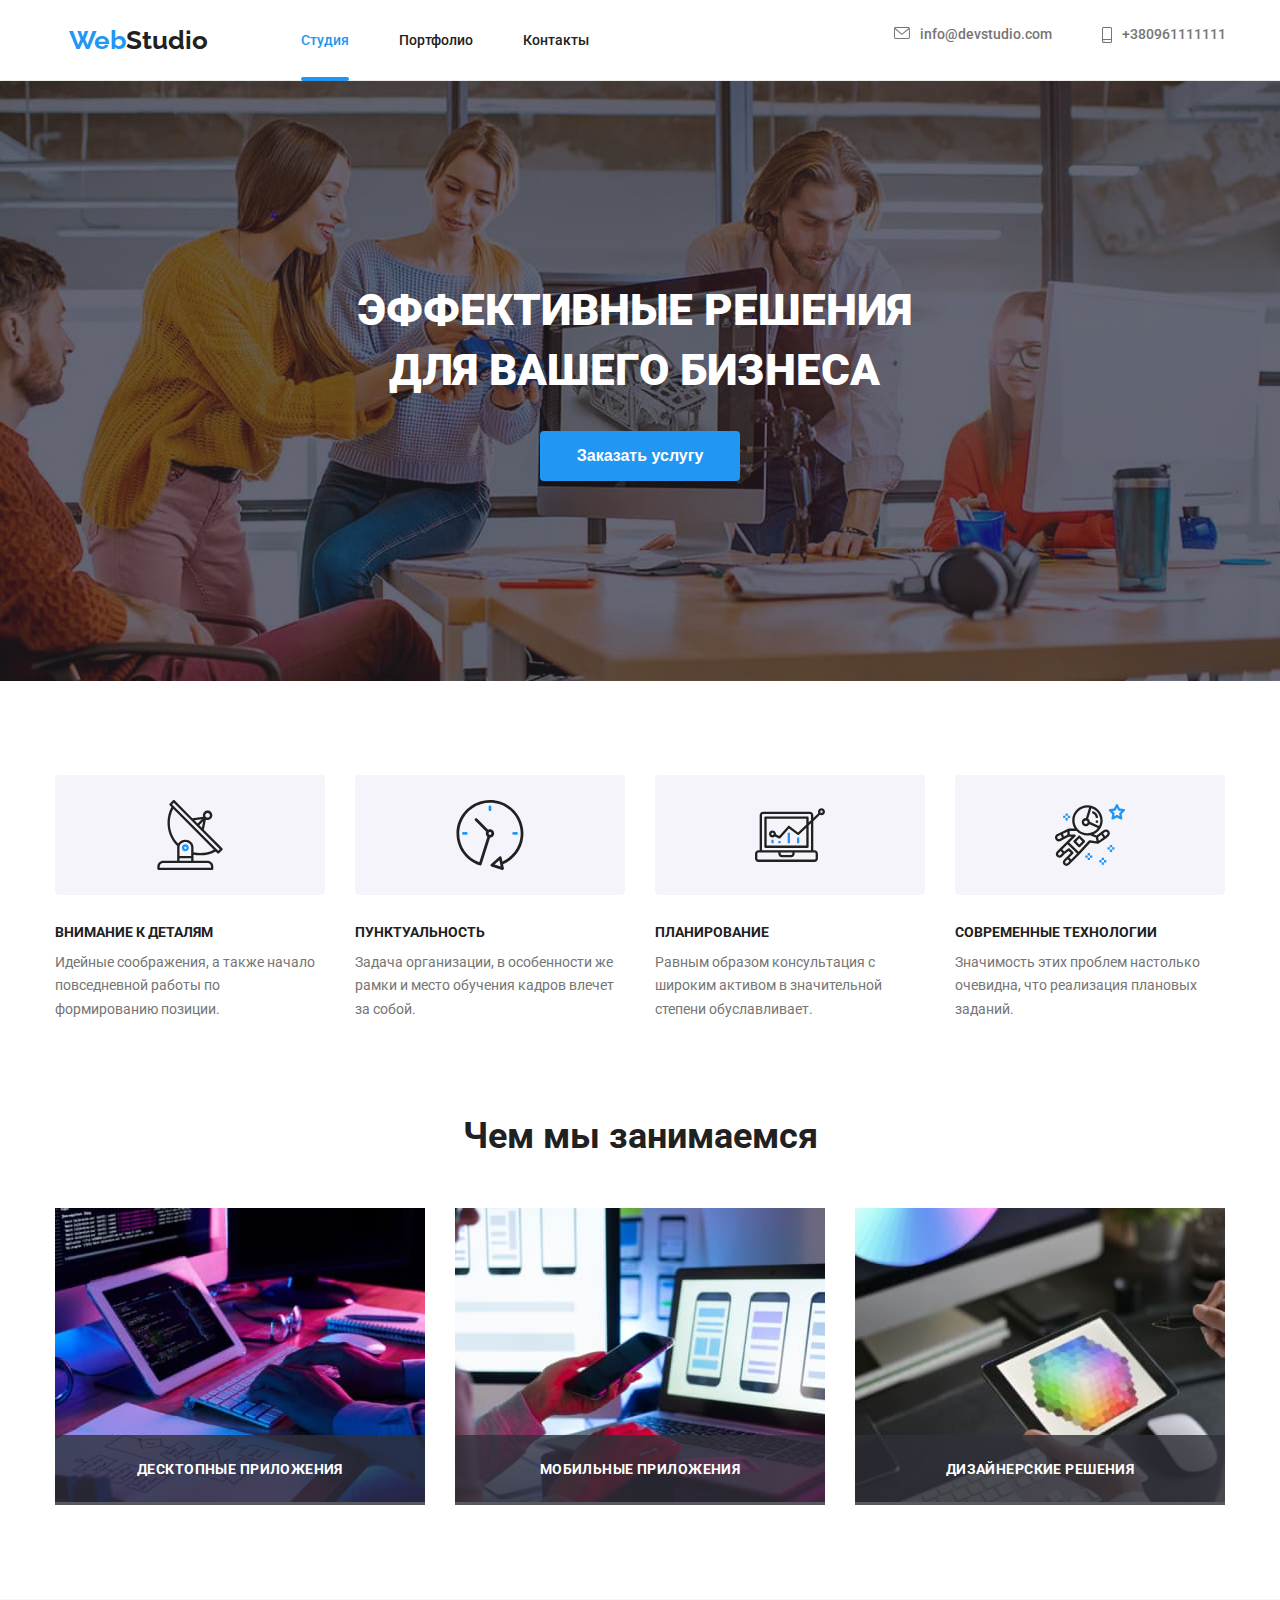
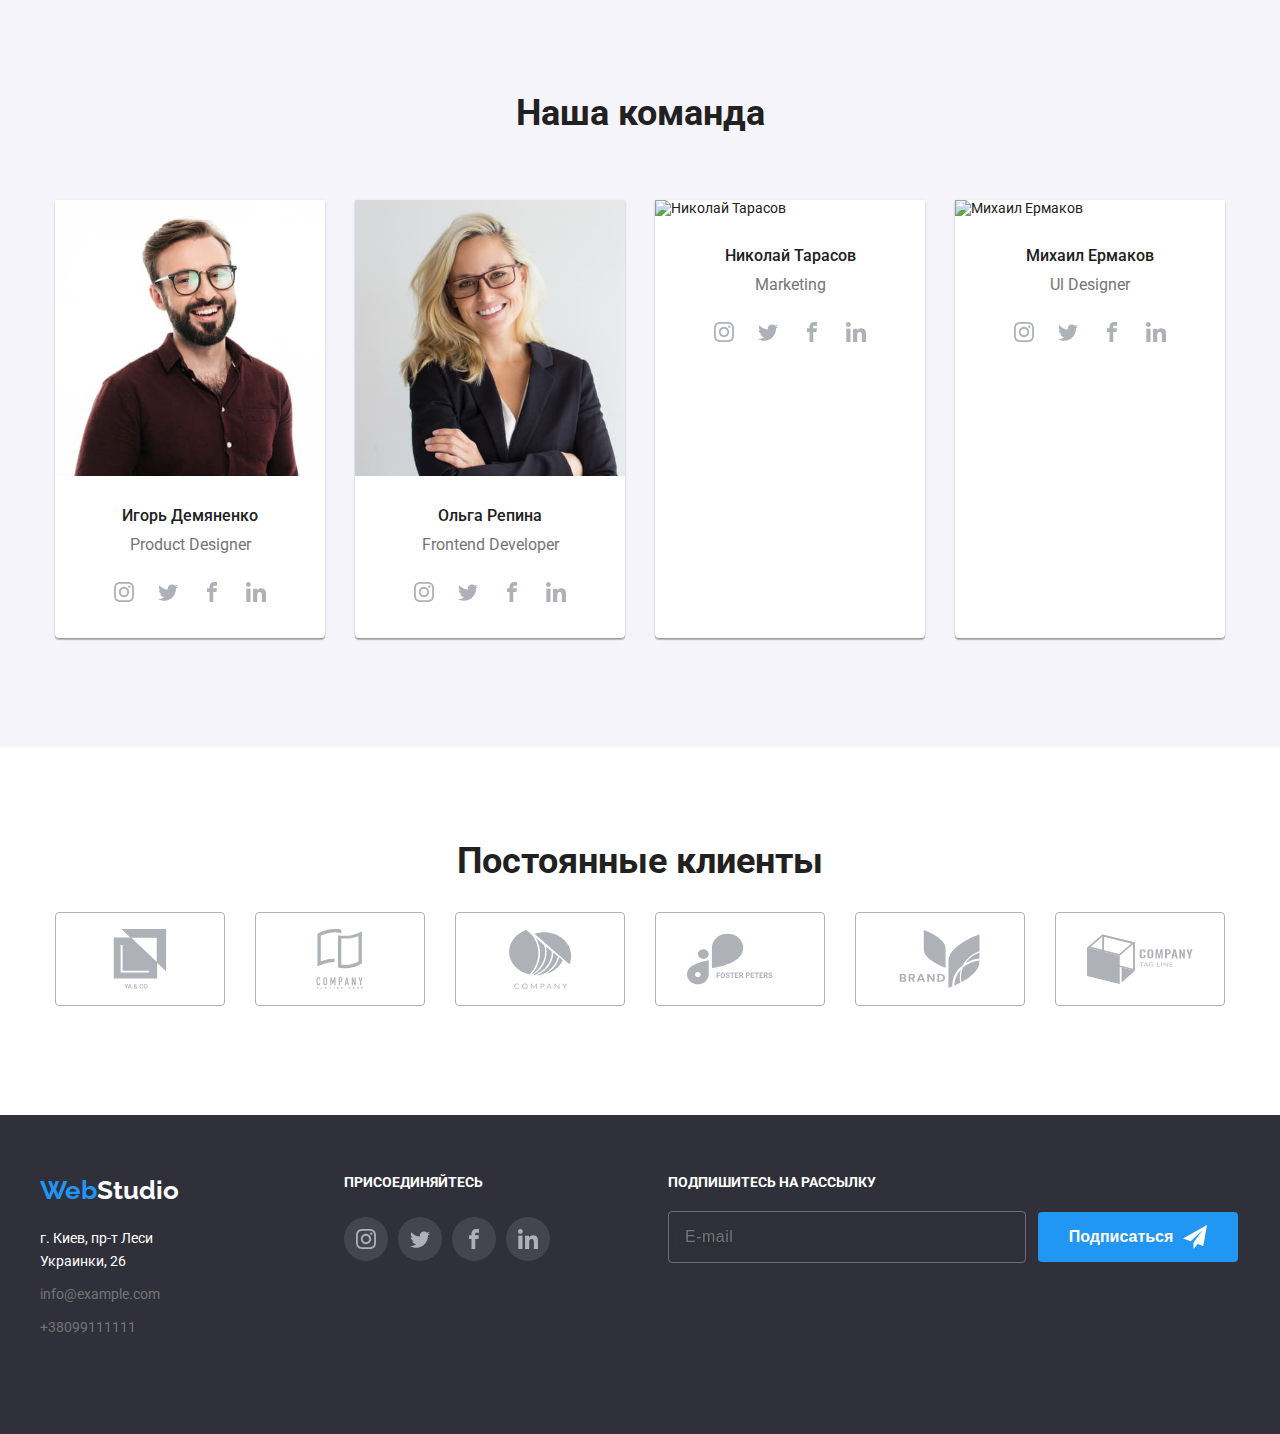
==== commit 1a5a83c9: "make studio" ====
--- a/index.html
+++ b/index.html
@@ -74,7 +74,7 @@
                 </button>
                 <ul class="mobile__submenu">
                     <li class="mobile__submenu__bar">
-                        <a href="https://nikokomp.github.io/goit-markup-hw-07/" class="mobile__submenu__link">Студия
+                        <a href="https://nikokomp.github.io/goit-markup-hw-07/" class="  mobile__submenu__link marker">Студия
                         </a>
                     </li>
                     <li class="mobile__submenu__bar">
@@ -135,7 +135,7 @@
 
 
  <!-- Our advantage -->
-     <!--  <section class="section advantage-section">
+       <section class="section advantage-section">
         <div class="container">
         <h2 hidden>Наши преимущества</h2>
             <ul class="advantage">
@@ -178,12 +178,12 @@
                 </li>
             </ul>
         </div>
-        </section>  -->
+        </section>  
  
 
 
 <!--what we doing-->
-      <!--   <section class="section doing-section" >
+        <section class="section doing-section" >
             <div class="container">
             <h2 class="doing"> Чем мы занимаемся</h2>
             <ul class="doing__list">
@@ -207,12 +207,12 @@
                 </li>
             </ul>
             </div>
-        </section> --> 
+        </section> 
 
 
 
 <!-- our teeam-->
-       <!--   <section class="section our-team-section" >
+         <section class="section our-team-section" >
             <div class="container">
             <h2 class="team"> Наша команда</h2>
             <ul class="team__list">
@@ -400,10 +400,10 @@
                 </li>
             </ul>
             </div>
-        </section>   -->
+        </section>   
 
       <!--our clients-->
-       <!-- <section class="section our-clients">
+        <section class="section our-clients">
             <div class="container">
                 <h2 class="clients"> Постоянные клиенты</h2>
                 <ul class="client__list">
@@ -515,7 +515,7 @@
                 </div>
             </form>
         </div>
-    </footer>  -->
+    </footer>  
 
 
     <div class="backdrop is-hidden" data-modal>
--- a/css/main.min.css
+++ b/css/main.min.css
@@ -1,2 +1,2 @@
-:root{--brand-color: #2f303a;--button-color: #2196f3;--text-primary: #212121;--sup-head-color: #ffffff;--text-secondary-color: #757575;--secondar-button-color: #f5f4fa;--primary-fonts: Roboto}a{text-decoration:none}*{list-style:none;margin:0;padding:0;border:0}.container{margin-left:auto;margin-right:auto;width:100%}@media screen and (min-width: 480px){.container{width:480px}}@media screen and (min-width: 768px){.container{width:768px}}@media screen and (min-width: 1200px){.container{width:1200px}}.section{padding-top:94px;padding-bottom:94px;background-color:var(--sup-head-color);width:100%}body{font-family:var(--primary-fonts),sans-serif;font-size:14px;letter-spacing:0.03;color:var(--text-primary)}.header{position:relative;border-bottom:1px solid #ececec}.navigation-list{display:-webkit-box;display:-webkit-flex;display:-ms-flexbox;display:flex;-webkit-align-content:flex-start;-ms-flex-line-pack:start;align-content:flex-start;-webkit-box-align:center;-webkit-align-items:center;-ms-flex-align:center;align-items:center;-webkit-box-pack:justify;-webkit-justify-content:space-between;-ms-flex-pack:justify;justify-content:space-between;padding-left:15px;padding-right:15px}@media screen and (min-width: 768px){.navigation-list{-webkit-box-pack:center;-webkit-justify-content:center;-ms-flex-pack:center;justify-content:center}}.mobile__button{cursor:pointer;position:relative;display:-webkit-inline-box;display:-webkit-inline-flex;display:-ms-inline-flexbox;display:inline-flex;border:none;background-color:transparent;padding:12px 8px}@media screen and (min-width: 767px){.mobile__button{display:none}}.burger-btn{background-color:unset;border:unset;padding:unset;line-height:0;fill:currentColor;-webkit-transition:fill 250ms cubic-bezier(0.4, 0, 0.2, 1);-o-transition:fill 250ms cubic-bezier(0.4, 0, 0.2, 1);transition:fill 250ms cubic-bezier(0.4, 0, 0.2, 1)}.mobile{background-color:white;width:480px;height:auto;top:0;left:0;position:fixed}.mobile__submenu{margin-top:8px;padding-left:40px}.mobile__button-close{cursor:pointer;display:block;margin-left:auto;margin-top:21px;margin-right:25px;background-color:white}.mobile__button-close:hover,.mobile__button-close:focus{color:var(--button-color)}.mobile__submenu__bar{text-align:start;padding-bottom:35px}.mobile__submenu__bar:last-child{padding-bottom:0}.mobile__submenu__bar:hover,.mobile__submenu__bar:focus{color:var(--button-color)}.mobile__submenu__link{font-family:Roboto;font-style:normal;font-weight:500;font-size:40px;line-height:47px;text-align:center;letter-spacing:0.02em;color:#212121;padding-bottom:20px}.mobile-feedback{padding-left:40px;margin-bottom:64px}.mobile__feedback__contacts{padding-bottom:32px}.mobile__feedback__contacts:last-child{padding-bottom:0}.mobile__feedback__phone{font-family:Roboto;font-style:normal;font-weight:500;font-size:34px;line-height:40px;letter-spacing:0.02em;color:#2196f3;margin-bottom:32px;padding-bottom:10px}.mobile__feedback__link{font-family:Roboto;font-style:normal;font-weight:500;font-size:24px;line-height:28px;letter-spacing:0.02em;color:#757575}.mobile__social{display:-webkit-box;display:-webkit-flex;display:-ms-flexbox;display:flex;-webkit-box-pack:start;-webkit-justify-content:start;-ms-flex-pack:start;justify-content:start;-webkit-box-align:center;-webkit-align-items:center;-ms-flex-align:center;align-items:center;padding-bottom:48px;padding-left:30px}.mobile__social__link{padding-right:10px;padding-left:10px;border-right:1px solid rgba(33,33,33,0.2)}.mobile__social__link:last-child{border-right:none}.mobile_social_network{font-family:Roboto;font-style:normal;font-weight:500;font-size:18px;line-height:22px;letter-spacing:0.02em;color:#2196f3}.container-mobile{max-width:480px;display:-webkit-box;display:-webkit-flex;display:-ms-flexbox;display:flex;-webkit-box-orient:vertical;-webkit-box-direction:normal;-webkit-flex-direction:column;-ms-flex-direction:column;flex-direction:column;-webkit-box-pack:justify;-webkit-justify-content:space-between;-ms-flex-pack:justify;justify-content:space-between}.logo{display:-webkit-box;display:-webkit-flex;display:-ms-flexbox;display:flex;-webkit-box-align:center;-webkit-align-items:center;-ms-flex-align:center;align-items:center;-webkit-box-pack:right;-webkit-justify-content:right;-ms-flex-pack:right;justify-content:right;height:80px}.logo__image{color:var(--button-color);font-family:Raleway;font-style:normal;font-weight:bold;font-size:24px;line-height:1.2}@media screen and (min-width: 1200px){.logo__image{font-size:26px;line-height:1.16}}.logo__image-part2{font-family:Raleway;font-style:normal;font-weight:bold;font-size:26px;line-height:1.2;color:var(--text-primary)}@media screen and (min-width: 1200px){.logo__image-part2{font-size:26px;line-height:1.16}}.footer__logo-image{display:inline-block;margin-bottom:20px;color:var(--button-color);font-family:Raleway;font-style:normal;font-weight:bold;font-size:26px;line-height:1.2}.footer__logo-im-part{color:var(--sup-head-color)}.submenu{display:none}@media screen and (min-width: 767px){.submenu{display:-webkit-box;display:-webkit-flex;display:-ms-flexbox;display:flex;margin-right:84px;margin-left:88px}}@media screen and (min-width: 1200px){.submenu{margin-right:305px;margin-left:93px}}.submenu :last-child{padding-right:0}.submenu__bar{display:block;padding-right:50px}.submenu__link{display:block;padding-top:32px;padding-bottom:32px;color:var(--text-primary);font-weight:500;font-size:14px;line-height:1.15;-webkit-transition-property:color;-o-transition-property:color;transition-property:color;-webkit-transition-duration:250ms;-o-transition-duration:250ms;transition-duration:250ms;-webkit-transition-timing-function:cubic-bezier(0.4, 0, 0.2, 1);-o-transition-timing-function:cubic-bezier(0.4, 0, 0.2, 1);transition-timing-function:cubic-bezier(0.4, 0, 0.2, 1);-webkit-transition-delay:0;-o-transition-delay:0;transition-delay:0}.submenu__link:hover,.submenu__link:focus{color:var(--button-color)}.mark{position:relative;color:var(--button-color)}.mark::after{content:"";position:absolute;bottom:-1px;left:0;-webkit-border-radius:2px;border-radius:2px;width:100%;height:4px;background-color:var(--button-color)}.feedback{display:none}@media screen and (min-width: 768px){.feedback{display:-webkit-box;display:-webkit-flex;display:-ms-flexbox;display:flex;-webkit-flex-wrap:wrap;-ms-flex-wrap:wrap;flex-wrap:wrap}}@media screen and (min-width: 1200px){.feedback{-webkit-box-align:center;-webkit-align-items:center;-ms-flex-align:center;align-items:center}}.feedback__icon1{fill:currentColor;margin-right:10px;vertical-align:middle}.feedback__icon1:hover{fill:var(--button-color)}.feedback__contacts{display:-webkit-box;display:-webkit-flex;display:-ms-flexbox;display:flex;-webkit-box-align:center;-webkit-align-items:center;-ms-flex-align:center;align-items:center}@media screen and (min-width: 1200px){.feedback__contacts{margin-right:50px}.feedback__contacts:last-child{margin:0}}.feedback__link{display:-webkit-box;display:-webkit-flex;display:-ms-flexbox;display:flex;color:var(--text-secondary-color);font-size:14px;line-height:1.14;font-weight:500;padding-top:32px;padding-bottom:32px;-webkit-transition-property:color;-o-transition-property:color;transition-property:color;-webkit-transition-duration:250ms;-o-transition-duration:250ms;transition-duration:250ms;-webkit-transition-timing-function:cubic-bezier(0.4, 0, 0.2, 1);-o-transition-timing-function:cubic-bezier(0.4, 0, 0.2, 1);transition-timing-function:cubic-bezier(0.4, 0, 0.2, 1);-webkit-transition-delay:0;-o-transition-delay:0;transition-delay:0}.feedback__link:hover,.feedback__link:focus{color:var(--button-color)}@media screen and (min-width: 767px){.feedback__link{padding-top:0px;padding-bottom:0px;margin-bottom:10px}}.slogan__title{margin-bottom:30px;white-space:pre;color:var(--sup-head-color);font-weight:900;font-size:26px;line-height:1.36;text-align:center}@media screen and (min-width: 767px){.slogan__title{font-size:44px}}.slogan__button{cursor:pointer;width:200px;height:50px;background:var(--button-color);font-weight:bold;font-size:16px;line-height:1.87;color:var(--sup-head-color);-webkit-border-radius:4px;border-radius:4px}.slogan{background-image:-webkit-gradient(linear, left top, left bottom, from(rgba(47,48,58,0.4)), to(rgba(47,48,58,0.4))),url(../../image/hero-mob-1x.jpg);background-image:-webkit-linear-gradient(rgba(47,48,58,0.4), rgba(47,48,58,0.4)),url(../../image/hero-mob-1x.jpg);background-image:-o-linear-gradient(rgba(47,48,58,0.4), rgba(47,48,58,0.4)),url(../../image/hero-mob-1x.jpg);background-image:linear-gradient(rgba(47,48,58,0.4), rgba(47,48,58,0.4)),url(../../image/hero-mob-1x.jpg);background-repeat:no-repeat;background-position:center;-webkit-background-size:cover;background-size:cover;text-align:center;padding:188px 0}@media (min-device-pixel-ratio: 2), (-webkit-min-device-pixel-ratio: 2), (-o-min-device-pixel-ratio: 2/1), (min-resolution: 192dpi), (min-resolution: 2dppx){.slogan{background-image:-webkit-gradient(linear, left top, left bottom, from(rgba(47,48,58,0.4)), to(rgba(47,48,58,0.4))),url(../image/hero-mob-2x.jpg);background-image:-webkit-linear-gradient(rgba(47,48,58,0.4), rgba(47,48,58,0.4)),url(../image/hero-mob-2x.jpg);background-image:-o-linear-gradient(rgba(47,48,58,0.4), rgba(47,48,58,0.4)),url(../image/hero-mob-2x.jpg);background-image:linear-gradient(rgba(47,48,58,0.4), rgba(47,48,58,0.4)),url(../image/hero-mob-2x.jpg)}}@media screen and (min-width: 767px){.slogan{background-image:-webkit-gradient(linear, left top, left bottom, from(rgba(47,48,58,0.4)), to(rgba(47,48,58,0.4))),url(../image/hero-tab-1x.jpg);background-image:-webkit-linear-gradient(rgba(47,48,58,0.4), rgba(47,48,58,0.4)),url(../image/hero-tab-1x.jpg);background-image:-o-linear-gradient(rgba(47,48,58,0.4), rgba(47,48,58,0.4)),url(../image/hero-tab-1x.jpg);background-image:linear-gradient(rgba(47,48,58,0.4), rgba(47,48,58,0.4)),url(../image/hero-tab-1x.jpg);max-width:1600px;background-repeat:no-repeat;background-position:center;margin:auto;-webkit-background-size:cover;background-size:cover;text-align:center;padding-top:200px;padding-bottom:200px}}@media screen and (min-width: 767px) and (min-device-pixel-ratio: 2), screen and (min-width: 767px) and (-webkit-min-device-pixel-ratio: 2), screen and (min-width: 767px) and (-o-min-device-pixel-ratio: 2/1), screen and (min-width: 767px) and (min-resolution: 192dpi), screen and (min-width: 767px) and (min-resolution: 2dppx){.slogan{background-image:-webkit-gradient(linear, left top, left bottom, from(rgba(47,48,58,0.4)), to(rgba(47,48,58,0.4))),url(../image/hero-tab-2x.jpg);background-image:-webkit-linear-gradient(rgba(47,48,58,0.4), rgba(47,48,58,0.4)),url(../image/hero-tab-2x.jpg);background-image:-o-linear-gradient(rgba(47,48,58,0.4), rgba(47,48,58,0.4)),url(../image/hero-tab-2x.jpg);background-image:linear-gradient(rgba(47,48,58,0.4), rgba(47,48,58,0.4)),url(../image/hero-tab-2x.jpg)}}@media screen and (min-width: 1200px){.slogan{background-image:-webkit-gradient(linear, left top, left bottom, from(rgba(47,48,58,0.4)), to(rgba(47,48,58,0.4))),url(../../image/hero-desk-1x.jpg);background-image:-webkit-linear-gradient(rgba(47,48,58,0.4), rgba(47,48,58,0.4)),url(../../image/hero-desk-1x.jpg);background-image:-o-linear-gradient(rgba(47,48,58,0.4), rgba(47,48,58,0.4)),url(../../image/hero-desk-1x.jpg);background-image:linear-gradient(rgba(47,48,58,0.4), rgba(47,48,58,0.4)),url(../../image/hero-desk-1x.jpg);background-repeat:no-repeat;background-position:center;-webkit-background-size:cover;background-size:cover;text-align:center;padding-top:200px;padding-bottom:200px}}@media screen and (min-width: 1200px) and (min-device-pixel-ratio: 2), screen and (min-width: 1200px) and (-webkit-min-device-pixel-ratio: 2), screen and (min-width: 1200px) and (-o-min-device-pixel-ratio: 2/1), screen and (min-width: 1200px) and (min-resolution: 192dpi), screen and (min-width: 1200px) and (min-resolution: 2dppx){.slogan{background-image:-webkit-gradient(linear, left top, left bottom, from(rgba(47,48,58,0.4)), to(rgba(47,48,58,0.4))),url(../image/hero-desk-2x.jpg);background-image:-webkit-linear-gradient(rgba(47,48,58,0.4), rgba(47,48,58,0.4)),url(../image/hero-desk-2x.jpg);background-image:-o-linear-gradient(rgba(47,48,58,0.4), rgba(47,48,58,0.4)),url(../image/hero-desk-2x.jpg);background-image:linear-gradient(rgba(47,48,58,0.4), rgba(47,48,58,0.4)),url(../image/hero-desk-2x.jpg)}}.advantage-section{padding-top:60px}@media screen and (min-width: 767px){.advantage-section{padding-top:94px;padding-bottom:0px}}.advantage{padding-left:15px;padding-right:15px}@media screen and (min-width: 768px){.advantage{display:-webkit-box;display:-webkit-flex;display:-ms-flexbox;display:flex;-webkit-box-align:center;-webkit-align-items:center;-ms-flex-align:center;align-items:center;-webkit-box-pack:center;-webkit-justify-content:center;-ms-flex-pack:center;justify-content:center;width:768px;-webkit-flex-wrap:wrap;-ms-flex-wrap:wrap;flex-wrap:wrap;margin-bottom:60px}}@media screen and (min-width: 1200px){.advantage{display:-webkit-box;display:-webkit-flex;display:-ms-flexbox;display:flex;-webkit-box-align:center;-webkit-align-items:center;-ms-flex-align:center;align-items:center;-webkit-box-pack:center;-webkit-justify-content:center;-ms-flex-pack:center;justify-content:center;width:1200px}}.advantage__list{margin-bottom:30px}@media screen and (min-width: 768px){.advantage__list{margin-right:30px;margin-bottom:0}}.advantage__picture{display:-webkit-box;display:-webkit-flex;display:-ms-flexbox;display:flex;margin-bottom:30px;padding:25px 192px;-webkit-border-radius:4px;border-radius:4px;background-color:var(--secondar-button-color);width:70px;height:70px}@media screen and (min-width: 768px){.advantage__picture{display:-webkit-box;display:-webkit-flex;display:-ms-flexbox;display:flex;-webkit-box-pack:justify;-webkit-justify-content:space-between;-ms-flex-pack:justify;justify-content:space-between;width:70px;height:70px;margin-bottom:30px;padding:25px 140px;-webkit-border-radius:4px;border-radius:4px;background-color:var(--secondar-button-color)}}@media screen and (min-width: 1200px){.advantage__picture{display:-webkit-box;display:-webkit-flex;display:-ms-flexbox;display:flex;-webkit-box-pack:justify;-webkit-justify-content:space-between;-ms-flex-pack:justify;justify-content:space-between;width:70px;height:70px;margin-bottom:30px;padding:25px 100px;-webkit-border-radius:4px;border-radius:4px;background-color:var(--secondar-button-color)}}.advantage__title{font-weight:bold;font-size:14px;line-height:1.14;margin-bottom:10px;text-align:center}@media screen and (min-width: 767px){.advantage__title{font-weight:bold;font-size:14px;line-height:1.14;margin-bottom:10px;text-align:start}}.advantage__subtitle{color:var(--text-secondary-color);font-size:14px;line-height:1.7}@media screen and (min-width: 767px){.advantage__subtitle{width:270px;color:var(--text-secondary-color);font-size:14px;line-height:1.7}}.doing{text-align:center;font-size:36px;line-height:1.16;font-weight:bold;padding-bottom:50px}.doing__list{display:-webkit-box;display:-webkit-flex;display:-ms-flexbox;display:flex;-webkit-box-pack:center;-webkit-justify-content:center;-ms-flex-pack:center;justify-content:center}.doing__table{padding:auto;margin-right:30px;position:relative}.doing__table:last-child{margin-right:0px}.doing__title{position:absolute;bottom:0px;width:370px;height:70px;background-color:rgba(47,48,58,0.8)}.doing__title>p{text-align:center;font-weight:bold;font-size:14px;line-height:1.14;text-align:center;letter-spacing:0.03em;text-transform:uppercase;padding:27px 82px;color:#ffffff}.doing_img-doing{width:370px}@media screen and (max-width: 767px){.doing-section{display:none}}@media screen and (max-width: 1199px){.doing-section{display:none}}.our-team-section{background-color:#f5f4fa;-webkit-background-size:cover;background-size:cover}.team{font-size:36px;line-height:1.16;font-weight:bold;text-align:center;padding-bottom:50px}@media screen and (min-width: 768px){.team__list{display:-webkit-box;display:-webkit-flex;display:-ms-flexbox;display:flex;-webkit-flex-wrap:wrap;-ms-flex-wrap:wrap;flex-wrap:wrap}}@media screen and (min-width: 1200px){.team__list{display:-webkit-box;display:-webkit-flex;display:-ms-flexbox;display:flex}}.team__card{background-color:var(--sup-head-color);-webkit-box-shadow:0px 1px 3px rgba(0,0,0,0.12),0px 1px 1px rgba(0,0,0,0.14),0px 2px 1px rgba(0,0,0,0.2);box-shadow:0px 1px 3px rgba(0,0,0,0.12),0px 1px 1px rgba(0,0,0,0.14),0px 2px 1px rgba(0,0,0,0.2);-webkit-border-radius:0px 0px 4px 4px;border-radius:0px 0px 4px 4px;margin-bottom:30px;width:100%}@media screen and (min-width: 768px){.team__card{width:-webkit-calc((100% - 2 * 30px) / 2);width:calc((100% - 2 * 30px) / 2);margin:15px}}@media screen and (min-width: 1200px){.team__card{width:270px}}.team__card:last-child{margin-right:0px}.team__photo{display:block;width:100%;padding-bottom:30px}.team__name{padding-bottom:10px;text-align:center;font-weight:500;font-size:16px;line-height:1.19;color:var(--text-primary)}.team__post{text-align:center;color:var(--text-secondary-color);font-size:16px;line-height:1.19}.social__item :hover,.social__item :focus{background-color:var(--button-color)}.social__item :hover .social__icon,.social__item :focus .social__icon{fill:white}.social{display:-webkit-box;display:-webkit-flex;display:-ms-flexbox;display:flex;-webkit-box-orient:horizontal;-webkit-box-direction:normal;-webkit-flex-direction:row;-ms-flex-direction:row;flex-direction:row;-webkit-box-pack:center;-webkit-justify-content:center;-ms-flex-pack:center;justify-content:center;padding-bottom:24px;padding-top:16px}.social__icon{width:20px;height:20px;color:#afb1b8;fill:currentColor;-webkit-transition-property:fill;-o-transition-property:fill;transition-property:fill;-webkit-transition-duration:250ms;-o-transition-duration:250ms;transition-duration:250ms;-webkit-transition-timing-function:cubic-bezier(0.4, 0, 0.2, 1);-o-transition-timing-function:cubic-bezier(0.4, 0, 0.2, 1);transition-timing-function:cubic-bezier(0.4, 0, 0.2, 1);-webkit-transition-delay:0;-o-transition-delay:0;transition-delay:0}.social__link{display:-webkit-box;display:-webkit-flex;display:-ms-flexbox;display:flex;-webkit-box-pack:center;-webkit-justify-content:center;-ms-flex-pack:center;justify-content:center;-webkit-box-align:center;-webkit-align-items:center;-ms-flex-align:center;align-items:center;width:44px;height:44px;-webkit-border-radius:50%;border-radius:50%;-webkit-transition-property:background-color;-o-transition-property:background-color;transition-property:background-color;-webkit-transition-duration:250ms;-o-transition-duration:250ms;transition-duration:250ms;-webkit-transition-timing-function:cubic-bezier(0.4, 0, 0.2, 1);-o-transition-timing-function:cubic-bezier(0.4, 0, 0.2, 1);transition-timing-function:cubic-bezier(0.4, 0, 0.2, 1);-webkit-transition-delay:0;-o-transition-delay:0;transition-delay:0}.img{display:block;max-width:100%;height:auto}.clients{text-align:center;font-size:36px;line-height:1.16;font-weight:bold;padding-bottom:15px}.client__list{display:-webkit-box;display:-webkit-flex;display:-ms-flexbox;display:flex;-webkit-flex-wrap:wrap;-ms-flex-wrap:wrap;flex-wrap:wrap;-webkit-box-pack:center;-webkit-justify-content:center;-ms-flex-pack:center;justify-content:center}@media screen and (min-width: 1200px){.client__list{display:-webkit-box;display:-webkit-flex;display:-ms-flexbox;display:flex;-webkit-flex-wrap:inherit;-ms-flex-wrap:inherit;flex-wrap:inherit;-webkit-box-pack:justify;-webkit-justify-content:space-between;-ms-flex-pack:justify;justify-content:space-between}}.client__list .clients__item{display:-webkit-box;display:-webkit-flex;display:-ms-flexbox;display:flex;-webkit-box-pack:center;-webkit-justify-content:center;-ms-flex-pack:center;justify-content:center;-webkit-box-align:center;-webkit-align-items:center;-ms-flex-align:center;align-items:center;color:#afb1b8;height:92px;border:1px solid;-webkit-border-radius:4px;border-radius:4px;background:#ffffff1a;-webkit-transition-property:border;-o-transition-property:border;transition-property:border;-webkit-transition-duration:250ms;-o-transition-duration:250ms;transition-duration:250ms;-webkit-transition-timing-function:cubic-bezier(0.4, 0, 0.2, 1);-o-transition-timing-function:cubic-bezier(0.4, 0, 0.2, 1);transition-timing-function:cubic-bezier(0.4, 0, 0.2, 1);-webkit-transition-delay:0;-o-transition-delay:0;transition-delay:0}.client__list .clients__card-border{width:-webkit-calc((100% - 2 * 30px) / 2);width:calc((100% - 2 * 30px) / 2);margin:15px}.client__list .clients__card-border :hover,.client__list .clients__card-border :focus{border:1px solid var(--button-color)}.client__list .clients__card-border:hover .clients__icon,.client__list .clients__card-border :focus .clients__icon{fill:var(--button-color);border:none}.client__list .clients__icon{width:106px;height:60px;fill:#afb1b8;-webkit-transition-property:fill;-o-transition-property:fill;transition-property:fill;-webkit-transition-duration:250ms;-o-transition-duration:250ms;transition-duration:250ms;-webkit-transition-timing-function:cubic-bezier(0.4, 0, 0.2, 1);-o-transition-timing-function:cubic-bezier(0.4, 0, 0.2, 1);transition-timing-function:cubic-bezier(0.4, 0, 0.2, 1);-webkit-transition-delay:0;-o-transition-delay:0;transition-delay:0}.footer{background-color:var(--brand-color);background-attachment:fixed;padding-top:60px;padding-bottom:60px}@media screen and (min-width: 1200px){.footer__box{display:-webkit-box;display:-webkit-flex;display:-ms-flexbox;display:flex}}.footer-social__join{color:var(--sup-head-color);font-style:normal;font-weight:bold;font-size:14px;line-height:1.14;text-align:center}@media screen and (min-width: 767px){.footer-social__join{color:var(--sup-head-color);font-style:normal;font-weight:bold;font-size:14px;line-height:1.14;padding-top:0px;padding-bottom:10px;text-align:start}}.social__item-footer{display:-webkit-box;display:-webkit-flex;display:-ms-flexbox;display:flex;-webkit-box-pack:center;-webkit-justify-content:center;-ms-flex-pack:center;justify-content:center;-webkit-box-align:center;-webkit-align-items:center;-ms-flex-align:center;align-items:center;width:44px;height:44px;-webkit-border-radius:50%;border-radius:50%;background-color:#ffffff1a;margin-right:10px;-webkit-transition-property:background-color;-o-transition-property:background-color;transition-property:background-color;-webkit-transition-duration:250ms;-o-transition-duration:250ms;transition-duration:250ms;-webkit-transition-timing-function:cubic-bezier(0.4, 0, 0.2, 1);-o-transition-timing-function:cubic-bezier(0.4, 0, 0.2, 1);transition-timing-function:cubic-bezier(0.4, 0, 0.2, 1);-webkit-transition-delay:0;-o-transition-delay:0;transition-delay:0}@media screen and (min-width: 768px){.tablet{display:-webkit-box;display:-webkit-flex;display:-ms-flexbox;display:flex;-webkit-box-pack:center;-webkit-justify-content:center;-ms-flex-pack:center;justify-content:center}}.box1{text-align:center;-webkit-box-pack:center;-webkit-justify-content:center;-ms-flex-pack:center;justify-content:center;margin-bottom:60px}@media screen and (min-width: 1200px){.box1{margin-right:70px;text-align:start;margin-bottom:0px}}@media screen and (min-width: 768px){.box1{margin-right:165px;margin-bottom:25px}}.addres{font-style:normal}.addres_map-link{display:inline-block;margin-bottom:9px;color:var(--sup-head-color);font-size:14px;line-height:1.7;-webkit-transition-property:color;-o-transition-property:color;transition-property:color;-webkit-transition-duration:250ms;-o-transition-duration:250ms;transition-duration:250ms;-webkit-transition-timing-function:cubic-bezier(0.4, 0, 0.2, 1);-o-transition-timing-function:cubic-bezier(0.4, 0, 0.2, 1);transition-timing-function:cubic-bezier(0.4, 0, 0.2, 1);-webkit-transition-delay:0;-o-transition-delay:0;transition-delay:0}.addres_map-link:hover,.addres_map-link:focus{color:var(--button-color)}.addres__contacts{display:inline-block;color:var(--text-secondary-color);font-size:14px;line-height:1.7;margin-bottom:9px;-webkit-transition-property:color;-o-transition-property:color;transition-property:color;-webkit-transition-duration:250ms;-o-transition-duration:250ms;transition-duration:250ms;-webkit-transition-timing-function:cubic-bezier(0.4, 0, 0.2, 1);-o-transition-timing-function:cubic-bezier(0.4, 0, 0.2, 1);transition-timing-function:cubic-bezier(0.4, 0, 0.2, 1);-webkit-transition-delay:0;-o-transition-delay:0;transition-delay:0}.addres__contacts:hover,.addres__contacts:focus{color:var(--button-color)}.mailing-form{display:-webkit-box;display:-webkit-flex;display:-ms-flexbox;display:flex;-webkit-box-orient:vertical;-webkit-box-direction:normal;-webkit-flex-direction:column;-ms-flex-direction:column;flex-direction:column;margin-top:35px;text-align:center;padding-left:15px;padding-right:15px}@media screen and (min-width: 1200px){.mailing-form{margin-left:93px;margin-top:0;text-align:start}}.mailing-form__subscribe{display:-webkit-box;display:-webkit-flex;display:-ms-flexbox;display:flex;-webkit-box-orient:vertical;-webkit-box-direction:normal;-webkit-flex-direction:column;-ms-flex-direction:column;flex-direction:column;-webkit-box-pack:center;-webkit-justify-content:center;-ms-flex-pack:center;justify-content:center;-webkit-box-align:center;-webkit-align-items:center;-ms-flex-align:center;align-items:center}@media screen and (min-width: 1200px){.mailing-form__subscribe{display:-webkit-box;display:-webkit-flex;display:-ms-flexbox;display:flex;-webkit-box-orient:horizontal;-webkit-box-direction:normal;-webkit-flex-direction:row;-ms-flex-direction:row;flex-direction:row}}.mailing{-webkit-box-orient:horizontal;-webkit-box-direction:normal;-webkit-flex-direction:row;-ms-flex-direction:row;flex-direction:row}.mailing-form__title{color:var(--sup-head-color);font-style:normal;font-weight:bold;font-size:14px;line-height:1.14;margin-bottom:20px}.mailing-form__e-mail-window{cursor:pointer;padding:15px 16px;font-size:16px;line-height:20px;letter-spacing:0.03em;color:rgba(255,255,255,0.6);background-color:inherit;width:100%;max-width:450px;border:1px solid rgba(255,255,255,0.3);-webkit-box-sizing:border-box;box-sizing:border-box;-webkit-filter:drop-shadow(0px 4px 4px rgba(0,0,0,0.15));filter:drop-shadow(0px 4px 4px rgba(0,0,0,0.15));-webkit-border-radius:4px;border-radius:4px;margin-bottom:20px}@media screen and (min-width: 1200px){.mailing-form__e-mail-window{width:358px;margin-bottom:0}}.mailing__button{width:200px;height:50px;background:var(--button-color);font-weight:bold;font-size:16px;line-height:1.87;color:var(--sup-head-color);-webkit-border-radius:4px;border-radius:4px;display:-webkit-box;display:-webkit-flex;display:-ms-flexbox;display:flex;-webkit-box-align:center;-webkit-align-items:center;-ms-flex-align:center;align-items:center;-webkit-box-pack:center;-webkit-justify-content:center;-ms-flex-pack:center;justify-content:center}@media screen and (min-width: 1200px){.mailing__button{margin-left:12px}}.mailing__button-icon{margin-left:10px}.backdrop{width:100%;height:100%;background:rgba(0,0,0,0.2);position:fixed;top:0}.backdrop.is-hidden .modal{-webkit-transform:scale(5);-ms-transform:scale(5);transform:scale(5);-webkit-transition:-webkit-transform 1500ms cubic-bezier(0.4, 0, 0.2, 1);transition:-webkit-transform 1500ms cubic-bezier(0.4, 0, 0.2, 1);-o-transition:transform 1500ms cubic-bezier(0.4, 0, 0.2, 1);transition:transform 1500ms cubic-bezier(0.4, 0, 0.2, 1);transition:transform 1500ms cubic-bezier(0.4, 0, 0.2, 1), -webkit-transform 1500ms cubic-bezier(0.4, 0, 0.2, 1)}.modal{position:absolute;width:528px;background-color:var(--sup-head-color);top:50%;left:50%;-webkit-transform:translate(-50%, -50%);-ms-transform:translate(-50%, -50%);transform:translate(-50%, -50%)}.modal__button{cursor:pointer;border:1px solid #999999;background-color:transparent;width:30px;height:30px;-webkit-border-radius:50%;border-radius:50%;position:absolute;top:10px;right:10px;display:-webkit-box;display:-webkit-flex;display:-ms-flexbox;display:flex;-webkit-box-align:center;-webkit-align-items:center;-ms-flex-align:center;align-items:center;-webkit-box-pack:center;-webkit-justify-content:center;-ms-flex-pack:center;justify-content:center}.modal__button :hover{-webkit-transition-property:fill;-o-transition-property:fill;transition-property:fill;-webkit-transition-duration:250ms;-o-transition-duration:250ms;transition-duration:250ms;-webkit-transition-timing-function:cubic-bezier(0.4, 0, 0.2, 1);-o-transition-timing-function:cubic-bezier(0.4, 0, 0.2, 1);transition-timing-function:cubic-bezier(0.4, 0, 0.2, 1);fill:var(--button-color)}.backdrop.is-hidden{visibility:hidden;opacity:0;pointer-events:none}label{display:-webkit-box;display:-webkit-flex;display:-ms-flexbox;display:flex;-webkit-box-orient:vertical;-webkit-box-direction:normal;-webkit-flex-direction:column;-ms-flex-direction:column;flex-direction:column;margin-bottom:20px;position:relative}@media screen and (min-width: 767px){label{display:-webkit-box;display:-webkit-flex;display:-ms-flexbox;display:flex;-webkit-box-orient:vertical;-webkit-box-direction:normal;-webkit-flex-direction:column;-ms-flex-direction:column;flex-direction:column;margin-bottom:10px;position:relative}}.form{padding:40px 39px 28px 41px}.form__head{font-weight:bold;font-size:20px;line-height:1.15;text-align:center;letter-spacing:0.03em;color:#212121;margin-bottom:12px}.nameicon :focus{border:none}input{outline:none}.modal__text{font-weight:normal;font-size:12px;line-height:1.16;letter-spacing:0.01em;color:#757575;margin-bottom:4px}.input-text{height:120px;border:1px solid rgba(33,33,33,0.2);-webkit-box-sizing:border-box;box-sizing:border-box;-webkit-border-radius:4px;border-radius:4px;font-weight:normal;font-size:12px;line-height:1.16;letter-spacing:0.01em;font-family:inherit;font-size:12px;line-height:14px;padding:12px 16px}.input-text::-webkit-input-placeholder{color:rgba(117,117,117,0.5)}.input-text:-ms-input-placeholder{color:rgba(117,117,117,0.5)}.input-text::-ms-input-placeholder{color:rgba(117,117,117,0.5)}.input-text::placeholder{color:rgba(117,117,117,0.5)}.input-text:focus{-webkit-transition-property:outline;-o-transition-property:outline;transition-property:outline;-webkit-transition-duration:250ms;-o-transition-duration:250ms;transition-duration:250ms;-webkit-transition-timing-function:cubic-bezier(0.4, 0, 0.2, 1);-o-transition-timing-function:cubic-bezier(0.4, 0, 0.2, 1);transition-timing-function:cubic-bezier(0.4, 0, 0.2, 1);outline:1px solid var(--button-color)}.modal__conditions-text{display:-webkit-box;display:-webkit-flex;display:-ms-flexbox;display:flex;-webkit-box-orient:horizontal;-webkit-box-direction:normal;-webkit-flex-direction:row;-ms-flex-direction:row;flex-direction:row;-webkit-flex-wrap:wrap;-ms-flex-wrap:wrap;flex-wrap:wrap;-webkit-box-pack:center;-webkit-justify-content:center;-ms-flex-pack:center;justify-content:center;-webkit-box-align:center;-webkit-align-items:center;-ms-flex-align:center;align-items:center;font-weight:normal;font-size:14px;line-height:1.7;letter-spacing:0.03em;color:#757575;margin-top:20px}.modal__policy{position:absolute;width:1px;height:1px;margin:-1px;border:0px;padding:0px;clip:rect(0 0 0 0);overflow:hidden}.modal__conditions-text::before{content:"";width:16px;height:15px;border:1px solid #212121;-webkit-border-radius:2px;border-radius:2px;margin-right:7px}.modal__policy:checked+.modal__conditions-text::before{background-image:url(../image/svg/iconcheck.svg);background-repeat:no-repeat;-webkit-background-size:contain;background-size:contain;background-position:center;border-color:var(--button-color)}.blue-text-conditions{font-family:inherit;font-size:inherit;color:var(--button-color);margin-left:3px}.button-modal-center{display:-webkit-box;display:-webkit-flex;display:-ms-flexbox;display:flex;-webkit-box-pack:center;-webkit-justify-content:center;-ms-flex-pack:center;justify-content:center;margin-top:30px}.button-modal{cursor:pointer;width:200px;height:50px;background:var(--button-color);font-weight:bold;font-size:16px;line-height:1.87;color:var(--sup-head-color);-webkit-border-radius:4px;border-radius:4px;margin-left:12px;display:-webkit-box;display:-webkit-flex;display:-ms-flexbox;display:flex;-webkit-box-align:center;-webkit-align-items:center;-ms-flex-align:center;align-items:center;-webkit-box-pack:center;-webkit-justify-content:center;-ms-flex-pack:center;justify-content:center}.label__icon{display:block;width:12px;height:12px;position:absolute;top:55%;left:15px}.label__icon-tel{display:block;width:13px;height:13px;position:absolute;top:55%;left:15px}.label__icon-mail{display:block;width:15px;height:12px;position:absolute;top:55%;left:15px}.name__icon{padding:8px;font-family:inherit;border:1px solid rgba(33,33,33,0.2);-webkit-box-sizing:border-box;box-sizing:border-box;-webkit-border-radius:4px;border-radius:4px;padding-left:42px}.name__icon:focus{border:1px solid var(--button-color)}.name__icon:focus ~ .label__icon{-webkit-transition-property:fill;-o-transition-property:fill;transition-property:fill;-webkit-transition-duration:250ms;-o-transition-duration:250ms;transition-duration:250ms;-webkit-transition-timing-function:cubic-bezier(0.4, 0, 0.2, 1);-o-transition-timing-function:cubic-bezier(0.4, 0, 0.2, 1);transition-timing-function:cubic-bezier(0.4, 0, 0.2, 1);fill:var(--button-color)}.name__icon:focus ~ .label__icon-tel{-webkit-transition-property:fill;-o-transition-property:fill;transition-property:fill;-webkit-transition-duration:250ms;-o-transition-duration:250ms;transition-duration:250ms;-webkit-transition-timing-function:cubic-bezier(0.4, 0, 0.2, 1);-o-transition-timing-function:cubic-bezier(0.4, 0, 0.2, 1);transition-timing-function:cubic-bezier(0.4, 0, 0.2, 1);fill:var(--button-color)}.name__icon:focus ~ .label__icon-mail{-webkit-transition-property:fill;-o-transition-property:fill;transition-property:fill;-webkit-transition-duration:250ms;-o-transition-duration:250ms;transition-duration:250ms;-webkit-transition-timing-function:cubic-bezier(0.4, 0, 0.2, 1);-o-transition-timing-function:cubic-bezier(0.4, 0, 0.2, 1);transition-timing-function:cubic-bezier(0.4, 0, 0.2, 1);fill:var(--button-color)}textarea{outline:none}.button-section{padding-top:60px}.portfolio-buttons{display:-webkit-box;display:-webkit-flex;display:-ms-flexbox;display:flex;-webkit-flex-wrap:wrap;-ms-flex-wrap:wrap;flex-wrap:wrap;margin-bottom:40px;padding-left:15px;padding-right:15px}@media screen and (min-width: 768px){.portfolio-buttons{display:-webkit-box;display:-webkit-flex;display:-ms-flexbox;display:flex;-webkit-box-pack:center;-webkit-justify-content:center;-ms-flex-pack:center;justify-content:center}}.portfolio-buttons__butn{display:inline-block;margin-right:8px;-webkit-border-radius:4px;border-radius:4px;margin-bottom:15px}.portfolio-buttons__button-second{padding:6px 22px;font-family:Roboto;font-style:normal;font-weight:500;font-size:16px;line-height:1.5;cursor:pointer;background-color:var(--secondar-button-color);height:38px;-webkit-border-radius:4px;border-radius:4px;border-style:none;-webkit-transition-property:color background-color;-o-transition-property:color background-color;transition-property:color background-color;-webkit-transition-duration:250ms;-o-transition-duration:250ms;transition-duration:250ms;-webkit-transition-timing-function:cubic-bezier(0.4, 0, 0.2, 1);-o-transition-timing-function:cubic-bezier(0.4, 0, 0.2, 1);transition-timing-function:cubic-bezier(0.4, 0, 0.2, 1);-webkit-transition-delay:0;-o-transition-delay:0;transition-delay:0}.portfolio-buttons__button-second:focus,.portfolio-buttons__button-second:hover{color:var(--sup-head-color);background-color:var(--button-color)}.portfolio{display:-webkit-box;display:-webkit-flex;display:-ms-flexbox;display:flex;-webkit-box-pack:center;-webkit-justify-content:center;-ms-flex-pack:center;justify-content:center;-webkit-flex-wrap:wrap;-ms-flex-wrap:wrap;flex-wrap:wrap}@media screen and (min-width: 768px){.portfolio{-webkit-flex-wrap:wrap;-ms-flex-wrap:wrap;flex-wrap:wrap}}.portfolio__title{font-size:18px;line-height:2;color:var(--text-primary)}.portfolio__subtitle{font-size:16px;line-height:1.87;color:var(--text-secondary-color)}.portfolio__text{padding:20px 23px;background:#ffffff;border-right:1px solid #eeeeee;border-left:1px solid #eeeeee;border-bottom:1px solid #eeeeee;-webkit-box-sizing:border-box;box-sizing:border-box}.portfolio__item{width:450px;margin-bottom:30px}@media screen and (min-width: 768px){.portfolio__item{max-width:354px;width:100%;margin-right:30px}}@media screen and (min-width: 1200px){.portfolio__item{width:370px;margin-right:30px}}.portfolio__item:hover,.portfolio__item:focus{-webkit-box-shadow:0px 1px 1px rgba(0,0,0,0.12),0px 4px 4px rgba(0,0,0,0.06),1px 4px 6px rgba(0,0,0,0.16);box-shadow:0px 1px 1px rgba(0,0,0,0.12),0px 4px 4px rgba(0,0,0,0.06),1px 4px 6px rgba(0,0,0,0.16)}.portfolio__item :hover .overlay{-webkit-transform:translatey(0);-ms-transform:translatey(0);transform:translatey(0)}.portfolio__card{width:100%;position:relative;overflow:hidden}@media screen and (min-width: 768px){.portfolio__card{width:100%}}@media screen and (min-width: 1200px){.portfolio__card{width:100%}}.overlay{position:absolute;top:0;left:0;width:100%;height:100%;background-color:rgba(33,150,243,0.9);-webkit-transform:translatey(101%);-ms-transform:translatey(101%);transform:translatey(101%);-webkit-transition:-webkit-transform 250ms ease;transition:-webkit-transform 250ms ease;-o-transition:transform 250ms ease;transition:transform 250ms ease;transition:transform 250ms ease, -webkit-transform 250ms ease}.overlay>p{font-weight:normal;font-size:18px;line-height:1.55;letter-spacing:0.03em;color:#ffffff;padding:63px 24px}.portfolio__pic{display:block;height:auto;width:100%}
+:root{--brand-color: #2f303a;--button-color: #2196f3;--text-primary: #212121;--sup-head-color: #ffffff;--text-secondary-color: #757575;--secondar-button-color: #f5f4fa;--primary-fonts: Roboto}a{text-decoration:none}*{list-style:none;margin:0;padding:0;border:0}.container{margin-left:auto;margin-right:auto;width:100%}@media screen and (min-width: 480px){.container{width:480px}}@media screen and (min-width: 768px){.container{width:768px}}@media screen and (min-width: 1200px){.container{width:1200px}}.section{padding-top:94px;padding-bottom:94px;background-color:var(--sup-head-color);width:100%}body{font-family:var(--primary-fonts),sans-serif;font-size:14px;letter-spacing:0.03;color:var(--text-primary)}.header{position:relative;border-bottom:1px solid #ececec}.navigation-list{display:-webkit-box;display:-webkit-flex;display:-ms-flexbox;display:flex;-webkit-align-content:flex-start;-ms-flex-line-pack:start;align-content:flex-start;-webkit-box-align:center;-webkit-align-items:center;-ms-flex-align:center;align-items:center;-webkit-box-pack:justify;-webkit-justify-content:space-between;-ms-flex-pack:justify;justify-content:space-between}@media screen and (min-width: 768px){.navigation-list{-webkit-box-pack:center;-webkit-justify-content:center;-ms-flex-pack:center;justify-content:center}}.mobile__button{cursor:pointer;position:relative;display:-webkit-inline-box;display:-webkit-inline-flex;display:-ms-inline-flexbox;display:inline-flex;border:none;background-color:transparent;padding:12px 8px;margin-right:15px}@media screen and (min-width: 767px){.mobile__button{display:none}}.burger-btn{background-color:unset;border:unset;padding:unset;line-height:0;fill:currentColor;-webkit-transition:fill 250ms cubic-bezier(0.4, 0, 0.2, 1);-o-transition:fill 250ms cubic-bezier(0.4, 0, 0.2, 1);transition:fill 250ms cubic-bezier(0.4, 0, 0.2, 1)}.mobile{background-color:white;width:480px;height:768px;top:0;left:0;position:fixed}.mobile__submenu{margin-top:8px;padding-left:40px}.mobile__button-close{cursor:pointer;display:block;margin-left:auto;margin-top:21px;margin-right:25px;background-color:white}.mobile__button-close:hover,.mobile__button-close:focus{color:var(--button-color)}.mobile__submenu__bar{text-align:start;padding-bottom:35px}.mobile__submenu__bar:last-child{padding-bottom:0}.mobile__submenu__bar:hover,.mobile__submenu__bar:focus{color:var(--button-color)}.mobile__submenu__link{font-family:Roboto;font-style:normal;font-weight:500;font-size:40px;line-height:47px;text-align:center;letter-spacing:0.02em;color:#212121;padding-bottom:20px}.mobile-feedback{padding-left:40px;margin-bottom:64px}.mobile__feedback__contacts{padding-bottom:32px}.mobile__feedback__contacts:last-child{padding-bottom:0}.mobile__feedback__phone{font-family:Roboto;font-style:normal;font-weight:500;font-size:34px;line-height:40px;letter-spacing:0.02em;color:#2196f3;margin-bottom:32px;padding-bottom:10px}.mobile__feedback__link{font-family:Roboto;font-style:normal;font-weight:500;font-size:24px;line-height:28px;letter-spacing:0.02em;color:#757575}.mobile__social{display:-webkit-box;display:-webkit-flex;display:-ms-flexbox;display:flex;-webkit-box-pack:start;-webkit-justify-content:start;-ms-flex-pack:start;justify-content:start;-webkit-box-align:center;-webkit-align-items:center;-ms-flex-align:center;align-items:center;padding-bottom:48px;padding-left:30px}.mobile__social__link{padding-right:10px;padding-left:10px;border-right:1px solid rgba(33,33,33,0.2)}.mobile__social__link:last-child{border-right:none}.mobile_social_network{font-family:Roboto;font-style:normal;font-weight:500;font-size:18px;line-height:22px;letter-spacing:0.02em;color:#2196f3}.container-mobile{max-width:480px;height:100%;display:-webkit-box;display:-webkit-flex;display:-ms-flexbox;display:flex;-webkit-box-orient:vertical;-webkit-box-direction:normal;-webkit-flex-direction:column;-ms-flex-direction:column;flex-direction:column}.mob__menu__bottom{margin-top:auto}.logo{display:-webkit-box;display:-webkit-flex;display:-ms-flexbox;display:flex;-webkit-box-align:center;-webkit-align-items:center;-ms-flex-align:center;align-items:center;-webkit-box-pack:right;-webkit-justify-content:right;-ms-flex-pack:right;justify-content:right;height:60px;padding-left:15px}@media screen and (min-width: 768px){.logo{height:80px}}.logo__image{color:var(--button-color);font-family:Raleway;font-style:normal;font-weight:bold;font-size:24px;line-height:1.2}@media screen and (min-width: 1200px){.logo__image{font-size:26px;line-height:1.16}}.logo__image-part2{font-family:Raleway;font-style:normal;font-weight:bold;font-size:26px;line-height:1.2;color:var(--text-primary)}@media screen and (min-width: 1200px){.logo__image-part2{font-size:26px;line-height:1.16}}.footer__logo-image{display:inline-block;margin-bottom:20px;color:var(--button-color);font-family:Raleway;font-style:normal;font-weight:bold;font-size:26px;line-height:1.2}.footer__logo-im-part{color:var(--sup-head-color)}.submenu{display:none}@media screen and (min-width: 767px){.submenu{display:-webkit-box;display:-webkit-flex;display:-ms-flexbox;display:flex;margin-right:84px;margin-left:88px}}@media screen and (min-width: 1200px){.submenu{margin-right:305px;margin-left:93px}}.submenu :last-child{padding-right:0}.submenu__bar{display:block;padding-right:50px}.submenu__link{display:block;padding-top:32px;padding-bottom:32px;color:var(--text-primary);font-weight:500;font-size:14px;line-height:1.15;-webkit-transition-property:color;-o-transition-property:color;transition-property:color;-webkit-transition-duration:250ms;-o-transition-duration:250ms;transition-duration:250ms;-webkit-transition-timing-function:cubic-bezier(0.4, 0, 0.2, 1);-o-transition-timing-function:cubic-bezier(0.4, 0, 0.2, 1);transition-timing-function:cubic-bezier(0.4, 0, 0.2, 1);-webkit-transition-delay:0;-o-transition-delay:0;transition-delay:0}.submenu__link:hover,.submenu__link:focus{color:var(--button-color)}.mark{position:relative;color:var(--button-color)}.mark::after{content:"";position:absolute;bottom:-1px;left:0;-webkit-border-radius:2px;border-radius:2px;width:100%;height:4px;background-color:var(--button-color)}.marker{color:var(--button-color)}.feedback{display:none}@media screen and (min-width: 768px){.feedback{display:-webkit-box;display:-webkit-flex;display:-ms-flexbox;display:flex;-webkit-flex-wrap:wrap;-ms-flex-wrap:wrap;flex-wrap:wrap}}@media screen and (min-width: 1200px){.feedback{-webkit-box-align:center;-webkit-align-items:center;-ms-flex-align:center;align-items:center}}.feedback__icon1{fill:currentColor;margin-right:10px;vertical-align:middle}.feedback__icon1:hover{fill:var(--button-color)}.feedback__contacts{display:-webkit-box;display:-webkit-flex;display:-ms-flexbox;display:flex;-webkit-box-align:center;-webkit-align-items:center;-ms-flex-align:center;align-items:center}@media screen and (min-width: 1200px){.feedback__contacts{margin-right:50px}.feedback__contacts:last-child{margin:0}}.feedback__link{display:-webkit-box;display:-webkit-flex;display:-ms-flexbox;display:flex;color:var(--text-secondary-color);font-size:14px;line-height:1.14;font-weight:500;padding-top:32px;padding-bottom:32px;-webkit-transition-property:color;-o-transition-property:color;transition-property:color;-webkit-transition-duration:250ms;-o-transition-duration:250ms;transition-duration:250ms;-webkit-transition-timing-function:cubic-bezier(0.4, 0, 0.2, 1);-o-transition-timing-function:cubic-bezier(0.4, 0, 0.2, 1);transition-timing-function:cubic-bezier(0.4, 0, 0.2, 1);-webkit-transition-delay:0;-o-transition-delay:0;transition-delay:0}.feedback__link:hover,.feedback__link:focus{color:var(--button-color)}@media screen and (min-width: 767px){.feedback__link{padding-top:0px;padding-bottom:0px;margin-bottom:10px}}.slogan__title{margin-bottom:30px;white-space:pre;color:var(--sup-head-color);font-weight:900;font-size:26px;line-height:1.36;text-align:center}@media screen and (min-width: 767px){.slogan__title{font-size:44px}}.slogan__button{cursor:pointer;width:200px;height:50px;background:var(--button-color);font-weight:bold;font-size:16px;line-height:1.87;color:var(--sup-head-color);-webkit-border-radius:4px;border-radius:4px}.slogan{background-image:-webkit-gradient(linear, left top, left bottom, from(rgba(47,48,58,0.4)), to(rgba(47,48,58,0.4))),url(../../image/hero-mob-1x.jpg);background-image:-webkit-linear-gradient(rgba(47,48,58,0.4), rgba(47,48,58,0.4)),url(../../image/hero-mob-1x.jpg);background-image:-o-linear-gradient(rgba(47,48,58,0.4), rgba(47,48,58,0.4)),url(../../image/hero-mob-1x.jpg);background-image:linear-gradient(rgba(47,48,58,0.4), rgba(47,48,58,0.4)),url(../../image/hero-mob-1x.jpg);background-repeat:no-repeat;background-position:center;-webkit-background-size:cover;background-size:cover;text-align:center;padding:188px 0;margin-left:auto;margin-right:auto}@media (min-device-pixel-ratio: 2), (-webkit-min-device-pixel-ratio: 2), (-o-min-device-pixel-ratio: 2/1), (min-resolution: 192dpi), (min-resolution: 2dppx){.slogan{background-image:-webkit-gradient(linear, left top, left bottom, from(rgba(47,48,58,0.4)), to(rgba(47,48,58,0.4))),url(../image/hero-mob-2x.jpg);background-image:-webkit-linear-gradient(rgba(47,48,58,0.4), rgba(47,48,58,0.4)),url(../image/hero-mob-2x.jpg);background-image:-o-linear-gradient(rgba(47,48,58,0.4), rgba(47,48,58,0.4)),url(../image/hero-mob-2x.jpg);background-image:linear-gradient(rgba(47,48,58,0.4), rgba(47,48,58,0.4)),url(../image/hero-mob-2x.jpg)}}@media screen and (min-width: 767px){.slogan{background-image:-webkit-gradient(linear, left top, left bottom, from(rgba(47,48,58,0.4)), to(rgba(47,48,58,0.4))),url(../image/hero-tab-1x.jpg);background-image:-webkit-linear-gradient(rgba(47,48,58,0.4), rgba(47,48,58,0.4)),url(../image/hero-tab-1x.jpg);background-image:-o-linear-gradient(rgba(47,48,58,0.4), rgba(47,48,58,0.4)),url(../image/hero-tab-1x.jpg);background-image:linear-gradient(rgba(47,48,58,0.4), rgba(47,48,58,0.4)),url(../image/hero-tab-1x.jpg);max-width:1600px;background-repeat:no-repeat;background-position:center;margin:auto;-webkit-background-size:cover;background-size:cover;text-align:center;padding-top:200px;padding-bottom:200px}}@media screen and (min-width: 767px) and (min-device-pixel-ratio: 2), screen and (min-width: 767px) and (-webkit-min-device-pixel-ratio: 2), screen and (min-width: 767px) and (-o-min-device-pixel-ratio: 2/1), screen and (min-width: 767px) and (min-resolution: 192dpi), screen and (min-width: 767px) and (min-resolution: 2dppx){.slogan{background-image:-webkit-gradient(linear, left top, left bottom, from(rgba(47,48,58,0.4)), to(rgba(47,48,58,0.4))),url(../image/hero-tab-2x.jpg);background-image:-webkit-linear-gradient(rgba(47,48,58,0.4), rgba(47,48,58,0.4)),url(../image/hero-tab-2x.jpg);background-image:-o-linear-gradient(rgba(47,48,58,0.4), rgba(47,48,58,0.4)),url(../image/hero-tab-2x.jpg);background-image:linear-gradient(rgba(47,48,58,0.4), rgba(47,48,58,0.4)),url(../image/hero-tab-2x.jpg)}}@media screen and (min-width: 1200px){.slogan{background-image:-webkit-gradient(linear, left top, left bottom, from(rgba(47,48,58,0.4)), to(rgba(47,48,58,0.4))),url(../../image/hero-desk-1x.jpg);background-image:-webkit-linear-gradient(rgba(47,48,58,0.4), rgba(47,48,58,0.4)),url(../../image/hero-desk-1x.jpg);background-image:-o-linear-gradient(rgba(47,48,58,0.4), rgba(47,48,58,0.4)),url(../../image/hero-desk-1x.jpg);background-image:linear-gradient(rgba(47,48,58,0.4), rgba(47,48,58,0.4)),url(../../image/hero-desk-1x.jpg);background-repeat:no-repeat;background-position:center;-webkit-background-size:cover;background-size:cover;text-align:center;padding-top:200px;padding-bottom:200px}}@media screen and (min-width: 1200px) and (min-device-pixel-ratio: 2), screen and (min-width: 1200px) and (-webkit-min-device-pixel-ratio: 2), screen and (min-width: 1200px) and (-o-min-device-pixel-ratio: 2/1), screen and (min-width: 1200px) and (min-resolution: 192dpi), screen and (min-width: 1200px) and (min-resolution: 2dppx){.slogan{background-image:-webkit-gradient(linear, left top, left bottom, from(rgba(47,48,58,0.4)), to(rgba(47,48,58,0.4))),url(../image/hero-desk-2x.jpg);background-image:-webkit-linear-gradient(rgba(47,48,58,0.4), rgba(47,48,58,0.4)),url(../image/hero-desk-2x.jpg);background-image:-o-linear-gradient(rgba(47,48,58,0.4), rgba(47,48,58,0.4)),url(../image/hero-desk-2x.jpg);background-image:linear-gradient(rgba(47,48,58,0.4), rgba(47,48,58,0.4)),url(../image/hero-desk-2x.jpg)}}.advantage-section{padding-top:60px}@media screen and (min-width: 767px){.advantage-section{padding-top:94px;padding-bottom:0px}}.advantage{padding-left:15px;padding-right:15px;margin-left:auto;margin-right:auto}@media screen and (min-width: 768px){.advantage{display:-webkit-box;display:-webkit-flex;display:-ms-flexbox;display:flex;-webkit-box-align:center;-webkit-align-items:center;-ms-flex-align:center;align-items:center;-webkit-box-pack:center;-webkit-justify-content:center;-ms-flex-pack:center;justify-content:center;width:768px;-webkit-flex-wrap:wrap;-ms-flex-wrap:wrap;flex-wrap:wrap;margin-bottom:60px}}@media screen and (min-width: 1200px){.advantage{display:-webkit-box;display:-webkit-flex;display:-ms-flexbox;display:flex;margin-bottom:0px;-webkit-box-align:center;-webkit-align-items:center;-ms-flex-align:center;align-items:center;-webkit-box-pack:center;-webkit-justify-content:center;-ms-flex-pack:center;justify-content:center;width:1200px}}.advantage__list{margin-bottom:30px}@media screen and (min-width: 768px){.advantage__list{margin-right:30px;margin-bottom:0}}.advantage__picture{display:-webkit-box;display:-webkit-flex;display:-ms-flexbox;display:flex;margin-bottom:30px;padding:25px 192px;-webkit-border-radius:4px;border-radius:4px;background-color:var(--secondar-button-color);width:70px;height:70px;position:relative}@media screen and (min-width: 768px){.advantage__picture{display:-webkit-box;display:-webkit-flex;display:-ms-flexbox;display:flex;-webkit-box-pack:justify;-webkit-justify-content:space-between;-ms-flex-pack:justify;justify-content:space-between;width:70px;height:70px;margin-bottom:30px;padding:25px 140px;-webkit-border-radius:4px;border-radius:4px;background-color:var(--secondar-button-color)}}@media screen and (min-width: 1200px){.advantage__picture{display:-webkit-box;display:-webkit-flex;display:-ms-flexbox;display:flex;-webkit-box-pack:justify;-webkit-justify-content:space-between;-ms-flex-pack:justify;justify-content:space-between;width:70px;height:70px;margin-bottom:30px;padding:25px 100px;-webkit-border-radius:4px;border-radius:4px;background-color:var(--secondar-button-color)}}.advantage__title{font-weight:bold;font-size:14px;line-height:1.14;margin-bottom:10px;text-align:center}@media screen and (min-width: 767px){.advantage__title{font-weight:bold;font-size:14px;line-height:1.14;margin-bottom:10px;text-align:start}}.advantage__subtitle{color:var(--text-secondary-color);font-size:14px;line-height:1.7}@media screen and (min-width: 767px){.advantage__subtitle{width:270px;color:var(--text-secondary-color);font-size:14px;line-height:1.7}}.doing{text-align:center;font-size:36px;line-height:1.16;font-weight:bold;padding-bottom:50px}.doing__list{display:-webkit-box;display:-webkit-flex;display:-ms-flexbox;display:flex;-webkit-box-pack:center;-webkit-justify-content:center;-ms-flex-pack:center;justify-content:center}.doing__table{padding:auto;margin-right:30px;position:relative}.doing__table:last-child{margin-right:0px}.doing__title{position:absolute;bottom:0px;width:370px;height:70px;background-color:rgba(47,48,58,0.8)}.doing__title>p{text-align:center;font-weight:bold;font-size:14px;line-height:1.14;text-align:center;letter-spacing:0.03em;text-transform:uppercase;padding:27px 82px;color:#ffffff}.doing_img-doing{width:370px}@media screen and (max-width: 767px){.doing-section{display:none}}@media screen and (max-width: 1199px){.doing-section{display:none}}.our-team-section{background-color:#f5f4fa;-webkit-background-size:cover;background-size:cover;margin-left:auto;margin-right:auto}.team{font-size:36px;line-height:1.16;font-weight:bold;text-align:center;padding-bottom:50px}.team__list{padding-left:15px;padding-right:15px}@media screen and (min-width: 768px){.team__list{display:-webkit-box;display:-webkit-flex;display:-ms-flexbox;display:flex;-webkit-flex-wrap:wrap;-ms-flex-wrap:wrap;flex-wrap:wrap}}@media screen and (min-width: 1200px){.team__list{display:-webkit-box;display:-webkit-flex;display:-ms-flexbox;display:flex;padding-left:0px;padding-right:0px}}.team__card{background-color:var(--sup-head-color);-webkit-box-shadow:0px 1px 3px rgba(0,0,0,0.12),0px 1px 1px rgba(0,0,0,0.14),0px 2px 1px rgba(0,0,0,0.2);box-shadow:0px 1px 3px rgba(0,0,0,0.12),0px 1px 1px rgba(0,0,0,0.14),0px 2px 1px rgba(0,0,0,0.2);-webkit-border-radius:0px 0px 4px 4px;border-radius:0px 0px 4px 4px;margin-bottom:30px;width:100%}@media screen and (min-width: 768px){.team__card{width:-webkit-calc((100% - 2 * 30px) / 2);width:calc((100% - 2 * 30px) / 2);margin:15px}}@media screen and (min-width: 1200px){.team__card{width:270px}}.team__card:last-child{margin-right:0px}.team__photo{display:block;width:100%;padding-bottom:30px}.team__name{padding-bottom:10px;text-align:center;font-weight:500;font-size:16px;line-height:1.19;color:var(--text-primary)}.team__post{text-align:center;color:var(--text-secondary-color);font-size:16px;line-height:1.19}.social__item :hover,.social__item :focus{background-color:var(--button-color)}.social__item :hover .social__icon,.social__item :focus .social__icon{fill:white}.social{display:-webkit-box;display:-webkit-flex;display:-ms-flexbox;display:flex;-webkit-box-orient:horizontal;-webkit-box-direction:normal;-webkit-flex-direction:row;-ms-flex-direction:row;flex-direction:row;-webkit-box-pack:center;-webkit-justify-content:center;-ms-flex-pack:center;justify-content:center;padding-bottom:24px;padding-top:16px}.social__icon{width:20px;height:20px;color:#afb1b8;fill:currentColor;-webkit-transition-property:fill;-o-transition-property:fill;transition-property:fill;-webkit-transition-duration:250ms;-o-transition-duration:250ms;transition-duration:250ms;-webkit-transition-timing-function:cubic-bezier(0.4, 0, 0.2, 1);-o-transition-timing-function:cubic-bezier(0.4, 0, 0.2, 1);transition-timing-function:cubic-bezier(0.4, 0, 0.2, 1);-webkit-transition-delay:0;-o-transition-delay:0;transition-delay:0}.social__link{display:-webkit-box;display:-webkit-flex;display:-ms-flexbox;display:flex;-webkit-box-pack:center;-webkit-justify-content:center;-ms-flex-pack:center;justify-content:center;-webkit-box-align:center;-webkit-align-items:center;-ms-flex-align:center;align-items:center;width:44px;height:44px;-webkit-border-radius:50%;border-radius:50%;-webkit-transition-property:background-color;-o-transition-property:background-color;transition-property:background-color;-webkit-transition-duration:250ms;-o-transition-duration:250ms;transition-duration:250ms;-webkit-transition-timing-function:cubic-bezier(0.4, 0, 0.2, 1);-o-transition-timing-function:cubic-bezier(0.4, 0, 0.2, 1);transition-timing-function:cubic-bezier(0.4, 0, 0.2, 1);-webkit-transition-delay:0;-o-transition-delay:0;transition-delay:0}.img{display:block;max-width:100%;height:auto}.clients{text-align:center;font-size:36px;line-height:1.16;font-weight:bold;padding-bottom:15px}.client__list{display:-webkit-box;display:-webkit-flex;display:-ms-flexbox;display:flex;-webkit-flex-wrap:wrap;-ms-flex-wrap:wrap;flex-wrap:wrap;-webkit-box-pack:center;-webkit-justify-content:center;-ms-flex-pack:center;justify-content:center}@media screen and (min-width: 1200px){.client__list{display:-webkit-box;display:-webkit-flex;display:-ms-flexbox;display:flex;-webkit-flex-wrap:inherit;-ms-flex-wrap:inherit;flex-wrap:inherit;-webkit-box-pack:justify;-webkit-justify-content:space-between;-ms-flex-pack:justify;justify-content:space-between}}.client__list .clients__item{display:-webkit-box;display:-webkit-flex;display:-ms-flexbox;display:flex;-webkit-box-pack:center;-webkit-justify-content:center;-ms-flex-pack:center;justify-content:center;-webkit-box-align:center;-webkit-align-items:center;-ms-flex-align:center;align-items:center;color:#afb1b8;height:92px;border:1px solid;-webkit-border-radius:4px;border-radius:4px;background:#ffffff1a;-webkit-transition-property:border;-o-transition-property:border;transition-property:border;-webkit-transition-duration:250ms;-o-transition-duration:250ms;transition-duration:250ms;-webkit-transition-timing-function:cubic-bezier(0.4, 0, 0.2, 1);-o-transition-timing-function:cubic-bezier(0.4, 0, 0.2, 1);transition-timing-function:cubic-bezier(0.4, 0, 0.2, 1);-webkit-transition-delay:0;-o-transition-delay:0;transition-delay:0}.client__list .clients__card-border{width:-webkit-calc((100% - 2 * 30px) / 2);width:calc((100% - 2 * 30px) / 2);margin:15px}.client__list .clients__card-border :hover,.client__list .clients__card-border :focus{border:1px solid var(--button-color)}.client__list .clients__card-border:hover .clients__icon,.client__list .clients__card-border :focus .clients__icon{fill:var(--button-color);border:none}.client__list .clients__icon{width:106px;height:60px;fill:#afb1b8;-webkit-transition-property:fill;-o-transition-property:fill;transition-property:fill;-webkit-transition-duration:250ms;-o-transition-duration:250ms;transition-duration:250ms;-webkit-transition-timing-function:cubic-bezier(0.4, 0, 0.2, 1);-o-transition-timing-function:cubic-bezier(0.4, 0, 0.2, 1);transition-timing-function:cubic-bezier(0.4, 0, 0.2, 1);-webkit-transition-delay:0;-o-transition-delay:0;transition-delay:0}.footer{background-color:var(--brand-color);background-attachment:fixed;padding-top:60px;padding-bottom:60px}@media screen and (min-width: 1200px){.footer__box{display:-webkit-box;display:-webkit-flex;display:-ms-flexbox;display:flex}}.footer-social__join{color:var(--sup-head-color);font-style:normal;font-weight:bold;font-size:14px;line-height:1.14;text-align:center}@media screen and (min-width: 767px){.footer-social__join{color:var(--sup-head-color);font-style:normal;font-weight:bold;font-size:14px;line-height:1.14;padding-top:0px;padding-bottom:10px;text-align:start}}.social__item-footer{display:-webkit-box;display:-webkit-flex;display:-ms-flexbox;display:flex;-webkit-box-pack:center;-webkit-justify-content:center;-ms-flex-pack:center;justify-content:center;-webkit-box-align:center;-webkit-align-items:center;-ms-flex-align:center;align-items:center;width:44px;height:44px;-webkit-border-radius:50%;border-radius:50%;background-color:#ffffff1a;margin-right:10px;-webkit-transition-property:background-color;-o-transition-property:background-color;transition-property:background-color;-webkit-transition-duration:250ms;-o-transition-duration:250ms;transition-duration:250ms;-webkit-transition-timing-function:cubic-bezier(0.4, 0, 0.2, 1);-o-transition-timing-function:cubic-bezier(0.4, 0, 0.2, 1);transition-timing-function:cubic-bezier(0.4, 0, 0.2, 1);-webkit-transition-delay:0;-o-transition-delay:0;transition-delay:0}@media screen and (min-width: 768px){.tablet{display:-webkit-box;display:-webkit-flex;display:-ms-flexbox;display:flex;-webkit-box-pack:center;-webkit-justify-content:center;-ms-flex-pack:center;justify-content:center}}.box1{text-align:center;-webkit-box-pack:center;-webkit-justify-content:center;-ms-flex-pack:center;justify-content:center;margin-bottom:60px}@media screen and (min-width: 1200px){.box1{margin-right:70px;text-align:start;margin-bottom:0px}}@media screen and (min-width: 768px){.box1{margin-right:165px;margin-bottom:25px}}.addres{font-style:normal}.addres_map-link{display:inline-block;margin-bottom:9px;color:var(--sup-head-color);font-size:14px;line-height:1.7;-webkit-transition-property:color;-o-transition-property:color;transition-property:color;-webkit-transition-duration:250ms;-o-transition-duration:250ms;transition-duration:250ms;-webkit-transition-timing-function:cubic-bezier(0.4, 0, 0.2, 1);-o-transition-timing-function:cubic-bezier(0.4, 0, 0.2, 1);transition-timing-function:cubic-bezier(0.4, 0, 0.2, 1);-webkit-transition-delay:0;-o-transition-delay:0;transition-delay:0}.addres_map-link:hover,.addres_map-link:focus{color:var(--button-color)}.addres__contacts{display:inline-block;color:var(--text-secondary-color);font-size:14px;line-height:1.7;margin-bottom:9px;-webkit-transition-property:color;-o-transition-property:color;transition-property:color;-webkit-transition-duration:250ms;-o-transition-duration:250ms;transition-duration:250ms;-webkit-transition-timing-function:cubic-bezier(0.4, 0, 0.2, 1);-o-transition-timing-function:cubic-bezier(0.4, 0, 0.2, 1);transition-timing-function:cubic-bezier(0.4, 0, 0.2, 1);-webkit-transition-delay:0;-o-transition-delay:0;transition-delay:0}.addres__contacts:hover,.addres__contacts:focus{color:var(--button-color)}.mailing-form{display:-webkit-box;display:-webkit-flex;display:-ms-flexbox;display:flex;-webkit-box-orient:vertical;-webkit-box-direction:normal;-webkit-flex-direction:column;-ms-flex-direction:column;flex-direction:column;margin-top:35px;text-align:center;padding-left:15px;padding-right:15px}@media screen and (min-width: 1200px){.mailing-form{margin-left:93px;margin-top:0;text-align:start}}.mailing-form__subscribe{display:-webkit-box;display:-webkit-flex;display:-ms-flexbox;display:flex;-webkit-box-orient:vertical;-webkit-box-direction:normal;-webkit-flex-direction:column;-ms-flex-direction:column;flex-direction:column;-webkit-box-pack:center;-webkit-justify-content:center;-ms-flex-pack:center;justify-content:center;-webkit-box-align:center;-webkit-align-items:center;-ms-flex-align:center;align-items:center}@media screen and (min-width: 1200px){.mailing-form__subscribe{display:-webkit-box;display:-webkit-flex;display:-ms-flexbox;display:flex;-webkit-box-orient:horizontal;-webkit-box-direction:normal;-webkit-flex-direction:row;-ms-flex-direction:row;flex-direction:row}}.mailing{-webkit-box-orient:horizontal;-webkit-box-direction:normal;-webkit-flex-direction:row;-ms-flex-direction:row;flex-direction:row}.mailing-form__title{color:var(--sup-head-color);font-style:normal;font-weight:bold;font-size:14px;line-height:1.14;margin-bottom:20px}.mailing-form__e-mail-window{cursor:pointer;padding:15px 16px;font-size:16px;line-height:20px;letter-spacing:0.03em;color:rgba(255,255,255,0.6);background-color:inherit;width:100%;max-width:450px;border:1px solid rgba(255,255,255,0.3);-webkit-box-sizing:border-box;box-sizing:border-box;-webkit-filter:drop-shadow(0px 4px 4px rgba(0,0,0,0.15));filter:drop-shadow(0px 4px 4px rgba(0,0,0,0.15));-webkit-border-radius:4px;border-radius:4px;margin-bottom:20px}@media screen and (min-width: 1200px){.mailing-form__e-mail-window{width:358px;margin-bottom:0}}.mailing__button{width:200px;height:50px;background:var(--button-color);font-weight:bold;font-size:16px;line-height:1.87;color:var(--sup-head-color);-webkit-border-radius:4px;border-radius:4px;display:-webkit-box;display:-webkit-flex;display:-ms-flexbox;display:flex;-webkit-box-align:center;-webkit-align-items:center;-ms-flex-align:center;align-items:center;-webkit-box-pack:center;-webkit-justify-content:center;-ms-flex-pack:center;justify-content:center}@media screen and (min-width: 1200px){.mailing__button{margin-left:12px}}.mailing__button-icon{margin-left:10px}.backdrop{width:100%;height:100%;background:rgba(0,0,0,0.2);position:fixed;top:0}.backdrop.is-hidden .modal{-webkit-transform:scale(5);-ms-transform:scale(5);transform:scale(5);-webkit-transition:-webkit-transform 1500ms cubic-bezier(0.4, 0, 0.2, 1);transition:-webkit-transform 1500ms cubic-bezier(0.4, 0, 0.2, 1);-o-transition:transform 1500ms cubic-bezier(0.4, 0, 0.2, 1);transition:transform 1500ms cubic-bezier(0.4, 0, 0.2, 1);transition:transform 1500ms cubic-bezier(0.4, 0, 0.2, 1), -webkit-transform 1500ms cubic-bezier(0.4, 0, 0.2, 1)}.modal{position:absolute;width:528px;background-color:var(--sup-head-color);top:50%;left:50%;-webkit-transform:translate(-50%, -50%);-ms-transform:translate(-50%, -50%);transform:translate(-50%, -50%)}.modal__button{cursor:pointer;border:1px solid #999999;background-color:transparent;width:30px;height:30px;-webkit-border-radius:50%;border-radius:50%;position:absolute;top:10px;right:10px;display:-webkit-box;display:-webkit-flex;display:-ms-flexbox;display:flex;-webkit-box-align:center;-webkit-align-items:center;-ms-flex-align:center;align-items:center;-webkit-box-pack:center;-webkit-justify-content:center;-ms-flex-pack:center;justify-content:center}.modal__button :hover{-webkit-transition-property:fill;-o-transition-property:fill;transition-property:fill;-webkit-transition-duration:250ms;-o-transition-duration:250ms;transition-duration:250ms;-webkit-transition-timing-function:cubic-bezier(0.4, 0, 0.2, 1);-o-transition-timing-function:cubic-bezier(0.4, 0, 0.2, 1);transition-timing-function:cubic-bezier(0.4, 0, 0.2, 1);fill:var(--button-color)}.backdrop.is-hidden{visibility:hidden;opacity:0;pointer-events:none}label{display:-webkit-box;display:-webkit-flex;display:-ms-flexbox;display:flex;-webkit-box-orient:vertical;-webkit-box-direction:normal;-webkit-flex-direction:column;-ms-flex-direction:column;flex-direction:column;margin-bottom:20px;position:relative}@media screen and (min-width: 767px){label{display:-webkit-box;display:-webkit-flex;display:-ms-flexbox;display:flex;-webkit-box-orient:vertical;-webkit-box-direction:normal;-webkit-flex-direction:column;-ms-flex-direction:column;flex-direction:column;margin-bottom:10px;position:relative}}.form{padding:40px 39px 28px 41px}.form__head{font-weight:bold;font-size:20px;line-height:1.15;text-align:center;letter-spacing:0.03em;color:#212121;margin-bottom:12px}.nameicon :focus{border:none}input{outline:none}.modal__text{font-weight:normal;font-size:12px;line-height:1.16;letter-spacing:0.01em;color:#757575;margin-bottom:4px}.input-text{height:120px;border:1px solid rgba(33,33,33,0.2);-webkit-box-sizing:border-box;box-sizing:border-box;-webkit-border-radius:4px;border-radius:4px;font-weight:normal;font-size:12px;line-height:1.16;letter-spacing:0.01em;font-family:inherit;font-size:12px;line-height:14px;padding:12px 16px}.input-text::-webkit-input-placeholder{color:rgba(117,117,117,0.5)}.input-text:-ms-input-placeholder{color:rgba(117,117,117,0.5)}.input-text::-ms-input-placeholder{color:rgba(117,117,117,0.5)}.input-text::placeholder{color:rgba(117,117,117,0.5)}.input-text:focus{-webkit-transition-property:outline;-o-transition-property:outline;transition-property:outline;-webkit-transition-duration:250ms;-o-transition-duration:250ms;transition-duration:250ms;-webkit-transition-timing-function:cubic-bezier(0.4, 0, 0.2, 1);-o-transition-timing-function:cubic-bezier(0.4, 0, 0.2, 1);transition-timing-function:cubic-bezier(0.4, 0, 0.2, 1);outline:1px solid var(--button-color)}.modal__conditions-text{display:-webkit-box;display:-webkit-flex;display:-ms-flexbox;display:flex;-webkit-box-orient:horizontal;-webkit-box-direction:normal;-webkit-flex-direction:row;-ms-flex-direction:row;flex-direction:row;-webkit-flex-wrap:wrap;-ms-flex-wrap:wrap;flex-wrap:wrap;-webkit-box-pack:center;-webkit-justify-content:center;-ms-flex-pack:center;justify-content:center;-webkit-box-align:center;-webkit-align-items:center;-ms-flex-align:center;align-items:center;font-weight:normal;font-size:14px;line-height:1.7;letter-spacing:0.03em;color:#757575;margin-top:20px}.modal__policy{position:absolute;width:1px;height:1px;margin:-1px;border:0px;padding:0px;clip:rect(0 0 0 0);overflow:hidden}.modal__conditions-text::before{content:"";width:16px;height:15px;border:1px solid #212121;-webkit-border-radius:2px;border-radius:2px;margin-right:7px}.modal__policy:checked+.modal__conditions-text::before{background-image:url(../image/svg/iconcheck.svg);background-repeat:no-repeat;-webkit-background-size:contain;background-size:contain;background-position:center;border-color:var(--button-color)}.blue-text-conditions{font-family:inherit;font-size:inherit;color:var(--button-color);margin-left:3px}.button-modal-center{display:-webkit-box;display:-webkit-flex;display:-ms-flexbox;display:flex;-webkit-box-pack:center;-webkit-justify-content:center;-ms-flex-pack:center;justify-content:center;margin-top:30px}.button-modal{cursor:pointer;width:200px;height:50px;background:var(--button-color);font-weight:bold;font-size:16px;line-height:1.87;color:var(--sup-head-color);-webkit-border-radius:4px;border-radius:4px;margin-left:12px;display:-webkit-box;display:-webkit-flex;display:-ms-flexbox;display:flex;-webkit-box-align:center;-webkit-align-items:center;-ms-flex-align:center;align-items:center;-webkit-box-pack:center;-webkit-justify-content:center;-ms-flex-pack:center;justify-content:center}.label__icon{display:block;width:12px;height:12px;position:absolute;top:55%;left:15px}.label__icon-tel{display:block;width:13px;height:13px;position:absolute;top:55%;left:15px}.label__icon-mail{display:block;width:15px;height:12px;position:absolute;top:55%;left:15px}.name__icon{padding:8px;font-family:inherit;border:1px solid rgba(33,33,33,0.2);-webkit-box-sizing:border-box;box-sizing:border-box;-webkit-border-radius:4px;border-radius:4px;padding-left:42px}.name__icon:focus{border:1px solid var(--button-color)}.name__icon:focus ~ .label__icon{-webkit-transition-property:fill;-o-transition-property:fill;transition-property:fill;-webkit-transition-duration:250ms;-o-transition-duration:250ms;transition-duration:250ms;-webkit-transition-timing-function:cubic-bezier(0.4, 0, 0.2, 1);-o-transition-timing-function:cubic-bezier(0.4, 0, 0.2, 1);transition-timing-function:cubic-bezier(0.4, 0, 0.2, 1);fill:var(--button-color)}.name__icon:focus ~ .label__icon-tel{-webkit-transition-property:fill;-o-transition-property:fill;transition-property:fill;-webkit-transition-duration:250ms;-o-transition-duration:250ms;transition-duration:250ms;-webkit-transition-timing-function:cubic-bezier(0.4, 0, 0.2, 1);-o-transition-timing-function:cubic-bezier(0.4, 0, 0.2, 1);transition-timing-function:cubic-bezier(0.4, 0, 0.2, 1);fill:var(--button-color)}.name__icon:focus ~ .label__icon-mail{-webkit-transition-property:fill;-o-transition-property:fill;transition-property:fill;-webkit-transition-duration:250ms;-o-transition-duration:250ms;transition-duration:250ms;-webkit-transition-timing-function:cubic-bezier(0.4, 0, 0.2, 1);-o-transition-timing-function:cubic-bezier(0.4, 0, 0.2, 1);transition-timing-function:cubic-bezier(0.4, 0, 0.2, 1);fill:var(--button-color)}textarea{outline:none}.button-section{padding-top:60px}.portfolio-buttons{display:-webkit-box;display:-webkit-flex;display:-ms-flexbox;display:flex;-webkit-flex-wrap:wrap;-ms-flex-wrap:wrap;flex-wrap:wrap;margin-bottom:40px;padding-left:15px;padding-right:15px}@media screen and (min-width: 768px){.portfolio-buttons{display:-webkit-box;display:-webkit-flex;display:-ms-flexbox;display:flex;-webkit-box-pack:center;-webkit-justify-content:center;-ms-flex-pack:center;justify-content:center}}.portfolio-buttons__butn{display:inline-block;margin-right:8px;-webkit-border-radius:4px;border-radius:4px;margin-bottom:15px}.portfolio-buttons__button-second{padding:6px 22px;font-family:Roboto;font-style:normal;font-weight:500;font-size:16px;line-height:1.5;cursor:pointer;background-color:var(--secondar-button-color);height:38px;-webkit-border-radius:4px;border-radius:4px;border-style:none;-webkit-transition-property:color background-color;-o-transition-property:color background-color;transition-property:color background-color;-webkit-transition-duration:250ms;-o-transition-duration:250ms;transition-duration:250ms;-webkit-transition-timing-function:cubic-bezier(0.4, 0, 0.2, 1);-o-transition-timing-function:cubic-bezier(0.4, 0, 0.2, 1);transition-timing-function:cubic-bezier(0.4, 0, 0.2, 1);-webkit-transition-delay:0;-o-transition-delay:0;transition-delay:0}.portfolio-buttons__button-second:focus,.portfolio-buttons__button-second:hover{color:var(--sup-head-color);background-color:var(--button-color)}.portfolio{display:-webkit-box;display:-webkit-flex;display:-ms-flexbox;display:flex;-webkit-box-pack:center;-webkit-justify-content:center;-ms-flex-pack:center;justify-content:center;-webkit-flex-wrap:wrap;-ms-flex-wrap:wrap;flex-wrap:wrap}@media screen and (min-width: 768px){.portfolio{-webkit-flex-wrap:wrap;-ms-flex-wrap:wrap;flex-wrap:wrap}}.portfolio__title{font-size:18px;line-height:2;color:var(--text-primary)}.portfolio__subtitle{font-size:16px;line-height:1.87;color:var(--text-secondary-color)}.portfolio__text{padding:20px 23px;background:#ffffff;border-right:1px solid #eeeeee;border-left:1px solid #eeeeee;border-bottom:1px solid #eeeeee;-webkit-box-sizing:border-box;box-sizing:border-box}.portfolio__item{width:450px;margin-bottom:30px}@media screen and (min-width: 768px){.portfolio__item{max-width:354px;width:100%;margin-right:30px}}@media screen and (min-width: 1200px){.portfolio__item{width:370px;margin-right:30px}}.portfolio__item:hover,.portfolio__item:focus{-webkit-box-shadow:0px 1px 1px rgba(0,0,0,0.12),0px 4px 4px rgba(0,0,0,0.06),1px 4px 6px rgba(0,0,0,0.16);box-shadow:0px 1px 1px rgba(0,0,0,0.12),0px 4px 4px rgba(0,0,0,0.06),1px 4px 6px rgba(0,0,0,0.16)}.portfolio__item :hover .overlay{-webkit-transform:translatey(0);-ms-transform:translatey(0);transform:translatey(0)}.portfolio__card{width:100%;position:relative;overflow:hidden}@media screen and (min-width: 768px){.portfolio__card{width:100%}}@media screen and (min-width: 1200px){.portfolio__card{width:100%}}.overlay{position:absolute;top:0;left:0;width:100%;height:100%;background-color:rgba(33,150,243,0.9);-webkit-transform:translatey(101%);-ms-transform:translatey(101%);transform:translatey(101%);-webkit-transition:-webkit-transform 250ms ease;transition:-webkit-transform 250ms ease;-o-transition:transform 250ms ease;transition:transform 250ms ease;transition:transform 250ms ease, -webkit-transform 250ms ease}.overlay>p{font-weight:normal;font-size:18px;line-height:1.55;letter-spacing:0.03em;color:#ffffff;padding:63px 24px}.portfolio__pic{display:block;height:auto;width:100%}
 /*# sourceMappingURL=main.min.css.map */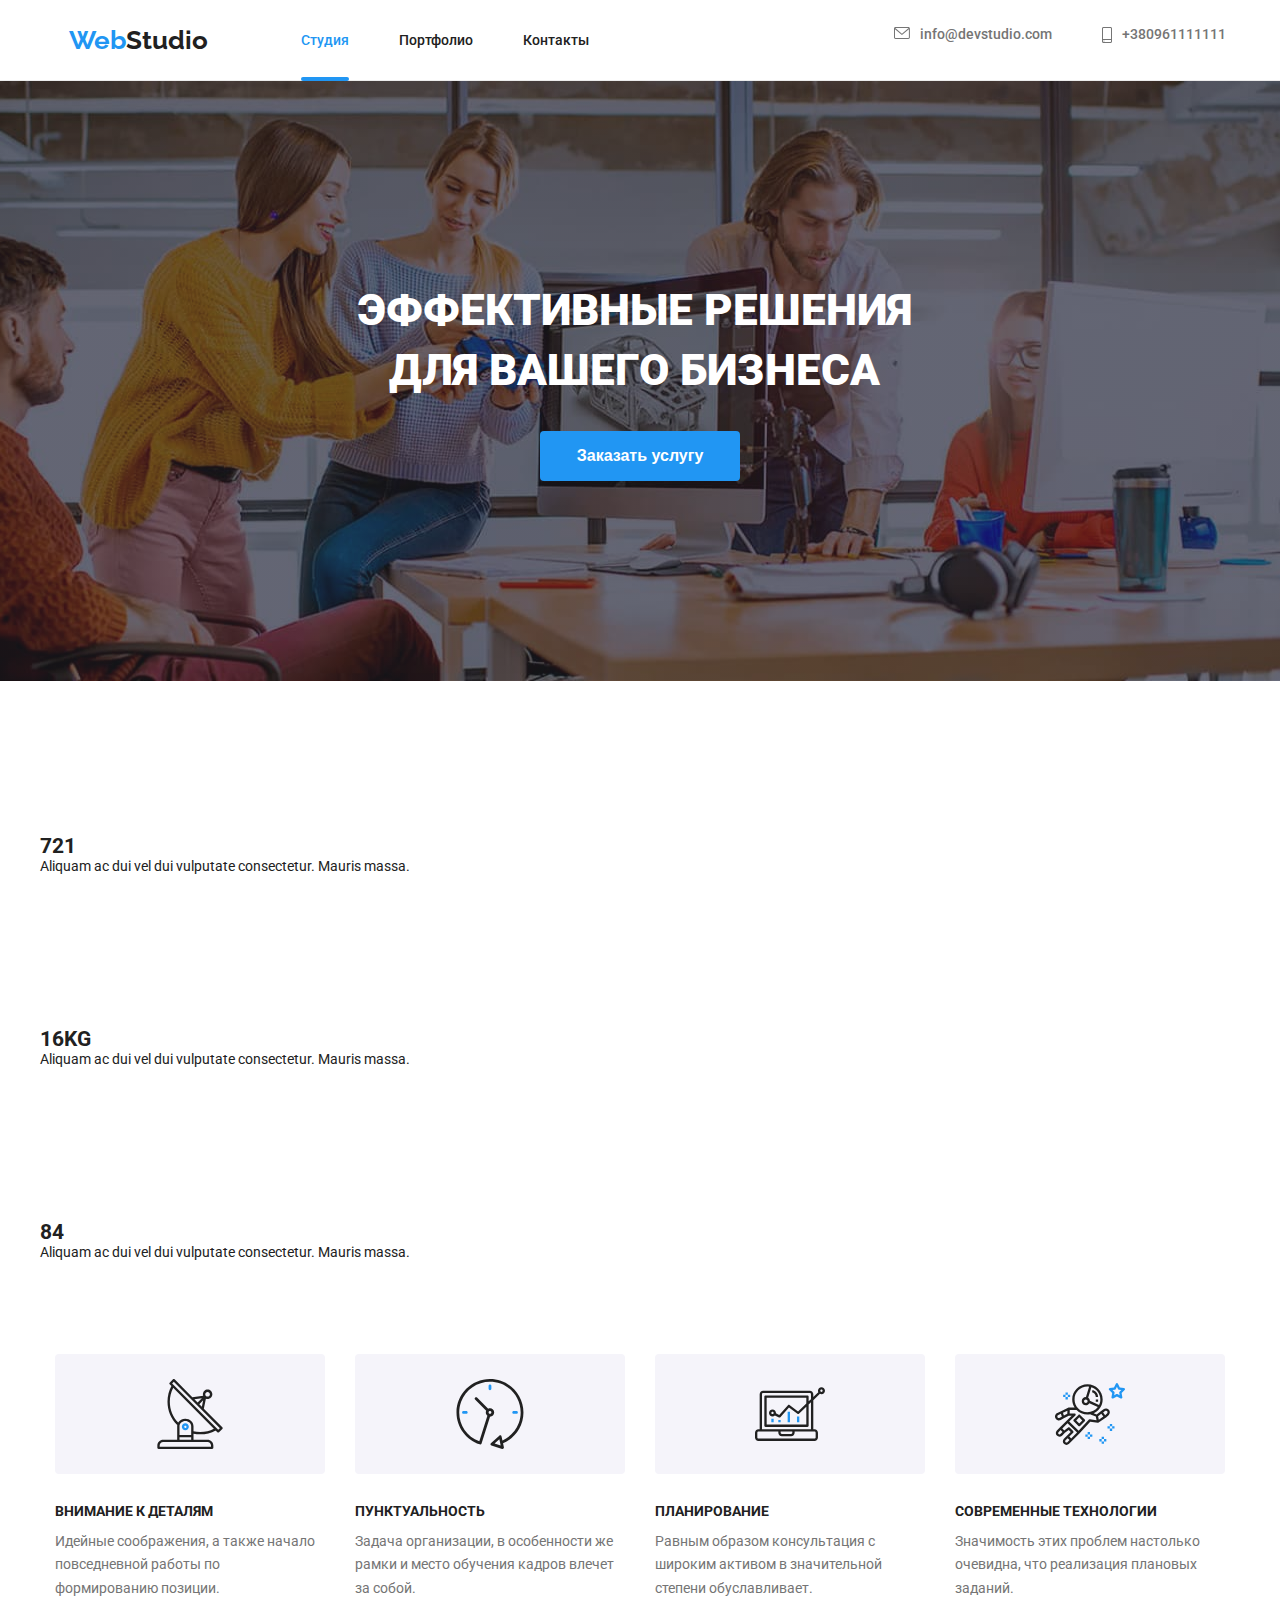
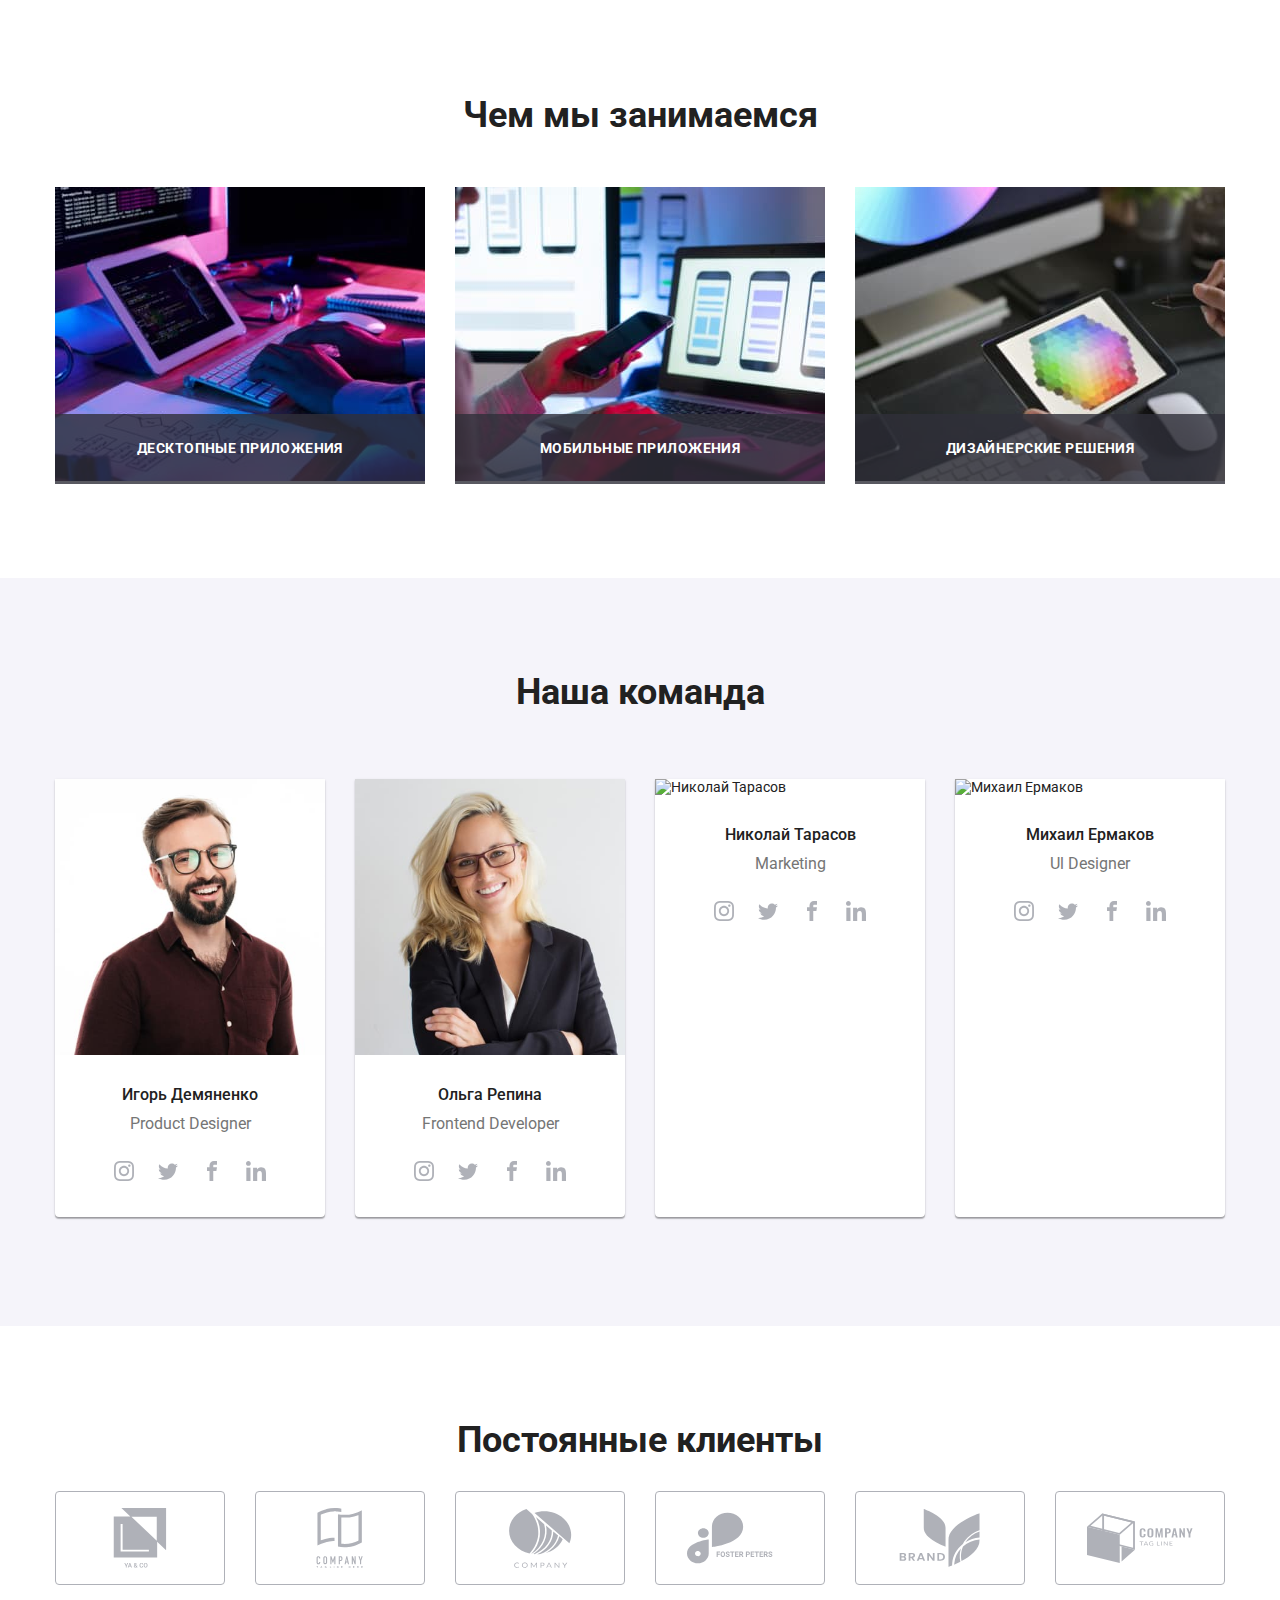
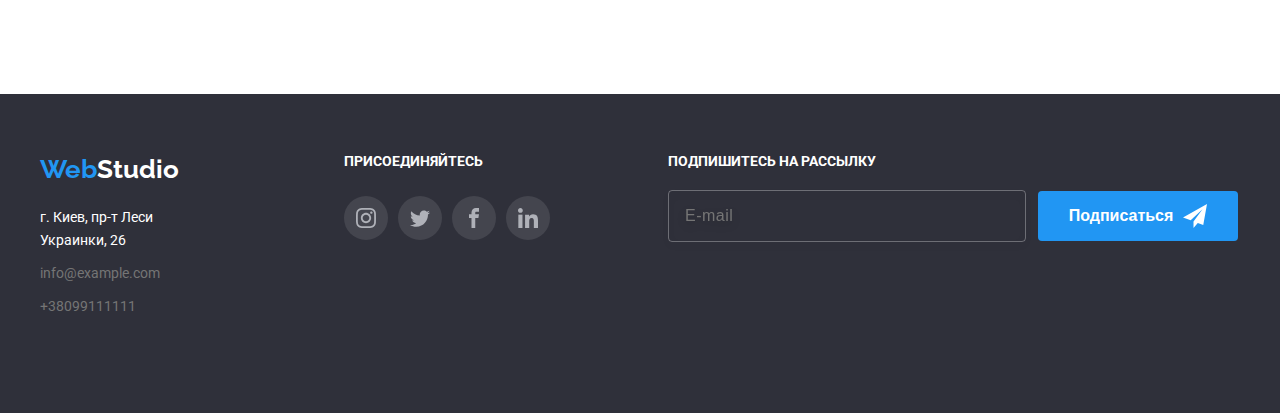
==== commit 36ccd59f: "11" ====
--- a/index.html
+++ b/index.html
@@ -22,11 +22,11 @@
                 </a>
                 <ul class="submenu">
                     <li class="submenu__bar">
-                        <a href="https://nikokomp.github.io/goit-markup-hw-07/" class="submenu__link mark">Студия
+                        <a href="https://nikokomp.github.io/goit-markup-hw-08/" class="submenu__link mark">Студия
                         </a>
                     </li>
                     <li class="submenu__bar">
-                        <a href="https://nikokomp.github.io/goit-markup-hw-07/portfolio.html" class="submenu__link">Портфолио
+                        <a href="https://nikokomp.github.io/goit-markup-hw-08/portfolio.html" class="submenu__link">Портфолио
                         </a>
                     </li>
                     <li class="submenu__bar"><a href="/Контакты" class="submenu__link">Контакты</a></li>
@@ -34,6 +34,7 @@
             </nav>
 
          <div class="feedback">
+             <ul class="nav-link-items">
                 <li class="feedback__contacts">  
                     <a href="mailto:https://info@devstudio.com" class="feedback__link" title="info@devstudio.com">
                         <svg width="16" height="12" class="feedback__icon1">
@@ -63,63 +64,7 @@
 
 
 
-            <div class="backdrop is-hidden" data-menu>
-               <div class="mobile">
-                <div class="container-mobile">
-                    <div class="mob__menu__top">
-                <button type="button" class="mobile__button-close" data-menu-close>
-                <svg width="19" height="19" >
-                    <use href="image/symbol-defs-close.svg#icon-close_24px"></use>
-                </svg>
-                </button>
-                <ul class="mobile__submenu">
-                    <li class="mobile__submenu__bar">
-                        <a href="https://nikokomp.github.io/goit-markup-hw-07/" class="  mobile__submenu__link marker">Студия
-                        </a>
-                    </li>
-                    <li class="mobile__submenu__bar">
-                        <a href="https://nikokomp.github.io/goit-markup-hw-07/portfolio.html"
-                            class="mobile__submenu__link">Портфолио
-                        </a>
-                    </li>
-                     <li class="mobile__submenu__bar"><a href="/Контакты" class="mobile__submenu__link">Контакты</a></li>
-                </ul>
-                </div>
-                <div class="mob__menu__bottom">
-                <ul class="mobile-feedback">
-                <li class="mobile__feedback__contacts">
-                    <a href="tel:+380961111111" class="mobile__feedback__phone">
-                           +380961111111
-                    </a>
-                </li>
-              
-                <li class="mobile__feedback__contacts">
-                    <a href="mailto:https://info@devstudio.com" class="mobile__feedback__link" title="info@devstudio.com">
-                
-                        info@devstudio.com
-                    </a>
-                </li>
-                </ul>
-                <ul class="mobile__social">
-                    <li class="mobile__social__link">
-                        <a class="mobile_social_network" href="https://www.instagram.com/" target="blank">Instagram</a>
-                    </li>
-                    <li class="mobile__social__link">
-                        <a class="mobile_social_network" href="https://www.twitter.com/" target="blank">Twitter</a>
-                    </li>
-                    <li class="mobile__social__link">
-                        <a class="mobile_social_network" href="https://www.facebook.com/" target="blank">Facebook</a>
-
-                    </li>
-                    <li class="mobile__social__link">
-                        <a class="mobile_social_network" href="https://www.linkedin.com/" target="blank">Linkedin</a>
-
-                    </li>
-                </ul>
-                </div>
-            </div>
-        </div>
-        </div>
+          
     </header>
      <main> 
         <!-- slogan -->
@@ -132,6 +77,35 @@
         </section> 
   
 
+<!--IceCream_Advantage-->
+<section>
+    <div class="container adv">
+        <div class="adv__first">
+        <img src="#" alt="">
+        <svg>
+
+        </svg>
+        <h2>721</h2>
+        <p>Aliquam ac dui vel dui vulputate consectetur. Mauris massa.</p>
+    </div>
+    <div class="adv__second">
+        <img src="#" alt="">
+        <svg>
+
+        </svg>
+        <h2>16KG</h2>
+        <p>Aliquam ac dui vel dui vulputate consectetur. Mauris massa.</p>
+    </div>
+    <div class="adv__third">
+        <img src="#" alt="">
+        <svg>
+
+        </svg>
+        <h2>84</h2>
+        <p>Aliquam ac dui vel dui vulputate consectetur. Mauris massa.</p>
+    </div>
+    </div>
+</section>
 
 
  <!-- Our advantage -->
@@ -217,16 +191,16 @@
             <h2 class="team"> Наша команда</h2>
             <ul class="team__list">
                 <li class="team__card">
-                  
-                        <img  srcset="./image/team1-mob-1x.jpg 1x, 
-                                ./image/team1-mob-2x.jpg 2x"
-                                 srcset="./image/team1-tab-1x.jpg 1x, 
-                                ./image/team1-tab-2x.jpg 2x"
-                                 srcset="./image/team1-desk-1x.jpg 1x, 
+                    <img 
+                         srcset="./image/team1-mob-1x.jpg 1x, 
+                                ./image/team1-mob-2x.jpg 2x,
+                                ./image/team1-tab-1x.jpg 1x, 
+                                ./image/team1-tab-2x.jpg 2x,
+                                 ./image/team1-desk-1x.jpg 1x, 
                                 ./image/team1-desk-2x.jpg 2x"
-                        class="team__photo" alt="Игорь Демяненко">
-                
-                   
+                                src="./image/team1-mob-1x.jpg"
+                        class="team__photo" alt="Игорь Демяненко"
+                        >
                     <div class="team__text">
                     <h3 class="team__name">Игорь Демяненко</h3>
                     <p class="team__post">Product Designer</p>
@@ -265,12 +239,12 @@
                 <li class="team__card">
                     <img 
                     srcset="./image/team2-mob-1x.jpg 1x, 
-                                ./image/team2-mob-2x.jpg 2x"
-                                 srcset="./image/team2-tab-1x.jpg 1x, 
-                                ./image/team2-tab-2x.jpg 2x"
-                                 srcset="./image/team2-desk-1x.jpg 1x, 
+                                ./image/team2-mob-2x.jpg 2x
+                                 ./image/team2-tab-1x.jpg 1x, 
+                                ./image/team2-tab-2x.jpg 2x,
+                                 ./image/team2-desk-1x.jpg 1x, 
                                 ./image/team2-desk-2x.jpg 2x"
-                                src="image/photo2.jpg" 
+                                src="./image/team2-mob-1x.jpg"
                                 class="team__photo"  
                                 alt="Ольга Репина">
                     <div class="team__text">
@@ -310,12 +284,12 @@
                 </li>
                 <li class="team__card">
                     <img  srcset="./image/team3-mob-1x.jpg 1x, 
-                                ./image/team3-mob-2x.jpg 2x"
-                                 srcset="./image/team3-tab-1x.jpg 1x, 
-                                ./image/team3-tab-2x.jpg 2x"
-                                 srcset="./image/team3-desk-1x.jpg 1x, 
+                                ./image/team3-mob-2x.jpg 2x
+                                 ./image/team3-tab-1x.jpg 1x, 
+                                ./image/team3-tab-2x.jpg 2x
+                                ./image/team3-desk-1x.jpg 1x, 
                                 ./image/team3-desk-2x.jpg 2x"
-                    src="image/photo3.jpg" 
+                                src="./image/team3-mob-1x.jpg"
                     class="team__photo" 
                     alt="Николай Тарасов">
                     <div class="team__text">
@@ -355,12 +329,12 @@
                 </li>
                 <li class="team__card ">
                     <img srcset="./image/team4-mob-1x.jpg 1x, 
-                                ./image/team4-mob-2x.jpg 2x"
-                                 srcset="./image/team4-tab-1x.jpg 1x, 
-                                ./image/team4-tab-2x.jpg 2x"
-                                 srcset="./image/team4-desk-1x.jpg 1x, 
+                                ./image/team4-mob-2x.jpg 2x
+                                 ./image/team4-tab-1x.jpg 1x, 
+                                ./image/team4-tab-2x.jpg 2x
+                                 ./image/team4-desk-1x.jpg 1x, 
                                 ./image/team4-desk-2x.jpg 2x"
-                    src="image/photo4.jpg" 
+                    src="./image/team4-mob-1x.jpg" 
                     class="team__photo" 
                     alt="Михаил Ермаков">
                     <div class="team__text">
@@ -557,7 +531,7 @@
                 <input type="checkbox" name="agree" value="agree" class="modal__policy" id="policy-chek">
                     <label class="modal__conditions-text" for="policy-chek">
             
-                        Соглашаюсь с рассылкой и принимаю &nbsp; <a href="#"> <u class="blue-text-conditions">Условия договора</u> </a>
+                        Соглашаюсь с рассылкой и принимаю <!-- &nbsp; --> <a href="#"> <u class="blue-text-conditions">Условия договора</u> </a>
                     </label>
                     <div class="button-modal-center">
                     <button type="button" class="button-modal">Отправить</button>
@@ -566,6 +540,65 @@
             </div>
         </div>
     </div>
+    <div class="backdrop is-hidden" data-menu>
+        <div class="mobile">
+            <div class="container-mobile">
+                <div class="mob__menu__top">
+                    <button type="button" class="mobile__button-close" data-menu-close>
+                        <svg width="19" height="19">
+                            <use href="image/symbol-defs-close.svg#icon-close_24px"></use>
+                        </svg>
+                    </button>
+                    <ul class="mobile__submenu">
+                        <li class="mobile__submenu__bar">
+                            <a href="https://nikokomp.github.io/goit-markup-hw-07/"
+                                class="  mobile__submenu__link marker">Студия
+                            </a>
+                        </li>
+                        <li class="mobile__submenu__bar">
+                            <a href="https://nikokomp.github.io/goit-markup-hw-07/portfolio.html"
+                                class="mobile__submenu__link">Портфолио
+                            </a>
+                        </li>
+                        <li class="mobile__submenu__bar"><a href="/Контакты" class="mobile__submenu__link">Контакты</a></li>
+                    </ul>
+                </div>
+                <div class="mob__menu__bottom">
+                    <ul class="mobile-feedback">
+                        <li class="mobile__feedback__contacts">
+                            <a href="tel:+380961111111" class="mobile__feedback__phone">
+                                +380961111111
+                            </a>
+                        </li>
+    
+                        <li class="mobile__feedback__contacts">
+                            <a href="mailto:https://info@devstudio.com" class="mobile__feedback__link"
+                                title="info@devstudio.com">
+    
+                                info@devstudio.com
+                            </a>
+                        </li>
+                    </ul>
+                    <ul class="mobile__social">
+                        <li class="mobile__social__link">
+                            <a class="mobile_social_network" href="https://www.instagram.com/" target="blank">Instagram</a>
+                        </li>
+                        <li class="mobile__social__link">
+                            <a class="mobile_social_network" href="https://www.twitter.com/" target="blank">Twitter</a>
+                        </li>
+                        <li class="mobile__social__link">
+                            <a class="mobile_social_network" href="https://www.facebook.com/" target="blank">Facebook</a>
+    
+                        </li>
+                        <li class="mobile__social__link">
+                            <a class="mobile_social_network" href="https://www.linkedin.com/" target="blank">Linkedin</a>
+    
+                        </li>
+                    </ul>
+                </div>
+            </div>
+        </div>
+    </div>
     <script src="./js/modal.js"></script>
     <script src="./js/menu.js"></script>
 </body>
--- a/css/main.min.css
+++ b/css/main.min.css
@@ -1,2 +1,2 @@
-:root{--brand-color: #2f303a;--button-color: #2196f3;--text-primary: #212121;--sup-head-color: #ffffff;--text-secondary-color: #757575;--secondar-button-color: #f5f4fa;--primary-fonts: Roboto}a{text-decoration:none}*{list-style:none;margin:0;padding:0;border:0}.container{margin-left:auto;margin-right:auto;width:100%}@media screen and (min-width: 480px){.container{width:480px}}@media screen and (min-width: 768px){.container{width:768px}}@media screen and (min-width: 1200px){.container{width:1200px}}.section{padding-top:94px;padding-bottom:94px;background-color:var(--sup-head-color);width:100%}body{font-family:var(--primary-fonts),sans-serif;font-size:14px;letter-spacing:0.03;color:var(--text-primary)}.header{position:relative;border-bottom:1px solid #ececec}.navigation-list{display:-webkit-box;display:-webkit-flex;display:-ms-flexbox;display:flex;-webkit-align-content:flex-start;-ms-flex-line-pack:start;align-content:flex-start;-webkit-box-align:center;-webkit-align-items:center;-ms-flex-align:center;align-items:center;-webkit-box-pack:justify;-webkit-justify-content:space-between;-ms-flex-pack:justify;justify-content:space-between}@media screen and (min-width: 768px){.navigation-list{-webkit-box-pack:center;-webkit-justify-content:center;-ms-flex-pack:center;justify-content:center}}.mobile__button{cursor:pointer;position:relative;display:-webkit-inline-box;display:-webkit-inline-flex;display:-ms-inline-flexbox;display:inline-flex;border:none;background-color:transparent;padding:12px 8px;margin-right:15px}@media screen and (min-width: 767px){.mobile__button{display:none}}.burger-btn{background-color:unset;border:unset;padding:unset;line-height:0;fill:currentColor;-webkit-transition:fill 250ms cubic-bezier(0.4, 0, 0.2, 1);-o-transition:fill 250ms cubic-bezier(0.4, 0, 0.2, 1);transition:fill 250ms cubic-bezier(0.4, 0, 0.2, 1)}.mobile{background-color:white;width:480px;height:768px;top:0;left:0;position:fixed}.mobile__submenu{margin-top:8px;padding-left:40px}.mobile__button-close{cursor:pointer;display:block;margin-left:auto;margin-top:21px;margin-right:25px;background-color:white}.mobile__button-close:hover,.mobile__button-close:focus{color:var(--button-color)}.mobile__submenu__bar{text-align:start;padding-bottom:35px}.mobile__submenu__bar:last-child{padding-bottom:0}.mobile__submenu__bar:hover,.mobile__submenu__bar:focus{color:var(--button-color)}.mobile__submenu__link{font-family:Roboto;font-style:normal;font-weight:500;font-size:40px;line-height:47px;text-align:center;letter-spacing:0.02em;color:#212121;padding-bottom:20px}.mobile-feedback{padding-left:40px;margin-bottom:64px}.mobile__feedback__contacts{padding-bottom:32px}.mobile__feedback__contacts:last-child{padding-bottom:0}.mobile__feedback__phone{font-family:Roboto;font-style:normal;font-weight:500;font-size:34px;line-height:40px;letter-spacing:0.02em;color:#2196f3;margin-bottom:32px;padding-bottom:10px}.mobile__feedback__link{font-family:Roboto;font-style:normal;font-weight:500;font-size:24px;line-height:28px;letter-spacing:0.02em;color:#757575}.mobile__social{display:-webkit-box;display:-webkit-flex;display:-ms-flexbox;display:flex;-webkit-box-pack:start;-webkit-justify-content:start;-ms-flex-pack:start;justify-content:start;-webkit-box-align:center;-webkit-align-items:center;-ms-flex-align:center;align-items:center;padding-bottom:48px;padding-left:30px}.mobile__social__link{padding-right:10px;padding-left:10px;border-right:1px solid rgba(33,33,33,0.2)}.mobile__social__link:last-child{border-right:none}.mobile_social_network{font-family:Roboto;font-style:normal;font-weight:500;font-size:18px;line-height:22px;letter-spacing:0.02em;color:#2196f3}.container-mobile{max-width:480px;height:100%;display:-webkit-box;display:-webkit-flex;display:-ms-flexbox;display:flex;-webkit-box-orient:vertical;-webkit-box-direction:normal;-webkit-flex-direction:column;-ms-flex-direction:column;flex-direction:column}.mob__menu__bottom{margin-top:auto}.logo{display:-webkit-box;display:-webkit-flex;display:-ms-flexbox;display:flex;-webkit-box-align:center;-webkit-align-items:center;-ms-flex-align:center;align-items:center;-webkit-box-pack:right;-webkit-justify-content:right;-ms-flex-pack:right;justify-content:right;height:60px;padding-left:15px}@media screen and (min-width: 768px){.logo{height:80px}}.logo__image{color:var(--button-color);font-family:Raleway;font-style:normal;font-weight:bold;font-size:24px;line-height:1.2}@media screen and (min-width: 1200px){.logo__image{font-size:26px;line-height:1.16}}.logo__image-part2{font-family:Raleway;font-style:normal;font-weight:bold;font-size:26px;line-height:1.2;color:var(--text-primary)}@media screen and (min-width: 1200px){.logo__image-part2{font-size:26px;line-height:1.16}}.footer__logo-image{display:inline-block;margin-bottom:20px;color:var(--button-color);font-family:Raleway;font-style:normal;font-weight:bold;font-size:26px;line-height:1.2}.footer__logo-im-part{color:var(--sup-head-color)}.submenu{display:none}@media screen and (min-width: 767px){.submenu{display:-webkit-box;display:-webkit-flex;display:-ms-flexbox;display:flex;margin-right:84px;margin-left:88px}}@media screen and (min-width: 1200px){.submenu{margin-right:305px;margin-left:93px}}.submenu :last-child{padding-right:0}.submenu__bar{display:block;padding-right:50px}.submenu__link{display:block;padding-top:32px;padding-bottom:32px;color:var(--text-primary);font-weight:500;font-size:14px;line-height:1.15;-webkit-transition-property:color;-o-transition-property:color;transition-property:color;-webkit-transition-duration:250ms;-o-transition-duration:250ms;transition-duration:250ms;-webkit-transition-timing-function:cubic-bezier(0.4, 0, 0.2, 1);-o-transition-timing-function:cubic-bezier(0.4, 0, 0.2, 1);transition-timing-function:cubic-bezier(0.4, 0, 0.2, 1);-webkit-transition-delay:0;-o-transition-delay:0;transition-delay:0}.submenu__link:hover,.submenu__link:focus{color:var(--button-color)}.mark{position:relative;color:var(--button-color)}.mark::after{content:"";position:absolute;bottom:-1px;left:0;-webkit-border-radius:2px;border-radius:2px;width:100%;height:4px;background-color:var(--button-color)}.marker{color:var(--button-color)}.feedback{display:none}@media screen and (min-width: 768px){.feedback{display:-webkit-box;display:-webkit-flex;display:-ms-flexbox;display:flex;-webkit-flex-wrap:wrap;-ms-flex-wrap:wrap;flex-wrap:wrap}}@media screen and (min-width: 1200px){.feedback{-webkit-box-align:center;-webkit-align-items:center;-ms-flex-align:center;align-items:center}}.feedback__icon1{fill:currentColor;margin-right:10px;vertical-align:middle}.feedback__icon1:hover{fill:var(--button-color)}.feedback__contacts{display:-webkit-box;display:-webkit-flex;display:-ms-flexbox;display:flex;-webkit-box-align:center;-webkit-align-items:center;-ms-flex-align:center;align-items:center}@media screen and (min-width: 1200px){.feedback__contacts{margin-right:50px}.feedback__contacts:last-child{margin:0}}.feedback__link{display:-webkit-box;display:-webkit-flex;display:-ms-flexbox;display:flex;color:var(--text-secondary-color);font-size:14px;line-height:1.14;font-weight:500;padding-top:32px;padding-bottom:32px;-webkit-transition-property:color;-o-transition-property:color;transition-property:color;-webkit-transition-duration:250ms;-o-transition-duration:250ms;transition-duration:250ms;-webkit-transition-timing-function:cubic-bezier(0.4, 0, 0.2, 1);-o-transition-timing-function:cubic-bezier(0.4, 0, 0.2, 1);transition-timing-function:cubic-bezier(0.4, 0, 0.2, 1);-webkit-transition-delay:0;-o-transition-delay:0;transition-delay:0}.feedback__link:hover,.feedback__link:focus{color:var(--button-color)}@media screen and (min-width: 767px){.feedback__link{padding-top:0px;padding-bottom:0px;margin-bottom:10px}}.slogan__title{margin-bottom:30px;white-space:pre;color:var(--sup-head-color);font-weight:900;font-size:26px;line-height:1.36;text-align:center}@media screen and (min-width: 767px){.slogan__title{font-size:44px}}.slogan__button{cursor:pointer;width:200px;height:50px;background:var(--button-color);font-weight:bold;font-size:16px;line-height:1.87;color:var(--sup-head-color);-webkit-border-radius:4px;border-radius:4px}.slogan{background-image:-webkit-gradient(linear, left top, left bottom, from(rgba(47,48,58,0.4)), to(rgba(47,48,58,0.4))),url(../../image/hero-mob-1x.jpg);background-image:-webkit-linear-gradient(rgba(47,48,58,0.4), rgba(47,48,58,0.4)),url(../../image/hero-mob-1x.jpg);background-image:-o-linear-gradient(rgba(47,48,58,0.4), rgba(47,48,58,0.4)),url(../../image/hero-mob-1x.jpg);background-image:linear-gradient(rgba(47,48,58,0.4), rgba(47,48,58,0.4)),url(../../image/hero-mob-1x.jpg);background-repeat:no-repeat;background-position:center;-webkit-background-size:cover;background-size:cover;text-align:center;padding:188px 0;margin-left:auto;margin-right:auto}@media (min-device-pixel-ratio: 2), (-webkit-min-device-pixel-ratio: 2), (-o-min-device-pixel-ratio: 2/1), (min-resolution: 192dpi), (min-resolution: 2dppx){.slogan{background-image:-webkit-gradient(linear, left top, left bottom, from(rgba(47,48,58,0.4)), to(rgba(47,48,58,0.4))),url(../image/hero-mob-2x.jpg);background-image:-webkit-linear-gradient(rgba(47,48,58,0.4), rgba(47,48,58,0.4)),url(../image/hero-mob-2x.jpg);background-image:-o-linear-gradient(rgba(47,48,58,0.4), rgba(47,48,58,0.4)),url(../image/hero-mob-2x.jpg);background-image:linear-gradient(rgba(47,48,58,0.4), rgba(47,48,58,0.4)),url(../image/hero-mob-2x.jpg)}}@media screen and (min-width: 767px){.slogan{background-image:-webkit-gradient(linear, left top, left bottom, from(rgba(47,48,58,0.4)), to(rgba(47,48,58,0.4))),url(../image/hero-tab-1x.jpg);background-image:-webkit-linear-gradient(rgba(47,48,58,0.4), rgba(47,48,58,0.4)),url(../image/hero-tab-1x.jpg);background-image:-o-linear-gradient(rgba(47,48,58,0.4), rgba(47,48,58,0.4)),url(../image/hero-tab-1x.jpg);background-image:linear-gradient(rgba(47,48,58,0.4), rgba(47,48,58,0.4)),url(../image/hero-tab-1x.jpg);max-width:1600px;background-repeat:no-repeat;background-position:center;margin:auto;-webkit-background-size:cover;background-size:cover;text-align:center;padding-top:200px;padding-bottom:200px}}@media screen and (min-width: 767px) and (min-device-pixel-ratio: 2), screen and (min-width: 767px) and (-webkit-min-device-pixel-ratio: 2), screen and (min-width: 767px) and (-o-min-device-pixel-ratio: 2/1), screen and (min-width: 767px) and (min-resolution: 192dpi), screen and (min-width: 767px) and (min-resolution: 2dppx){.slogan{background-image:-webkit-gradient(linear, left top, left bottom, from(rgba(47,48,58,0.4)), to(rgba(47,48,58,0.4))),url(../image/hero-tab-2x.jpg);background-image:-webkit-linear-gradient(rgba(47,48,58,0.4), rgba(47,48,58,0.4)),url(../image/hero-tab-2x.jpg);background-image:-o-linear-gradient(rgba(47,48,58,0.4), rgba(47,48,58,0.4)),url(../image/hero-tab-2x.jpg);background-image:linear-gradient(rgba(47,48,58,0.4), rgba(47,48,58,0.4)),url(../image/hero-tab-2x.jpg)}}@media screen and (min-width: 1200px){.slogan{background-image:-webkit-gradient(linear, left top, left bottom, from(rgba(47,48,58,0.4)), to(rgba(47,48,58,0.4))),url(../../image/hero-desk-1x.jpg);background-image:-webkit-linear-gradient(rgba(47,48,58,0.4), rgba(47,48,58,0.4)),url(../../image/hero-desk-1x.jpg);background-image:-o-linear-gradient(rgba(47,48,58,0.4), rgba(47,48,58,0.4)),url(../../image/hero-desk-1x.jpg);background-image:linear-gradient(rgba(47,48,58,0.4), rgba(47,48,58,0.4)),url(../../image/hero-desk-1x.jpg);background-repeat:no-repeat;background-position:center;-webkit-background-size:cover;background-size:cover;text-align:center;padding-top:200px;padding-bottom:200px}}@media screen and (min-width: 1200px) and (min-device-pixel-ratio: 2), screen and (min-width: 1200px) and (-webkit-min-device-pixel-ratio: 2), screen and (min-width: 1200px) and (-o-min-device-pixel-ratio: 2/1), screen and (min-width: 1200px) and (min-resolution: 192dpi), screen and (min-width: 1200px) and (min-resolution: 2dppx){.slogan{background-image:-webkit-gradient(linear, left top, left bottom, from(rgba(47,48,58,0.4)), to(rgba(47,48,58,0.4))),url(../image/hero-desk-2x.jpg);background-image:-webkit-linear-gradient(rgba(47,48,58,0.4), rgba(47,48,58,0.4)),url(../image/hero-desk-2x.jpg);background-image:-o-linear-gradient(rgba(47,48,58,0.4), rgba(47,48,58,0.4)),url(../image/hero-desk-2x.jpg);background-image:linear-gradient(rgba(47,48,58,0.4), rgba(47,48,58,0.4)),url(../image/hero-desk-2x.jpg)}}.advantage-section{padding-top:60px}@media screen and (min-width: 767px){.advantage-section{padding-top:94px;padding-bottom:0px}}.advantage{padding-left:15px;padding-right:15px;margin-left:auto;margin-right:auto}@media screen and (min-width: 768px){.advantage{display:-webkit-box;display:-webkit-flex;display:-ms-flexbox;display:flex;-webkit-box-align:center;-webkit-align-items:center;-ms-flex-align:center;align-items:center;-webkit-box-pack:center;-webkit-justify-content:center;-ms-flex-pack:center;justify-content:center;width:768px;-webkit-flex-wrap:wrap;-ms-flex-wrap:wrap;flex-wrap:wrap;margin-bottom:60px}}@media screen and (min-width: 1200px){.advantage{display:-webkit-box;display:-webkit-flex;display:-ms-flexbox;display:flex;margin-bottom:0px;-webkit-box-align:center;-webkit-align-items:center;-ms-flex-align:center;align-items:center;-webkit-box-pack:center;-webkit-justify-content:center;-ms-flex-pack:center;justify-content:center;width:1200px}}.advantage__list{margin-bottom:30px}@media screen and (min-width: 768px){.advantage__list{margin-right:30px;margin-bottom:0}}.advantage__picture{display:-webkit-box;display:-webkit-flex;display:-ms-flexbox;display:flex;margin-bottom:30px;padding:25px 192px;-webkit-border-radius:4px;border-radius:4px;background-color:var(--secondar-button-color);width:70px;height:70px;position:relative}@media screen and (min-width: 768px){.advantage__picture{display:-webkit-box;display:-webkit-flex;display:-ms-flexbox;display:flex;-webkit-box-pack:justify;-webkit-justify-content:space-between;-ms-flex-pack:justify;justify-content:space-between;width:70px;height:70px;margin-bottom:30px;padding:25px 140px;-webkit-border-radius:4px;border-radius:4px;background-color:var(--secondar-button-color)}}@media screen and (min-width: 1200px){.advantage__picture{display:-webkit-box;display:-webkit-flex;display:-ms-flexbox;display:flex;-webkit-box-pack:justify;-webkit-justify-content:space-between;-ms-flex-pack:justify;justify-content:space-between;width:70px;height:70px;margin-bottom:30px;padding:25px 100px;-webkit-border-radius:4px;border-radius:4px;background-color:var(--secondar-button-color)}}.advantage__title{font-weight:bold;font-size:14px;line-height:1.14;margin-bottom:10px;text-align:center}@media screen and (min-width: 767px){.advantage__title{font-weight:bold;font-size:14px;line-height:1.14;margin-bottom:10px;text-align:start}}.advantage__subtitle{color:var(--text-secondary-color);font-size:14px;line-height:1.7}@media screen and (min-width: 767px){.advantage__subtitle{width:270px;color:var(--text-secondary-color);font-size:14px;line-height:1.7}}.doing{text-align:center;font-size:36px;line-height:1.16;font-weight:bold;padding-bottom:50px}.doing__list{display:-webkit-box;display:-webkit-flex;display:-ms-flexbox;display:flex;-webkit-box-pack:center;-webkit-justify-content:center;-ms-flex-pack:center;justify-content:center}.doing__table{padding:auto;margin-right:30px;position:relative}.doing__table:last-child{margin-right:0px}.doing__title{position:absolute;bottom:0px;width:370px;height:70px;background-color:rgba(47,48,58,0.8)}.doing__title>p{text-align:center;font-weight:bold;font-size:14px;line-height:1.14;text-align:center;letter-spacing:0.03em;text-transform:uppercase;padding:27px 82px;color:#ffffff}.doing_img-doing{width:370px}@media screen and (max-width: 767px){.doing-section{display:none}}@media screen and (max-width: 1199px){.doing-section{display:none}}.our-team-section{background-color:#f5f4fa;-webkit-background-size:cover;background-size:cover;margin-left:auto;margin-right:auto}.team{font-size:36px;line-height:1.16;font-weight:bold;text-align:center;padding-bottom:50px}.team__list{padding-left:15px;padding-right:15px}@media screen and (min-width: 768px){.team__list{display:-webkit-box;display:-webkit-flex;display:-ms-flexbox;display:flex;-webkit-flex-wrap:wrap;-ms-flex-wrap:wrap;flex-wrap:wrap}}@media screen and (min-width: 1200px){.team__list{display:-webkit-box;display:-webkit-flex;display:-ms-flexbox;display:flex;padding-left:0px;padding-right:0px}}.team__card{background-color:var(--sup-head-color);-webkit-box-shadow:0px 1px 3px rgba(0,0,0,0.12),0px 1px 1px rgba(0,0,0,0.14),0px 2px 1px rgba(0,0,0,0.2);box-shadow:0px 1px 3px rgba(0,0,0,0.12),0px 1px 1px rgba(0,0,0,0.14),0px 2px 1px rgba(0,0,0,0.2);-webkit-border-radius:0px 0px 4px 4px;border-radius:0px 0px 4px 4px;margin-bottom:30px;width:100%}@media screen and (min-width: 768px){.team__card{width:-webkit-calc((100% - 2 * 30px) / 2);width:calc((100% - 2 * 30px) / 2);margin:15px}}@media screen and (min-width: 1200px){.team__card{width:270px}}.team__card:last-child{margin-right:0px}.team__photo{display:block;width:100%;padding-bottom:30px}.team__name{padding-bottom:10px;text-align:center;font-weight:500;font-size:16px;line-height:1.19;color:var(--text-primary)}.team__post{text-align:center;color:var(--text-secondary-color);font-size:16px;line-height:1.19}.social__item :hover,.social__item :focus{background-color:var(--button-color)}.social__item :hover .social__icon,.social__item :focus .social__icon{fill:white}.social{display:-webkit-box;display:-webkit-flex;display:-ms-flexbox;display:flex;-webkit-box-orient:horizontal;-webkit-box-direction:normal;-webkit-flex-direction:row;-ms-flex-direction:row;flex-direction:row;-webkit-box-pack:center;-webkit-justify-content:center;-ms-flex-pack:center;justify-content:center;padding-bottom:24px;padding-top:16px}.social__icon{width:20px;height:20px;color:#afb1b8;fill:currentColor;-webkit-transition-property:fill;-o-transition-property:fill;transition-property:fill;-webkit-transition-duration:250ms;-o-transition-duration:250ms;transition-duration:250ms;-webkit-transition-timing-function:cubic-bezier(0.4, 0, 0.2, 1);-o-transition-timing-function:cubic-bezier(0.4, 0, 0.2, 1);transition-timing-function:cubic-bezier(0.4, 0, 0.2, 1);-webkit-transition-delay:0;-o-transition-delay:0;transition-delay:0}.social__link{display:-webkit-box;display:-webkit-flex;display:-ms-flexbox;display:flex;-webkit-box-pack:center;-webkit-justify-content:center;-ms-flex-pack:center;justify-content:center;-webkit-box-align:center;-webkit-align-items:center;-ms-flex-align:center;align-items:center;width:44px;height:44px;-webkit-border-radius:50%;border-radius:50%;-webkit-transition-property:background-color;-o-transition-property:background-color;transition-property:background-color;-webkit-transition-duration:250ms;-o-transition-duration:250ms;transition-duration:250ms;-webkit-transition-timing-function:cubic-bezier(0.4, 0, 0.2, 1);-o-transition-timing-function:cubic-bezier(0.4, 0, 0.2, 1);transition-timing-function:cubic-bezier(0.4, 0, 0.2, 1);-webkit-transition-delay:0;-o-transition-delay:0;transition-delay:0}.img{display:block;max-width:100%;height:auto}.clients{text-align:center;font-size:36px;line-height:1.16;font-weight:bold;padding-bottom:15px}.client__list{display:-webkit-box;display:-webkit-flex;display:-ms-flexbox;display:flex;-webkit-flex-wrap:wrap;-ms-flex-wrap:wrap;flex-wrap:wrap;-webkit-box-pack:center;-webkit-justify-content:center;-ms-flex-pack:center;justify-content:center}@media screen and (min-width: 1200px){.client__list{display:-webkit-box;display:-webkit-flex;display:-ms-flexbox;display:flex;-webkit-flex-wrap:inherit;-ms-flex-wrap:inherit;flex-wrap:inherit;-webkit-box-pack:justify;-webkit-justify-content:space-between;-ms-flex-pack:justify;justify-content:space-between}}.client__list .clients__item{display:-webkit-box;display:-webkit-flex;display:-ms-flexbox;display:flex;-webkit-box-pack:center;-webkit-justify-content:center;-ms-flex-pack:center;justify-content:center;-webkit-box-align:center;-webkit-align-items:center;-ms-flex-align:center;align-items:center;color:#afb1b8;height:92px;border:1px solid;-webkit-border-radius:4px;border-radius:4px;background:#ffffff1a;-webkit-transition-property:border;-o-transition-property:border;transition-property:border;-webkit-transition-duration:250ms;-o-transition-duration:250ms;transition-duration:250ms;-webkit-transition-timing-function:cubic-bezier(0.4, 0, 0.2, 1);-o-transition-timing-function:cubic-bezier(0.4, 0, 0.2, 1);transition-timing-function:cubic-bezier(0.4, 0, 0.2, 1);-webkit-transition-delay:0;-o-transition-delay:0;transition-delay:0}.client__list .clients__card-border{width:-webkit-calc((100% - 2 * 30px) / 2);width:calc((100% - 2 * 30px) / 2);margin:15px}.client__list .clients__card-border :hover,.client__list .clients__card-border :focus{border:1px solid var(--button-color)}.client__list .clients__card-border:hover .clients__icon,.client__list .clients__card-border :focus .clients__icon{fill:var(--button-color);border:none}.client__list .clients__icon{width:106px;height:60px;fill:#afb1b8;-webkit-transition-property:fill;-o-transition-property:fill;transition-property:fill;-webkit-transition-duration:250ms;-o-transition-duration:250ms;transition-duration:250ms;-webkit-transition-timing-function:cubic-bezier(0.4, 0, 0.2, 1);-o-transition-timing-function:cubic-bezier(0.4, 0, 0.2, 1);transition-timing-function:cubic-bezier(0.4, 0, 0.2, 1);-webkit-transition-delay:0;-o-transition-delay:0;transition-delay:0}.footer{background-color:var(--brand-color);background-attachment:fixed;padding-top:60px;padding-bottom:60px}@media screen and (min-width: 1200px){.footer__box{display:-webkit-box;display:-webkit-flex;display:-ms-flexbox;display:flex}}.footer-social__join{color:var(--sup-head-color);font-style:normal;font-weight:bold;font-size:14px;line-height:1.14;text-align:center}@media screen and (min-width: 767px){.footer-social__join{color:var(--sup-head-color);font-style:normal;font-weight:bold;font-size:14px;line-height:1.14;padding-top:0px;padding-bottom:10px;text-align:start}}.social__item-footer{display:-webkit-box;display:-webkit-flex;display:-ms-flexbox;display:flex;-webkit-box-pack:center;-webkit-justify-content:center;-ms-flex-pack:center;justify-content:center;-webkit-box-align:center;-webkit-align-items:center;-ms-flex-align:center;align-items:center;width:44px;height:44px;-webkit-border-radius:50%;border-radius:50%;background-color:#ffffff1a;margin-right:10px;-webkit-transition-property:background-color;-o-transition-property:background-color;transition-property:background-color;-webkit-transition-duration:250ms;-o-transition-duration:250ms;transition-duration:250ms;-webkit-transition-timing-function:cubic-bezier(0.4, 0, 0.2, 1);-o-transition-timing-function:cubic-bezier(0.4, 0, 0.2, 1);transition-timing-function:cubic-bezier(0.4, 0, 0.2, 1);-webkit-transition-delay:0;-o-transition-delay:0;transition-delay:0}@media screen and (min-width: 768px){.tablet{display:-webkit-box;display:-webkit-flex;display:-ms-flexbox;display:flex;-webkit-box-pack:center;-webkit-justify-content:center;-ms-flex-pack:center;justify-content:center}}.box1{text-align:center;-webkit-box-pack:center;-webkit-justify-content:center;-ms-flex-pack:center;justify-content:center;margin-bottom:60px}@media screen and (min-width: 1200px){.box1{margin-right:70px;text-align:start;margin-bottom:0px}}@media screen and (min-width: 768px){.box1{margin-right:165px;margin-bottom:25px}}.addres{font-style:normal}.addres_map-link{display:inline-block;margin-bottom:9px;color:var(--sup-head-color);font-size:14px;line-height:1.7;-webkit-transition-property:color;-o-transition-property:color;transition-property:color;-webkit-transition-duration:250ms;-o-transition-duration:250ms;transition-duration:250ms;-webkit-transition-timing-function:cubic-bezier(0.4, 0, 0.2, 1);-o-transition-timing-function:cubic-bezier(0.4, 0, 0.2, 1);transition-timing-function:cubic-bezier(0.4, 0, 0.2, 1);-webkit-transition-delay:0;-o-transition-delay:0;transition-delay:0}.addres_map-link:hover,.addres_map-link:focus{color:var(--button-color)}.addres__contacts{display:inline-block;color:var(--text-secondary-color);font-size:14px;line-height:1.7;margin-bottom:9px;-webkit-transition-property:color;-o-transition-property:color;transition-property:color;-webkit-transition-duration:250ms;-o-transition-duration:250ms;transition-duration:250ms;-webkit-transition-timing-function:cubic-bezier(0.4, 0, 0.2, 1);-o-transition-timing-function:cubic-bezier(0.4, 0, 0.2, 1);transition-timing-function:cubic-bezier(0.4, 0, 0.2, 1);-webkit-transition-delay:0;-o-transition-delay:0;transition-delay:0}.addres__contacts:hover,.addres__contacts:focus{color:var(--button-color)}.mailing-form{display:-webkit-box;display:-webkit-flex;display:-ms-flexbox;display:flex;-webkit-box-orient:vertical;-webkit-box-direction:normal;-webkit-flex-direction:column;-ms-flex-direction:column;flex-direction:column;margin-top:35px;text-align:center;padding-left:15px;padding-right:15px}@media screen and (min-width: 1200px){.mailing-form{margin-left:93px;margin-top:0;text-align:start}}.mailing-form__subscribe{display:-webkit-box;display:-webkit-flex;display:-ms-flexbox;display:flex;-webkit-box-orient:vertical;-webkit-box-direction:normal;-webkit-flex-direction:column;-ms-flex-direction:column;flex-direction:column;-webkit-box-pack:center;-webkit-justify-content:center;-ms-flex-pack:center;justify-content:center;-webkit-box-align:center;-webkit-align-items:center;-ms-flex-align:center;align-items:center}@media screen and (min-width: 1200px){.mailing-form__subscribe{display:-webkit-box;display:-webkit-flex;display:-ms-flexbox;display:flex;-webkit-box-orient:horizontal;-webkit-box-direction:normal;-webkit-flex-direction:row;-ms-flex-direction:row;flex-direction:row}}.mailing{-webkit-box-orient:horizontal;-webkit-box-direction:normal;-webkit-flex-direction:row;-ms-flex-direction:row;flex-direction:row}.mailing-form__title{color:var(--sup-head-color);font-style:normal;font-weight:bold;font-size:14px;line-height:1.14;margin-bottom:20px}.mailing-form__e-mail-window{cursor:pointer;padding:15px 16px;font-size:16px;line-height:20px;letter-spacing:0.03em;color:rgba(255,255,255,0.6);background-color:inherit;width:100%;max-width:450px;border:1px solid rgba(255,255,255,0.3);-webkit-box-sizing:border-box;box-sizing:border-box;-webkit-filter:drop-shadow(0px 4px 4px rgba(0,0,0,0.15));filter:drop-shadow(0px 4px 4px rgba(0,0,0,0.15));-webkit-border-radius:4px;border-radius:4px;margin-bottom:20px}@media screen and (min-width: 1200px){.mailing-form__e-mail-window{width:358px;margin-bottom:0}}.mailing__button{width:200px;height:50px;background:var(--button-color);font-weight:bold;font-size:16px;line-height:1.87;color:var(--sup-head-color);-webkit-border-radius:4px;border-radius:4px;display:-webkit-box;display:-webkit-flex;display:-ms-flexbox;display:flex;-webkit-box-align:center;-webkit-align-items:center;-ms-flex-align:center;align-items:center;-webkit-box-pack:center;-webkit-justify-content:center;-ms-flex-pack:center;justify-content:center}@media screen and (min-width: 1200px){.mailing__button{margin-left:12px}}.mailing__button-icon{margin-left:10px}.backdrop{width:100%;height:100%;background:rgba(0,0,0,0.2);position:fixed;top:0}.backdrop.is-hidden .modal{-webkit-transform:scale(5);-ms-transform:scale(5);transform:scale(5);-webkit-transition:-webkit-transform 1500ms cubic-bezier(0.4, 0, 0.2, 1);transition:-webkit-transform 1500ms cubic-bezier(0.4, 0, 0.2, 1);-o-transition:transform 1500ms cubic-bezier(0.4, 0, 0.2, 1);transition:transform 1500ms cubic-bezier(0.4, 0, 0.2, 1);transition:transform 1500ms cubic-bezier(0.4, 0, 0.2, 1), -webkit-transform 1500ms cubic-bezier(0.4, 0, 0.2, 1)}.modal{position:absolute;width:528px;background-color:var(--sup-head-color);top:50%;left:50%;-webkit-transform:translate(-50%, -50%);-ms-transform:translate(-50%, -50%);transform:translate(-50%, -50%)}.modal__button{cursor:pointer;border:1px solid #999999;background-color:transparent;width:30px;height:30px;-webkit-border-radius:50%;border-radius:50%;position:absolute;top:10px;right:10px;display:-webkit-box;display:-webkit-flex;display:-ms-flexbox;display:flex;-webkit-box-align:center;-webkit-align-items:center;-ms-flex-align:center;align-items:center;-webkit-box-pack:center;-webkit-justify-content:center;-ms-flex-pack:center;justify-content:center}.modal__button :hover{-webkit-transition-property:fill;-o-transition-property:fill;transition-property:fill;-webkit-transition-duration:250ms;-o-transition-duration:250ms;transition-duration:250ms;-webkit-transition-timing-function:cubic-bezier(0.4, 0, 0.2, 1);-o-transition-timing-function:cubic-bezier(0.4, 0, 0.2, 1);transition-timing-function:cubic-bezier(0.4, 0, 0.2, 1);fill:var(--button-color)}.backdrop.is-hidden{visibility:hidden;opacity:0;pointer-events:none}label{display:-webkit-box;display:-webkit-flex;display:-ms-flexbox;display:flex;-webkit-box-orient:vertical;-webkit-box-direction:normal;-webkit-flex-direction:column;-ms-flex-direction:column;flex-direction:column;margin-bottom:20px;position:relative}@media screen and (min-width: 767px){label{display:-webkit-box;display:-webkit-flex;display:-ms-flexbox;display:flex;-webkit-box-orient:vertical;-webkit-box-direction:normal;-webkit-flex-direction:column;-ms-flex-direction:column;flex-direction:column;margin-bottom:10px;position:relative}}.form{padding:40px 39px 28px 41px}.form__head{font-weight:bold;font-size:20px;line-height:1.15;text-align:center;letter-spacing:0.03em;color:#212121;margin-bottom:12px}.nameicon :focus{border:none}input{outline:none}.modal__text{font-weight:normal;font-size:12px;line-height:1.16;letter-spacing:0.01em;color:#757575;margin-bottom:4px}.input-text{height:120px;border:1px solid rgba(33,33,33,0.2);-webkit-box-sizing:border-box;box-sizing:border-box;-webkit-border-radius:4px;border-radius:4px;font-weight:normal;font-size:12px;line-height:1.16;letter-spacing:0.01em;font-family:inherit;font-size:12px;line-height:14px;padding:12px 16px}.input-text::-webkit-input-placeholder{color:rgba(117,117,117,0.5)}.input-text:-ms-input-placeholder{color:rgba(117,117,117,0.5)}.input-text::-ms-input-placeholder{color:rgba(117,117,117,0.5)}.input-text::placeholder{color:rgba(117,117,117,0.5)}.input-text:focus{-webkit-transition-property:outline;-o-transition-property:outline;transition-property:outline;-webkit-transition-duration:250ms;-o-transition-duration:250ms;transition-duration:250ms;-webkit-transition-timing-function:cubic-bezier(0.4, 0, 0.2, 1);-o-transition-timing-function:cubic-bezier(0.4, 0, 0.2, 1);transition-timing-function:cubic-bezier(0.4, 0, 0.2, 1);outline:1px solid var(--button-color)}.modal__conditions-text{display:-webkit-box;display:-webkit-flex;display:-ms-flexbox;display:flex;-webkit-box-orient:horizontal;-webkit-box-direction:normal;-webkit-flex-direction:row;-ms-flex-direction:row;flex-direction:row;-webkit-flex-wrap:wrap;-ms-flex-wrap:wrap;flex-wrap:wrap;-webkit-box-pack:center;-webkit-justify-content:center;-ms-flex-pack:center;justify-content:center;-webkit-box-align:center;-webkit-align-items:center;-ms-flex-align:center;align-items:center;font-weight:normal;font-size:14px;line-height:1.7;letter-spacing:0.03em;color:#757575;margin-top:20px}.modal__policy{position:absolute;width:1px;height:1px;margin:-1px;border:0px;padding:0px;clip:rect(0 0 0 0);overflow:hidden}.modal__conditions-text::before{content:"";width:16px;height:15px;border:1px solid #212121;-webkit-border-radius:2px;border-radius:2px;margin-right:7px}.modal__policy:checked+.modal__conditions-text::before{background-image:url(../image/svg/iconcheck.svg);background-repeat:no-repeat;-webkit-background-size:contain;background-size:contain;background-position:center;border-color:var(--button-color)}.blue-text-conditions{font-family:inherit;font-size:inherit;color:var(--button-color);margin-left:3px}.button-modal-center{display:-webkit-box;display:-webkit-flex;display:-ms-flexbox;display:flex;-webkit-box-pack:center;-webkit-justify-content:center;-ms-flex-pack:center;justify-content:center;margin-top:30px}.button-modal{cursor:pointer;width:200px;height:50px;background:var(--button-color);font-weight:bold;font-size:16px;line-height:1.87;color:var(--sup-head-color);-webkit-border-radius:4px;border-radius:4px;margin-left:12px;display:-webkit-box;display:-webkit-flex;display:-ms-flexbox;display:flex;-webkit-box-align:center;-webkit-align-items:center;-ms-flex-align:center;align-items:center;-webkit-box-pack:center;-webkit-justify-content:center;-ms-flex-pack:center;justify-content:center}.label__icon{display:block;width:12px;height:12px;position:absolute;top:55%;left:15px}.label__icon-tel{display:block;width:13px;height:13px;position:absolute;top:55%;left:15px}.label__icon-mail{display:block;width:15px;height:12px;position:absolute;top:55%;left:15px}.name__icon{padding:8px;font-family:inherit;border:1px solid rgba(33,33,33,0.2);-webkit-box-sizing:border-box;box-sizing:border-box;-webkit-border-radius:4px;border-radius:4px;padding-left:42px}.name__icon:focus{border:1px solid var(--button-color)}.name__icon:focus ~ .label__icon{-webkit-transition-property:fill;-o-transition-property:fill;transition-property:fill;-webkit-transition-duration:250ms;-o-transition-duration:250ms;transition-duration:250ms;-webkit-transition-timing-function:cubic-bezier(0.4, 0, 0.2, 1);-o-transition-timing-function:cubic-bezier(0.4, 0, 0.2, 1);transition-timing-function:cubic-bezier(0.4, 0, 0.2, 1);fill:var(--button-color)}.name__icon:focus ~ .label__icon-tel{-webkit-transition-property:fill;-o-transition-property:fill;transition-property:fill;-webkit-transition-duration:250ms;-o-transition-duration:250ms;transition-duration:250ms;-webkit-transition-timing-function:cubic-bezier(0.4, 0, 0.2, 1);-o-transition-timing-function:cubic-bezier(0.4, 0, 0.2, 1);transition-timing-function:cubic-bezier(0.4, 0, 0.2, 1);fill:var(--button-color)}.name__icon:focus ~ .label__icon-mail{-webkit-transition-property:fill;-o-transition-property:fill;transition-property:fill;-webkit-transition-duration:250ms;-o-transition-duration:250ms;transition-duration:250ms;-webkit-transition-timing-function:cubic-bezier(0.4, 0, 0.2, 1);-o-transition-timing-function:cubic-bezier(0.4, 0, 0.2, 1);transition-timing-function:cubic-bezier(0.4, 0, 0.2, 1);fill:var(--button-color)}textarea{outline:none}.button-section{padding-top:60px}.portfolio-buttons{display:-webkit-box;display:-webkit-flex;display:-ms-flexbox;display:flex;-webkit-flex-wrap:wrap;-ms-flex-wrap:wrap;flex-wrap:wrap;margin-bottom:40px;padding-left:15px;padding-right:15px}@media screen and (min-width: 768px){.portfolio-buttons{display:-webkit-box;display:-webkit-flex;display:-ms-flexbox;display:flex;-webkit-box-pack:center;-webkit-justify-content:center;-ms-flex-pack:center;justify-content:center}}.portfolio-buttons__butn{display:inline-block;margin-right:8px;-webkit-border-radius:4px;border-radius:4px;margin-bottom:15px}.portfolio-buttons__button-second{padding:6px 22px;font-family:Roboto;font-style:normal;font-weight:500;font-size:16px;line-height:1.5;cursor:pointer;background-color:var(--secondar-button-color);height:38px;-webkit-border-radius:4px;border-radius:4px;border-style:none;-webkit-transition-property:color background-color;-o-transition-property:color background-color;transition-property:color background-color;-webkit-transition-duration:250ms;-o-transition-duration:250ms;transition-duration:250ms;-webkit-transition-timing-function:cubic-bezier(0.4, 0, 0.2, 1);-o-transition-timing-function:cubic-bezier(0.4, 0, 0.2, 1);transition-timing-function:cubic-bezier(0.4, 0, 0.2, 1);-webkit-transition-delay:0;-o-transition-delay:0;transition-delay:0}.portfolio-buttons__button-second:focus,.portfolio-buttons__button-second:hover{color:var(--sup-head-color);background-color:var(--button-color)}.portfolio{display:-webkit-box;display:-webkit-flex;display:-ms-flexbox;display:flex;-webkit-box-pack:center;-webkit-justify-content:center;-ms-flex-pack:center;justify-content:center;-webkit-flex-wrap:wrap;-ms-flex-wrap:wrap;flex-wrap:wrap}@media screen and (min-width: 768px){.portfolio{-webkit-flex-wrap:wrap;-ms-flex-wrap:wrap;flex-wrap:wrap}}.portfolio__title{font-size:18px;line-height:2;color:var(--text-primary)}.portfolio__subtitle{font-size:16px;line-height:1.87;color:var(--text-secondary-color)}.portfolio__text{padding:20px 23px;background:#ffffff;border-right:1px solid #eeeeee;border-left:1px solid #eeeeee;border-bottom:1px solid #eeeeee;-webkit-box-sizing:border-box;box-sizing:border-box}.portfolio__item{width:450px;margin-bottom:30px}@media screen and (min-width: 768px){.portfolio__item{max-width:354px;width:100%;margin-right:30px}}@media screen and (min-width: 1200px){.portfolio__item{width:370px;margin-right:30px}}.portfolio__item:hover,.portfolio__item:focus{-webkit-box-shadow:0px 1px 1px rgba(0,0,0,0.12),0px 4px 4px rgba(0,0,0,0.06),1px 4px 6px rgba(0,0,0,0.16);box-shadow:0px 1px 1px rgba(0,0,0,0.12),0px 4px 4px rgba(0,0,0,0.06),1px 4px 6px rgba(0,0,0,0.16)}.portfolio__item :hover .overlay{-webkit-transform:translatey(0);-ms-transform:translatey(0);transform:translatey(0)}.portfolio__card{width:100%;position:relative;overflow:hidden}@media screen and (min-width: 768px){.portfolio__card{width:100%}}@media screen and (min-width: 1200px){.portfolio__card{width:100%}}.overlay{position:absolute;top:0;left:0;width:100%;height:100%;background-color:rgba(33,150,243,0.9);-webkit-transform:translatey(101%);-ms-transform:translatey(101%);transform:translatey(101%);-webkit-transition:-webkit-transform 250ms ease;transition:-webkit-transform 250ms ease;-o-transition:transform 250ms ease;transition:transform 250ms ease;transition:transform 250ms ease, -webkit-transform 250ms ease}.overlay>p{font-weight:normal;font-size:18px;line-height:1.55;letter-spacing:0.03em;color:#ffffff;padding:63px 24px}.portfolio__pic{display:block;height:auto;width:100%}
+:root{--brand-color: #2f303a;--button-color: #2196f3;--text-primary: #212121;--sup-head-color: #ffffff;--text-secondary-color: #757575;--secondar-button-color: #f5f4fa;--primary-fonts: Roboto}a{text-decoration:none}*{list-style:none;margin:0;padding:0;border:0}.container{margin-left:auto;margin-right:auto;width:100%}@media screen and (min-width: 480px){.container{width:480px}}@media screen and (min-width: 768px){.container{width:768px}}@media screen and (min-width: 1200px){.container{width:1200px}}.section{padding-top:94px;padding-bottom:94px;background-color:var(--sup-head-color);width:100%}body{font-family:var(--primary-fonts),sans-serif;font-size:14px;letter-spacing:0.03;color:var(--text-primary)}.header{position:relative;border-bottom:1px solid #ececec}.navigation-list{display:-webkit-box;display:-webkit-flex;display:-ms-flexbox;display:flex;-webkit-align-content:flex-start;-ms-flex-line-pack:start;align-content:flex-start;-webkit-box-align:center;-webkit-align-items:center;-ms-flex-align:center;align-items:center;-webkit-box-pack:justify;-webkit-justify-content:space-between;-ms-flex-pack:justify;justify-content:space-between}@media screen and (min-width: 768px){.navigation-list{-webkit-box-pack:center;-webkit-justify-content:center;-ms-flex-pack:center;justify-content:center}}.mobile__button{cursor:pointer;position:relative;display:-webkit-inline-box;display:-webkit-inline-flex;display:-ms-inline-flexbox;display:inline-flex;border:none;background-color:transparent;padding:12px 8px;margin-right:15px}@media screen and (min-width: 767px){.mobile__button{display:none}}.burger-btn{background-color:unset;border:unset;padding:unset;line-height:0;fill:currentColor;-webkit-transition:fill 250ms cubic-bezier(0.4, 0, 0.2, 1);-o-transition:fill 250ms cubic-bezier(0.4, 0, 0.2, 1);transition:fill 250ms cubic-bezier(0.4, 0, 0.2, 1)}.mobile{background-color:white;width:480px;height:768px;top:0;left:0;position:absolute}.mobile__submenu{margin-top:8px;padding-left:40px}.mobile__button-close{cursor:pointer;display:block;margin-left:auto;margin-top:21px;margin-right:25px;background-color:white}.mobile__button-close:hover,.mobile__button-close:focus{color:var(--button-color)}.mobile__submenu__bar{text-align:start;padding-bottom:35px}.mobile__submenu__bar:last-child{padding-bottom:0}.mobile__submenu__bar:hover,.mobile__submenu__bar:focus{color:var(--button-color)}.mobile__submenu__link{font-family:Roboto;font-style:normal;font-weight:500;font-size:40px;line-height:47px;text-align:center;letter-spacing:0.02em;color:#212121;padding-bottom:20px}.mobile-feedback{padding-left:40px;margin-bottom:64px}.mobile__feedback__contacts{padding-bottom:32px}.mobile__feedback__contacts:last-child{padding-bottom:0}.mobile__feedback__phone{font-family:Roboto;font-style:normal;font-weight:500;font-size:34px;line-height:40px;letter-spacing:0.02em;color:#2196f3;margin-bottom:32px;padding-bottom:10px}.mobile__feedback__link{font-family:Roboto;font-style:normal;font-weight:500;font-size:24px;line-height:28px;letter-spacing:0.02em;color:#757575}.mobile__social{display:-webkit-box;display:-webkit-flex;display:-ms-flexbox;display:flex;-webkit-box-pack:start;-webkit-justify-content:start;-ms-flex-pack:start;justify-content:start;-webkit-box-align:center;-webkit-align-items:center;-ms-flex-align:center;align-items:center;padding-bottom:48px;padding-left:30px}.mobile__social__link{padding-right:10px;padding-left:10px;border-right:1px solid rgba(33,33,33,0.2)}.mobile__social__link:last-child{border-right:none}.mobile_social_network{font-family:Roboto;font-style:normal;font-weight:500;font-size:18px;line-height:22px;letter-spacing:0.02em;color:#2196f3}.container-mobile{max-width:480px;height:100%;display:-webkit-box;display:-webkit-flex;display:-ms-flexbox;display:flex;-webkit-box-orient:vertical;-webkit-box-direction:normal;-webkit-flex-direction:column;-ms-flex-direction:column;flex-direction:column}.mob__menu__bottom{margin-top:auto}.logo{display:-webkit-box;display:-webkit-flex;display:-ms-flexbox;display:flex;-webkit-box-align:center;-webkit-align-items:center;-ms-flex-align:center;align-items:center;-webkit-box-pack:right;-webkit-justify-content:right;-ms-flex-pack:right;justify-content:right;height:60px;padding-left:15px}@media screen and (min-width: 768px){.logo{height:80px}}.logo__image{color:var(--button-color);font-family:Raleway;font-style:normal;font-weight:bold;font-size:24px;line-height:1.2}@media screen and (min-width: 1200px){.logo__image{font-size:26px;line-height:1.16}}.logo__image-part2{font-family:Raleway;font-style:normal;font-weight:bold;font-size:26px;line-height:1.2;color:var(--text-primary)}@media screen and (min-width: 1200px){.logo__image-part2{font-size:26px;line-height:1.16}}.footer__logo-image{display:inline-block;margin-bottom:20px;color:var(--button-color);font-family:Raleway;font-style:normal;font-weight:bold;font-size:26px;line-height:1.2}.footer__logo-im-part{color:var(--sup-head-color)}.submenu{display:none}@media screen and (min-width: 767px){.submenu{display:-webkit-box;display:-webkit-flex;display:-ms-flexbox;display:flex;margin-right:84px;margin-left:88px}}@media screen and (min-width: 1200px){.submenu{margin-right:305px;margin-left:93px}}.submenu :last-child{padding-right:0}.submenu__bar{display:block;padding-right:50px}.submenu__link{display:block;padding-top:32px;padding-bottom:32px;color:var(--text-primary);font-weight:500;font-size:14px;line-height:1.15;-webkit-transition-property:color;-o-transition-property:color;transition-property:color;-webkit-transition-duration:250ms;-o-transition-duration:250ms;transition-duration:250ms;-webkit-transition-timing-function:cubic-bezier(0.4, 0, 0.2, 1);-o-transition-timing-function:cubic-bezier(0.4, 0, 0.2, 1);transition-timing-function:cubic-bezier(0.4, 0, 0.2, 1);-webkit-transition-delay:0;-o-transition-delay:0;transition-delay:0}.submenu__link:hover,.submenu__link:focus{color:var(--button-color)}.mark{position:relative;color:var(--button-color)}.mark::after{content:"";position:absolute;bottom:-1px;left:0;-webkit-border-radius:2px;border-radius:2px;width:100%;height:4px;background-color:var(--button-color)}.marker{color:var(--button-color)}.feedback{display:none}@media screen and (min-width: 768px){.feedback{display:-webkit-box;display:-webkit-flex;display:-ms-flexbox;display:flex;-webkit-flex-wrap:wrap;-ms-flex-wrap:wrap;flex-wrap:wrap}}@media screen and (min-width: 1200px){.feedback{-webkit-box-align:center;-webkit-align-items:center;-ms-flex-align:center;align-items:center}}.feedback__icon1{fill:currentColor;margin-right:10px;vertical-align:middle}.feedback__icon1:hover{fill:var(--button-color)}.feedback__contacts{display:-webkit-box;display:-webkit-flex;display:-ms-flexbox;display:flex;-webkit-box-align:center;-webkit-align-items:center;-ms-flex-align:center;align-items:center}@media screen and (min-width: 1200px){.feedback__contacts{margin-right:50px}.feedback__contacts:last-child{margin:0}}.feedback__link{display:-webkit-box;display:-webkit-flex;display:-ms-flexbox;display:flex;color:var(--text-secondary-color);font-size:14px;line-height:1.14;font-weight:500;padding-top:32px;padding-bottom:32px;-webkit-transition-property:color;-o-transition-property:color;transition-property:color;-webkit-transition-duration:250ms;-o-transition-duration:250ms;transition-duration:250ms;-webkit-transition-timing-function:cubic-bezier(0.4, 0, 0.2, 1);-o-transition-timing-function:cubic-bezier(0.4, 0, 0.2, 1);transition-timing-function:cubic-bezier(0.4, 0, 0.2, 1);-webkit-transition-delay:0;-o-transition-delay:0;transition-delay:0}.feedback__link:hover,.feedback__link:focus{color:var(--button-color)}@media screen and (min-width: 767px){.feedback__link{padding-top:0px;padding-bottom:0px;margin-bottom:10px}}.nav-link-items{display:block}@media screen and (min-width: 1200px){.nav-link-items{display:-webkit-box;display:-webkit-flex;display:-ms-flexbox;display:flex}}.slogan__title{margin-bottom:30px;white-space:pre;color:var(--sup-head-color);font-weight:900;font-size:26px;line-height:1.36;text-align:center}@media screen and (min-width: 767px){.slogan__title{font-size:44px}}.slogan__button{cursor:pointer;width:200px;height:50px;background:var(--button-color);font-weight:bold;font-size:16px;line-height:1.87;color:var(--sup-head-color);-webkit-border-radius:4px;border-radius:4px}.slogan{background-image:-webkit-gradient(linear, left top, left bottom, from(rgba(47,48,58,0.4)), to(rgba(47,48,58,0.4))),url(../image/hero-mob-1x.jpg);background-image:-webkit-linear-gradient(rgba(47,48,58,0.4), rgba(47,48,58,0.4)),url(../image/hero-mob-1x.jpg);background-image:-o-linear-gradient(rgba(47,48,58,0.4), rgba(47,48,58,0.4)),url(../image/hero-mob-1x.jpg);background-image:linear-gradient(rgba(47,48,58,0.4), rgba(47,48,58,0.4)),url(../image/hero-mob-1x.jpg);background-repeat:no-repeat;background-position:center;-webkit-background-size:cover;background-size:cover;text-align:center;padding:188px 0;margin-left:auto;margin-right:auto}@media (min-device-pixel-ratio: 2), (-webkit-min-device-pixel-ratio: 2), (-o-min-device-pixel-ratio: 2/1), (min-resolution: 192dpi), (min-resolution: 2dppx){.slogan{background-image:-webkit-gradient(linear, left top, left bottom, from(rgba(47,48,58,0.4)), to(rgba(47,48,58,0.4))),url(../image/hero-mob-2x.jpg);background-image:-webkit-linear-gradient(rgba(47,48,58,0.4), rgba(47,48,58,0.4)),url(../image/hero-mob-2x.jpg);background-image:-o-linear-gradient(rgba(47,48,58,0.4), rgba(47,48,58,0.4)),url(../image/hero-mob-2x.jpg);background-image:linear-gradient(rgba(47,48,58,0.4), rgba(47,48,58,0.4)),url(../image/hero-mob-2x.jpg)}}@media screen and (min-width: 767px){.slogan{background-image:-webkit-gradient(linear, left top, left bottom, from(rgba(47,48,58,0.4)), to(rgba(47,48,58,0.4))),url(../image/hero-tab-1x.jpg);background-image:-webkit-linear-gradient(rgba(47,48,58,0.4), rgba(47,48,58,0.4)),url(../image/hero-tab-1x.jpg);background-image:-o-linear-gradient(rgba(47,48,58,0.4), rgba(47,48,58,0.4)),url(../image/hero-tab-1x.jpg);background-image:linear-gradient(rgba(47,48,58,0.4), rgba(47,48,58,0.4)),url(../image/hero-tab-1x.jpg);max-width:1600px;background-repeat:no-repeat;background-position:center;margin:auto;-webkit-background-size:cover;background-size:cover;text-align:center;padding-top:200px;padding-bottom:200px}}@media screen and (min-width: 767px) and (min-device-pixel-ratio: 2), screen and (min-width: 767px) and (-webkit-min-device-pixel-ratio: 2), screen and (min-width: 767px) and (-o-min-device-pixel-ratio: 2/1), screen and (min-width: 767px) and (min-resolution: 192dpi), screen and (min-width: 767px) and (min-resolution: 2dppx){.slogan{background-image:-webkit-gradient(linear, left top, left bottom, from(rgba(47,48,58,0.4)), to(rgba(47,48,58,0.4))),url(../image/hero-tab-2x.jpg);background-image:-webkit-linear-gradient(rgba(47,48,58,0.4), rgba(47,48,58,0.4)),url(../image/hero-tab-2x.jpg);background-image:-o-linear-gradient(rgba(47,48,58,0.4), rgba(47,48,58,0.4)),url(../image/hero-tab-2x.jpg);background-image:linear-gradient(rgba(47,48,58,0.4), rgba(47,48,58,0.4)),url(../image/hero-tab-2x.jpg)}}@media screen and (min-width: 1200px){.slogan{background-image:-webkit-gradient(linear, left top, left bottom, from(rgba(47,48,58,0.4)), to(rgba(47,48,58,0.4))),url(../image/hero-desk-1x.jpg);background-image:-webkit-linear-gradient(rgba(47,48,58,0.4), rgba(47,48,58,0.4)),url(../image/hero-desk-1x.jpg);background-image:-o-linear-gradient(rgba(47,48,58,0.4), rgba(47,48,58,0.4)),url(../image/hero-desk-1x.jpg);background-image:linear-gradient(rgba(47,48,58,0.4), rgba(47,48,58,0.4)),url(../image/hero-desk-1x.jpg);background-repeat:no-repeat;background-position:center;-webkit-background-size:cover;background-size:cover;text-align:center;padding-top:200px;padding-bottom:200px}}@media screen and (min-width: 1200px) and (min-device-pixel-ratio: 2), screen and (min-width: 1200px) and (-webkit-min-device-pixel-ratio: 2), screen and (min-width: 1200px) and (-o-min-device-pixel-ratio: 2/1), screen and (min-width: 1200px) and (min-resolution: 192dpi), screen and (min-width: 1200px) and (min-resolution: 2dppx){.slogan{background-image:-webkit-gradient(linear, left top, left bottom, from(rgba(47,48,58,0.4)), to(rgba(47,48,58,0.4))),url(../image/hero-desk-2x.jpg);background-image:-webkit-linear-gradient(rgba(47,48,58,0.4), rgba(47,48,58,0.4)),url(../image/hero-desk-2x.jpg);background-image:-o-linear-gradient(rgba(47,48,58,0.4), rgba(47,48,58,0.4)),url(../image/hero-desk-2x.jpg);background-image:linear-gradient(rgba(47,48,58,0.4), rgba(47,48,58,0.4)),url(../image/hero-desk-2x.jpg)}}.advantage-section{padding-top:60px}@media screen and (min-width: 767px){.advantage-section{padding-top:94px;padding-bottom:0px}}.advantage{padding-left:15px;padding-right:15px;margin-left:auto;margin-right:auto}@media screen and (min-width: 768px){.advantage{display:-webkit-box;display:-webkit-flex;display:-ms-flexbox;display:flex;-webkit-box-align:center;-webkit-align-items:center;-ms-flex-align:center;align-items:center;-webkit-box-pack:center;-webkit-justify-content:center;-ms-flex-pack:center;justify-content:center;width:768px;-webkit-flex-wrap:wrap;-ms-flex-wrap:wrap;flex-wrap:wrap;margin-bottom:60px}}@media screen and (min-width: 1200px){.advantage{display:-webkit-box;display:-webkit-flex;display:-ms-flexbox;display:flex;margin-bottom:0px;-webkit-box-align:center;-webkit-align-items:center;-ms-flex-align:center;align-items:center;-webkit-box-pack:center;-webkit-justify-content:center;-ms-flex-pack:center;justify-content:center;width:1200px}}.advantage__list{margin-bottom:30px}@media screen and (min-width: 768px){.advantage__list{margin-right:30px;margin-bottom:0}}.advantage__picture{display:-webkit-box;display:-webkit-flex;display:-ms-flexbox;display:flex;margin-bottom:30px;padding:25px 192px;-webkit-border-radius:4px;border-radius:4px;background-color:var(--secondar-button-color);width:70px;height:70px;position:relative}@media screen and (min-width: 768px){.advantage__picture{display:-webkit-box;display:-webkit-flex;display:-ms-flexbox;display:flex;-webkit-box-pack:justify;-webkit-justify-content:space-between;-ms-flex-pack:justify;justify-content:space-between;width:70px;height:70px;margin-bottom:30px;padding:25px 140px;-webkit-border-radius:4px;border-radius:4px;background-color:var(--secondar-button-color)}}@media screen and (min-width: 1200px){.advantage__picture{display:-webkit-box;display:-webkit-flex;display:-ms-flexbox;display:flex;-webkit-box-pack:justify;-webkit-justify-content:space-between;-ms-flex-pack:justify;justify-content:space-between;width:70px;height:70px;margin-bottom:30px;padding:25px 100px;-webkit-border-radius:4px;border-radius:4px;background-color:var(--secondar-button-color)}}.advantage__title{font-weight:bold;font-size:14px;line-height:1.14;margin-bottom:10px;text-align:center}@media screen and (min-width: 767px){.advantage__title{font-weight:bold;font-size:14px;line-height:1.14;margin-bottom:10px;text-align:start}}.advantage__subtitle{color:var(--text-secondary-color);font-size:14px;line-height:1.7}@media screen and (min-width: 767px){.advantage__subtitle{width:270px;color:var(--text-secondary-color);font-size:14px;line-height:1.7}}.doing{text-align:center;font-size:36px;line-height:1.16;font-weight:bold;padding-bottom:50px}.doing__list{display:-webkit-box;display:-webkit-flex;display:-ms-flexbox;display:flex;-webkit-box-pack:center;-webkit-justify-content:center;-ms-flex-pack:center;justify-content:center}.doing__table{padding:auto;margin-right:30px;position:relative}.doing__table:last-child{margin-right:0px}.doing__title{position:absolute;bottom:0px;width:370px;height:70px;background-color:rgba(47,48,58,0.8)}.doing__title>p{text-align:center;font-weight:bold;font-size:14px;line-height:1.14;text-align:center;letter-spacing:0.03em;text-transform:uppercase;padding:27px 82px;color:#ffffff}.doing_img-doing{width:370px}@media screen and (max-width: 767px){.doing-section{display:none}}@media screen and (max-width: 1199px){.doing-section{display:none}}.our-team-section{background-color:#f5f4fa;-webkit-background-size:cover;background-size:cover;margin-left:auto;margin-right:auto}.team{font-size:36px;line-height:1.16;font-weight:bold;text-align:center;padding-bottom:50px}.team__list{padding-left:15px;padding-right:15px}@media screen and (min-width: 768px){.team__list{display:-webkit-box;display:-webkit-flex;display:-ms-flexbox;display:flex;-webkit-flex-wrap:wrap;-ms-flex-wrap:wrap;flex-wrap:wrap}}@media screen and (min-width: 1200px){.team__list{display:-webkit-box;display:-webkit-flex;display:-ms-flexbox;display:flex;padding-left:0px;padding-right:0px}}.team__card{background-color:var(--sup-head-color);-webkit-box-shadow:0px 1px 3px rgba(0,0,0,0.12),0px 1px 1px rgba(0,0,0,0.14),0px 2px 1px rgba(0,0,0,0.2);box-shadow:0px 1px 3px rgba(0,0,0,0.12),0px 1px 1px rgba(0,0,0,0.14),0px 2px 1px rgba(0,0,0,0.2);-webkit-border-radius:0px 0px 4px 4px;border-radius:0px 0px 4px 4px;margin-bottom:30px;width:100%}@media screen and (min-width: 768px){.team__card{width:-webkit-calc((100% - 2 * 30px) / 2);width:calc((100% - 2 * 30px) / 2);margin:15px}}@media screen and (min-width: 1200px){.team__card{width:270px}}.team__card:last-child{margin-right:0px}.team__photo{display:block;width:100%;padding-bottom:30px}.team__name{padding-bottom:10px;text-align:center;font-weight:500;font-size:16px;line-height:1.19;color:var(--text-primary)}.team__post{text-align:center;color:var(--text-secondary-color);font-size:16px;line-height:1.19}.social__item :hover,.social__item :focus{background-color:var(--button-color)}.social__item :hover .social__icon,.social__item :focus .social__icon{fill:white}.social{display:-webkit-box;display:-webkit-flex;display:-ms-flexbox;display:flex;-webkit-box-orient:horizontal;-webkit-box-direction:normal;-webkit-flex-direction:row;-ms-flex-direction:row;flex-direction:row;-webkit-box-pack:center;-webkit-justify-content:center;-ms-flex-pack:center;justify-content:center;padding-bottom:24px;padding-top:16px}.social__icon{width:20px;height:20px;color:#afb1b8;fill:currentColor;-webkit-transition-property:fill;-o-transition-property:fill;transition-property:fill;-webkit-transition-duration:250ms;-o-transition-duration:250ms;transition-duration:250ms;-webkit-transition-timing-function:cubic-bezier(0.4, 0, 0.2, 1);-o-transition-timing-function:cubic-bezier(0.4, 0, 0.2, 1);transition-timing-function:cubic-bezier(0.4, 0, 0.2, 1);-webkit-transition-delay:0;-o-transition-delay:0;transition-delay:0}.social__link{display:-webkit-box;display:-webkit-flex;display:-ms-flexbox;display:flex;-webkit-box-pack:center;-webkit-justify-content:center;-ms-flex-pack:center;justify-content:center;-webkit-box-align:center;-webkit-align-items:center;-ms-flex-align:center;align-items:center;width:44px;height:44px;-webkit-border-radius:50%;border-radius:50%;-webkit-transition-property:background-color;-o-transition-property:background-color;transition-property:background-color;-webkit-transition-duration:250ms;-o-transition-duration:250ms;transition-duration:250ms;-webkit-transition-timing-function:cubic-bezier(0.4, 0, 0.2, 1);-o-transition-timing-function:cubic-bezier(0.4, 0, 0.2, 1);transition-timing-function:cubic-bezier(0.4, 0, 0.2, 1);-webkit-transition-delay:0;-o-transition-delay:0;transition-delay:0}.img{display:block;max-width:100%;height:auto}.clients{text-align:center;font-size:36px;line-height:1.16;font-weight:bold;padding-bottom:15px}.client__list{display:-webkit-box;display:-webkit-flex;display:-ms-flexbox;display:flex;-webkit-flex-wrap:wrap;-ms-flex-wrap:wrap;flex-wrap:wrap;-webkit-box-pack:center;-webkit-justify-content:center;-ms-flex-pack:center;justify-content:center}@media screen and (min-width: 1200px){.client__list{display:-webkit-box;display:-webkit-flex;display:-ms-flexbox;display:flex;-webkit-flex-wrap:inherit;-ms-flex-wrap:inherit;flex-wrap:inherit;-webkit-box-pack:justify;-webkit-justify-content:space-between;-ms-flex-pack:justify;justify-content:space-between}}.client__list .clients__item{display:-webkit-box;display:-webkit-flex;display:-ms-flexbox;display:flex;-webkit-box-pack:center;-webkit-justify-content:center;-ms-flex-pack:center;justify-content:center;-webkit-box-align:center;-webkit-align-items:center;-ms-flex-align:center;align-items:center;color:#afb1b8;height:92px;border:1px solid;-webkit-border-radius:4px;border-radius:4px;background:#ffffff1a;-webkit-transition-property:border;-o-transition-property:border;transition-property:border;-webkit-transition-duration:250ms;-o-transition-duration:250ms;transition-duration:250ms;-webkit-transition-timing-function:cubic-bezier(0.4, 0, 0.2, 1);-o-transition-timing-function:cubic-bezier(0.4, 0, 0.2, 1);transition-timing-function:cubic-bezier(0.4, 0, 0.2, 1);-webkit-transition-delay:0;-o-transition-delay:0;transition-delay:0}.client__list .clients__card-border{width:-webkit-calc((100% - 2 * 30px) / 2);width:calc((100% - 2 * 30px) / 2);margin:15px}.client__list .clients__card-border :hover,.client__list .clients__card-border :focus{border:1px solid var(--button-color)}.client__list .clients__card-border:hover .clients__icon,.client__list .clients__card-border :focus .clients__icon{fill:var(--button-color);border:none}.client__list .clients__icon{width:106px;height:60px;fill:#afb1b8;-webkit-transition-property:fill;-o-transition-property:fill;transition-property:fill;-webkit-transition-duration:250ms;-o-transition-duration:250ms;transition-duration:250ms;-webkit-transition-timing-function:cubic-bezier(0.4, 0, 0.2, 1);-o-transition-timing-function:cubic-bezier(0.4, 0, 0.2, 1);transition-timing-function:cubic-bezier(0.4, 0, 0.2, 1);-webkit-transition-delay:0;-o-transition-delay:0;transition-delay:0}.footer{background-color:var(--brand-color);background-attachment:fixed;padding-top:60px;padding-bottom:60px}@media screen and (min-width: 1200px){.footer__box{display:-webkit-box;display:-webkit-flex;display:-ms-flexbox;display:flex}}.footer-social__join{color:var(--sup-head-color);font-style:normal;font-weight:bold;font-size:14px;line-height:1.14;text-align:center}@media screen and (min-width: 767px){.footer-social__join{color:var(--sup-head-color);font-style:normal;font-weight:bold;font-size:14px;line-height:1.14;padding-top:0px;padding-bottom:10px;text-align:start}}.social__item-footer{display:-webkit-box;display:-webkit-flex;display:-ms-flexbox;display:flex;-webkit-box-pack:center;-webkit-justify-content:center;-ms-flex-pack:center;justify-content:center;-webkit-box-align:center;-webkit-align-items:center;-ms-flex-align:center;align-items:center;width:44px;height:44px;-webkit-border-radius:50%;border-radius:50%;background-color:#ffffff1a;margin-right:10px;-webkit-transition-property:background-color;-o-transition-property:background-color;transition-property:background-color;-webkit-transition-duration:250ms;-o-transition-duration:250ms;transition-duration:250ms;-webkit-transition-timing-function:cubic-bezier(0.4, 0, 0.2, 1);-o-transition-timing-function:cubic-bezier(0.4, 0, 0.2, 1);transition-timing-function:cubic-bezier(0.4, 0, 0.2, 1);-webkit-transition-delay:0;-o-transition-delay:0;transition-delay:0}@media screen and (min-width: 768px){.tablet{display:-webkit-box;display:-webkit-flex;display:-ms-flexbox;display:flex;-webkit-box-pack:center;-webkit-justify-content:center;-ms-flex-pack:center;justify-content:center}}.box1{text-align:center;-webkit-box-pack:center;-webkit-justify-content:center;-ms-flex-pack:center;justify-content:center;margin-bottom:60px}@media screen and (min-width: 1200px){.box1{margin-right:70px;text-align:start;margin-bottom:0px}}@media screen and (min-width: 768px){.box1{margin-right:165px;margin-bottom:25px}}.addres{font-style:normal}.addres_map-link{display:inline-block;margin-bottom:9px;color:var(--sup-head-color);font-size:14px;line-height:1.7;-webkit-transition-property:color;-o-transition-property:color;transition-property:color;-webkit-transition-duration:250ms;-o-transition-duration:250ms;transition-duration:250ms;-webkit-transition-timing-function:cubic-bezier(0.4, 0, 0.2, 1);-o-transition-timing-function:cubic-bezier(0.4, 0, 0.2, 1);transition-timing-function:cubic-bezier(0.4, 0, 0.2, 1);-webkit-transition-delay:0;-o-transition-delay:0;transition-delay:0}.addres_map-link:hover,.addres_map-link:focus{color:var(--button-color)}.addres__contacts{display:inline-block;color:var(--text-secondary-color);font-size:14px;line-height:1.7;margin-bottom:9px;-webkit-transition-property:color;-o-transition-property:color;transition-property:color;-webkit-transition-duration:250ms;-o-transition-duration:250ms;transition-duration:250ms;-webkit-transition-timing-function:cubic-bezier(0.4, 0, 0.2, 1);-o-transition-timing-function:cubic-bezier(0.4, 0, 0.2, 1);transition-timing-function:cubic-bezier(0.4, 0, 0.2, 1);-webkit-transition-delay:0;-o-transition-delay:0;transition-delay:0}.addres__contacts:hover,.addres__contacts:focus{color:var(--button-color)}.mailing-form{display:-webkit-box;display:-webkit-flex;display:-ms-flexbox;display:flex;-webkit-box-orient:vertical;-webkit-box-direction:normal;-webkit-flex-direction:column;-ms-flex-direction:column;flex-direction:column;margin-top:35px;text-align:center;padding-left:15px;padding-right:15px}@media screen and (min-width: 1200px){.mailing-form{margin-left:93px;margin-top:0;text-align:start}}.mailing-form__subscribe{display:-webkit-box;display:-webkit-flex;display:-ms-flexbox;display:flex;-webkit-box-orient:vertical;-webkit-box-direction:normal;-webkit-flex-direction:column;-ms-flex-direction:column;flex-direction:column;-webkit-box-pack:center;-webkit-justify-content:center;-ms-flex-pack:center;justify-content:center;-webkit-box-align:center;-webkit-align-items:center;-ms-flex-align:center;align-items:center}@media screen and (min-width: 1200px){.mailing-form__subscribe{display:-webkit-box;display:-webkit-flex;display:-ms-flexbox;display:flex;-webkit-box-orient:horizontal;-webkit-box-direction:normal;-webkit-flex-direction:row;-ms-flex-direction:row;flex-direction:row}}.mailing{-webkit-box-orient:horizontal;-webkit-box-direction:normal;-webkit-flex-direction:row;-ms-flex-direction:row;flex-direction:row}.mailing-form__title{color:var(--sup-head-color);font-style:normal;font-weight:bold;font-size:14px;line-height:1.14;margin-bottom:20px}.mailing-form__e-mail-window{cursor:pointer;padding:15px 16px;font-size:16px;line-height:20px;letter-spacing:0.03em;color:rgba(255,255,255,0.6);background-color:inherit;width:100%;max-width:450px;border:1px solid rgba(255,255,255,0.3);-webkit-box-sizing:border-box;box-sizing:border-box;-webkit-filter:drop-shadow(0px 4px 4px rgba(0,0,0,0.15));filter:drop-shadow(0px 4px 4px rgba(0,0,0,0.15));-webkit-border-radius:4px;border-radius:4px;margin-bottom:20px}@media screen and (min-width: 1200px){.mailing-form__e-mail-window{width:358px;margin-bottom:0}}.mailing__button{width:200px;height:50px;background:var(--button-color);font-weight:bold;font-size:16px;line-height:1.87;color:var(--sup-head-color);-webkit-border-radius:4px;border-radius:4px;display:-webkit-box;display:-webkit-flex;display:-ms-flexbox;display:flex;-webkit-box-align:center;-webkit-align-items:center;-ms-flex-align:center;align-items:center;-webkit-box-pack:center;-webkit-justify-content:center;-ms-flex-pack:center;justify-content:center}@media screen and (min-width: 1200px){.mailing__button{margin-left:12px}}.mailing__button-icon{margin-left:10px}.backdrop{width:100%;height:100%;background:rgba(0,0,0,0.2);position:fixed;top:0}.backdrop.is-hidden .modal{-webkit-transform:scale(5);-ms-transform:scale(5);transform:scale(5);-webkit-transition:-webkit-transform 1500ms cubic-bezier(0.4, 0, 0.2, 1);transition:-webkit-transform 1500ms cubic-bezier(0.4, 0, 0.2, 1);-o-transition:transform 1500ms cubic-bezier(0.4, 0, 0.2, 1);transition:transform 1500ms cubic-bezier(0.4, 0, 0.2, 1);transition:transform 1500ms cubic-bezier(0.4, 0, 0.2, 1), -webkit-transform 1500ms cubic-bezier(0.4, 0, 0.2, 1)}.modal{position:absolute;width:450px;background-color:var(--sup-head-color);top:50%;left:50%;-webkit-transform:translate(-50%, -50%);-ms-transform:translate(-50%, -50%);transform:translate(-50%, -50%)}@media screen and (min-width: 767px){.modal{width:528px}}.modal__button{cursor:pointer;border:1px solid #999999;background-color:transparent;width:30px;height:30px;-webkit-border-radius:50%;border-radius:50%;position:absolute;top:10px;right:10px;display:-webkit-box;display:-webkit-flex;display:-ms-flexbox;display:flex;-webkit-box-align:center;-webkit-align-items:center;-ms-flex-align:center;align-items:center;-webkit-box-pack:center;-webkit-justify-content:center;-ms-flex-pack:center;justify-content:center}.modal__button :hover{-webkit-transition-property:fill;-o-transition-property:fill;transition-property:fill;-webkit-transition-duration:250ms;-o-transition-duration:250ms;transition-duration:250ms;-webkit-transition-timing-function:cubic-bezier(0.4, 0, 0.2, 1);-o-transition-timing-function:cubic-bezier(0.4, 0, 0.2, 1);transition-timing-function:cubic-bezier(0.4, 0, 0.2, 1);fill:var(--button-color)}.backdrop.is-hidden{visibility:hidden;opacity:0;pointer-events:none}label{display:-webkit-box;display:-webkit-flex;display:-ms-flexbox;display:flex;-webkit-box-orient:vertical;-webkit-box-direction:normal;-webkit-flex-direction:column;-ms-flex-direction:column;flex-direction:column;margin-bottom:20px;position:relative}@media screen and (min-width: 767px){label{display:-webkit-box;display:-webkit-flex;display:-ms-flexbox;display:flex;-webkit-box-orient:vertical;-webkit-box-direction:normal;-webkit-flex-direction:column;-ms-flex-direction:column;flex-direction:column;margin-bottom:10px;position:relative}}.form{padding:40px 39px 28px 41px}.form__head{font-weight:bold;font-size:20px;line-height:1.15;text-align:center;letter-spacing:0.03em;color:#212121;margin-bottom:12px}.nameicon :focus{border:none}input{outline:none}.modal__text{font-weight:normal;font-size:12px;line-height:1.16;letter-spacing:0.01em;color:#757575;margin-bottom:4px}.input-text{height:120px;border:1px solid rgba(33,33,33,0.2);-webkit-box-sizing:border-box;box-sizing:border-box;-webkit-border-radius:4px;border-radius:4px;font-weight:normal;font-size:12px;line-height:1.16;letter-spacing:0.01em;font-family:inherit;font-size:12px;line-height:14px;padding:12px 16px}.input-text::-webkit-input-placeholder{color:rgba(117,117,117,0.5)}.input-text:-ms-input-placeholder{color:rgba(117,117,117,0.5)}.input-text::-ms-input-placeholder{color:rgba(117,117,117,0.5)}.input-text::placeholder{color:rgba(117,117,117,0.5)}.input-text:focus{-webkit-transition-property:outline;-o-transition-property:outline;transition-property:outline;-webkit-transition-duration:250ms;-o-transition-duration:250ms;transition-duration:250ms;-webkit-transition-timing-function:cubic-bezier(0.4, 0, 0.2, 1);-o-transition-timing-function:cubic-bezier(0.4, 0, 0.2, 1);transition-timing-function:cubic-bezier(0.4, 0, 0.2, 1);outline:1px solid var(--button-color)}.modal__conditions-text{display:-webkit-box;display:-webkit-flex;display:-ms-flexbox;display:flex;-webkit-box-orient:horizontal;-webkit-box-direction:normal;-webkit-flex-direction:row;-ms-flex-direction:row;flex-direction:row;-webkit-flex-wrap:wrap;-ms-flex-wrap:wrap;flex-wrap:wrap;-webkit-box-pack:center;-webkit-justify-content:center;-ms-flex-pack:center;justify-content:center;-webkit-box-align:center;-webkit-align-items:center;-ms-flex-align:center;align-items:center;font-weight:normal;font-size:12px;line-height:1.16;letter-spacing:0.03em;color:#757575;margin-top:20px}@media screen and (min-width: 767px){.modal__conditions-text{font-size:14px;line-height:1.7}}.modal__policy{position:absolute;width:1px;height:1px;margin:-1px;border:0px;padding:0px;clip:rect(0 0 0 0);overflow:hidden}.modal__conditions-text::before{content:"";width:16px;height:15px;border:1px solid #212121;-webkit-border-radius:2px;border-radius:2px;margin-right:7px}.modal__policy:checked+.modal__conditions-text::before{background-image:url(../image/svg/iconcheck.svg);background-repeat:no-repeat;-webkit-background-size:contain;background-size:contain;background-position:center;border-color:var(--button-color)}.blue-text-conditions{font-family:inherit;font-size:inherit;color:var(--button-color);margin-left:3px}.button-modal-center{display:-webkit-box;display:-webkit-flex;display:-ms-flexbox;display:flex;-webkit-box-pack:center;-webkit-justify-content:center;-ms-flex-pack:center;justify-content:center;margin-top:30px}.button-modal{cursor:pointer;width:200px;height:50px;background:var(--button-color);font-weight:bold;font-size:16px;line-height:1.87;color:var(--sup-head-color);-webkit-border-radius:4px;border-radius:4px;margin-left:12px;display:-webkit-box;display:-webkit-flex;display:-ms-flexbox;display:flex;-webkit-box-align:center;-webkit-align-items:center;-ms-flex-align:center;align-items:center;-webkit-box-pack:center;-webkit-justify-content:center;-ms-flex-pack:center;justify-content:center}.label__icon{display:block;width:12px;height:12px;position:absolute;top:55%;left:15px}.label__icon-tel{display:block;width:13px;height:13px;position:absolute;top:55%;left:15px}.label__icon-mail{display:block;width:15px;height:12px;position:absolute;top:55%;left:15px}.name__icon{padding:8px;font-family:inherit;border:1px solid rgba(33,33,33,0.2);-webkit-box-sizing:border-box;box-sizing:border-box;-webkit-border-radius:4px;border-radius:4px;padding-left:42px}.name__icon:focus{border:1px solid var(--button-color)}.name__icon:focus ~ .label__icon{-webkit-transition-property:fill;-o-transition-property:fill;transition-property:fill;-webkit-transition-duration:250ms;-o-transition-duration:250ms;transition-duration:250ms;-webkit-transition-timing-function:cubic-bezier(0.4, 0, 0.2, 1);-o-transition-timing-function:cubic-bezier(0.4, 0, 0.2, 1);transition-timing-function:cubic-bezier(0.4, 0, 0.2, 1);fill:var(--button-color)}.name__icon:focus ~ .label__icon-tel{-webkit-transition-property:fill;-o-transition-property:fill;transition-property:fill;-webkit-transition-duration:250ms;-o-transition-duration:250ms;transition-duration:250ms;-webkit-transition-timing-function:cubic-bezier(0.4, 0, 0.2, 1);-o-transition-timing-function:cubic-bezier(0.4, 0, 0.2, 1);transition-timing-function:cubic-bezier(0.4, 0, 0.2, 1);fill:var(--button-color)}.name__icon:focus ~ .label__icon-mail{-webkit-transition-property:fill;-o-transition-property:fill;transition-property:fill;-webkit-transition-duration:250ms;-o-transition-duration:250ms;transition-duration:250ms;-webkit-transition-timing-function:cubic-bezier(0.4, 0, 0.2, 1);-o-transition-timing-function:cubic-bezier(0.4, 0, 0.2, 1);transition-timing-function:cubic-bezier(0.4, 0, 0.2, 1);fill:var(--button-color)}textarea{outline:none}.button-section{padding-top:60px;position:static}.portfolio-buttons{display:-webkit-box;display:-webkit-flex;display:-ms-flexbox;display:flex;-webkit-flex-wrap:wrap;-ms-flex-wrap:wrap;flex-wrap:wrap;margin-bottom:40px;padding-left:15px;padding-right:15px}@media screen and (min-width: 768px){.portfolio-buttons{display:-webkit-box;display:-webkit-flex;display:-ms-flexbox;display:flex;-webkit-box-pack:center;-webkit-justify-content:center;-ms-flex-pack:center;justify-content:center}}.portfolio-buttons__butn{display:inline-block;margin-right:8px;-webkit-border-radius:4px;border-radius:4px;margin-bottom:15px}.portfolio-buttons__button-second{padding:6px 22px;font-family:Roboto;font-style:normal;font-weight:500;font-size:16px;line-height:1.5;cursor:pointer;background-color:var(--secondar-button-color);height:38px;-webkit-border-radius:4px;border-radius:4px;border-style:none;-webkit-transition-property:color background-color;-o-transition-property:color background-color;transition-property:color background-color;-webkit-transition-duration:250ms;-o-transition-duration:250ms;transition-duration:250ms;-webkit-transition-timing-function:cubic-bezier(0.4, 0, 0.2, 1);-o-transition-timing-function:cubic-bezier(0.4, 0, 0.2, 1);transition-timing-function:cubic-bezier(0.4, 0, 0.2, 1);-webkit-transition-delay:0;-o-transition-delay:0;transition-delay:0}.portfolio-buttons__button-second:focus,.portfolio-buttons__button-second:hover{color:var(--sup-head-color);background-color:var(--button-color)}.portfolio{display:-webkit-box;display:-webkit-flex;display:-ms-flexbox;display:flex;-webkit-box-pack:center;-webkit-justify-content:center;-ms-flex-pack:center;justify-content:center;-webkit-flex-wrap:wrap;-ms-flex-wrap:wrap;flex-wrap:wrap;z-index:1}@media screen and (min-width: 768px){.portfolio{-webkit-flex-wrap:wrap;-ms-flex-wrap:wrap;flex-wrap:wrap}}.portfolio__title{font-size:18px;line-height:2;color:var(--text-primary)}.portfolio__subtitle{font-size:16px;line-height:1.87;color:var(--text-secondary-color)}.portfolio__text{padding:20px 23px;background:#ffffff;border-right:1px solid #eeeeee;border-left:1px solid #eeeeee;border-bottom:1px solid #eeeeee;-webkit-box-sizing:border-box;box-sizing:border-box}.portfolio__item{width:450px;margin-bottom:30px}@media screen and (min-width: 768px){.portfolio__item{max-width:354px;width:100%;margin-right:30px}}@media screen and (min-width: 1200px){.portfolio__item{width:370px;margin-right:30px}}.portfolio__item:hover,.portfolio__item:focus{-webkit-box-shadow:0px 1px 1px rgba(0,0,0,0.12),0px 4px 4px rgba(0,0,0,0.06),1px 4px 6px rgba(0,0,0,0.16);box-shadow:0px 1px 1px rgba(0,0,0,0.12),0px 4px 4px rgba(0,0,0,0.06),1px 4px 6px rgba(0,0,0,0.16)}.portfolio__item :hover .overlay{-webkit-transform:translatey(0);-ms-transform:translatey(0);transform:translatey(0)}.portfolio__card{width:100%;position:relative;overflow:hidden}@media screen and (min-width: 768px){.portfolio__card{width:100%}}@media screen and (min-width: 1200px){.portfolio__card{width:100%}}.overlay{position:absolute;top:0;left:0;width:100%;height:100%;background-color:rgba(33,150,243,0.9);-webkit-transform:translatey(101%);-ms-transform:translatey(101%);transform:translatey(101%);-webkit-transition:-webkit-transform 250ms ease;transition:-webkit-transform 250ms ease;-o-transition:transform 250ms ease;transition:transform 250ms ease;transition:transform 250ms ease, -webkit-transform 250ms ease}.overlay>p{font-weight:normal;font-size:18px;line-height:1.55;letter-spacing:0.03em;color:#ffffff;padding:63px 24px}.portfolio__pic{display:block;height:auto;width:100%}.container adv{background-color:#FFF5F6}
 /*# sourceMappingURL=main.min.css.map */